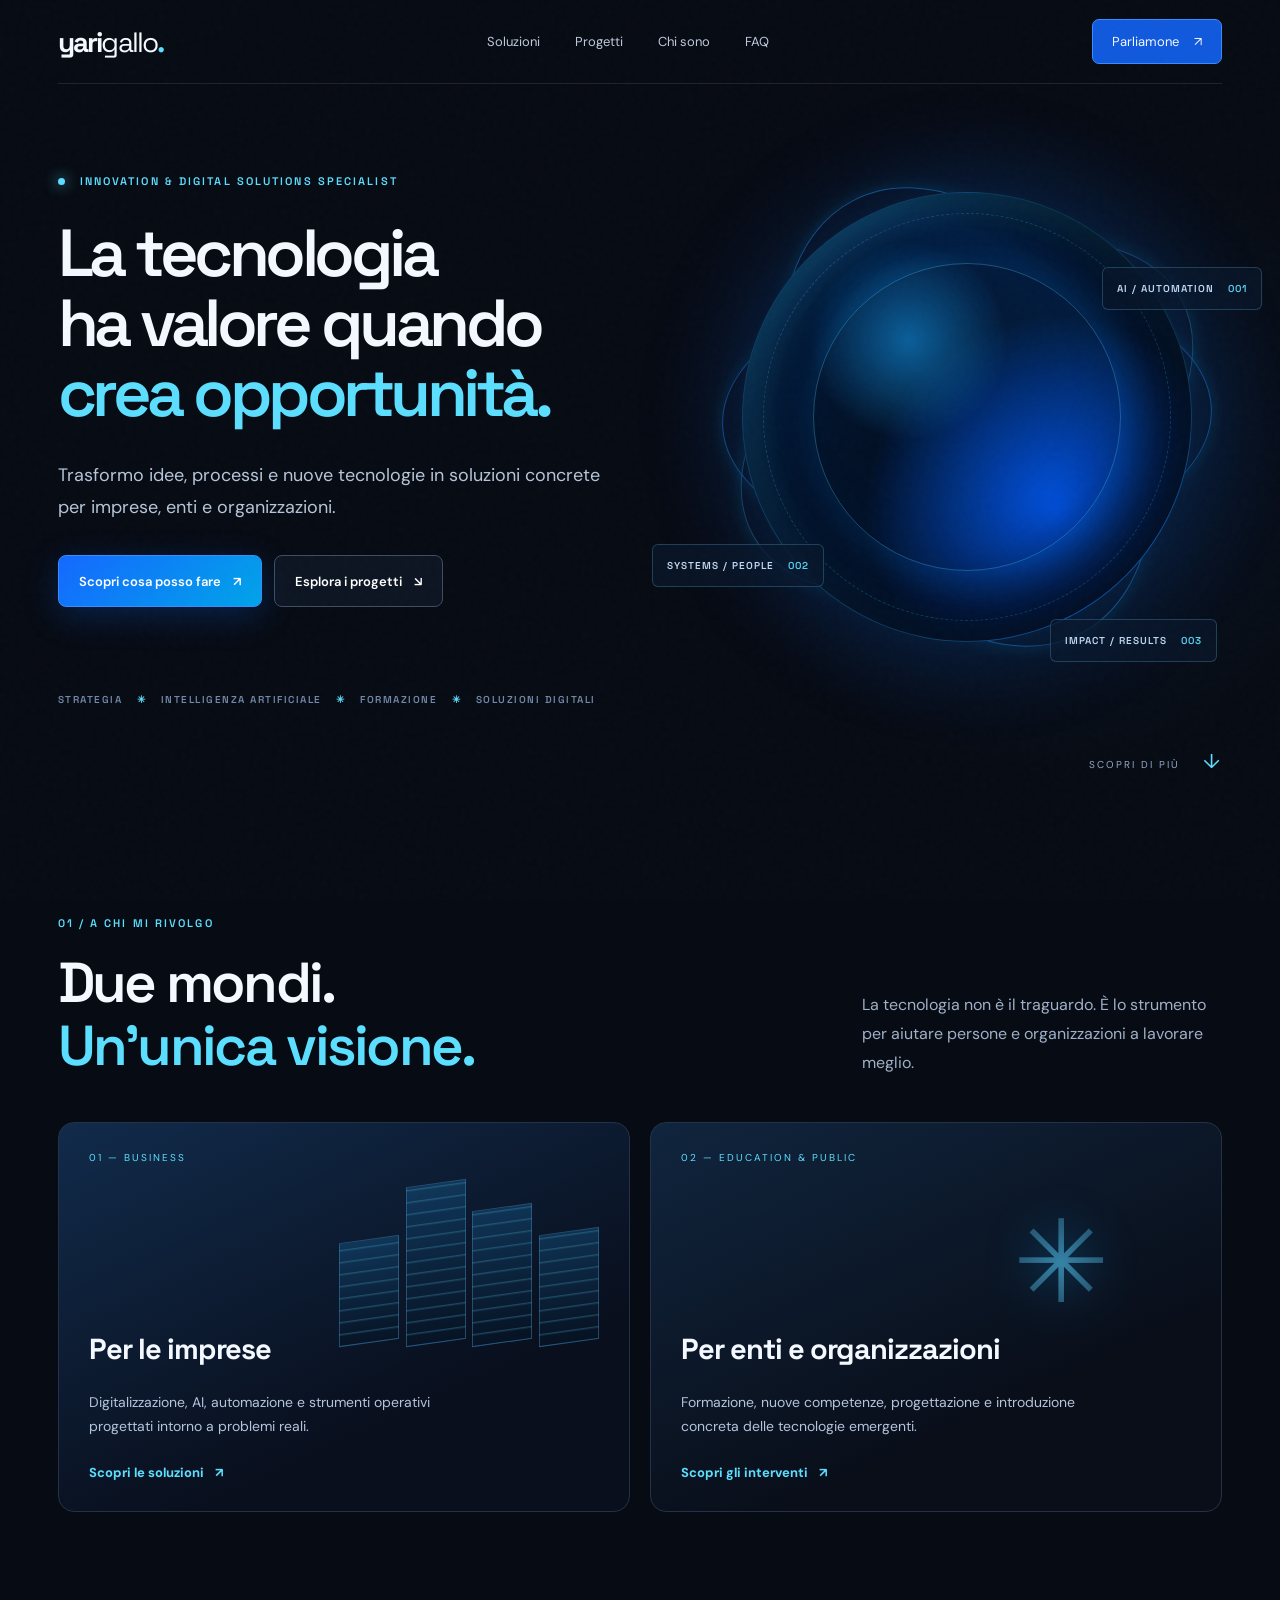
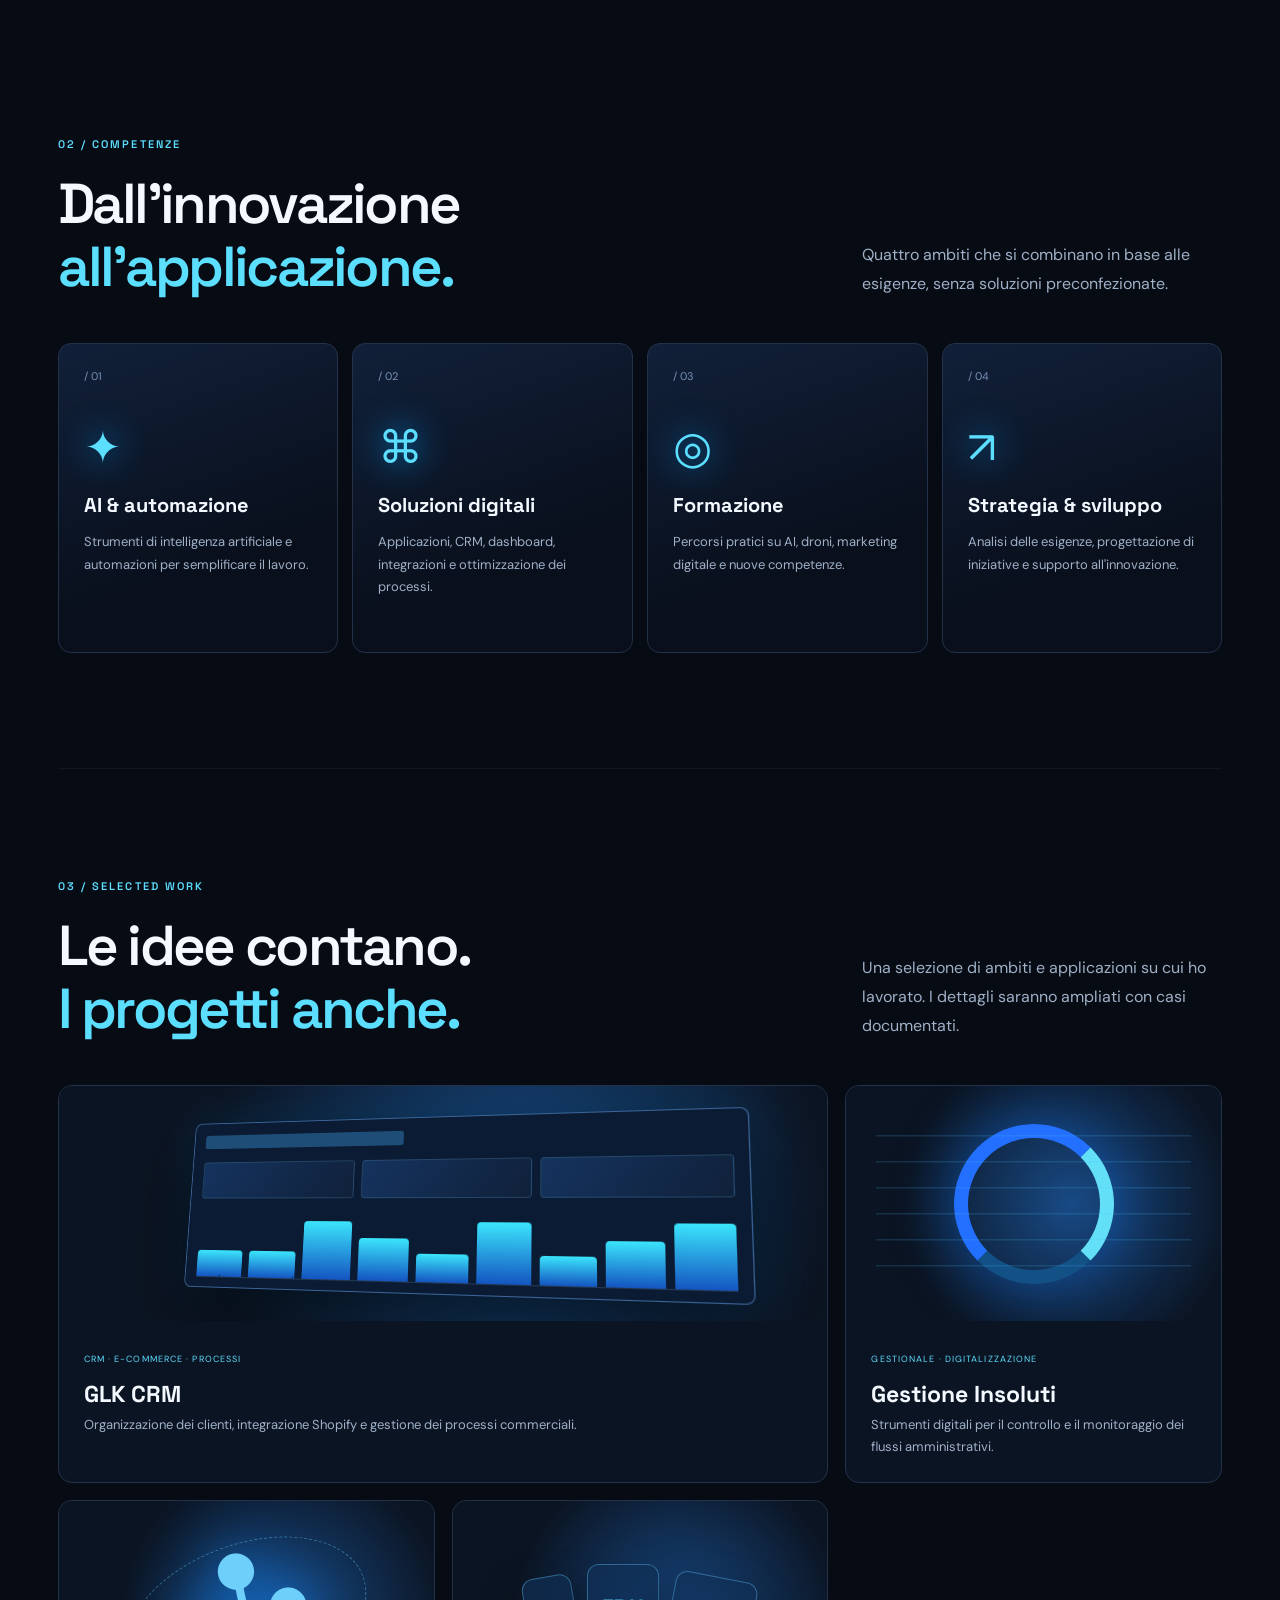
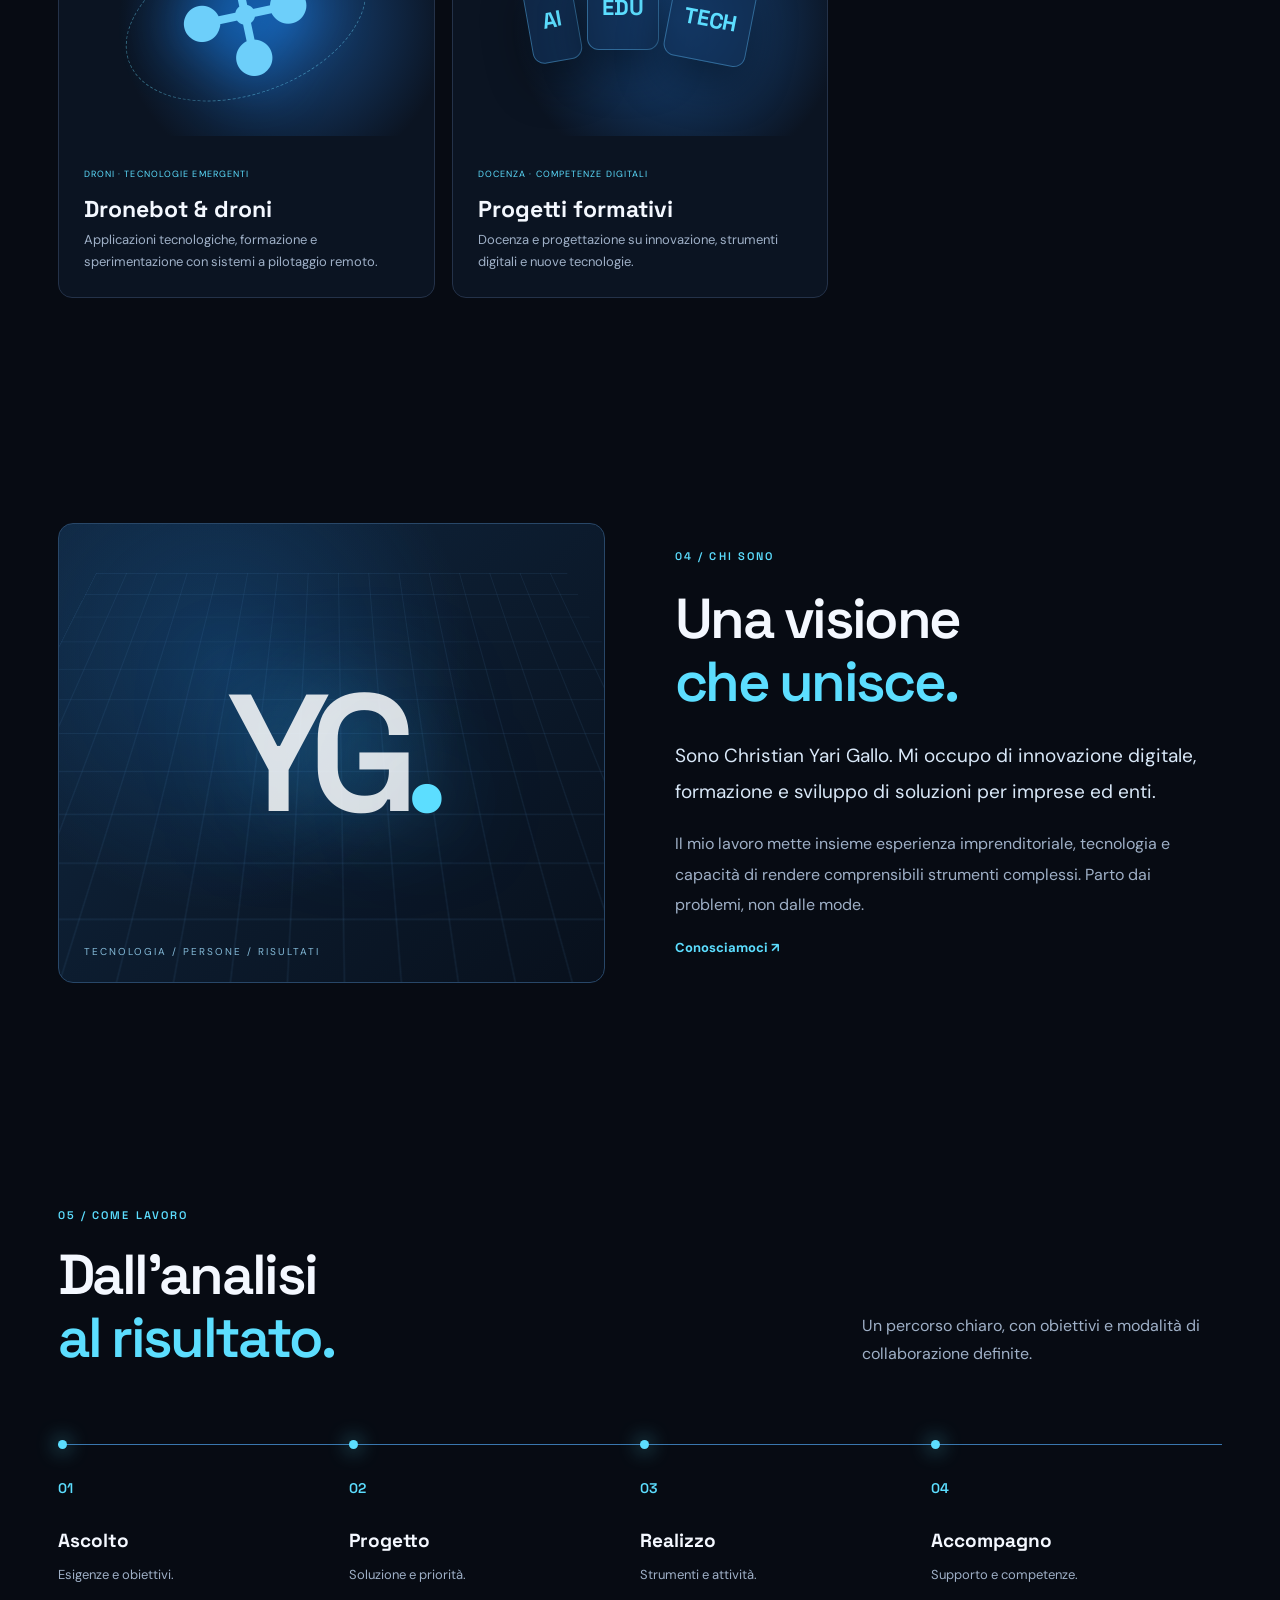
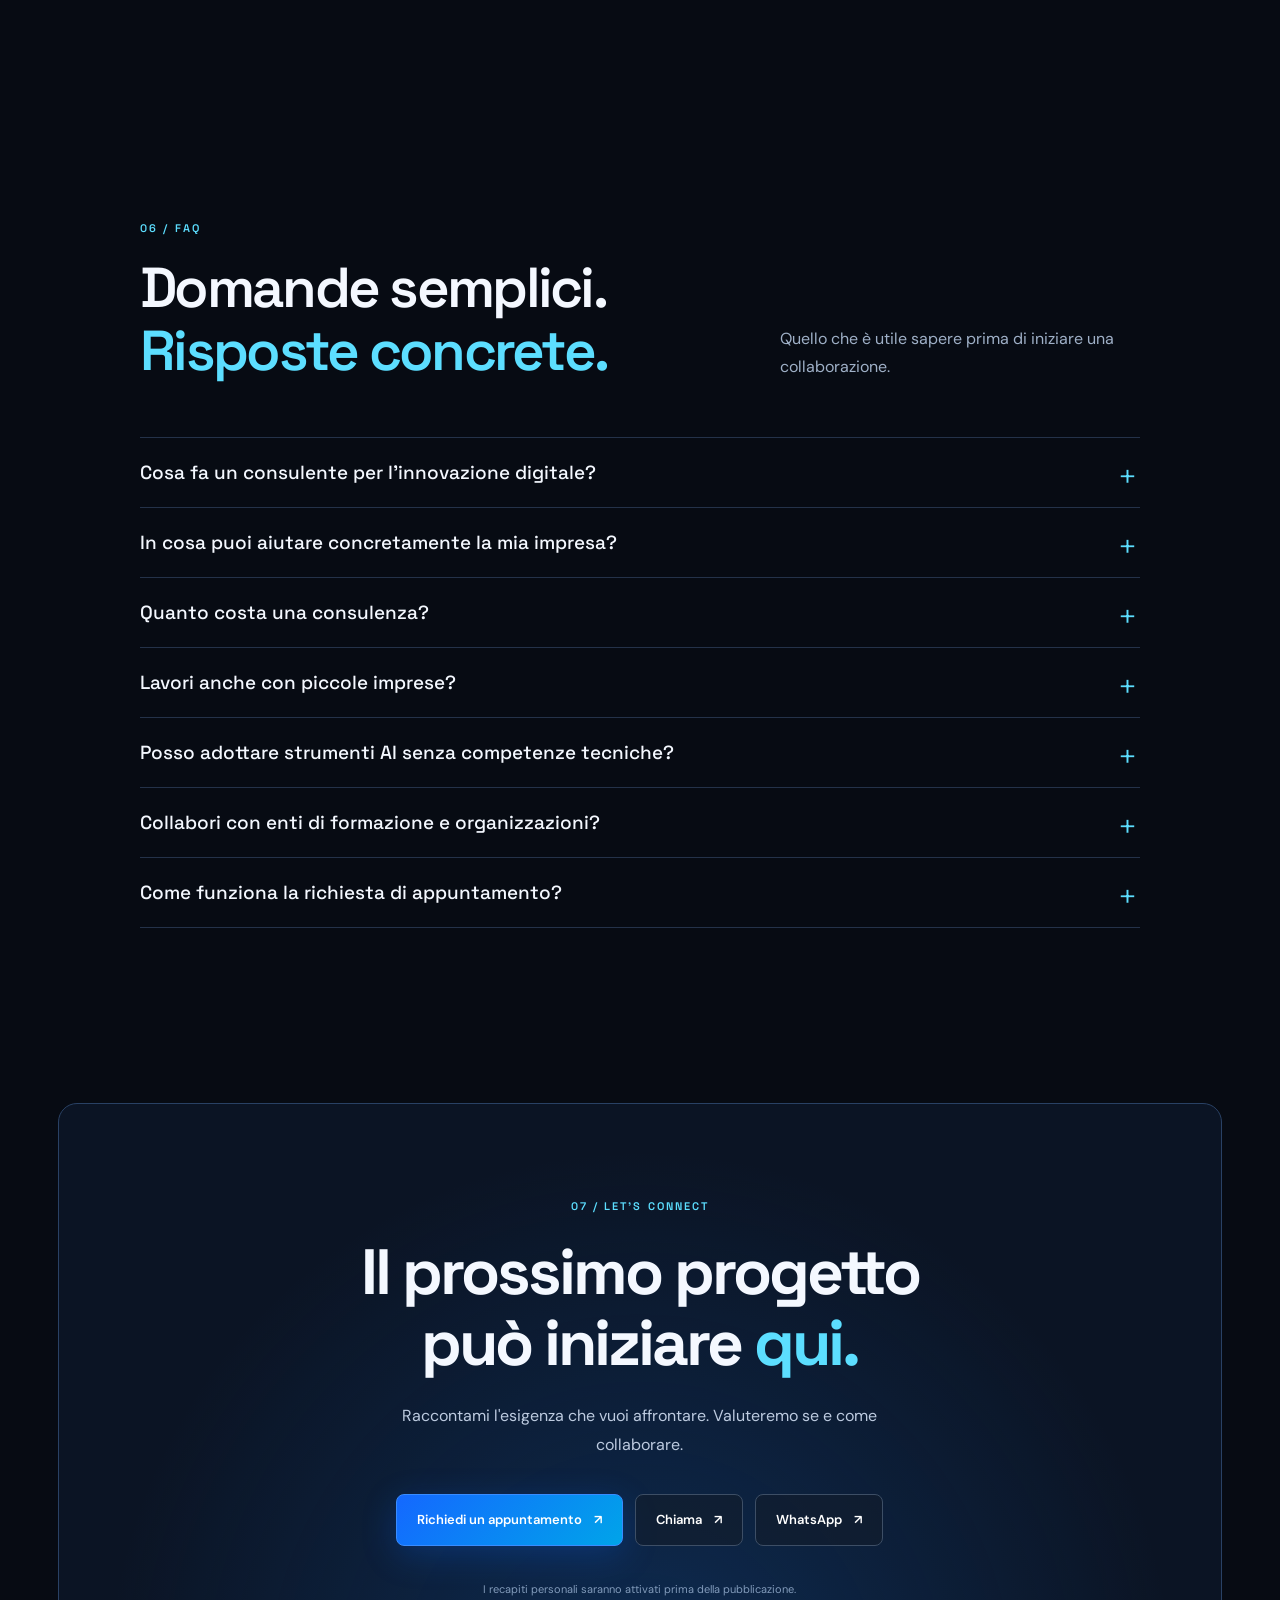
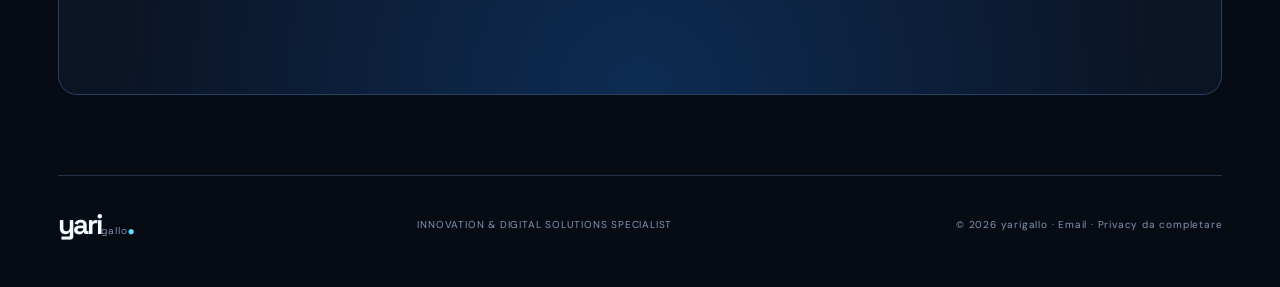
==== index.html @ 542cfdc9 "Add files via upload" ====
<!DOCTYPE html><html lang="it"><head><meta charset="UTF-8"/><meta name="viewport" content="width=device-width,initial-scale=1"/><meta name="theme-color" content="#070b13"/><meta name="description" content="yarigallo — Innovation & Digital Solutions Specialist. Soluzioni digitali, AI e formazione per imprese ed enti."/><title>yarigallo — Innovation & Digital Solutions Specialist</title><link rel="icon" href="assets/favicon.svg" type="image/svg+xml"/><link rel="stylesheet" href="style.css"/></head><body>
<div class="grain" aria-hidden="true"></div><header class="site-header" id="top"><a class="logo" href="#top" aria-label="yarigallo, torna all'inizio">yari<span>gallo</span><b>.</b></a><nav class="desktop-nav" aria-label="Navigazione principale"><a href="#soluzioni">Soluzioni</a><a href="#progetti">Progetti</a><a href="#profilo">Chi sono</a><a href="#faq">FAQ</a></nav><a href="#contatti" class="nav-cta">Parliamone <span>↗</span></a><button class="menu-toggle" type="button" aria-label="Apri menu" aria-expanded="false">☰</button></header>
<nav class="mobile-nav" id="mobile-nav" aria-label="Navigazione mobile" hidden><a href="#soluzioni">Soluzioni</a><a href="#progetti">Progetti</a><a href="#profilo">Chi sono</a><a href="#faq">FAQ</a><a href="#contatti">Contatti</a></nav>
<main><section class="hero section-wrap" aria-labelledby="hero-title"><div class="hero-glow"></div><div class="hero-content reveal"><div class="eyebrow"><span class="pulse-dot"></span> INNOVATION & DIGITAL SOLUTIONS SPECIALIST</div><h1 id="hero-title">La tecnologia<br>ha valore quando<br><em>crea opportunità.</em></h1><p>Trasformo idee, processi e nuove tecnologie in soluzioni concrete per imprese, enti e organizzazioni.</p><div class="cta-row"><a href="#soluzioni" class="button button-primary">Scopri cosa posso fare <span>↗</span></a><a href="#progetti" class="button button-ghost">Esplora i progetti <span>↘</span></a></div><div class="hero-footnote">STRATEGIA <i>✳</i> INTELLIGENZA ARTIFICIALE <i>✳</i> FORMAZIONE <i>✳</i> SOLUZIONI DIGITALI</div></div><div class="hero-art" aria-hidden="true"><div class="orbit orbit-a"></div><div class="orbit orbit-b"></div><div class="orbit orbit-c"></div><div class="orb"><div class="orb-core"></div></div><div class="floating-label label-a">AI / AUTOMATION <span>001</span></div><div class="floating-label label-b">SYSTEMS / PEOPLE <span>002</span></div><div class="floating-label label-c">IMPACT / RESULTS <span>003</span></div></div><a href="#audience" class="scroll-cue">SCOPRI DI PIÙ <span>↓</span></a></section>
<section id="audience" class="section-wrap section audience"><div class="section-kicker">01 / A CHI MI RIVOLGO</div><div class="section-heading"><h2>Due mondi.<br><em>Un'unica visione.</em></h2><p>La tecnologia non è il traguardo. È lo strumento per aiutare persone e organizzazioni a lavorare meglio.</p></div><div class="audience-grid"><article class="audience-card reveal"><span class="card-index">01 — BUSINESS</span><div class="audience-graphic buildings" aria-hidden="true"><span></span><span></span><span></span><span></span></div><h3>Per le imprese</h3><p>Digitalizzazione, AI, automazione e strumenti operativi progettati intorno a problemi reali.</p><a href="#soluzioni">Scopri le soluzioni <span>↗</span></a></article><article class="audience-card reveal"><span class="card-index">02 — EDUCATION & PUBLIC</span><div class="audience-graphic grid-graphic" aria-hidden="true"><span>✳</span></div><h3>Per enti e organizzazioni</h3><p>Formazione, nuove competenze, progettazione e introduzione concreta delle tecnologie emergenti.</p><a href="#soluzioni">Scopri gli interventi <span>↗</span></a></article></div></section>
<section id="soluzioni" class="section-wrap section"><div class="section-kicker">02 / COMPETENZE</div><div class="section-heading"><h2>Dall'innovazione<br><em>all'applicazione.</em></h2><p>Quattro ambiti che si combinano in base alle esigenze, senza soluzioni preconfezionate.</p></div><div class="services-grid"><article class="service-card reveal"><span class="service-no">/ 01</span><span class="service-icon">✦</span><h3>AI & automazione</h3><p>Strumenti di intelligenza artificiale e automazioni per semplificare il lavoro.</p></article><article class="service-card reveal"><span class="service-no">/ 02</span><span class="service-icon">⌘</span><h3>Soluzioni digitali</h3><p>Applicazioni, CRM, dashboard, integrazioni e ottimizzazione dei processi.</p></article><article class="service-card reveal"><span class="service-no">/ 03</span><span class="service-icon">◎</span><h3>Formazione</h3><p>Percorsi pratici su AI, droni, marketing digitale e nuove competenze.</p></article><article class="service-card reveal"><span class="service-no">/ 04</span><span class="service-icon">↗</span><h3>Strategia & sviluppo</h3><p>Analisi delle esigenze, progettazione di iniziative e supporto all'innovazione.</p></article></div></section>
<section id="progetti" class="section-wrap section projects"><div class="section-kicker">03 / SELECTED WORK</div><div class="section-heading"><h2>Le idee contano.<br><em>I progetti anche.</em></h2><p>Una selezione di ambiti e applicazioni su cui ho lavorato. I dettagli saranno ampliati con casi documentati.</p></div><div class="project-grid"><article class="project-card featured reveal"><div class="project-art dashboard-art" aria-hidden="true"><div class="dash-sidebar"></div><div class="dash-main"><div class="dash-top"></div><div class="dash-metrics"><i></i><i></i><i></i></div><div class="dash-chart"><span></span><span></span><span></span><span></span><span></span><span></span><span></span><span></span><span></span></div></div></div><div class="project-info"><span class="tag">CRM · E-COMMERCE · PROCESSI</span><h3>GLK CRM</h3><p>Organizzazione dei clienti, integrazione Shopify e gestione dei processi commerciali.</p></div></article><article class="project-card reveal"><div class="project-art data-art" aria-hidden="true"><div class="data-ring"></div><div class="data-lines"></div></div><div class="project-info"><span class="tag">GESTIONALE · DIGITALIZZAZIONE</span><h3>Gestione Insoluti</h3><p>Strumenti digitali per il controllo e il monitoraggio dei flussi amministrativi.</p></div></article><article class="project-card reveal"><div class="project-art drone-art" aria-hidden="true"><span class="drone">✣</span><span class="drone-path"></span></div><div class="project-info"><span class="tag">DRONI · TECNOLOGIE EMERGENTI</span><h3>Dronebot & droni</h3><p>Applicazioni tecnologiche, formazione e sperimentazione con sistemi a pilotaggio remoto.</p></div></article><article class="project-card reveal"><div class="project-art training-art" aria-hidden="true"><span class="training-card">AI</span><span class="training-card">EDU</span><span class="training-card">TECH</span></div><div class="project-info"><span class="tag">DOCENZA · COMPETENZE DIGITALI</span><h3>Progetti formativi</h3><p>Docenza e progettazione su innovazione, strumenti digitali e nuove tecnologie.</p></div></article></div></section>
<section id="profilo" class="section-wrap section profile"><div class="profile-visual reveal"><span class="profile-monogram">YG<span>.</span></span><span class="profile-side">TECNOLOGIA / PERSONE / RISULTATI</span><div class="profile-grid" aria-hidden="true"></div></div><div class="profile-text reveal"><div class="section-kicker">04 / CHI SONO</div><h2>Una visione<br><em>che unisce.</em></h2><p class="lead">Sono Christian Yari Gallo. Mi occupo di innovazione digitale, formazione e sviluppo di soluzioni per imprese ed enti.</p><p>Il mio lavoro mette insieme esperienza imprenditoriale, tecnologia e capacità di rendere comprensibili strumenti complessi. Parto dai problemi, non dalle mode.</p><a href="#contatti" class="text-link">Conosciamoci <span>↗</span></a></div></section>
<section class="section-wrap section method"><div class="section-kicker">05 / COME LAVORO</div><div class="section-heading"><h2>Dall'analisi<br><em>al risultato.</em></h2><p>Un percorso chiaro, con obiettivi e modalità di collaborazione definite.</p></div><div class="method-grid"><div><span>01</span><h3>Ascolto</h3><p>Esigenze e obiettivi.</p></div><div><span>02</span><h3>Progetto</h3><p>Soluzione e priorità.</p></div><div><span>03</span><h3>Realizzo</h3><p>Strumenti e attività.</p></div><div><span>04</span><h3>Accompagno</h3><p>Supporto e competenze.</p></div></div></section>
<section id="faq" class="section-wrap section faq"><div class="section-kicker">06 / FAQ</div><div class="section-heading"><h2>Domande semplici.<br><em>Risposte concrete.</em></h2><p>Quello che è utile sapere prima di iniziare una collaborazione.</p></div><div class="faq-list"><details><summary>Cosa fa un consulente per l'innovazione digitale?</summary><p>Aiuta a individuare dove la tecnologia può migliorare l'attività: analizza esigenze, propone strumenti e affianca l'organizzazione nella loro introduzione.</p></details><details><summary>In cosa puoi aiutare concretamente la mia impresa?</summary><p>Ad esempio con CRM, dashboard, strumenti AI, automazione di attività ripetitive, organizzazione dei processi e nuove soluzioni digitali.</p></details><details><summary>Quanto costa una consulenza?</summary><p>Il costo dipende da obiettivi, complessità e attività richieste. Dopo una prima valutazione delle esigenze, definisco le condizioni di un eventuale incarico.</p></details><details><summary>Lavori anche con piccole imprese?</summary><p>Sì. Il punto di partenza è sempre la necessità concreta, non la dimensione dell'organizzazione.</p></details><details><summary>Posso adottare strumenti AI senza competenze tecniche?</summary><p>Sì, individuando gli strumenti appropriati e accompagnando le persone nell'uso quotidiano, con attenzione alla qualità del lavoro e alla protezione dei dati.</p></details><details><summary>Collabori con enti di formazione e organizzazioni?</summary><p>Sì, attraverso docenza, laboratori, progettazione di percorsi e interventi sulle tecnologie emergenti.</p></details><details><summary>Come funziona la richiesta di appuntamento?</summary><p>Puoi descrivere il tuo progetto e le modalità di contatto preferite. La richiesta viene valutata prima di concordare un eventuale incontro. L'invio non equivale a una prenotazione confermata.</p></details></div></section>
<section id="contatti" class="section-wrap section contact"><div class="contact-glow"></div><div class="section-kicker">07 / LET'S CONNECT</div><h2>Il prossimo progetto<br>può iniziare <em>qui.</em></h2><p>Raccontami l'esigenza che vuoi affrontare. Valuteremo se e come collaborare.</p><div class="contact-actions"><button class="button button-primary" id="appointment-open" type="button">Richiedi un appuntamento <span>↗</span></button><a class="button button-ghost" data-contact="phone" href="#contatti">Chiama <span>↗</span></a><a class="button button-ghost" data-contact="whatsapp" href="#contatti">WhatsApp <span>↗</span></a></div><p class="contact-caption" id="contact-note">I recapiti personali saranno attivati prima della pubblicazione.</p></section></main>
<footer class="footer section-wrap"><a class="logo" href="#top">yari<span>gallo</span><b>.</b></a><span>INNOVATION & DIGITAL SOLUTIONS SPECIALIST</span><span>© <span id="year"></span> yarigallo · <a href="mailto:INSERIRE_EMAIL">Email</a> · Privacy da completare</span></footer>
<dialog id="appointment-dialog" aria-labelledby="dialog-title"><form id="appointment-form"><div class="dialog-header"><div><div class="section-kicker">RICHIESTA DI CONTATTO</div><h2 id="dialog-title">Parliamo del tuo progetto.</h2></div><button class="close-dialog" type="button" aria-label="Chiudi">×</button></div><p>La richiesta è soggetta a valutazione; non costituisce una prenotazione confermata.</p><div class="form-row"><label>Nome e cognome <input name="name" autocomplete="name" required maxlength="100"/></label><label>Email <input name="email" type="email" autocomplete="email" required maxlength="150"/></label></div><div class="form-row"><label>Azienda / Ente <input name="organization" maxlength="120"/></label><label>Telefono (facoltativo) <input name="phone" type="tel" autocomplete="tel" maxlength="30"/></label></div><label>Di cosa vorresti parlare? <select name="topic"><option>Innovazione e AI</option><option>Soluzioni digitali</option><option>Formazione</option><option>Collaborazione</option><option>Altro</option></select></label><label>Descrivi brevemente l'esigenza <textarea name="message" required rows="4" maxlength="1800"></textarea></label><label class="consent"><input type="checkbox" required/> Ho letto l'informativa privacy (da pubblicare prima dell'attivazione).</label><div class="form-notice" id="form-notice">Versione dimostrativa: prima dell'uso è necessario configurare un indirizzo email e l'informativa privacy.</div><button class="button button-primary" type="submit">Prepara richiesta email ↗</button></form></dialog>
<script src="script.js" defer></script></body></html>
---- style.css ----
@import url('https://fonts.googleapis.com/css2?family=DM+Sans:wght@400;500;600;700&family=Space+Grotesk:wght@400;500;600;700&display=swap');
:root{--bg:#070b13;--panel:#0b1423;--line:#243249;--white:#f4f8ff;--muted:#9fb0c7;--cyan:#5cdeff;--blue:#176bfa}*{box-sizing:border-box}html{scroll-behavior:smooth}body{margin:0;background:var(--bg);color:var(--white);font-family:'DM Sans',sans-serif;overflow-x:hidden}body:has(dialog[open]){overflow:hidden}a{color:inherit;text-decoration:none}button,input,textarea,select{font:inherit}button{cursor:pointer}::selection{background:#37a5ed;color:#071322}.grain{position:fixed;inset:0;pointer-events:none;opacity:.15;z-index:20;background-image:url("data:image/svg+xml,%3Csvg viewBox='0 0 180 180' xmlns='http://www.w3.org/2000/svg'%3E%3Cfilter id='n'%3E%3CfeTurbulence type='fractalNoise' baseFrequency='.9' numOctaves='3' stitchTiles='stitch'/%3E%3C/filter%3E%3Crect width='100%25' height='100%25' filter='url(%23n)' opacity='.13'/%3E%3C/svg%3E")}.section-wrap{width:min(1260px,calc(100% - 9vw));margin-inline:auto}.site-header{height:84px;display:flex;align-items:center;justify-content:space-between;border-bottom:1px solid #ffffff1a;position:relative;z-index:15;margin:auto;width:min(1260px,calc(100% - 9vw))}.logo{font:700 28px 'Space Grotesk';letter-spacing:-1.8px}.logo span{font-weight:400}.logo b{color:var(--cyan)}.desktop-nav{display:flex;gap:35px;font-size:13px;color:#bfc9dc}.desktop-nav a:hover,.footer a:hover{color:var(--cyan)}.nav-cta{font-size:13px;background:#1159dd;border:1px solid #398bff;border-radius:7px;padding:13px 19px}.nav-cta span,.button span{margin-left:12px}.menu-toggle{display:none;background:none;border:none;color:white;font-size:25px}.mobile-nav{position:absolute;z-index:18;left:4.5vw;right:4.5vw;top:75px;padding:20px;background:#101b2f;border:1px solid var(--line);border-radius:12px}.mobile-nav:not([hidden]){display:grid;gap:18px}.hero{min-height:680px;position:relative;display:flex;align-items:center;isolation:isolate}.hero-glow{position:absolute;width:700px;height:650px;background:radial-gradient(circle,#0d62bc23,transparent 70%);right:-170px;z-index:-1}.hero-content{position:relative;z-index:2;max-width:740px;padding:90px 0 100px}.eyebrow,.section-kicker{font:600 11px 'Space Grotesk';letter-spacing:2.1px;color:var(--cyan)}.pulse-dot{display:inline-block;width:7px;height:7px;border-radius:50%;background:var(--cyan);box-shadow:0 0 14px var(--cyan);margin-right:10px}.hero h1,h2,h3{font-family:'Space Grotesk',sans-serif}h1{font-size:clamp(48px,5.2vw,84px);line-height:1.055;letter-spacing:-4.5px;font-weight:600;margin:30px 0}h1 em,h2 em{font-style:normal;color:var(--cyan)}.hero-content>p{font-size:18px;line-height:1.8;color:#b6c6da;max-width:550px}.cta-row{display:flex;gap:12px;margin:32px 0 86px;flex-wrap:wrap}.button{border-radius:8px;display:inline-flex;align-items:center;justify-content:space-between;padding:16px 20px;border:1px solid #3d4e65;font-weight:600;font-size:13px;transition:transform .2s,box-shadow .2s;min-height:52px}.button:hover{transform:translateY(-3px)}.button-primary{background:linear-gradient(135deg,#1468ff,#00a4e9);border-color:#398cff;color:white;box-shadow:0 9px 35px #0868ff3d}.button-ghost{background:#111c2ca6;color:white}.hero-footnote{font:600 10px 'Space Grotesk';letter-spacing:1.5px;color:#7188aa}.hero-footnote i{font-style:normal;color:var(--cyan);padding:0 10px}.hero-art{position:absolute;width:650px;height:650px;right:-70px;top:8px;z-index:1;opacity:.95}.orb{position:absolute;inset:100px;border-radius:50%;background:radial-gradient(circle at 37% 33%,#2d99dc91,transparent 24%),radial-gradient(circle at 70% 70%,#1263f0c9,transparent 43%),radial-gradient(circle at 32% 60%,#05101f,#091d39 60%,#05101c 78%);border:1px solid #60caff36;box-shadow:inset -25px -35px 75px #050b17,inset 12px 9px 40px #56d6ff42,0 0 120px #046cde47;filter:saturate(1.3);animation:float 8s ease-in-out infinite}.orb:after{content:'';position:absolute;inset:20px;border-radius:50%;border:1px dashed #61d5ff34;transform:rotate(-27deg)}.orb-core{position:absolute;inset:70px;border-radius:50%;border:1px solid #7bd9ff4b;box-shadow:0 0 40px #179afa2d}.orbit{position:absolute;inset:80px;border:1px solid #279afa7a;border-radius:50%;transform:rotate(-28deg) scaleX(.67);box-shadow:0 0 20px #2bc3ff26}.orbit-b{transform:rotate(61deg) scaleX(.61);border-color:#5cc4ff4a}.orbit-c{transform:rotate(-2deg) scaleY(.55);border-color:#2370cb9c}.floating-label{position:absolute;font:600 10px 'Space Grotesk';letter-spacing:1px;color:#cce5ff;background:#0a182cb8;border:1px solid #437fa26e;padding:14px;border-radius:6px;backdrop-filter:blur(15px)}.floating-label span{color:var(--cyan);margin-left:10px}.label-a{right:30px;top:175px}.label-b{left:10px;bottom:155px}.label-c{right:75px;bottom:80px}.scroll-cue{position:absolute;bottom:32px;right:0;font-size:10px;letter-spacing:2px;color:#94a9c9}.scroll-cue span{font-size:20px;margin-left:18px;color:var(--cyan)}.section{padding-top:110px;padding-bottom:115px;scroll-margin-top:40px}.section-heading{display:flex;align-items:end;justify-content:space-between;gap:50px;margin:22px 0 45px}.section-heading h2,.profile h2{font-size:clamp(38px,4.4vw,64px);letter-spacing:-2.7px;line-height:1.11;margin:0;font-weight:600}.section-heading p{color:var(--muted);line-height:1.8;max-width:360px;margin:0}.audience-grid{display:grid;grid-template-columns:repeat(2,1fr);gap:20px}.audience-card{position:relative;overflow:hidden;min-height:390px;border:1px solid var(--line);border-radius:16px;background:linear-gradient(155deg,#112b4b,#090f1d 69%);padding:30px;display:flex;flex-direction:column;align-items:start;justify-content:end}.audience-card:nth-child(2){background:linear-gradient(155deg,#10253e,#090e19 69%)}.card-index{position:absolute;top:28px;left:30px;font-size:10px;letter-spacing:2px;color:var(--cyan)}.audience-card h3{font-size:29px;letter-spacing:-1px;margin:0 0 10px}.audience-card p{font-size:14px;line-height:1.7;color:#b3c4dc;max-width:400px}.audience-card a,.text-link{color:var(--cyan);font-size:13px;font-weight:700;margin-top:12px}.audience-card a span{margin-left:8px}.audience-graphic{position:absolute;right:30px;top:60px;width:260px;height:160px;opacity:.6}.buildings{display:flex;align-items:end;justify-content:space-between;perspective:150px}.buildings span{width:23%;height:65%;background:repeating-linear-gradient(0deg,transparent 0 10px,#5fd7ff66 11px 12px),linear-gradient(#1c81c673,#061527);border:1px solid #59bafa8c;transform:skewY(-8deg)}.buildings span:nth-child(2){height:100%}.buildings span:nth-child(3){height:85%}.buildings span:nth-child(4){height:70%}.grid-graphic{display:grid;place-items:center;background:linear-gradient(90deg,transparent 49%,#42a8d348 50%,transparent 51%),linear-gradient(transparent 49%,#42a8d348 50%,transparent 51%);background-size:30px 30px;mask-image:radial-gradient(circle,black,transparent 75%)}.grid-graphic span{font-size:115px;color:#55ceff;text-shadow:0 0 60px #12a6fd}.services-grid{display:grid;grid-template-columns:repeat(4,1fr);gap:14px}.service-card{min-height:310px;padding:25px;border:1px solid var(--line);border-radius:13px;background:linear-gradient(160deg,#112039,#090f1b 70%);display:flex;flex-direction:column;transition:transform .2s,border-color .2s}.service-card:hover,.project-card:hover{transform:translateY(-5px);border-color:#3093e78f}.service-no{font-size:11px;color:#7791b4}.service-icon{font-size:45px;margin:35px 0 15px;color:var(--cyan);text-shadow:0 0 35px #009eff}.service-card h3{margin:0;font-size:20px}.service-card p{color:var(--muted);line-height:1.7;font-size:13px}.projects{border-top:1px solid #ffffff0c}.project-grid{display:grid;grid-template-columns:repeat(3,1fr);gap:17px}.project-card{min-height:390px;border:1px solid var(--line);border-radius:14px;background:#0b1422;overflow:hidden;transition:transform .2s,border-color .2s}.project-card.featured{grid-column:span 2}.project-art{height:235px;position:relative;overflow:hidden;background:radial-gradient(circle at 60% 50%,#184a85,#0b1422 65%);display:flex;align-items:center;justify-content:center}.project-info{padding:25px}.project-info h3{font-size:23px;margin:12px 0 5px}.project-info p{font-size:13px;color:var(--muted);line-height:1.65;margin:0}.tag{font-size:9px;letter-spacing:1.1px;color:var(--cyan)}.dashboard-art{perspective:600px}.dash-main{width:74%;height:180px;border:1px solid #619de590;background:#0b1b33;border-radius:8px;padding:13px;transform:rotateY(-12deg) rotateX(7deg);box-shadow:0 25px 75px #000b,0 0 55px #0f9cff32}.dash-top{height:15px;width:42%;background:#1e4e77;border-radius:3px}.dash-metrics{display:flex;gap:8px;margin:15px 0}.dash-metrics i{height:40px;flex:1;border-radius:4px;border:1px solid #4782a356;background:linear-gradient(125deg,#15335f,#10213a)}.dash-chart{display:flex;align-items:end;gap:8px;height:70px;border-bottom:1px solid #51799d55}.dash-chart span{flex:1;height:40%;background:linear-gradient(#3be5fc,#1455c1);border-radius:4px 4px 0 0}.dash-chart span:nth-child(3n){height:87%}.dash-chart span:nth-child(4n){height:62%}.data-ring{height:160px;width:160px;border:14px solid #236fff;border-right-color:#63e0f8;border-bottom-color:#125086;border-radius:50%;box-shadow:0 0 65px #127bfe6b}.data-lines{position:absolute;inset:30px;background:repeating-linear-gradient(0deg,transparent 0 24px,#47bdfa2c 25px 26px)}.drone{font-size:165px;color:#6dcffa;text-shadow:0 0 60px #138aff;transform:rotate(-12deg)}.drone-path{position:absolute;width:250px;height:150px;border:1px dashed #6fdfff66;border-radius:50%;transform:rotate(-20deg)}.training-art{gap:10px}.training-card{border:1px solid #4b99ce8c;background:#112f55a8;padding:28px 14px;border-radius:12px;transform:rotate(-10deg);font:700 22px 'Space Grotesk';color:var(--cyan);box-shadow:0 20px 45px #0007}.training-card:nth-child(2){transform:translateY(-12px)}.training-card:nth-child(3){transform:rotate(11deg)}.profile{display:grid;grid-template-columns:1fr 1fr;align-items:center;gap:70px}.profile-visual{min-height:460px;position:relative;display:grid;place-items:center;border-radius:15px;border:1px solid #284768;background:radial-gradient(circle at 30% 30%,#1b6db94d,transparent 50%),linear-gradient(135deg,#102740,#08101c);overflow:hidden}.profile-monogram{font:600 clamp(100px,13vw,190px) 'Space Grotesk';letter-spacing:-16px;color:#ffffffd9;text-shadow:0 0 95px #3ab6ff81;z-index:2}.profile-monogram span{color:var(--cyan)}.profile-side{position:absolute;bottom:24px;left:25px;letter-spacing:2px;font-size:10px;color:#84bad8}.profile-grid{position:absolute;inset:0;background-image:linear-gradient(#5da9eb16 1px,transparent 1px),linear-gradient(90deg,#5da9eb16 1px,transparent 1px);background-size:35px 35px;transform:perspective(300px) rotateX(25deg) scale(1.2)}.profile h2{margin:25px 0}.profile-text p{color:var(--muted);line-height:1.9}.profile-text .lead{font-size:19px;color:#d9e8f8}.method-grid{display:grid;grid-template-columns:repeat(4,1fr);gap:0;margin-top:75px}.method-grid>div{border-top:1px solid #3976ae;padding:32px 20px 0 0;position:relative}.method-grid>div:before{content:'';height:9px;width:9px;border-radius:50%;position:absolute;background:var(--cyan);top:-5px;left:0;box-shadow:0 0 20px var(--cyan)}.method-grid span{font:600 14px 'Space Grotesk';color:var(--cyan)}.method-grid h3{font-size:19px;margin:30px 0 8px}.method-grid p{font-size:13px;color:var(--muted)}.faq{max-width:1000px}.faq .section-heading{margin-bottom:55px}.faq-list details{border-bottom:1px solid var(--line);padding:22px 0}.faq-list details:first-child{border-top:1px solid var(--line)}.faq-list summary{cursor:pointer;list-style:none;font:500 19px 'Space Grotesk';position:relative;padding-right:40px}.faq-list summary::-webkit-details-marker{display:none}.faq-list summary:after{content:'+';position:absolute;right:5px;top:-5px;color:var(--cyan);font:300 30px 'DM Sans'}.faq-list details[open] summary:after{content:'−'}.faq-list details p{color:var(--muted);line-height:1.8;max-width:740px}.contact{position:relative;overflow:hidden;text-align:center;background:radial-gradient(ellipse at 50% 100%,#114e9669,transparent 65%),#0b1424;border:1px solid #294164;border-radius:19px;margin-top:60px;margin-bottom:80px;padding:95px 30px}.contact h2{font-size:clamp(38px,5vw,68px);letter-spacing:-3px;line-height:1.1;margin:24px 0}.contact p{color:#bdcbe0;max-width:520px;line-height:1.8;margin:0 auto}.contact-actions{display:flex;justify-content:center;gap:12px;flex-wrap:wrap;margin:34px 0}.contact .contact-caption{font-size:11px;color:#829bbb}.footer{border-top:1px solid var(--line);display:flex;justify-content:space-between;align-items:center;gap:25px;padding-top:30px;padding-bottom:45px}.footer span{font-size:10px;color:#8297b4;letter-spacing:.8px}dialog{border:1px solid #355374;border-radius:16px;background:#0b1525;color:white;width:min(670px,calc(100% - 26px));max-height:90vh;overflow:auto;padding:30px;box-shadow:0 30px 120px #000d}dialog::backdrop{background:#02060be6;backdrop-filter:blur(10px)}.dialog-header{display:flex;justify-content:space-between;align-items:start}.dialog-header h2{font-size:29px;margin:12px 0}.close-dialog{background:none;border:0;color:white;font-size:28px}.dialog-header+p{font-size:13px;line-height:1.7;color:var(--muted)}form label{display:flex;flex-direction:column;gap:7px;font-size:12px;color:#c5d5e7;margin:15px 0}.form-row{display:grid;grid-template-columns:1fr 1fr;gap:14px}input,textarea,select{padding:12px;background:#101f33;color:white;border:1px solid #35506e;border-radius:7px;width:100%;outline-offset:2px}input:focus,textarea:focus,select:focus{outline:2px solid #299dff}label.consent{flex-direction:row;align-items:center}label.consent input{width:auto}.form-notice{color:#e7c6a7;font-size:12px;margin:16px 0}.reveal{opacity:0;transform:translateY(22px);transition:opacity .65s,transform .65s}.reveal.visible{opacity:1;transform:translateY(0)}@keyframes float{0%,100%{transform:translateY(0)}50%{transform:translateY(-22px)}}@media(max-width:1000px){.hero-art{right:-240px;opacity:.5}.hero-content{max-width:650px}.services-grid{grid-template-columns:repeat(2,1fr)}.section-heading{align-items:start}.project-grid{grid-template-columns:repeat(2,1fr)}.profile{gap:35px}}@media(max-width:700px){.section-wrap,.site-header{width:calc(100% - 36px)}.site-header{height:72px}.desktop-nav,.nav-cta{display:none}.menu-toggle{display:block}.logo{font-size:25px}.hero{min-height:760px;align-items:start}.hero-content{padding:85px 0 80px}.hero h1{font-size:clamp(43px,11vw,62px);letter-spacing:-2.7px}.hero-content>p{font-size:15px}.hero-art{width:450px;height:450px;right:-190px;top:310px;opacity:.43}.orb{inset:65px}.orbit{inset:55px}.floating-label{display:none}.hero-footnote{font-size:9px;line-height:2}.hero-footnote i{padding:0 5px}.cta-row{margin-bottom:160px}.scroll-cue{display:none}.section{padding:70px 0}.section-heading{display:block}.section-heading h2,.profile h2{font-size:43px}.section-heading p{margin-top:20px}.audience-grid,.project-grid,.profile{grid-template-columns:1fr}.audience-card{min-height:340px}.services-grid{grid-template-columns:repeat(2,1fr);gap:10px}.service-card{min-height:270px;padding:18px}.service-card h3{font-size:17px}.service-icon{margin:35px 0 15px}.project-card.featured{grid-column:span 1}.profile-visual{min-height:320px}.method-grid{grid-template-columns:repeat(2,1fr);gap:30px 10px}.faq-list summary{font-size:16px}.contact{padding:70px 20px}.contact h2{letter-spacing:-1.5px}.footer{flex-direction:column;align-items:start}.form-row{grid-template-columns:1fr;gap:0}}@media(prefers-reduced-motion:reduce){*,*:before,*:after{animation:none!important;scroll-behavior:auto!important;transition:none!important}.reveal{opacity:1;transform:none}}
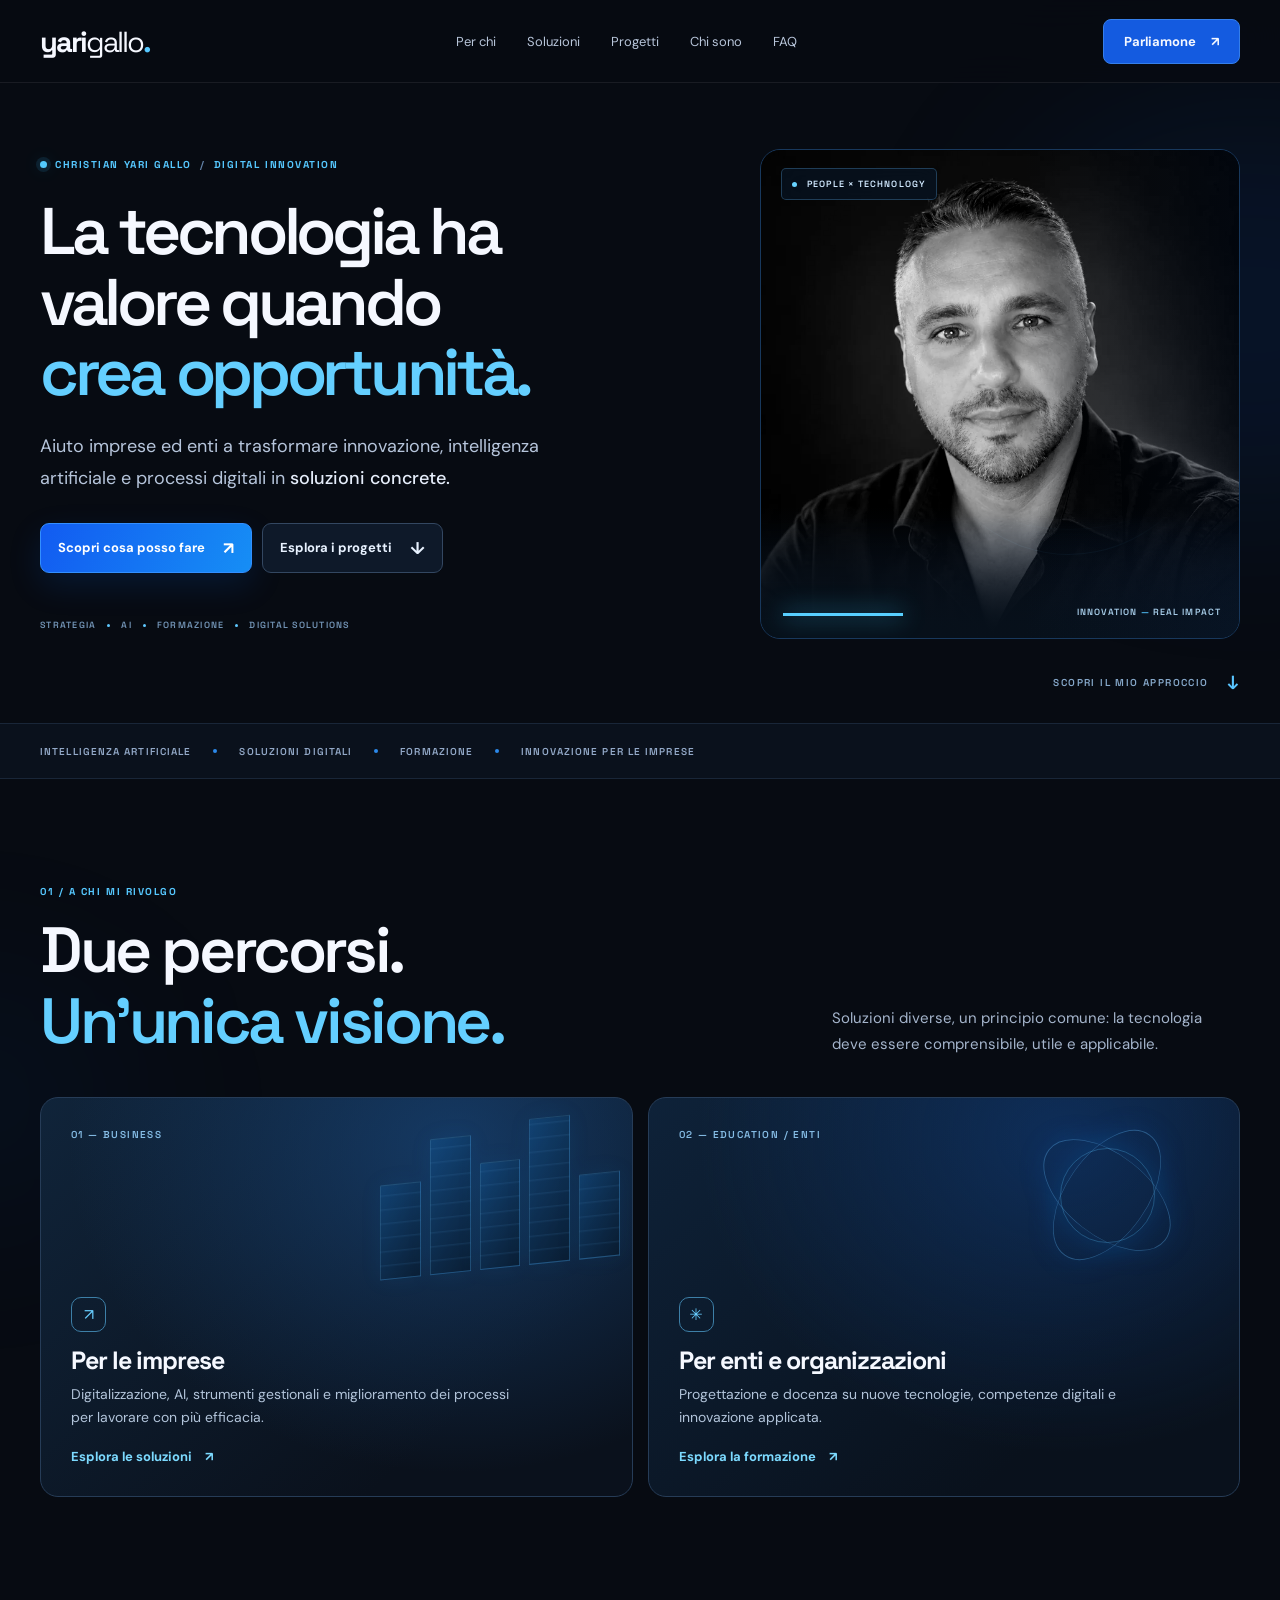
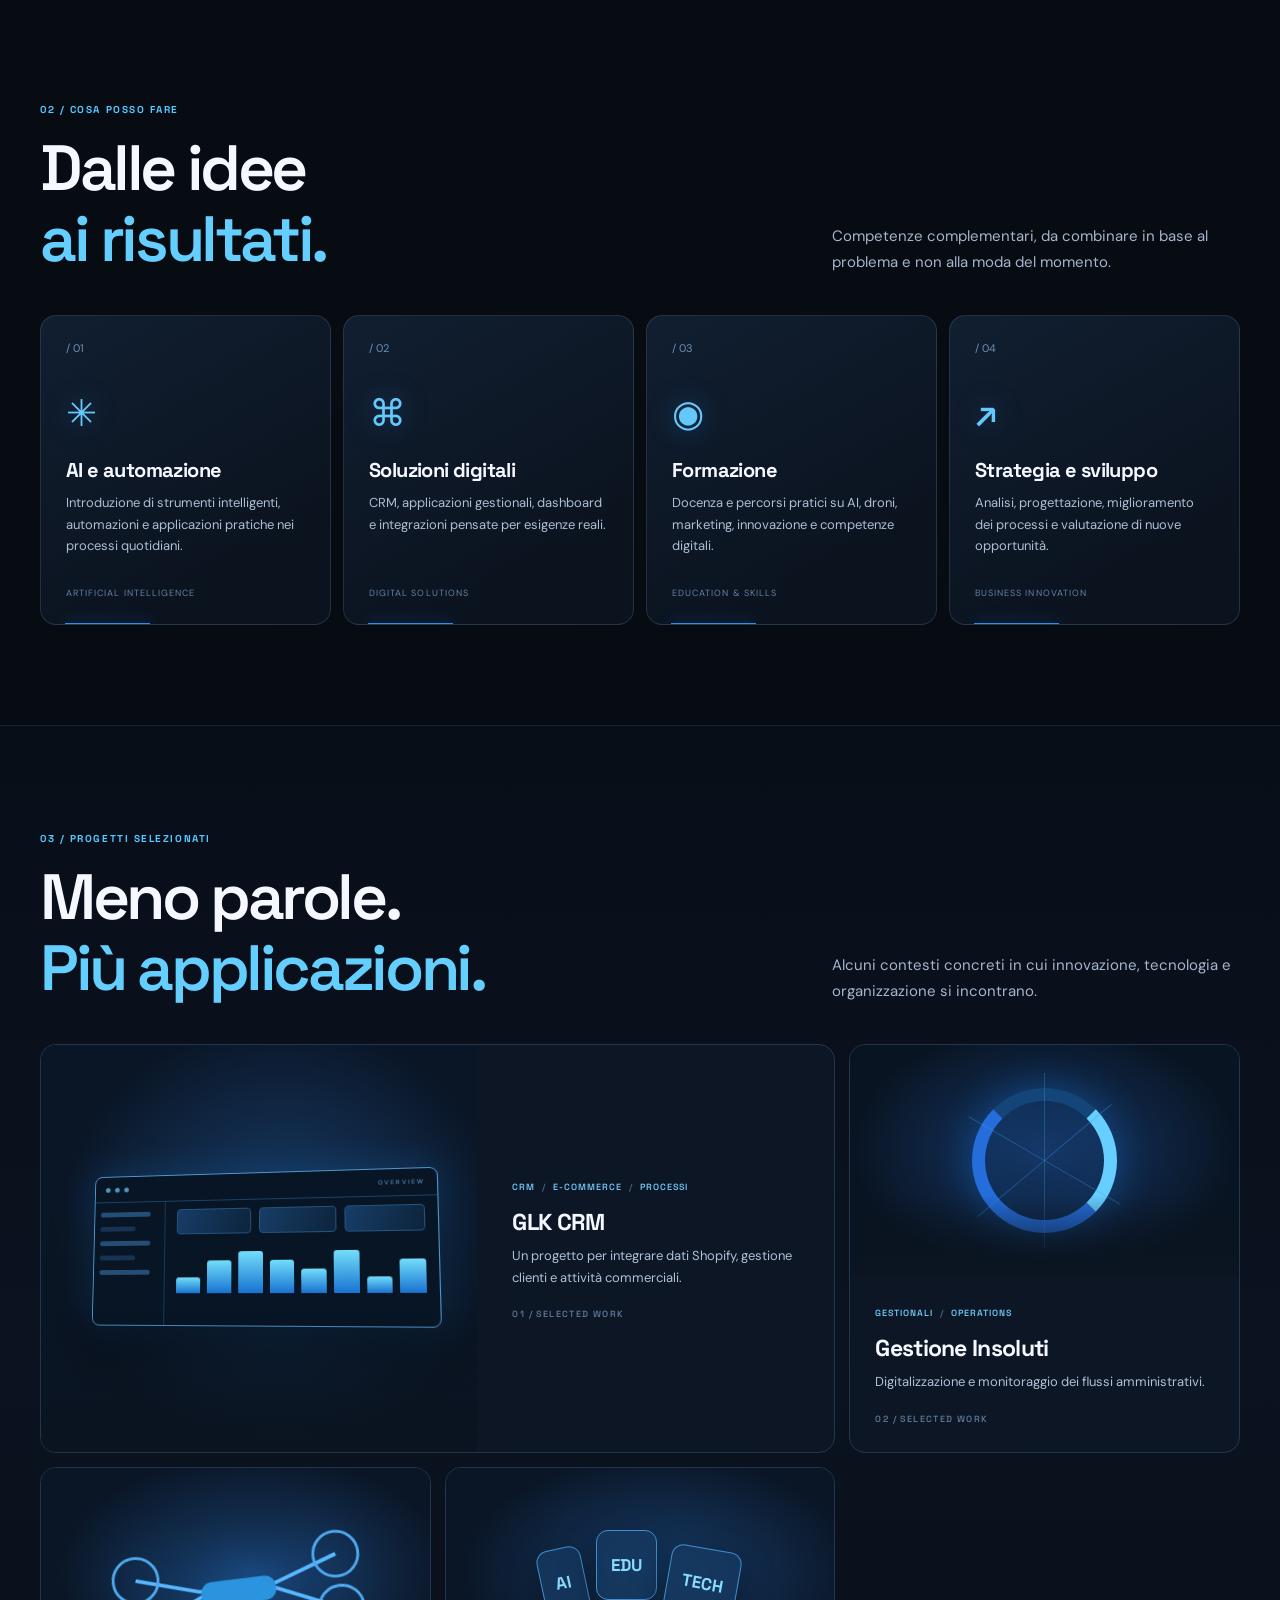
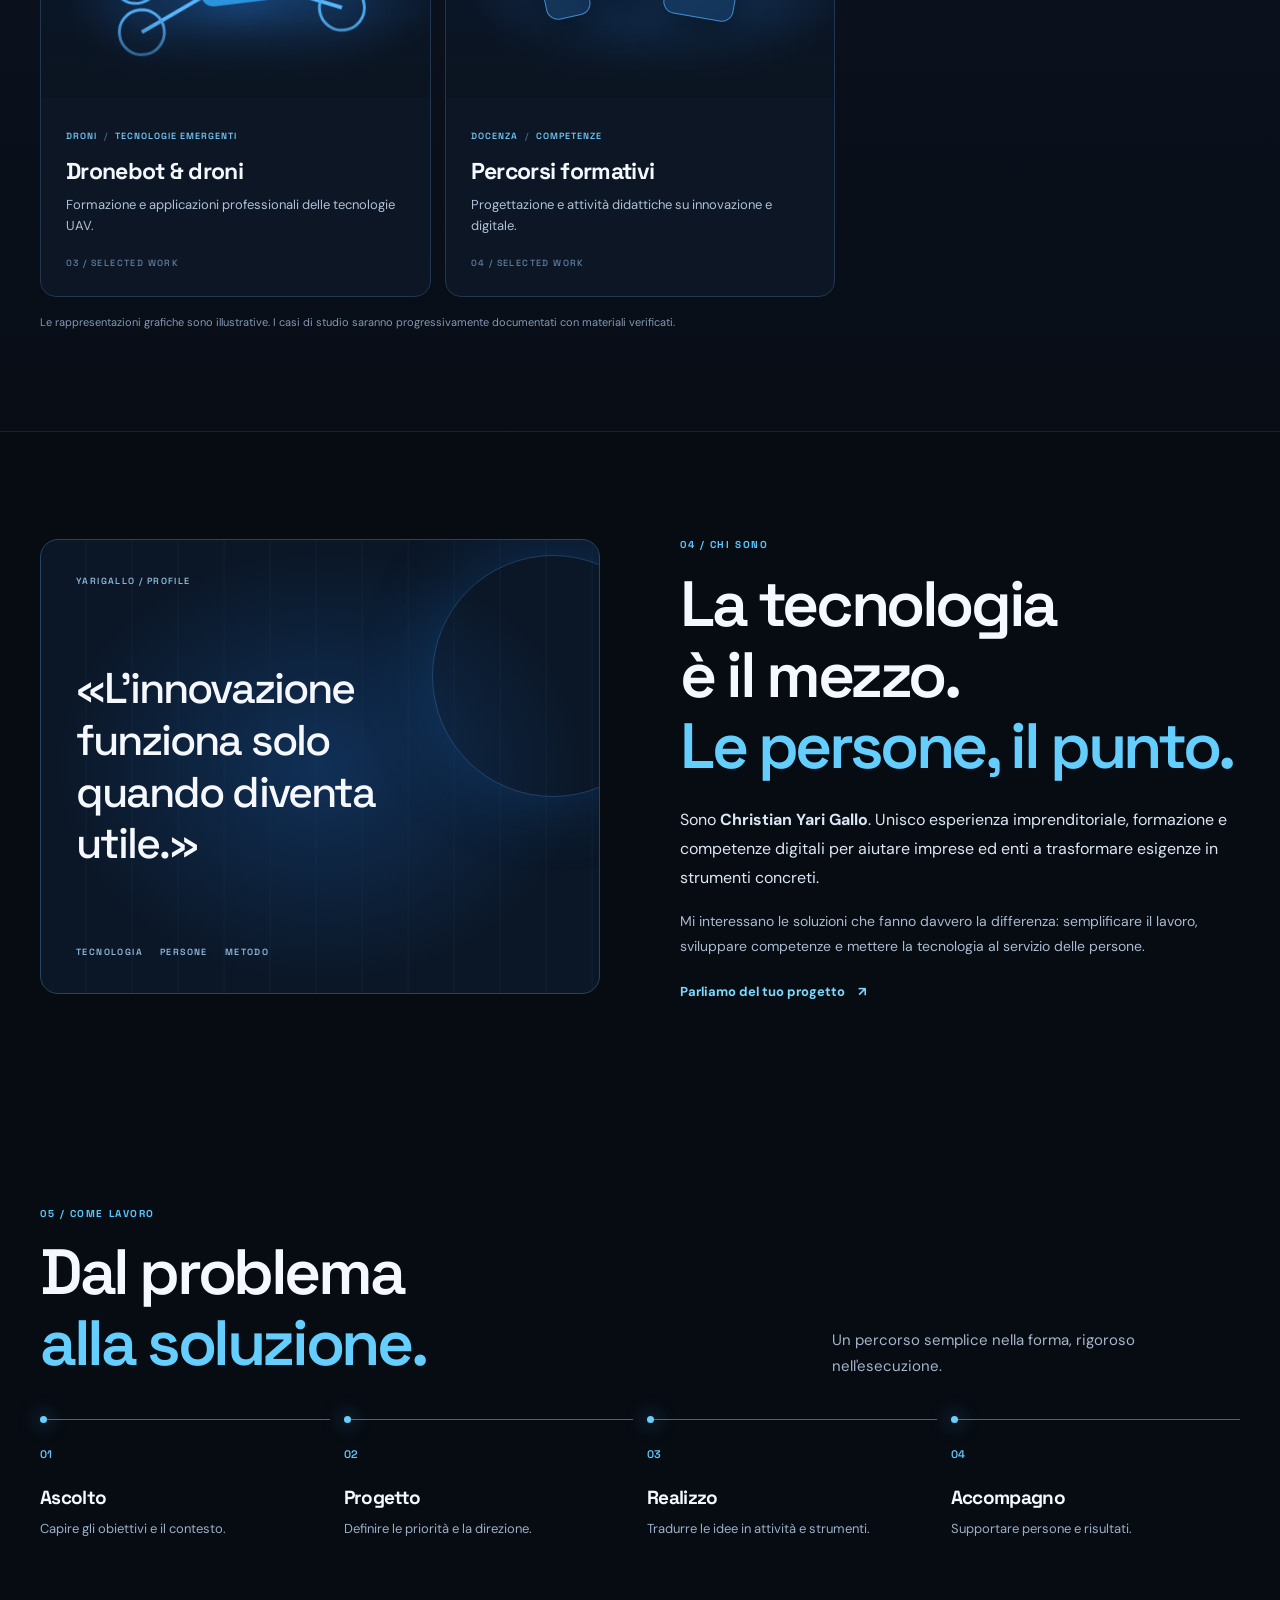
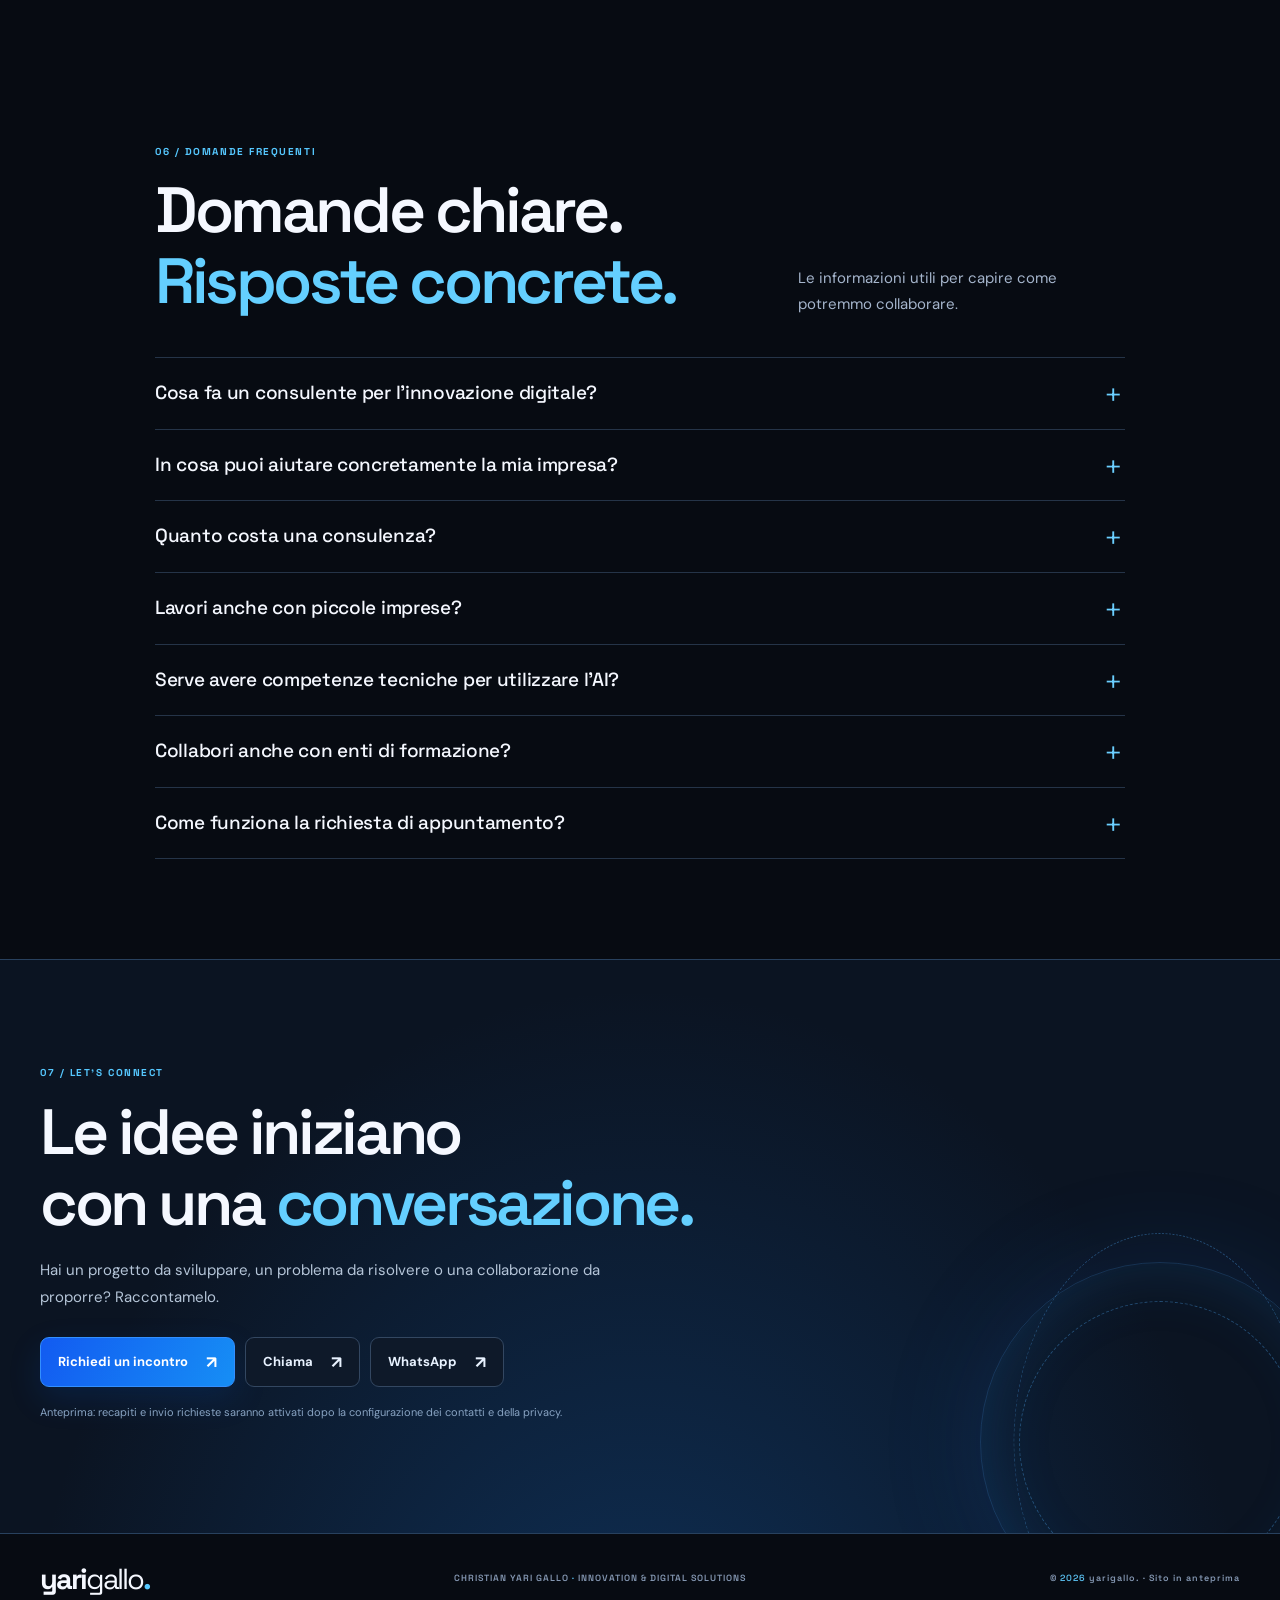
==== commit de7b5cf4: "Add files via upload" ====
--- a/index.html
+++ b/index.html
@@ -1,14 +1,528 @@
-<!DOCTYPE html><html lang="it"><head><meta charset="UTF-8"/><meta name="viewport" content="width=device-width,initial-scale=1"/><meta name="theme-color" content="#070b13"/><meta name="description" content="yarigallo — Innovation & Digital Solutions Specialist. Soluzioni digitali, AI e formazione per imprese ed enti."/><title>yarigallo — Innovation & Digital Solutions Specialist</title><link rel="icon" href="assets/favicon.svg" type="image/svg+xml"/><link rel="stylesheet" href="style.css"/></head><body>
-<div class="grain" aria-hidden="true"></div><header class="site-header" id="top"><a class="logo" href="#top" aria-label="yarigallo, torna all'inizio">yari<span>gallo</span><b>.</b></a><nav class="desktop-nav" aria-label="Navigazione principale"><a href="#soluzioni">Soluzioni</a><a href="#progetti">Progetti</a><a href="#profilo">Chi sono</a><a href="#faq">FAQ</a></nav><a href="#contatti" class="nav-cta">Parliamone <span>↗</span></a><button class="menu-toggle" type="button" aria-label="Apri menu" aria-expanded="false">☰</button></header>
-<nav class="mobile-nav" id="mobile-nav" aria-label="Navigazione mobile" hidden><a href="#soluzioni">Soluzioni</a><a href="#progetti">Progetti</a><a href="#profilo">Chi sono</a><a href="#faq">FAQ</a><a href="#contatti">Contatti</a></nav>
-<main><section class="hero section-wrap" aria-labelledby="hero-title"><div class="hero-glow"></div><div class="hero-content reveal"><div class="eyebrow"><span class="pulse-dot"></span> INNOVATION & DIGITAL SOLUTIONS SPECIALIST</div><h1 id="hero-title">La tecnologia<br>ha valore quando<br><em>crea opportunità.</em></h1><p>Trasformo idee, processi e nuove tecnologie in soluzioni concrete per imprese, enti e organizzazioni.</p><div class="cta-row"><a href="#soluzioni" class="button button-primary">Scopri cosa posso fare <span>↗</span></a><a href="#progetti" class="button button-ghost">Esplora i progetti <span>↘</span></a></div><div class="hero-footnote">STRATEGIA <i>✳</i> INTELLIGENZA ARTIFICIALE <i>✳</i> FORMAZIONE <i>✳</i> SOLUZIONI DIGITALI</div></div><div class="hero-art" aria-hidden="true"><div class="orbit orbit-a"></div><div class="orbit orbit-b"></div><div class="orbit orbit-c"></div><div class="orb"><div class="orb-core"></div></div><div class="floating-label label-a">AI / AUTOMATION <span>001</span></div><div class="floating-label label-b">SYSTEMS / PEOPLE <span>002</span></div><div class="floating-label label-c">IMPACT / RESULTS <span>003</span></div></div><a href="#audience" class="scroll-cue">SCOPRI DI PIÙ <span>↓</span></a></section>
-<section id="audience" class="section-wrap section audience"><div class="section-kicker">01 / A CHI MI RIVOLGO</div><div class="section-heading"><h2>Due mondi.<br><em>Un'unica visione.</em></h2><p>La tecnologia non è il traguardo. È lo strumento per aiutare persone e organizzazioni a lavorare meglio.</p></div><div class="audience-grid"><article class="audience-card reveal"><span class="card-index">01 — BUSINESS</span><div class="audience-graphic buildings" aria-hidden="true"><span></span><span></span><span></span><span></span></div><h3>Per le imprese</h3><p>Digitalizzazione, AI, automazione e strumenti operativi progettati intorno a problemi reali.</p><a href="#soluzioni">Scopri le soluzioni <span>↗</span></a></article><article class="audience-card reveal"><span class="card-index">02 — EDUCATION & PUBLIC</span><div class="audience-graphic grid-graphic" aria-hidden="true"><span>✳</span></div><h3>Per enti e organizzazioni</h3><p>Formazione, nuove competenze, progettazione e introduzione concreta delle tecnologie emergenti.</p><a href="#soluzioni">Scopri gli interventi <span>↗</span></a></article></div></section>
-<section id="soluzioni" class="section-wrap section"><div class="section-kicker">02 / COMPETENZE</div><div class="section-heading"><h2>Dall'innovazione<br><em>all'applicazione.</em></h2><p>Quattro ambiti che si combinano in base alle esigenze, senza soluzioni preconfezionate.</p></div><div class="services-grid"><article class="service-card reveal"><span class="service-no">/ 01</span><span class="service-icon">✦</span><h3>AI & automazione</h3><p>Strumenti di intelligenza artificiale e automazioni per semplificare il lavoro.</p></article><article class="service-card reveal"><span class="service-no">/ 02</span><span class="service-icon">⌘</span><h3>Soluzioni digitali</h3><p>Applicazioni, CRM, dashboard, integrazioni e ottimizzazione dei processi.</p></article><article class="service-card reveal"><span class="service-no">/ 03</span><span class="service-icon">◎</span><h3>Formazione</h3><p>Percorsi pratici su AI, droni, marketing digitale e nuove competenze.</p></article><article class="service-card reveal"><span class="service-no">/ 04</span><span class="service-icon">↗</span><h3>Strategia & sviluppo</h3><p>Analisi delle esigenze, progettazione di iniziative e supporto all'innovazione.</p></article></div></section>
-<section id="progetti" class="section-wrap section projects"><div class="section-kicker">03 / SELECTED WORK</div><div class="section-heading"><h2>Le idee contano.<br><em>I progetti anche.</em></h2><p>Una selezione di ambiti e applicazioni su cui ho lavorato. I dettagli saranno ampliati con casi documentati.</p></div><div class="project-grid"><article class="project-card featured reveal"><div class="project-art dashboard-art" aria-hidden="true"><div class="dash-sidebar"></div><div class="dash-main"><div class="dash-top"></div><div class="dash-metrics"><i></i><i></i><i></i></div><div class="dash-chart"><span></span><span></span><span></span><span></span><span></span><span></span><span></span><span></span><span></span></div></div></div><div class="project-info"><span class="tag">CRM · E-COMMERCE · PROCESSI</span><h3>GLK CRM</h3><p>Organizzazione dei clienti, integrazione Shopify e gestione dei processi commerciali.</p></div></article><article class="project-card reveal"><div class="project-art data-art" aria-hidden="true"><div class="data-ring"></div><div class="data-lines"></div></div><div class="project-info"><span class="tag">GESTIONALE · DIGITALIZZAZIONE</span><h3>Gestione Insoluti</h3><p>Strumenti digitali per il controllo e il monitoraggio dei flussi amministrativi.</p></div></article><article class="project-card reveal"><div class="project-art drone-art" aria-hidden="true"><span class="drone">✣</span><span class="drone-path"></span></div><div class="project-info"><span class="tag">DRONI · TECNOLOGIE EMERGENTI</span><h3>Dronebot & droni</h3><p>Applicazioni tecnologiche, formazione e sperimentazione con sistemi a pilotaggio remoto.</p></div></article><article class="project-card reveal"><div class="project-art training-art" aria-hidden="true"><span class="training-card">AI</span><span class="training-card">EDU</span><span class="training-card">TECH</span></div><div class="project-info"><span class="tag">DOCENZA · COMPETENZE DIGITALI</span><h3>Progetti formativi</h3><p>Docenza e progettazione su innovazione, strumenti digitali e nuove tecnologie.</p></div></article></div></section>
-<section id="profilo" class="section-wrap section profile"><div class="profile-visual reveal"><span class="profile-monogram">YG<span>.</span></span><span class="profile-side">TECNOLOGIA / PERSONE / RISULTATI</span><div class="profile-grid" aria-hidden="true"></div></div><div class="profile-text reveal"><div class="section-kicker">04 / CHI SONO</div><h2>Una visione<br><em>che unisce.</em></h2><p class="lead">Sono Christian Yari Gallo. Mi occupo di innovazione digitale, formazione e sviluppo di soluzioni per imprese ed enti.</p><p>Il mio lavoro mette insieme esperienza imprenditoriale, tecnologia e capacità di rendere comprensibili strumenti complessi. Parto dai problemi, non dalle mode.</p><a href="#contatti" class="text-link">Conosciamoci <span>↗</span></a></div></section>
-<section class="section-wrap section method"><div class="section-kicker">05 / COME LAVORO</div><div class="section-heading"><h2>Dall'analisi<br><em>al risultato.</em></h2><p>Un percorso chiaro, con obiettivi e modalità di collaborazione definite.</p></div><div class="method-grid"><div><span>01</span><h3>Ascolto</h3><p>Esigenze e obiettivi.</p></div><div><span>02</span><h3>Progetto</h3><p>Soluzione e priorità.</p></div><div><span>03</span><h3>Realizzo</h3><p>Strumenti e attività.</p></div><div><span>04</span><h3>Accompagno</h3><p>Supporto e competenze.</p></div></div></section>
-<section id="faq" class="section-wrap section faq"><div class="section-kicker">06 / FAQ</div><div class="section-heading"><h2>Domande semplici.<br><em>Risposte concrete.</em></h2><p>Quello che è utile sapere prima di iniziare una collaborazione.</p></div><div class="faq-list"><details><summary>Cosa fa un consulente per l'innovazione digitale?</summary><p>Aiuta a individuare dove la tecnologia può migliorare l'attività: analizza esigenze, propone strumenti e affianca l'organizzazione nella loro introduzione.</p></details><details><summary>In cosa puoi aiutare concretamente la mia impresa?</summary><p>Ad esempio con CRM, dashboard, strumenti AI, automazione di attività ripetitive, organizzazione dei processi e nuove soluzioni digitali.</p></details><details><summary>Quanto costa una consulenza?</summary><p>Il costo dipende da obiettivi, complessità e attività richieste. Dopo una prima valutazione delle esigenze, definisco le condizioni di un eventuale incarico.</p></details><details><summary>Lavori anche con piccole imprese?</summary><p>Sì. Il punto di partenza è sempre la necessità concreta, non la dimensione dell'organizzazione.</p></details><details><summary>Posso adottare strumenti AI senza competenze tecniche?</summary><p>Sì, individuando gli strumenti appropriati e accompagnando le persone nell'uso quotidiano, con attenzione alla qualità del lavoro e alla protezione dei dati.</p></details><details><summary>Collabori con enti di formazione e organizzazioni?</summary><p>Sì, attraverso docenza, laboratori, progettazione di percorsi e interventi sulle tecnologie emergenti.</p></details><details><summary>Come funziona la richiesta di appuntamento?</summary><p>Puoi descrivere il tuo progetto e le modalità di contatto preferite. La richiesta viene valutata prima di concordare un eventuale incontro. L'invio non equivale a una prenotazione confermata.</p></details></div></section>
-<section id="contatti" class="section-wrap section contact"><div class="contact-glow"></div><div class="section-kicker">07 / LET'S CONNECT</div><h2>Il prossimo progetto<br>può iniziare <em>qui.</em></h2><p>Raccontami l'esigenza che vuoi affrontare. Valuteremo se e come collaborare.</p><div class="contact-actions"><button class="button button-primary" id="appointment-open" type="button">Richiedi un appuntamento <span>↗</span></button><a class="button button-ghost" data-contact="phone" href="#contatti">Chiama <span>↗</span></a><a class="button button-ghost" data-contact="whatsapp" href="#contatti">WhatsApp <span>↗</span></a></div><p class="contact-caption" id="contact-note">I recapiti personali saranno attivati prima della pubblicazione.</p></section></main>
-<footer class="footer section-wrap"><a class="logo" href="#top">yari<span>gallo</span><b>.</b></a><span>INNOVATION & DIGITAL SOLUTIONS SPECIALIST</span><span>© <span id="year"></span> yarigallo · <a href="mailto:INSERIRE_EMAIL">Email</a> · Privacy da completare</span></footer>
-<dialog id="appointment-dialog" aria-labelledby="dialog-title"><form id="appointment-form"><div class="dialog-header"><div><div class="section-kicker">RICHIESTA DI CONTATTO</div><h2 id="dialog-title">Parliamo del tuo progetto.</h2></div><button class="close-dialog" type="button" aria-label="Chiudi">×</button></div><p>La richiesta è soggetta a valutazione; non costituisce una prenotazione confermata.</p><div class="form-row"><label>Nome e cognome <input name="name" autocomplete="name" required maxlength="100"/></label><label>Email <input name="email" type="email" autocomplete="email" required maxlength="150"/></label></div><div class="form-row"><label>Azienda / Ente <input name="organization" maxlength="120"/></label><label>Telefono (facoltativo) <input name="phone" type="tel" autocomplete="tel" maxlength="30"/></label></div><label>Di cosa vorresti parlare? <select name="topic"><option>Innovazione e AI</option><option>Soluzioni digitali</option><option>Formazione</option><option>Collaborazione</option><option>Altro</option></select></label><label>Descrivi brevemente l'esigenza <textarea name="message" required rows="4" maxlength="1800"></textarea></label><label class="consent"><input type="checkbox" required/> Ho letto l'informativa privacy (da pubblicare prima dell'attivazione).</label><div class="form-notice" id="form-notice">Versione dimostrativa: prima dell'uso è necessario configurare un indirizzo email e l'informativa privacy.</div><button class="button button-primary" type="submit">Prepara richiesta email ↗</button></form></dialog>
-<script src="script.js" defer></script></body></html>
+<!doctype html>
+<html lang="it">
+<head>
+  <meta charset="utf-8">
+  <meta name="viewport" content="width=device-width, initial-scale=1">
+  <meta name="theme-color" content="#070b12">
+  <meta name="description" content="yarigallo — Christian Yari Gallo. Innovazione, intelligenza artificiale, soluzioni digitali e formazione per imprese ed enti.">
+  <meta name="color-scheme" content="dark">
+  <meta property="og:type" content="website">
+  <meta property="og:title" content="yarigallo. — Innovation & Digital Solutions">
+  <meta property="og:description" content="La tecnologia ha valore quando crea opportunità. Soluzioni concrete per imprese ed enti.">
+  <title>yarigallo. — Innovation & Digital Solutions</title>
+  <link rel="icon" href="[data-uri]" type="image/svg+xml">
+  <link rel="preconnect" href="https://fonts.googleapis.com">
+  <link rel="preconnect" href="https://fonts.gstatic.com" crossorigin>
+  <link href="https://fonts.googleapis.com/css2?family=DM+Sans:wght@400;500;600;700&family=Space+Grotesk:wght@400;500;600;700&display=swap" rel="stylesheet">
+  <style>
+/* yarigallo v1.1 — mobile-first, zero frontend frameworks */
+:root {
+  --bg:#070b12; --panel:#0c1420; --panel-light:#111d30; --line:rgba(164,192,224,.16);
+  --white:#f5f8ff; --muted:#a5b5cc; --blue:#1975f8; --blue-light:#56c8ff;
+  --max:1200px; --radius:18px;
+}
+* { box-sizing:border-box; }
+html { scroll-behavior:smooth; scroll-padding-top:85px; }
+body { margin:0; min-width:320px; overflow-x:clip; background:var(--bg); color:var(--white); font-family:'DM Sans',system-ui,sans-serif; -webkit-font-smoothing:antialiased; }
+body.dialog-open { overflow:hidden; }
+a { text-decoration:none; color:inherit; }
+button,input,textarea,select { font:inherit; }
+button { cursor:pointer; }
+:focus-visible { outline:2px solid var(--blue-light); outline-offset:4px; }
+::selection { background:#1f7fff; color:#fff; }
+[hidden] { display:none!important; }
+.shell { width:min(var(--max),calc(100% - 36px)); margin-inline:auto; }
+.skip-link { position:fixed; z-index:999; top:-100px; left:10px; padding:12px 16px; background:#fff; color:#000; }
+.skip-link:focus { top:10px; }
+.ambient { pointer-events:none; position:absolute; z-index:-1; border-radius:50%; filter:blur(85px); }
+.ambient-one { width:480px; height:380px; top:120px; right:-210px; background:#0b4eb322; }
+.ambient-two { width:340px; height:240px; top:980px; left:-200px; background:#0b63e00d; }
+
+/* Header / Navigation */
+.site-header { position:sticky; top:0; z-index:100; background:rgba(7,11,18,.9); border-bottom:1px solid rgba(255,255,255,.075); backdrop-filter:blur(18px); -webkit-backdrop-filter:blur(18px); }
+.header-inner { display:flex; height:70px; align-items:center; justify-content:space-between; gap:14px; }
+.wordmark { font:700 29px/1 'Space Grotesk',sans-serif; letter-spacing:-2.1px; white-space:nowrap; }
+.wordmark span { font-weight:400; }
+.wordmark b { color:var(--blue-light); font-weight:700; }
+.desktop-nav { display:none; }
+.header-cta { display:none; }
+.menu-toggle { width:45px; height:45px; display:grid; align-content:center; justify-items:center; gap:7px; background:#101b2a; border:1px solid #324259; border-radius:10px; color:white; }
+.menu-toggle span { display:block; width:20px; height:2px; background:#e6f2ff; border-radius:2px; transition:transform .25s; }
+.menu-toggle[aria-expanded="true"] span:first-child { transform:translateY(4.5px) rotate(45deg); }
+.menu-toggle[aria-expanded="true"] span:last-child { transform:translateY(-4.5px) rotate(-45deg); }
+.mobile-nav { position:absolute; left:0; right:0; top:70px; display:grid; padding:14px 18px 22px; background:#0b1422; border-bottom:1px solid #334967; box-shadow:0 24px 60px #000b; }
+.mobile-nav a { padding:13px 4px; border-bottom:1px solid #263449; display:flex; justify-content:space-between; font:500 20px/1.3 'Space Grotesk',sans-serif; }
+.mobile-nav a span { color:#6e89ac; font:600 12px 'Space Grotesk',sans-serif; }
+.mobile-nav .mobile-nav-contact { justify-content:center; margin-top:14px; padding:15px; background:#145ef0; border:0; border-radius:8px; font:600 14px 'DM Sans',sans-serif; }
+
+/* Hero / portrait */
+.hero { display:flex; flex-direction:column; gap:30px; position:relative; padding-top:55px; padding-bottom:44px; }
+.hero-copy { min-width:0; position:relative; z-index:3; }
+.eyebrow,.overline { font:700 10px/1.5 'Space Grotesk',sans-serif; letter-spacing:1.55px; color:var(--blue-light); }
+.eyebrow { display:flex; flex-wrap:wrap; align-items:center; gap:8px; }
+.eyebrow-divider { color:#6383a9; }
+.signal { width:7px; height:7px; border-radius:50%; background:#52c9fc; box-shadow:0 0 0 4px #37bfff1c,0 0 17px #37bfff55; flex:none; }
+h1,h2,h3,p { margin-top:0; }
+h1,h2,h3 { font-family:'Space Grotesk',sans-serif; }
+.hero h1 { font-weight:600; font-size:clamp(41px,10.9vw,58px); letter-spacing:-.06em; line-height:1.075; max-width:720px; margin:20px 0 22px; text-wrap:balance; }
+.hero h1 span, h2 em { color:#64cfff; font-style:normal; }
+.hero-description { font-size:16px; line-height:1.75; color:#b6c5db; max-width:580px; }
+.hero-description strong { color:#e5edfa; font-weight:500; }
+.hero-actions { display:grid; grid-template-columns:1fr; gap:10px; margin-top:26px; }
+.button { display:inline-flex; justify-content:center; align-items:center; gap:18px; border-radius:9px; min-height:50px; padding:13px 17px; font-weight:700; font-size:13px; line-height:1.3; border:1px solid transparent; transition:background .2s,transform .2s,border-color .2s; }
+.button span { font-size:17px; margin-left:auto; }
+.button-primary { background:linear-gradient(115deg,#125bf1,#168ef5); box-shadow:0 12px 33px #075fe427; border-color:#338fff; color:#fff; }
+.button-secondary { background:#0e1929; border-color:#334761; color:#e8f2ff; }
+.button:hover { transform:translateY(-2px); }
+.hero-credentials { display:none; }
+.hero-portrait { height:285px; position:relative; isolation:isolate; overflow:hidden; border-radius:18px; border:1px solid #18385c; background:radial-gradient(ellipse at 66% 42%,#173960 0,#0b1425 51%,#08101c 75%); }
+.portrait-halo { position:absolute; width:310px; height:310px; border-radius:50%; right:-13px; top:-48px; border:1px solid #3c92df5c; box-shadow:0 0 60px #166ce046, inset 0 0 60px #12539f35; }
+.portrait-halo:before,.portrait-halo:after { content:''; position:absolute; border-radius:50%; inset:24px; border:1px dashed #559fe34d; }
+.portrait-halo:after { inset:-26px; transform:scaleX(.76) rotate(36deg); border-style:solid; border-color:#52b8ff4b; }
+.portrait-grid { position:absolute; inset:0; opacity:.35; background-image:linear-gradient(#5abaff12 1px, transparent 1px),linear-gradient(90deg,#5abaff12 1px,transparent 1px); background-size:36px 36px; mask-image:linear-gradient(90deg,black,transparent 85%); }
+.portrait-image { width:100%; height:100%; object-fit:cover; object-position:center 29%; display:block; filter:grayscale(1) contrast(1.055); position:relative; z-index:1; mask-image:linear-gradient(to bottom,black 75%,transparent 100%); }
+.portrait-fade { position:absolute; inset:0; z-index:2; background:linear-gradient(90deg,#07101a00 55%,#0b285628 100%),linear-gradient(0deg,#07101a 0%,transparent 27%); pointer-events:none; }
+.portrait-edge { position:absolute; z-index:2; width:120px; height:3px; background:#58cfff; box-shadow:0 0 23px #36c9fd; left:22px; bottom:22px; }
+.portrait-tag { position:absolute; z-index:3; font:600 9px 'Space Grotesk',sans-serif; letter-spacing:1.1px; color:#d1e9ff; }
+.portrait-tag-top { top:18px; left:20px; background:#071422bc; padding:9px 10px; border:1px solid #37658d88; border-radius:5px; backdrop-filter:blur(10px); }
+.tag-dot { display:inline-block; width:5px; height:5px; background:#68d3ff; border-radius:50%; margin-right:7px; }
+.portrait-tag-bottom { right:18px; bottom:20px; color:#a7cde9; }
+.portrait-tag-bottom span { color:#53c5ff; }
+.hero-scroll { display:none; }
+.ticker { overflow-x:auto; scrollbar-width:none; border-top:1px solid #192638; border-bottom:1px solid #192638; background:#0a111c; }
+.ticker::-webkit-scrollbar { display:none; }
+.ticker-inner { min-height:54px; display:flex; align-items:center; gap:22px; width:max-content; white-space:nowrap; }
+.ticker-inner span { color:#93a9c8; font:600 10px 'Space Grotesk',sans-serif; letter-spacing:1.1px; }
+.ticker-inner i { width:4px; height:4px; background:#2c89ea; border-radius:50%; flex:none; }
+
+/* Sections */
+.section { padding-top:74px; padding-bottom:74px; scroll-margin-top:72px; }
+.section-intro { display:grid; grid-template-columns:1fr; gap:14px; margin-bottom:30px; }
+.section h2,.contact-section h2 { font-size:clamp(36px,9vw,48px); line-height:1.11; font-weight:600; letter-spacing:-.053em; margin:15px 0 0; text-wrap:balance; }
+.section-intro p { color:var(--muted); line-height:1.75; max-width:430px; font-size:15px; margin:0; }
+.audience-grid { display:grid; grid-template-columns:1fr; gap:15px; }
+.audience-card { display:flex; flex-direction:column; position:relative; isolation:isolate; min-height:345px; overflow:hidden; border:1px solid #263c57; border-radius:var(--radius); padding:24px; background:radial-gradient(ellipse at 70% 12%,#194980aa,transparent 66%),linear-gradient(140deg,#10243a,#0a111c 75%); }
+.audience-education { background:radial-gradient(ellipse at 70% 10%,#103b779c,transparent 62%),linear-gradient(140deg,#0e2239,#09111c 75%); }
+.card-overline { position:relative; z-index:1; font:600 10px 'Space Grotesk',sans-serif; letter-spacing:1.4px; color:#85bce5; }
+.audience-art { position:absolute; right:12px; top:24px; height:146px; width:240px; opacity:.62; }
+.audience-art-business { display:flex; align-items:end; gap:9px; transform:skewY(-6deg); }
+.audience-art-business span { flex:1; height:65%; border:1px solid #5bb8fa66; background:repeating-linear-gradient(0deg,transparent 0 12px,#4e9ddb2c 13px 14px),linear-gradient(120deg,#126cba77,#07182a); box-shadow:0 0 21px #1472b430; }
+.audience-art-business span:nth-child(2) { height:93%; }
+.audience-art-business span:nth-child(3) { height:73%; }
+.audience-art-business span:nth-child(4) { height:100%; }
+.audience-art-business span:nth-child(5) { height:58%; }
+.audience-art-education { display:grid; place-items:center; }
+.education-orbit { width:148px; height:148px; border:1px solid #65bdff8c; border-radius:50%; box-shadow:0 0 40px #1677d939; position:absolute; transform:rotate(35deg) scaleX(.55); }
+.education-orbit:nth-child(2){ transform:rotate(-52deg) scaleX(.55); }
+.education-orbit:nth-child(3){ width:95px; height:95px; transform:none; border-color:#52bfff7c; }
+.audience-content { margin-top:auto; position:relative; z-index:1; }
+.card-symbol { border:1px solid #3d7fa7; color:#68ceff; display:grid; place-items:center; width:35px; height:35px; border-radius:10px; margin-bottom:12px; }
+.audience-card h3 { font-size:25px; letter-spacing:-.04em; margin-bottom:7px; }
+.audience-card p { font-size:14px; line-height:1.6; color:#b2c4da; max-width:460px; margin-bottom:17px; }
+.inline-link { font-size:13px; color:#7cdaff; font-weight:700; display:inline-flex; gap:13px; align-items:center; }
+.inline-link span { transition:transform .2s; }
+.inline-link:hover span { transform:translate(3px,-3px); }
+.solutions-grid { display:grid; grid-template-columns:1fr; gap:12px; }
+.solution-card { display:flex; flex-direction:column; min-height:225px; position:relative; overflow:hidden; padding:24px; border:1px solid var(--line); border-radius:16px; background:linear-gradient(150deg,#111f31,#0b131f 75%); transition:transform .2s,border-color .2s; }
+.solution-card:after { content:''; position:absolute; height:1px; width:85px; background:#318cf4; left:24px; bottom:0; box-shadow:0 0 15px #358fff; }
+.solution-card:hover,.project-card:hover { transform:translateY(-4px); border-color:#3c78b69a; }
+.service-number { color:#6d91b2; font-size:11px; }
+.service-symbol { font:500 37px 'Space Grotesk',sans-serif; color:#64c9fa; margin:18px 0 10px; text-shadow:0 0 28px #2784d866; }
+.solution-card h3 { margin:0 0 9px; font-size:20px; letter-spacing:-.03em; }
+.solution-card p { font-size:13px; color:#aebed3; line-height:1.65; margin:0 0 25px; }
+.service-end { margin-top:auto; color:#6683a5; font-size:9px; letter-spacing:1.05px; }
+
+/* Projects */
+.section-projects { background:linear-gradient(180deg,#080e18,#0b1320 48%,#080d16); border-top:1px solid #172437; border-bottom:1px solid #172437; }
+.projects-grid { display:grid; grid-template-columns:1fr; gap:14px; }
+.project-card { min-width:0; border:1px solid #23364f; background:#0c1624; overflow:hidden; border-radius:16px; transition:transform .2s,border-color .2s; }
+.project-art { height:190px; position:relative; overflow:hidden; display:grid; place-items:center; background:radial-gradient(ellipse at 55% 45%,#173d6a,#0a1525 67%); }
+.project-art:after { content:''; position:absolute; inset:0; background:linear-gradient(to bottom,transparent 65%,#0b1420 100%); pointer-events:none; }
+.project-content { padding:21px 23px 24px; }
+.project-tags { color:#70c6f5; font:600 9px 'Space Grotesk',sans-serif; letter-spacing:1px; }
+.project-tags i { color:#456482; font-style:normal; padding:0 4px; }
+.project-content h3 { font-size:23px; margin:12px 0 8px; letter-spacing:-.03em; }
+.project-content p { color:#afc1d8; font-size:13px; line-height:1.65; max-width:510px; }
+.project-index { font:600 9px 'Space Grotesk',sans-serif; color:#5a7798; letter-spacing:1.4px; }
+.crm-window { width:80%; height:155px; transform:perspective(580px) rotateX(5deg) rotateY(-8deg); border:1px solid #4e97cf; border-radius:8px; background:#081525; box-shadow:0 28px 65px #0009,0 0 40px #2487e24b; overflow:hidden; }
+.crm-top { display:flex; align-items:center; gap:5px; padding:9px 11px; border-bottom:1px solid #1e4067; }
+.crm-top span { width:5px; height:5px; border-radius:50%; background:#4b97c1; }
+.crm-top i { margin-left:auto; font-size:6px; letter-spacing:2px; font-style:normal; color:#6da8e0; }
+.crm-ui { display:grid; grid-template-columns:22% 78%; height:130px; }
+.crm-side { border-right:1px solid #173b5c; padding:10px 6px; }
+.crm-side i { display:block; width:85%; height:5px; border-radius:3px; background:#244e76; margin-bottom:10px; }
+.crm-side i:nth-child(even) { width:60%; opacity:.55; }
+.crm-data { padding:8px 12px; }
+.crm-stats { display:flex; gap:8px; }
+.crm-stats i { flex:1; height:26px; border:1px solid #23547e; border-radius:4px; background:linear-gradient(110deg,#173d67,#0d243c); }
+.crm-bars { margin-top:12px; display:flex; align-items:end; gap:7px; height:48px; }
+.crm-bars i { flex:1; height:33%; border-radius:3px 3px 0 0; background:linear-gradient(#73defa,#1872d1); }
+.crm-bars i:nth-child(2n) { height:68%; }.crm-bars i:nth-child(3n) { height:88%; }.crm-bars i:nth-child(5n) { height:49%; }
+.art-data { background:radial-gradient(ellipse at 50% 45%,#16396a,#091422 70%); }
+.data-visual { width:145px; height:145px; border-radius:50%; border:13px solid #246ddb; border-right-color:#67cfff; border-top-color:#134578; box-shadow:0 0 38px #167ce65e,inset 0 0 45px #167ce625; position:relative; }
+.data-visual span { position:absolute; height:1px; width:175px; background:#3a9df351; left:-28px; top:50%; transform:rotate(30deg); }
+.data-visual span:nth-child(2) { transform:rotate(-40deg); }.data-visual span:nth-child(3) { transform:rotate(90deg); }
+.art-drone svg { width:min(85%,300px); overflow:visible; filter:drop-shadow(0 0 24px #227de28b); transform:rotate(-7deg); }
+.art-education { gap:10px; display:flex; align-items:center; justify-content:center; }
+.edu-square { border:1px solid #3f8ed2; border-radius:12px; background:#173a61bc; color:#8bdbff; font:700 17px 'Space Grotesk',sans-serif; padding:23px 14px; box-shadow:0 12px 35px #0007; transform:rotate(-12deg); }
+.edu-square:nth-child(2) { transform:translateY(-18px); }.edu-square:nth-child(3) { transform:rotate(10deg); }
+.project-disclaimer { font-size:11px; line-height:1.6; margin:17px 0 0; color:#8298b6; }
+
+/* About / Method */
+.about { display:grid; gap:32px; }
+.about-mark { position:relative; min-height:260px; padding:25px; display:flex; flex-direction:column; justify-content:space-between; border:1px solid #284461; border-radius:18px; overflow:hidden; background:radial-gradient(ellipse at 50% 50%,#164b8b7a,transparent 67%),repeating-linear-gradient(90deg,transparent 0 44px,#5f9cd00a 45px 46px),#0b1727; }
+.about-mark:after { content:''; position:absolute; width:240px; height:240px; border-radius:50%; border:1px solid #4d98e44f; right:-75px; top:15px; box-shadow:0 0 75px #176dc74d; }
+.about-mark-top,.about-mark-bottom { position:relative; z-index:1; font:600 9px 'Space Grotesk',sans-serif; letter-spacing:1.4px; color:#8eb9db; }
+.about-quote { font:500 clamp(27px,7vw,37px)/1.2 'Space Grotesk',sans-serif; letter-spacing:-.045em; max-width:370px; position:relative; z-index:1; }
+.about-mark-bottom { display:flex; flex-wrap:wrap; gap:17px; }
+.about h2 { margin:16px 0 24px; }
+.about-copy p { color:#aabbd1; line-height:1.8; font-size:14px; }
+.about-copy .about-lead { color:#dce7f5; font-size:16px; }
+.about-copy .inline-link { margin-top:10px; }
+.method-grid { display:grid; grid-template-columns:repeat(2,minmax(0,1fr)); gap:25px 14px; margin-top:36px; }
+.method-step { border-top:1px solid #376a9b; padding-top:22px; position:relative; }
+.method-step:before { content:''; position:absolute; top:-4px; left:0; width:7px; height:7px; background:#68cfff; box-shadow:0 0 20px #55beff; border-radius:50%; }
+.method-step>span { font:600 11px 'Space Grotesk',sans-serif; color:#64c6ff; }
+.method-step h3 { margin:22px 0 9px; font-size:19px; letter-spacing:-.035em; }
+.method-step p { margin:0; color:#9cafc8; line-height:1.55; font-size:13px; }
+
+/* FAQ / Contact */
+.faq-list { margin-top:8px; }
+.faq-list details { padding:18px 0; border-bottom:1px solid #253448; }
+.faq-list details:first-child { border-top:1px solid #253448; }
+.faq-list summary { cursor:pointer; list-style:none; font:500 16px/1.4 'Space Grotesk',sans-serif; letter-spacing:-.015em; position:relative; padding-right:38px; }
+.faq-list summary::-webkit-details-marker { display:none; }
+.faq-list summary:after { content:'+'; position:absolute; top:-6px; right:4px; font:300 29px 'DM Sans',sans-serif; color:#6bcfff; }
+.faq-list details[open] summary:after { content:'−'; }
+.faq-list details p { max-width:730px; color:#aebdd3; line-height:1.7; font-size:14px; margin:12px 35px 0 0; }
+.contact-section { position:relative; padding:72px 0 82px; background:radial-gradient(ellipse at 50% 135%,#1248848a,transparent 68%),#0b1422; border-top:1px solid #28415e; border-bottom:1px solid #28415e; overflow:hidden; scroll-margin-top:70px; }
+.contact-inner { position:relative; z-index:1; }
+.contact-circuit { position:absolute; right:-100px; bottom:-200px; width:360px; height:360px; border:1px solid #367dc74a; border-radius:50%; box-shadow:inset 0 0 65px #1e72bd36,0 0 100px #1760cb2b; pointer-events:none; }
+.contact-circuit:before,.contact-circuit:after { content:''; position:absolute; border:1px dashed #428cce73; border-radius:50%; inset:38px; }.contact-circuit:after { inset:-30px; transform:scaleX(.7) rotate(60deg); }
+.contact-section h2 { margin:16px 0 18px; max-width:760px; }
+.contact-section>div>p:not(.contact-notice) { max-width:570px; font-size:15px; color:#b5c5d8; line-height:1.75; }
+.contact-actions { display:grid; grid-template-columns:1fr; gap:10px; margin-top:27px; max-width:560px; }
+.contact-notice { color:#88a3c2; font-size:11px; line-height:1.6; max-width:560px; margin-top:17px; }
+.footer { display:flex; flex-direction:column; gap:13px; padding-block:30px 100px; }
+.footer p { font:600 9px 'Space Grotesk',sans-serif; color:#8598b3; letter-spacing:1px; margin:0; }
+.footer p span { color:#59bdec; }
+.mobile-contact-bar { position:fixed; z-index:95; left:0; right:0; bottom:0; background:#07101bf0; border-top:1px solid #2b4765; padding:9px 16px max(10px,env(safe-area-inset-bottom)); backdrop-filter:blur(15px); }
+.mobile-contact-bar a { display:flex; align-items:center; justify-content:space-between; padding:12px 15px; background:linear-gradient(110deg,#145ef0,#147ff1); border:1px solid #368ff7; border-radius:9px; font-size:13px; font-weight:700; }
+
+/* Appointment dialog, safe inactive until official contacts/privacy are configured */
+dialog { width:min(640px,calc(100% - 24px)); max-height:90dvh; overflow-y:auto; border:1px solid #355475; border-radius:16px; padding:22px; background:#0b1523; color:#f2f7ff; box-shadow:0 35px 110px #000e; }
+dialog::backdrop { background:#02050bdd; backdrop-filter:blur(7px); }
+.dialog-heading { display:flex; align-items:start; justify-content:space-between; gap:18px; }
+.dialog-heading h2 { font-size:27px; line-height:1.14; letter-spacing:-1px; margin:10px 0 0; }
+.dialog-close { border:1px solid #36506d; background:#112339; border-radius:8px; color:white; font-size:26px; line-height:1; width:36px; height:36px; flex:none; }
+.dialog-description { font-size:13px; line-height:1.6; color:#abbdd3; margin:16px 0; }
+#appointment-form label { display:flex; flex-direction:column; gap:7px; font-size:12px; font-weight:600; color:#d4e0ed; margin:12px 0; }
+#appointment-form input,#appointment-form select,#appointment-form textarea { min-height:46px; width:100%; padding:12px; border:1px solid #3a5270; border-radius:8px; background:#111e30; color:#f5faff; outline-offset:3px; }
+#appointment-form textarea { resize:vertical; min-height:100px; }
+.form-grid { display:grid; gap:0; }
+#appointment-form .checkbox-label { flex-direction:row; align-items:center; gap:8px; }
+.checkbox-label input { width:17px!important; min-height:17px!important; }
+#privacy-consent a { color:#78d2ff; font-size:12px; }
+.form-status { font-size:12px; color:#e3c49c; line-height:1.6; }
+.form-submit { width:100%; }
+
+/* Progressive enhancement */
+.reveal { opacity:1; transform:none; }
+.js .reveal { opacity:0; transform:translateY(18px); transition:opacity .7s ease,transform .7s ease; }
+.js .reveal.is-visible { opacity:1; transform:none; }
+@media (min-width:520px) {
+  .hero-actions { grid-template-columns:repeat(2,max-content); }
+  .contact-actions { grid-template-columns:repeat(2,1fr); }
+  .contact-actions .button-primary { grid-column:span 2; }
+  .form-grid { grid-template-columns:1fr 1fr; gap:13px; }
+}
+@media (min-width:700px) {
+  .shell { width:min(var(--max),calc(100% - 70px)); }
+  .header-inner { height:78px; }
+  .mobile-nav { top:78px; }
+  .hero { padding-top:72px; gap:38px; }
+  .hero h1 { font-size:clamp(54px,7vw,75px); }
+  .hero-description { font-size:18px; }
+  .hero-portrait { height:385px; }
+  .portrait-halo { width:420px; height:420px; right:15%; top:-60px; }
+  .section { padding-top:100px; padding-bottom:100px; }
+  .section-intro { grid-template-columns:1.3fr .7fr; align-items:end; gap:35px; margin-bottom:40px; }
+  .section h2 { font-size:clamp(44px,5vw,64px); }
+  .audience-grid { grid-template-columns:1fr 1fr; }
+  .audience-card { min-height:400px; padding:30px; }
+  .solutions-grid { grid-template-columns:repeat(2,1fr); }
+  .projects-grid { grid-template-columns:repeat(2,minmax(0,1fr)); }
+  .project-featured { grid-column:span 2; display:grid; grid-template-columns:1.1fr .9fr; align-items:center; }
+  .project-featured .project-art { height:100%; min-height:270px; }
+  .project-featured .project-content { padding:35px; }
+  .project-content { padding:25px; }
+  .about { grid-template-columns:1fr 1fr; align-items:center; gap:50px; }
+  .about-mark { min-height:390px; }
+  .method-grid { grid-template-columns:repeat(4,1fr); }
+  .contact-section { padding:100px 0; }
+  .contact-section h2 { font-size:clamp(53px,5vw,76px); }
+  .footer { flex-direction:row; align-items:center; justify-content:space-between; padding-bottom:34px; }
+  .mobile-contact-bar { display:none; }
+}
+@media (min-width:1000px) {
+  .site-header .header-inner { height:82px; }
+  .desktop-nav { display:flex; gap:31px; align-items:center; margin-left:auto; margin-right:auto; }
+  .desktop-nav a { color:#b7c5d9; font-size:13px; transition:color .2s; }
+  .desktop-nav a:hover { color:#72d4ff; }
+  .header-cta { display:flex; align-items:center; gap:15px; padding:13px 20px; background:#145be0; border:1px solid #357fea; border-radius:8px; font-size:13px; font-weight:700; }
+  .menu-toggle,.mobile-nav { display:none!important; }
+  .hero { min-height:630px; flex-direction:row; align-items:center; gap:6%; padding-block:66px 84px; }
+  .hero-copy { flex:1 1 55%; }
+  .hero h1 { font-size:clamp(60px,5.15vw,81px); max-width:725px; letter-spacing:-.065em; margin:24px 0 23px; }
+  .hero-description { max-width:530px; }
+  .hero-actions { margin-top:29px; }
+  .hero-credentials { display:flex; align-items:center; flex-wrap:wrap; gap:11px; font:600 9px 'Space Grotesk',sans-serif; color:#7395b7; letter-spacing:1.25px; margin:46px 0 0; }
+  .hero-credentials i { width:3px; height:3px; border-radius:50%; background:#5fc8ff; }
+  .hero-portrait { flex:0 0 41%; height:490px; max-width:480px; border-radius:20px; }
+  .portrait-image { object-position:center 22%; }
+  .portrait-halo { width:420px; height:420px; right:-40px; top:-40px; }
+  .hero-scroll { display:flex; position:absolute; bottom:28px; right:0; gap:18px; align-items:center; color:#86a8ca; font:600 10px 'Space Grotesk',sans-serif; letter-spacing:1.4px; }
+  .hero-scroll span { font-size:19px; color:#59c5ff; }
+  .solutions-grid { grid-template-columns:repeat(4,1fr); }
+  .solution-card { min-height:310px; padding:25px; }
+  .service-symbol { margin:35px 0 20px; }
+  .projects-grid { grid-template-columns:repeat(3,minmax(0,1fr)); }
+  .project-featured { grid-column:span 2; }
+  .project-card { min-height:385px; }
+  .project-art { height:230px; }
+  .about { gap:80px; }
+  .about-mark { min-height:455px; padding:35px; }
+  .about-quote { font-size:43px; }
+  .faq { max-width:970px; }
+  .faq-list summary { font-size:19px; }
+  .faq-list details { padding:22px 0; }
+  .contact-actions { grid-template-columns:repeat(3,max-content); max-width:none; }
+  .contact-actions .button-primary { grid-column:auto; }
+}
+@media (prefers-reduced-motion:reduce) {
+  html { scroll-behavior:auto; }
+  .js .reveal { opacity:1!important; transform:none!important; transition:none!important; }
+  .button,.solution-card,.project-card,.inline-link span,.menu-toggle span { transition:none!important; }
+}
+
+  </style>
+
+</head>
+<body>
+  <a class="skip-link" href="#contenuto">Vai al contenuto</a>
+  <div class="ambient ambient-one" aria-hidden="true"></div>
+  <div class="ambient ambient-two" aria-hidden="true"></div>
+
+  <header class="site-header" id="inizio">
+    <div class="header-inner shell">
+      <a href="#inizio" class="wordmark" aria-label="yarigallo, torna all'inizio">yari<span>gallo</span><b>.</b></a>
+      <nav class="desktop-nav" aria-label="Navigazione principale">
+        <a href="#destinatari">Per chi</a>
+        <a href="#soluzioni">Soluzioni</a>
+        <a href="#progetti">Progetti</a>
+        <a href="#profilo">Chi sono</a>
+        <a href="#faq">FAQ</a>
+      </nav>
+      <a class="header-cta" href="#contatti">Parliamone <span aria-hidden="true">↗</span></a>
+      <button class="menu-toggle" type="button" aria-controls="mobile-nav" aria-expanded="false" aria-label="Apri il menu">
+        <span></span><span></span>
+      </button>
+    </div>
+    <nav class="mobile-nav" id="mobile-nav" aria-label="Navigazione mobile" hidden>
+      <a href="#destinatari">Per chi <span>01</span></a>
+      <a href="#soluzioni">Soluzioni <span>02</span></a>
+      <a href="#progetti">Progetti <span>03</span></a>
+      <a href="#profilo">Chi sono <span>04</span></a>
+      <a href="#faq">FAQ <span>05</span></a>
+      <a class="mobile-nav-contact" href="#contatti">Parliamo del tuo progetto ↗</a>
+    </nav>
+  </header>
+
+  <main id="contenuto">
+    <section class="hero shell" aria-labelledby="hero-heading">
+      <div class="hero-copy">
+        <div class="eyebrow"><span class="signal" aria-hidden="true"></span> CHRISTIAN YARI GALLO <span class="eyebrow-divider">/</span> DIGITAL INNOVATION</div>
+        <h1 id="hero-heading">La tecnologia ha valore quando <span>crea opportunità.</span></h1>
+        <p class="hero-description">Aiuto imprese ed enti a trasformare innovazione, intelligenza artificiale e processi digitali in <strong>soluzioni concrete.</strong></p>
+        <div class="hero-actions">
+          <a class="button button-primary" href="#soluzioni">Scopri cosa posso fare <span aria-hidden="true">↗</span></a>
+          <a class="button button-secondary" href="#progetti">Esplora i progetti <span aria-hidden="true">↓</span></a>
+        </div>
+        <p class="hero-credentials">STRATEGIA <i></i> AI <i></i> FORMAZIONE <i></i> DIGITAL SOLUTIONS</p>
+      </div>
+
+      <div class="hero-portrait" aria-label="Ritratto di Christian Yari Gallo">
+        <div class="portrait-halo" aria-hidden="true"></div>
+        <div class="portrait-grid" aria-hidden="true"></div>
+        <img class="portrait-image" src="[data-uri]" alt="Christian Yari Gallo, ritratto in bianco e nero" width="768" height="960" fetchpriority="high">
+        <div class="portrait-fade" aria-hidden="true"></div>
+        <div class="portrait-edge" aria-hidden="true"></div>
+        <div class="portrait-tag portrait-tag-top" aria-hidden="true"><span class="tag-dot"></span> PEOPLE × TECHNOLOGY</div>
+        <div class="portrait-tag portrait-tag-bottom" aria-hidden="true">INNOVATION <span>—</span> REAL IMPACT</div>
+      </div>
+      <a class="hero-scroll" href="#destinatari">SCOPRI IL MIO APPROCCIO <span aria-hidden="true">↓</span></a>
+    </section>
+
+    <div class="ticker" aria-label="Ambiti principali di attività"><div class="ticker-inner shell">
+      <span>INTELLIGENZA ARTIFICIALE</span><i></i><span>SOLUZIONI DIGITALI</span><i></i><span>FORMAZIONE</span><i></i><span>INNOVAZIONE PER LE IMPRESE</span>
+    </div></div>
+
+    <section class="section shell" id="destinatari" aria-labelledby="audience-title">
+      <div class="section-intro reveal"><div><span class="overline">01 / A CHI MI RIVOLGO</span><h2 id="audience-title">Due percorsi.<br><em>Un'unica visione.</em></h2></div><p>Soluzioni diverse, un principio comune: la tecnologia deve essere comprensibile, utile e applicabile.</p></div>
+      <div class="audience-grid">
+        <article class="audience-card audience-business reveal"><span class="card-overline">01 — BUSINESS</span><div class="audience-art audience-art-business" aria-hidden="true"><span></span><span></span><span></span><span></span><span></span></div><div class="audience-content"><div class="card-symbol">↗</div><h3>Per le imprese</h3><p>Digitalizzazione, AI, strumenti gestionali e miglioramento dei processi per lavorare con più efficacia.</p><a href="#soluzioni" class="inline-link">Esplora le soluzioni <span aria-hidden="true">↗</span></a></div></article>
+        <article class="audience-card audience-education reveal"><span class="card-overline">02 — EDUCATION / ENTI</span><div class="audience-art audience-art-education" aria-hidden="true"><div class="education-orbit"></div><div class="education-orbit"></div><div class="education-orbit"></div></div><div class="audience-content"><div class="card-symbol">✳</div><h3>Per enti e organizzazioni</h3><p>Progettazione e docenza su nuove tecnologie, competenze digitali e innovazione applicata.</p><a href="#soluzioni" class="inline-link">Esplora la formazione <span aria-hidden="true">↗</span></a></div></article>
+      </div>
+    </section>
+
+    <section class="section shell" id="soluzioni" aria-labelledby="solutions-title">
+      <div class="section-intro reveal"><div><span class="overline">02 / COSA POSSO FARE</span><h2 id="solutions-title">Dalle idee<br><em>ai risultati.</em></h2></div><p>Competenze complementari, da combinare in base al problema e non alla moda del momento.</p></div>
+      <div class="solutions-grid">
+        <article class="solution-card reveal"><span class="service-number">/ 01</span><span class="service-symbol" aria-hidden="true">✳</span><h3>AI e automazione</h3><p>Introduzione di strumenti intelligenti, automazioni e applicazioni pratiche nei processi quotidiani.</p><span class="service-end">ARTIFICIAL INTELLIGENCE</span></article>
+        <article class="solution-card reveal"><span class="service-number">/ 02</span><span class="service-symbol" aria-hidden="true">⌘</span><h3>Soluzioni digitali</h3><p>CRM, applicazioni gestionali, dashboard e integrazioni pensate per esigenze reali.</p><span class="service-end">DIGITAL SOLUTIONS</span></article>
+        <article class="solution-card reveal"><span class="service-number">/ 03</span><span class="service-symbol" aria-hidden="true">◉</span><h3>Formazione</h3><p>Docenza e percorsi pratici su AI, droni, marketing, innovazione e competenze digitali.</p><span class="service-end">EDUCATION & SKILLS</span></article>
+        <article class="solution-card reveal"><span class="service-number">/ 04</span><span class="service-symbol" aria-hidden="true">↗</span><h3>Strategia e sviluppo</h3><p>Analisi, progettazione, miglioramento dei processi e valutazione di nuove opportunità.</p><span class="service-end">BUSINESS INNOVATION</span></article>
+      </div>
+    </section>
+
+    <section class="section section-projects" id="progetti" aria-labelledby="projects-title"><div class="shell">
+      <div class="section-intro reveal"><div><span class="overline">03 / PROGETTI SELEZIONATI</span><h2 id="projects-title">Meno parole.<br><em>Più applicazioni.</em></h2></div><p>Alcuni contesti concreti in cui innovazione, tecnologia e organizzazione si incontrano.</p></div>
+      <div class="projects-grid">
+        <article class="project-card project-featured reveal"><div class="project-art art-crm" aria-hidden="true"><div class="crm-window"><div class="crm-top"><span></span><span></span><span></span><i>OVERVIEW</i></div><div class="crm-ui"><div class="crm-side"><i></i><i></i><i></i><i></i><i></i></div><div class="crm-data"><div class="crm-stats"><i></i><i></i><i></i></div><div class="crm-bars"><i></i><i></i><i></i><i></i><i></i><i></i><i></i><i></i></div></div></div></div></div><div class="project-content"><span class="project-tags">CRM <i>/</i> E-COMMERCE <i>/</i> PROCESSI</span><h3>GLK CRM</h3><p>Un progetto per integrare dati Shopify, gestione clienti e attività commerciali.</p><span class="project-index">01 / SELECTED WORK</span></div></article>
+        <article class="project-card reveal"><div class="project-art art-data" aria-hidden="true"><div class="data-visual"><span></span><span></span><span></span></div></div><div class="project-content"><span class="project-tags">GESTIONALI <i>/</i> OPERATIONS</span><h3>Gestione Insoluti</h3><p>Digitalizzazione e monitoraggio dei flussi amministrativi.</p><span class="project-index">02 / SELECTED WORK</span></div></article>
+        <article class="project-card reveal"><div class="project-art art-drone" aria-hidden="true"><svg viewBox="0 0 320 160" role="presentation" focusable="false"><path d="M55 65 122 85 202 85 270 62 M55 120 125 90 202 90 270 120" fill="none" stroke="#57b8ff" stroke-width="4"/><rect x="123" y="76" width="80" height="26" rx="12" fill="#2b94de"/><circle cx="55" cy="65" r="24" fill="none" stroke="#4fa9ef" stroke-width="3"/><circle cx="270" cy="62" r="24" fill="none" stroke="#4fa9ef" stroke-width="3"/><circle cx="55" cy="120" r="24" fill="none" stroke="#4fa9ef" stroke-width="3"/><circle cx="270" cy="120" r="24" fill="none" stroke="#4fa9ef" stroke-width="3"/></svg></div><div class="project-content"><span class="project-tags">DRONI <i>/</i> TECNOLOGIE EMERGENTI</span><h3>Dronebot & droni</h3><p>Formazione e applicazioni professionali delle tecnologie UAV.</p><span class="project-index">03 / SELECTED WORK</span></div></article>
+        <article class="project-card reveal"><div class="project-art art-education" aria-hidden="true"><div class="edu-square">AI</div><div class="edu-square">EDU</div><div class="edu-square">TECH</div></div><div class="project-content"><span class="project-tags">DOCENZA <i>/</i> COMPETENZE</span><h3>Percorsi formativi</h3><p>Progettazione e attività didattiche su innovazione e digitale.</p><span class="project-index">04 / SELECTED WORK</span></div></article>
+      </div>
+      <p class="project-disclaimer">Le rappresentazioni grafiche sono illustrative. I casi di studio saranno progressivamente documentati con materiali verificati.</p>
+    </div></section>
+
+    <section class="section shell about" id="profilo" aria-labelledby="about-title">
+      <div class="about-mark reveal" aria-hidden="true"><div class="about-mark-top">YARIGALLO / PROFILE</div><div class="about-quote">«L'innovazione funziona solo quando diventa utile.»</div><div class="about-mark-bottom"><span>TECNOLOGIA</span><span>PERSONE</span><span>METODO</span></div></div>
+      <div class="about-copy reveal"><span class="overline">04 / CHI SONO</span><h2 id="about-title">La tecnologia<br>è il mezzo.<br><em>Le persone, il punto.</em></h2><p class="about-lead">Sono <strong>Christian Yari Gallo</strong>. Unisco esperienza imprenditoriale, formazione e competenze digitali per aiutare imprese ed enti a trasformare esigenze in strumenti concreti.</p><p>Mi interessano le soluzioni che fanno davvero la differenza: semplificare il lavoro, sviluppare competenze e mettere la tecnologia al servizio delle persone.</p><a href="#contatti" class="inline-link">Parliamo del tuo progetto <span aria-hidden="true">↗</span></a></div>
+    </section>
+
+    <section class="section shell" id="metodo" aria-labelledby="method-title"><div class="section-intro reveal"><div><span class="overline">05 / COME LAVORO</span><h2 id="method-title">Dal problema<br><em>alla soluzione.</em></h2></div><p>Un percorso semplice nella forma, rigoroso nell'esecuzione.</p></div>
+      <div class="method-grid"><article class="method-step reveal"><span>01</span><h3>Ascolto</h3><p>Capire gli obiettivi e il contesto.</p></article><article class="method-step reveal"><span>02</span><h3>Progetto</h3><p>Definire le priorità e la direzione.</p></article><article class="method-step reveal"><span>03</span><h3>Realizzo</h3><p>Tradurre le idee in attività e strumenti.</p></article><article class="method-step reveal"><span>04</span><h3>Accompagno</h3><p>Supportare persone e risultati.</p></article></div>
+    </section>
+
+    <section class="section shell faq" id="faq" aria-labelledby="faq-title"><div class="section-intro reveal"><div><span class="overline">06 / DOMANDE FREQUENTI</span><h2 id="faq-title">Domande chiare.<br><em>Risposte concrete.</em></h2></div><p>Le informazioni utili per capire come potremmo collaborare.</p></div>
+      <div class="faq-list">
+        <details><summary>Cosa fa un consulente per l'innovazione digitale?</summary><p>Analizza le esigenze di un'organizzazione, individua opportunità di miglioramento e propone strumenti digitali applicabili. Può affiancare il cliente nella progettazione, nell'implementazione e nella formazione.</p></details>
+        <details><summary>In cosa puoi aiutare concretamente la mia impresa?</summary><p>Ad esempio nell'organizzare i clienti con un CRM, introdurre strumenti di AI, automatizzare attività ripetitive, creare dashboard e migliorare processi operativi o commerciali.</p></details>
+        <details><summary>Quanto costa una consulenza?</summary><p>Dipende dal problema, dal lavoro richiesto e dalla complessità. Dopo aver compreso le esigenze, definisco una proposta e le condizioni prima dell'avvio dell'eventuale incarico.</p></details>
+        <details><summary>Lavori anche con piccole imprese?</summary><p>Sì. L'intervento deve essere proporzionato all'esigenza concreta e alle risorse disponibili, non alle dimensioni dell'organizzazione.</p></details>
+        <details><summary>Serve avere competenze tecniche per utilizzare l'AI?</summary><p>No. L'obiettivo è scegliere strumenti accessibili, spiegarne l'uso pratico e introdurli con attenzione alla qualità del lavoro e alla protezione dei dati.</p></details>
+        <details><summary>Collabori anche con enti di formazione?</summary><p>Sì, con attività di docenza, laboratori e progettazione su AI, droni, marketing digitale e nuove tecnologie.</p></details>
+        <details><summary>Come funziona la richiesta di appuntamento?</summary><p>La richiesta viene valutata in base all'argomento e alla disponibilità. Un eventuale incontro viene concordato successivamente; non è una prenotazione automatica e non vengono indicate in anticipo condizioni di gratuità.</p></details>
+      </div>
+    </section>
+
+    <section class="section contact-section" id="contatti" aria-labelledby="contact-title"><div class="shell contact-inner">
+      <div class="contact-circuit" aria-hidden="true"></div><span class="overline">07 / LET'S CONNECT</span>
+      <h2 id="contact-title">Le idee iniziano<br>con una <em>conversazione.</em></h2>
+      <p>Hai un progetto da sviluppare, un problema da risolvere o una collaborazione da proporre? Raccontamelo.</p>
+      <div class="contact-actions"><button class="button button-primary" id="appointment-open" type="button">Richiedi un incontro <span aria-hidden="true">↗</span></button><button class="button button-secondary" id="phone-action" type="button">Chiama <span aria-hidden="true">↗</span></button><button class="button button-secondary" id="whatsapp-action" type="button">WhatsApp <span aria-hidden="true">↗</span></button></div>
+      <p class="contact-notice" id="contact-notice" role="status">Anteprima: recapiti e invio richieste saranno attivati dopo la configurazione dei contatti e della privacy.</p>
+    </div></section>
+  </main>
+
+  <footer class="footer shell"><a href="#inizio" class="wordmark" aria-label="yarigallo, torna all'inizio">yari<span>gallo</span><b>.</b></a><p>CHRISTIAN YARI GALLO <span>·</span> INNOVATION & DIGITAL SOLUTIONS</p><p>© <span id="year"></span> yarigallo. · Sito in anteprima</p></footer>
+
+  <div class="mobile-contact-bar"><a href="#contatti">Parliamo del tuo progetto <span aria-hidden="true">↗</span></a></div>
+
+  <dialog id="appointment-dialog" aria-labelledby="dialog-title"><form id="appointment-form">
+    <div class="dialog-heading"><div><span class="overline">RICHIESTA DI APPUNTAMENTO</span><h2 id="dialog-title">Raccontami la tua idea.</h2></div><button type="button" class="dialog-close" aria-label="Chiudi finestra">×</button></div>
+    <p class="dialog-description">La richiesta è soggetta a valutazione e non costituisce una prenotazione confermata.</p>
+    <div class="form-grid"><label>Nome e cognome <input name="name" required autocomplete="name" maxlength="100"></label><label>Indirizzo email <input name="email" type="email" required autocomplete="email" maxlength="150"></label></div>
+    <div class="form-grid"><label>Impresa / Ente (facoltativo) <input name="organization" autocomplete="organization" maxlength="120"></label><label>Telefono (facoltativo) <input name="phone" type="tel" autocomplete="tel" maxlength="30"></label></div>
+    <label>Argomento <select name="topic"><option>Innovazione e AI</option><option>Soluzioni digitali</option><option>Formazione</option><option>Consulenza e collaborazione</option><option>Altro</option></select></label>
+    <label>Descrivi brevemente l'esigenza <textarea name="message" rows="4" maxlength="1800" required placeholder="Di cosa vorresti parlare?"></textarea></label>
+    <div id="privacy-consent" hidden><label class="checkbox-label"><input name="privacy" type="checkbox"> Ho letto l'informativa privacy.</label><a href="privacy.html" target="_blank" rel="noopener">Leggi l'informativa privacy ↗</a></div>
+    <p id="appointment-status" class="form-status" role="status">Modulo in anteprima: l'invio sarà disponibile dopo la configurazione dei recapiti e dell'informativa privacy.</p>
+    <button class="button button-primary form-submit" type="submit">Prepara richiesta <span aria-hidden="true">↗</span></button>
+  </form></dialog>
+<script>
+/* yarigallo v1.1 - Replace only confirmed, authorized contact data here. */
+const CONTACT = {
+  email: '',
+  phoneInternational: '', // example format: +390000000000 - do not publish a fabricated number
+  whatsappInternational: '', // international digits e.g. 39xxxxxxxxxx
+  privacyPublished: false
+};
+
+document.documentElement.classList.add('js');
+const menuButton = document.querySelector('.menu-toggle');
+const mobileNav = document.querySelector('#mobile-nav');
+
+function setMenu(open) {
+  menuButton.setAttribute('aria-expanded',String(open));
+  menuButton.setAttribute('aria-label',open?'Chiudi il menu':'Apri il menu');
+  mobileNav.hidden = !open;
+}
+menuButton.addEventListener('click',()=>setMenu(menuButton.getAttribute('aria-expanded')!=='true'));
+mobileNav.querySelectorAll('a').forEach(link=>link.addEventListener('click',()=>setMenu(false)));
+document.addEventListener('keydown',event=>{ if(event.key==='Escape') setMenu(false); });
+document.addEventListener('click',event=>{if(!event.target.closest('.site-header'))setMenu(false)});
+
+if('IntersectionObserver' in window && !window.matchMedia('(prefers-reduced-motion: reduce)').matches) {
+  const observer = new IntersectionObserver(entries=>entries.forEach(entry=>{
+    if(entry.isIntersecting){entry.target.classList.add('is-visible');observer.unobserve(entry.target)}
+  }),{threshold:.08,rootMargin:'0px 0px 35px 0px'});
+  document.querySelectorAll('.reveal').forEach(element=>observer.observe(element));
+} else { document.querySelectorAll('.reveal').forEach(element=>element.classList.add('is-visible')); }
+
+document.querySelector('#year').textContent = new Date().getFullYear();
+const contactNotice = document.querySelector('#contact-notice');
+function notify(message){contactNotice.textContent=message;}
+
+const phoneButton = document.querySelector('#phone-action');
+const whatsappButton = document.querySelector('#whatsapp-action');
+phoneButton.addEventListener('click',()=>{
+  if(!CONTACT.phoneInternational){notify('Numero telefonico da configurare: questa anteprima non avvia chiamate.');return;}
+  window.location.href='tel:'+CONTACT.phoneInternational;
+});
+whatsappButton.addEventListener('click',()=>{
+  const digits=CONTACT.whatsappInternational.replace(/\D/g,'');
+  if(!digits){notify('WhatsApp da configurare: questa anteprima non avvia conversazioni.');return;}
+  window.open('https://wa.me/'+digits+'?text='+encodeURIComponent('Buongiorno, vorrei informazioni sui servizi yarigallo.'),'_blank','noopener,noreferrer');
+});
+
+const dialog = document.querySelector('#appointment-dialog');
+document.querySelector('#appointment-open').addEventListener('click',()=>{dialog.showModal();document.body.classList.add('dialog-open')});
+function closeDialog(){dialog.close();document.body.classList.remove('dialog-open')}
+dialog.querySelector('.dialog-close').addEventListener('click',closeDialog);
+dialog.addEventListener('close',()=>document.body.classList.remove('dialog-open'));
+dialog.addEventListener('click',event=>{if(event.target===dialog)closeDialog()});
+
+const form = document.querySelector('#appointment-form');
+const status = document.querySelector('#appointment-status');
+if(CONTACT.privacyPublished){
+  document.querySelector('#privacy-consent').hidden=false;
+  form.elements.privacy.required=true;
+}
+form.addEventListener('submit',event=>{
+  event.preventDefault();
+  if(!CONTACT.email || !CONTACT.privacyPublished){
+    status.textContent='Richiesta non inviata: l’indirizzo email e l’informativa privacy devono essere configurati prima dell’attivazione.';
+    return;
+  }
+  const data=new FormData(form);
+  const body=[
+    'Nome: '+data.get('name'),
+    'Email: '+data.get('email'),
+    'Impresa / Ente: '+data.get('organization'),
+    'Telefono: '+data.get('phone'),
+    'Argomento: '+data.get('topic'),
+    '',
+    'Richiesta:',data.get('message'),
+    '',
+    'Questa è una richiesta soggetta a valutazione, non una prenotazione confermata.'
+  ].join('\n');
+  const mailto='mailto:'+CONTACT.email+'?subject='+encodeURIComponent('Richiesta appuntamento — yarigallo')+'&body='+encodeURIComponent(body);
+  status.textContent='Si aprirà il tuo programma email. Verifica il messaggio e invialo manualmente; nessun appuntamento è automaticamente confermato.';
+  window.location.href=mailto;
+});
+
+</script>
+</body>
+</html>
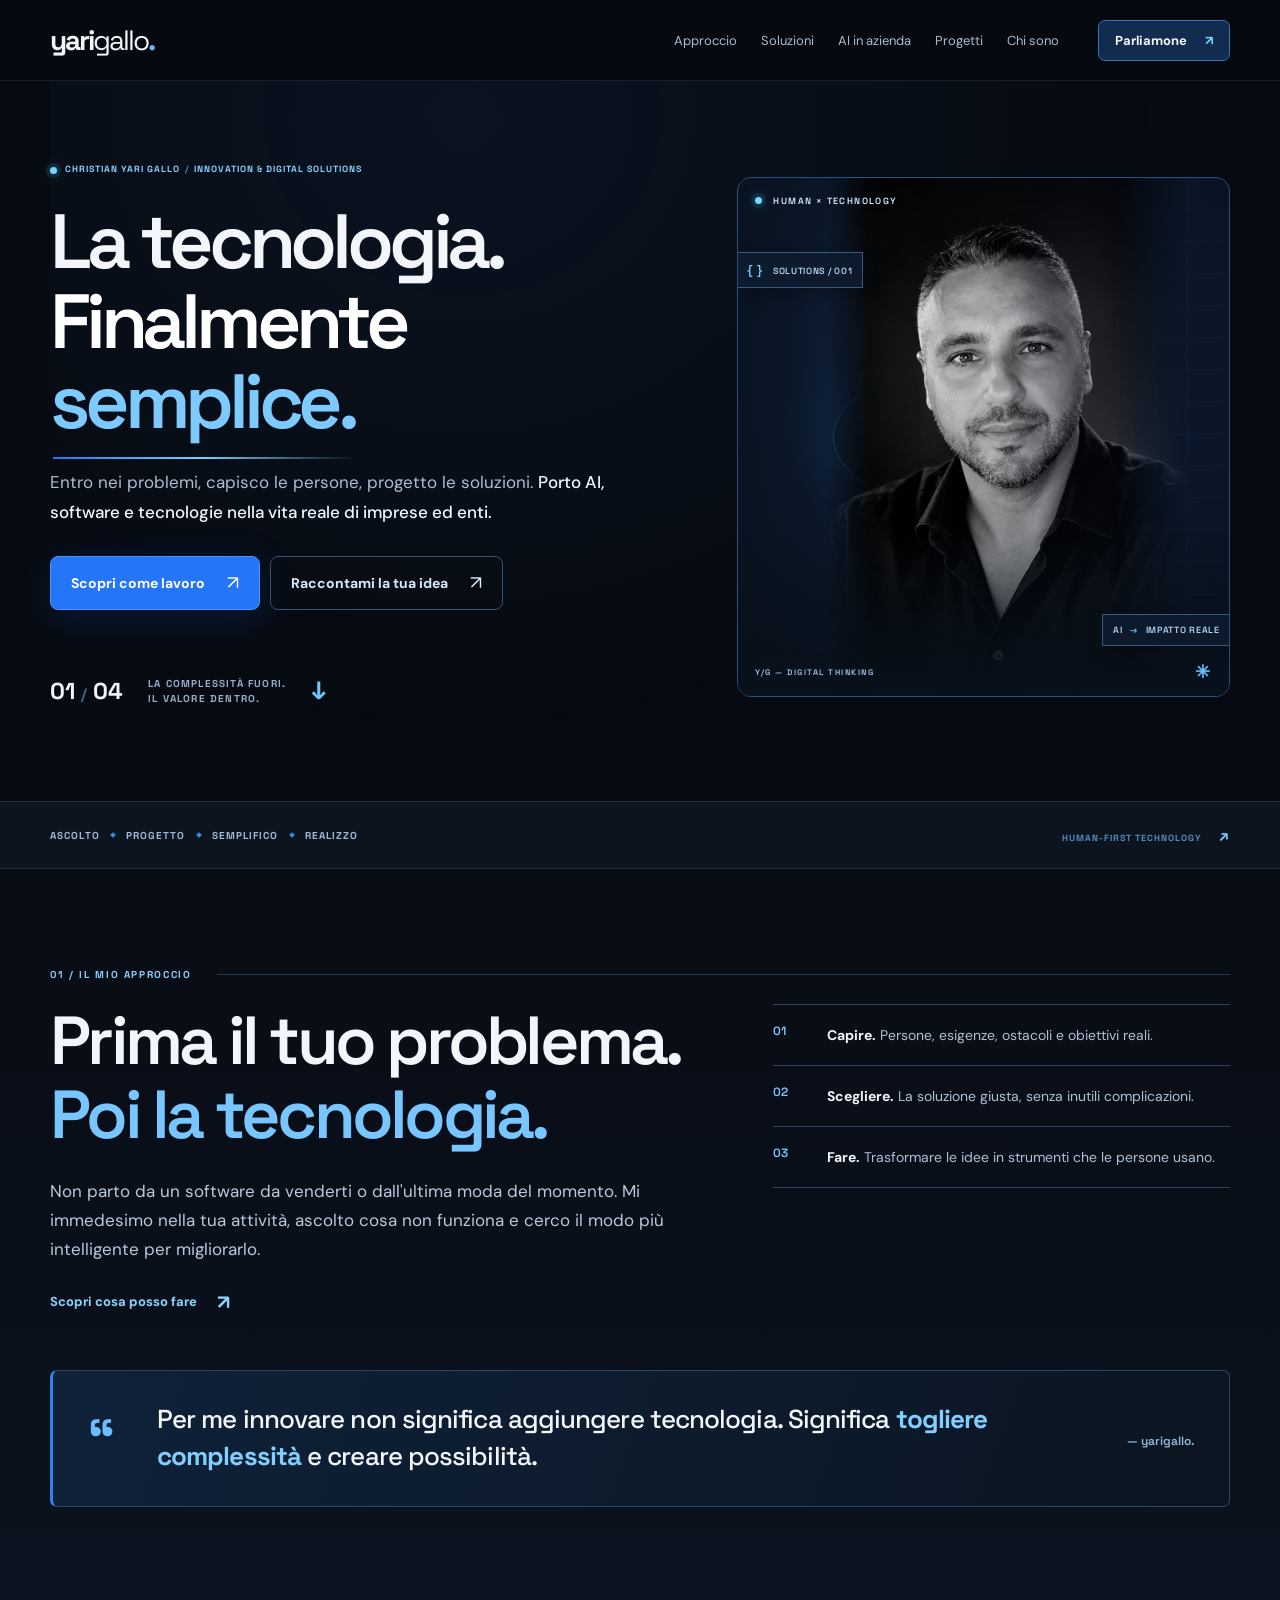
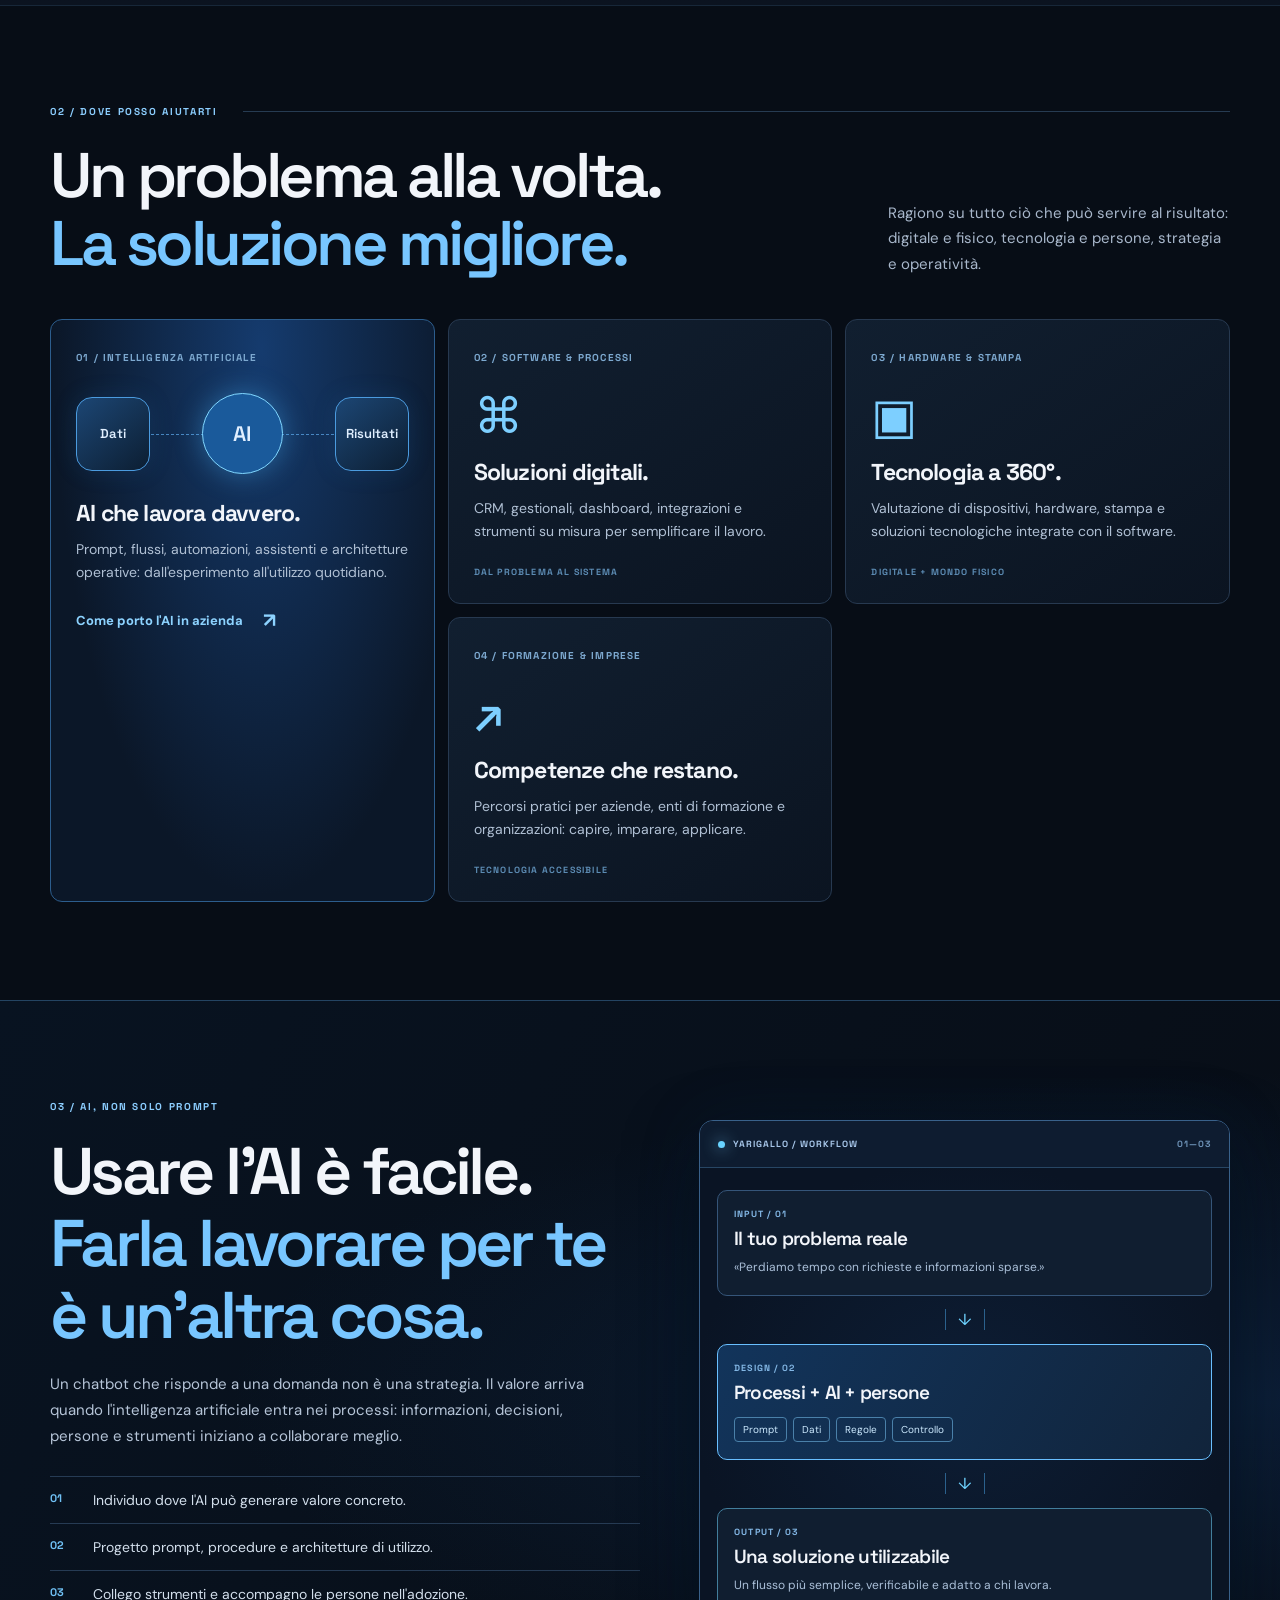
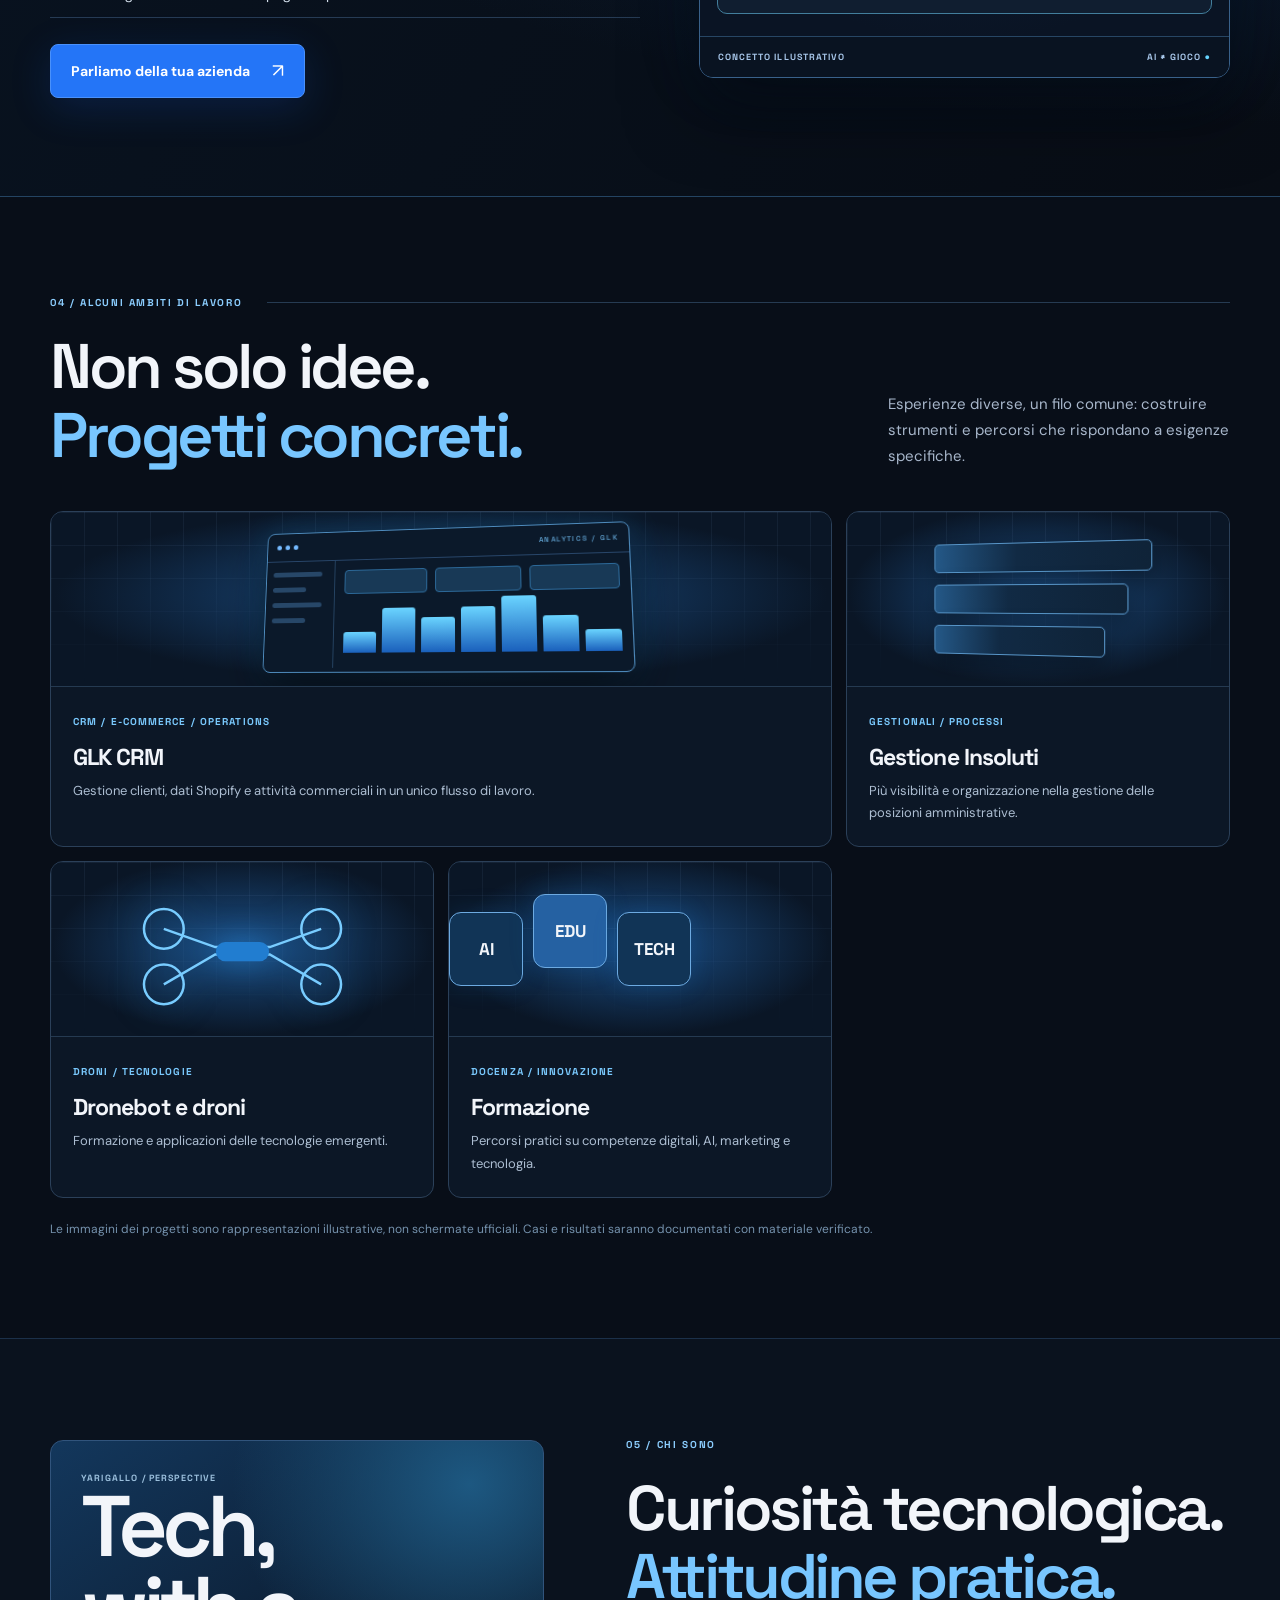
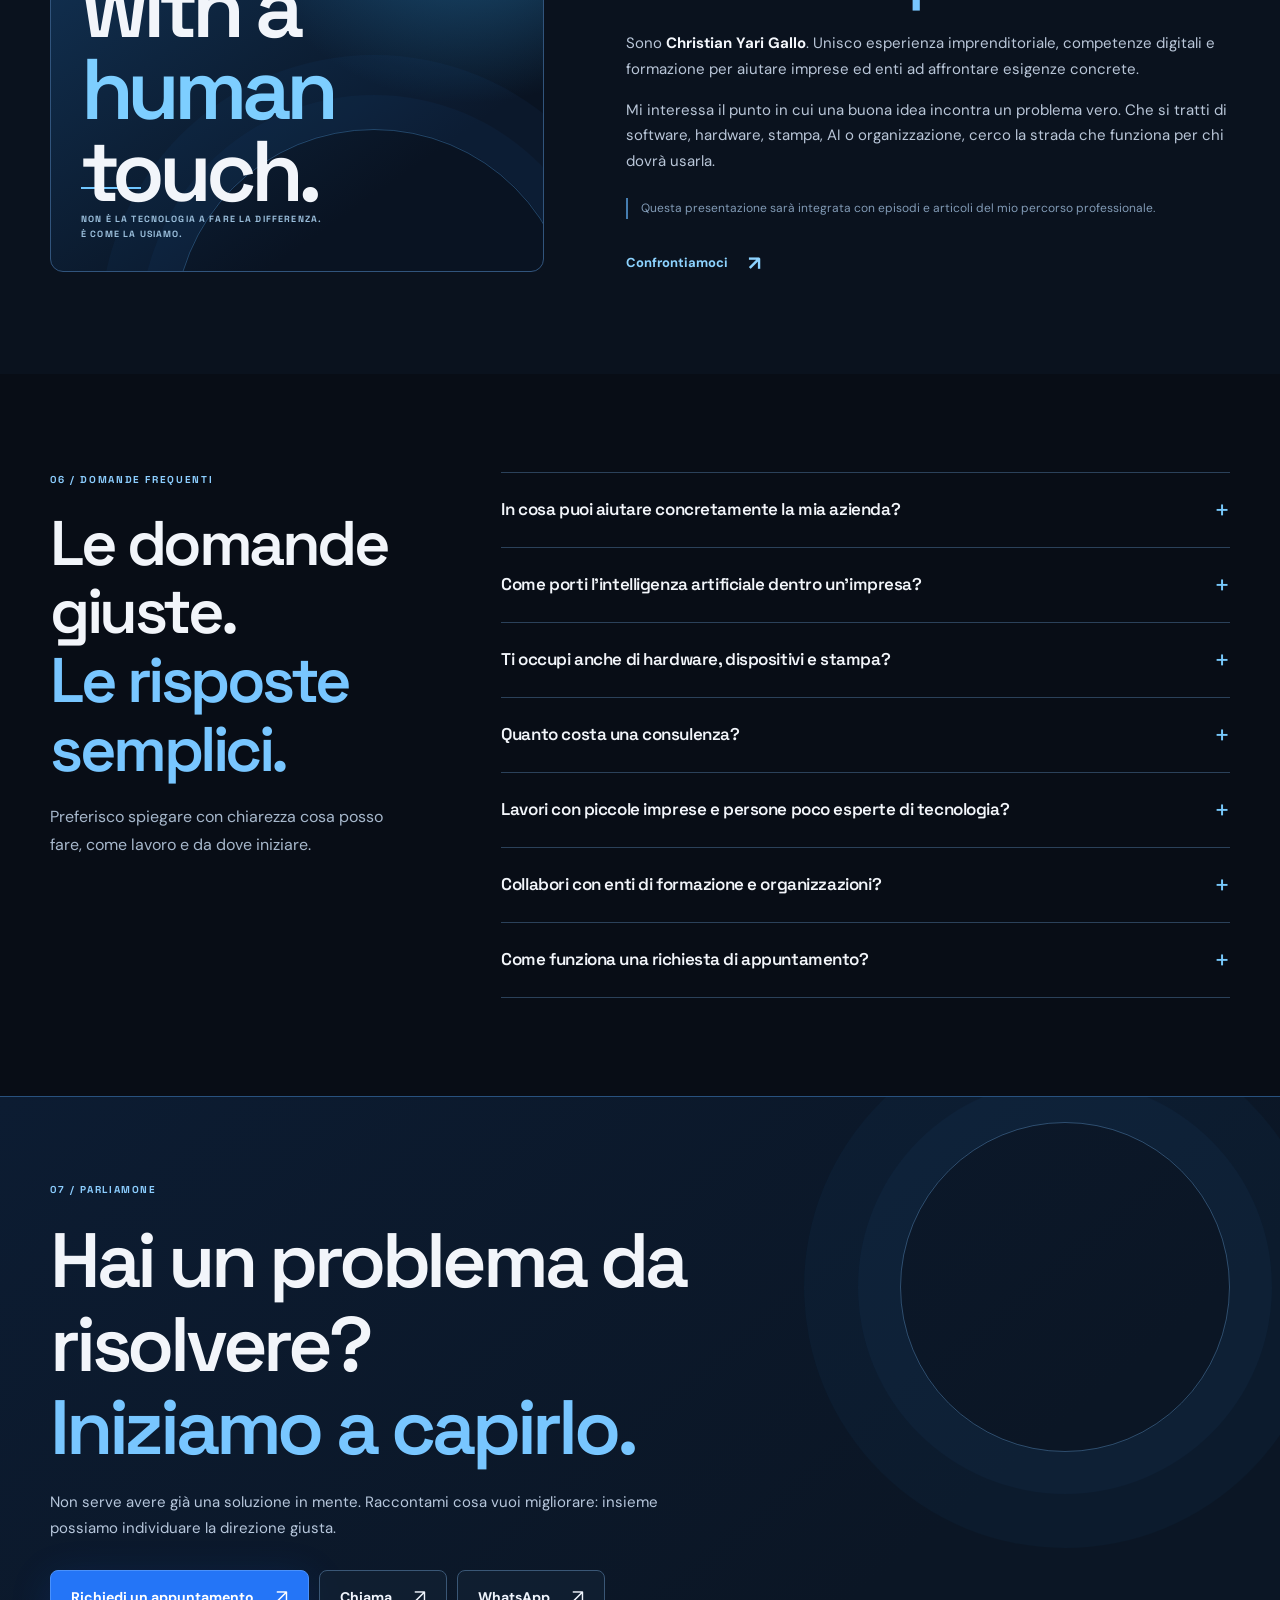
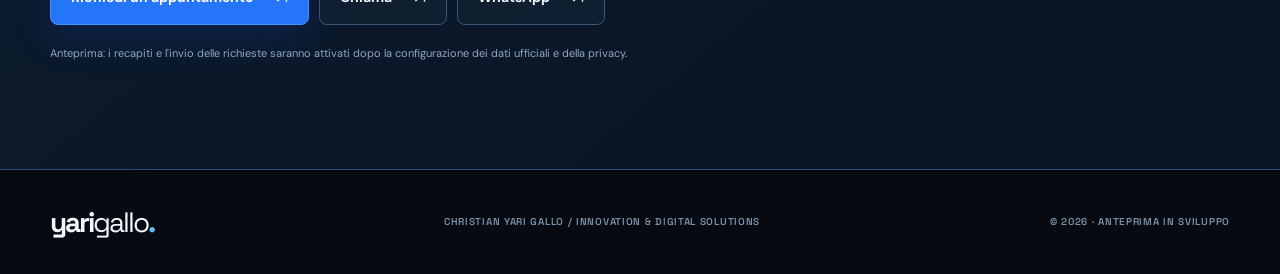
==== commit ee135521: "feat: publish yarigallo v1.2 mobile-first redesign and applied AI messaging" ====
--- a/index.html
+++ b/index.html
@@ -2,527 +2,248 @@
 <html lang="it">
 <head>
   <meta charset="utf-8">
-  <meta name="viewport" content="width=device-width, initial-scale=1">
-  <meta name="theme-color" content="#070b12">
-  <meta name="description" content="yarigallo — Christian Yari Gallo. Innovazione, intelligenza artificiale, soluzioni digitali e formazione per imprese ed enti.">
+  <meta name="viewport" content="width=device-width, initial-scale=1, viewport-fit=cover">
+  <meta name="theme-color" content="#070B11">
+  <meta name="description" content="yarigallo — Christian Yari Gallo. Rendo la tecnologia semplice, concreta e utile: AI applicata, software, hardware, digitalizzazione e formazione per imprese ed enti.">
+  <meta property="og:type" content="website">
+  <meta property="og:title" content="yarigallo. — La tecnologia, finalmente semplice.">
+  <meta property="og:description" content="Parto dai tuoi problemi. Progetto soluzioni digitali, AI e tecnologie che funzionano nella realtà.">
   <meta name="color-scheme" content="dark">
-  <meta property="og:type" content="website">
-  <meta property="og:title" content="yarigallo. — Innovation & Digital Solutions">
-  <meta property="og:description" content="La tecnologia ha valore quando crea opportunità. Soluzioni concrete per imprese ed enti.">
-  <title>yarigallo. — Innovation & Digital Solutions</title>
+  <title>yarigallo. — Tecnologia semplice, soluzioni concrete</title>
   <link rel="icon" href="[data-uri]" type="image/svg+xml">
   <link rel="preconnect" href="https://fonts.googleapis.com">
   <link rel="preconnect" href="https://fonts.gstatic.com" crossorigin>
   <link href="https://fonts.googleapis.com/css2?family=DM+Sans:wght@400;500;600;700&family=Space+Grotesk:wght@400;500;600;700&display=swap" rel="stylesheet">
+  
   <style>
-/* yarigallo v1.1 — mobile-first, zero frontend frameworks */
-:root {
-  --bg:#070b12; --panel:#0c1420; --panel-light:#111d30; --line:rgba(164,192,224,.16);
-  --white:#f5f8ff; --muted:#a5b5cc; --blue:#1975f8; --blue-light:#56c8ff;
-  --max:1200px; --radius:18px;
-}
-* { box-sizing:border-box; }
-html { scroll-behavior:smooth; scroll-padding-top:85px; }
-body { margin:0; min-width:320px; overflow-x:clip; background:var(--bg); color:var(--white); font-family:'DM Sans',system-ui,sans-serif; -webkit-font-smoothing:antialiased; }
-body.dialog-open { overflow:hidden; }
-a { text-decoration:none; color:inherit; }
-button,input,textarea,select { font:inherit; }
-button { cursor:pointer; }
-:focus-visible { outline:2px solid var(--blue-light); outline-offset:4px; }
-::selection { background:#1f7fff; color:#fff; }
-[hidden] { display:none!important; }
-.shell { width:min(var(--max),calc(100% - 36px)); margin-inline:auto; }
-.skip-link { position:fixed; z-index:999; top:-100px; left:10px; padding:12px 16px; background:#fff; color:#000; }
-.skip-link:focus { top:10px; }
-.ambient { pointer-events:none; position:absolute; z-index:-1; border-radius:50%; filter:blur(85px); }
-.ambient-one { width:480px; height:380px; top:120px; right:-210px; background:#0b4eb322; }
-.ambient-two { width:340px; height:240px; top:980px; left:-200px; background:#0b63e00d; }
-
-/* Header / Navigation */
-.site-header { position:sticky; top:0; z-index:100; background:rgba(7,11,18,.9); border-bottom:1px solid rgba(255,255,255,.075); backdrop-filter:blur(18px); -webkit-backdrop-filter:blur(18px); }
-.header-inner { display:flex; height:70px; align-items:center; justify-content:space-between; gap:14px; }
-.wordmark { font:700 29px/1 'Space Grotesk',sans-serif; letter-spacing:-2.1px; white-space:nowrap; }
-.wordmark span { font-weight:400; }
-.wordmark b { color:var(--blue-light); font-weight:700; }
-.desktop-nav { display:none; }
-.header-cta { display:none; }
-.menu-toggle { width:45px; height:45px; display:grid; align-content:center; justify-items:center; gap:7px; background:#101b2a; border:1px solid #324259; border-radius:10px; color:white; }
-.menu-toggle span { display:block; width:20px; height:2px; background:#e6f2ff; border-radius:2px; transition:transform .25s; }
-.menu-toggle[aria-expanded="true"] span:first-child { transform:translateY(4.5px) rotate(45deg); }
-.menu-toggle[aria-expanded="true"] span:last-child { transform:translateY(-4.5px) rotate(-45deg); }
-.mobile-nav { position:absolute; left:0; right:0; top:70px; display:grid; padding:14px 18px 22px; background:#0b1422; border-bottom:1px solid #334967; box-shadow:0 24px 60px #000b; }
-.mobile-nav a { padding:13px 4px; border-bottom:1px solid #263449; display:flex; justify-content:space-between; font:500 20px/1.3 'Space Grotesk',sans-serif; }
-.mobile-nav a span { color:#6e89ac; font:600 12px 'Space Grotesk',sans-serif; }
-.mobile-nav .mobile-nav-contact { justify-content:center; margin-top:14px; padding:15px; background:#145ef0; border:0; border-radius:8px; font:600 14px 'DM Sans',sans-serif; }
-
-/* Hero / portrait */
-.hero { display:flex; flex-direction:column; gap:30px; position:relative; padding-top:55px; padding-bottom:44px; }
-.hero-copy { min-width:0; position:relative; z-index:3; }
-.eyebrow,.overline { font:700 10px/1.5 'Space Grotesk',sans-serif; letter-spacing:1.55px; color:var(--blue-light); }
-.eyebrow { display:flex; flex-wrap:wrap; align-items:center; gap:8px; }
-.eyebrow-divider { color:#6383a9; }
-.signal { width:7px; height:7px; border-radius:50%; background:#52c9fc; box-shadow:0 0 0 4px #37bfff1c,0 0 17px #37bfff55; flex:none; }
-h1,h2,h3,p { margin-top:0; }
-h1,h2,h3 { font-family:'Space Grotesk',sans-serif; }
-.hero h1 { font-weight:600; font-size:clamp(41px,10.9vw,58px); letter-spacing:-.06em; line-height:1.075; max-width:720px; margin:20px 0 22px; text-wrap:balance; }
-.hero h1 span, h2 em { color:#64cfff; font-style:normal; }
-.hero-description { font-size:16px; line-height:1.75; color:#b6c5db; max-width:580px; }
-.hero-description strong { color:#e5edfa; font-weight:500; }
-.hero-actions { display:grid; grid-template-columns:1fr; gap:10px; margin-top:26px; }
-.button { display:inline-flex; justify-content:center; align-items:center; gap:18px; border-radius:9px; min-height:50px; padding:13px 17px; font-weight:700; font-size:13px; line-height:1.3; border:1px solid transparent; transition:background .2s,transform .2s,border-color .2s; }
-.button span { font-size:17px; margin-left:auto; }
-.button-primary { background:linear-gradient(115deg,#125bf1,#168ef5); box-shadow:0 12px 33px #075fe427; border-color:#338fff; color:#fff; }
-.button-secondary { background:#0e1929; border-color:#334761; color:#e8f2ff; }
-.button:hover { transform:translateY(-2px); }
-.hero-credentials { display:none; }
-.hero-portrait { height:285px; position:relative; isolation:isolate; overflow:hidden; border-radius:18px; border:1px solid #18385c; background:radial-gradient(ellipse at 66% 42%,#173960 0,#0b1425 51%,#08101c 75%); }
-.portrait-halo { position:absolute; width:310px; height:310px; border-radius:50%; right:-13px; top:-48px; border:1px solid #3c92df5c; box-shadow:0 0 60px #166ce046, inset 0 0 60px #12539f35; }
-.portrait-halo:before,.portrait-halo:after { content:''; position:absolute; border-radius:50%; inset:24px; border:1px dashed #559fe34d; }
-.portrait-halo:after { inset:-26px; transform:scaleX(.76) rotate(36deg); border-style:solid; border-color:#52b8ff4b; }
-.portrait-grid { position:absolute; inset:0; opacity:.35; background-image:linear-gradient(#5abaff12 1px, transparent 1px),linear-gradient(90deg,#5abaff12 1px,transparent 1px); background-size:36px 36px; mask-image:linear-gradient(90deg,black,transparent 85%); }
-.portrait-image { width:100%; height:100%; object-fit:cover; object-position:center 29%; display:block; filter:grayscale(1) contrast(1.055); position:relative; z-index:1; mask-image:linear-gradient(to bottom,black 75%,transparent 100%); }
-.portrait-fade { position:absolute; inset:0; z-index:2; background:linear-gradient(90deg,#07101a00 55%,#0b285628 100%),linear-gradient(0deg,#07101a 0%,transparent 27%); pointer-events:none; }
-.portrait-edge { position:absolute; z-index:2; width:120px; height:3px; background:#58cfff; box-shadow:0 0 23px #36c9fd; left:22px; bottom:22px; }
-.portrait-tag { position:absolute; z-index:3; font:600 9px 'Space Grotesk',sans-serif; letter-spacing:1.1px; color:#d1e9ff; }
-.portrait-tag-top { top:18px; left:20px; background:#071422bc; padding:9px 10px; border:1px solid #37658d88; border-radius:5px; backdrop-filter:blur(10px); }
-.tag-dot { display:inline-block; width:5px; height:5px; background:#68d3ff; border-radius:50%; margin-right:7px; }
-.portrait-tag-bottom { right:18px; bottom:20px; color:#a7cde9; }
-.portrait-tag-bottom span { color:#53c5ff; }
-.hero-scroll { display:none; }
-.ticker { overflow-x:auto; scrollbar-width:none; border-top:1px solid #192638; border-bottom:1px solid #192638; background:#0a111c; }
-.ticker::-webkit-scrollbar { display:none; }
-.ticker-inner { min-height:54px; display:flex; align-items:center; gap:22px; width:max-content; white-space:nowrap; }
-.ticker-inner span { color:#93a9c8; font:600 10px 'Space Grotesk',sans-serif; letter-spacing:1.1px; }
-.ticker-inner i { width:4px; height:4px; background:#2c89ea; border-radius:50%; flex:none; }
-
-/* Sections */
-.section { padding-top:74px; padding-bottom:74px; scroll-margin-top:72px; }
-.section-intro { display:grid; grid-template-columns:1fr; gap:14px; margin-bottom:30px; }
-.section h2,.contact-section h2 { font-size:clamp(36px,9vw,48px); line-height:1.11; font-weight:600; letter-spacing:-.053em; margin:15px 0 0; text-wrap:balance; }
-.section-intro p { color:var(--muted); line-height:1.75; max-width:430px; font-size:15px; margin:0; }
-.audience-grid { display:grid; grid-template-columns:1fr; gap:15px; }
-.audience-card { display:flex; flex-direction:column; position:relative; isolation:isolate; min-height:345px; overflow:hidden; border:1px solid #263c57; border-radius:var(--radius); padding:24px; background:radial-gradient(ellipse at 70% 12%,#194980aa,transparent 66%),linear-gradient(140deg,#10243a,#0a111c 75%); }
-.audience-education { background:radial-gradient(ellipse at 70% 10%,#103b779c,transparent 62%),linear-gradient(140deg,#0e2239,#09111c 75%); }
-.card-overline { position:relative; z-index:1; font:600 10px 'Space Grotesk',sans-serif; letter-spacing:1.4px; color:#85bce5; }
-.audience-art { position:absolute; right:12px; top:24px; height:146px; width:240px; opacity:.62; }
-.audience-art-business { display:flex; align-items:end; gap:9px; transform:skewY(-6deg); }
-.audience-art-business span { flex:1; height:65%; border:1px solid #5bb8fa66; background:repeating-linear-gradient(0deg,transparent 0 12px,#4e9ddb2c 13px 14px),linear-gradient(120deg,#126cba77,#07182a); box-shadow:0 0 21px #1472b430; }
-.audience-art-business span:nth-child(2) { height:93%; }
-.audience-art-business span:nth-child(3) { height:73%; }
-.audience-art-business span:nth-child(4) { height:100%; }
-.audience-art-business span:nth-child(5) { height:58%; }
-.audience-art-education { display:grid; place-items:center; }
-.education-orbit { width:148px; height:148px; border:1px solid #65bdff8c; border-radius:50%; box-shadow:0 0 40px #1677d939; position:absolute; transform:rotate(35deg) scaleX(.55); }
-.education-orbit:nth-child(2){ transform:rotate(-52deg) scaleX(.55); }
-.education-orbit:nth-child(3){ width:95px; height:95px; transform:none; border-color:#52bfff7c; }
-.audience-content { margin-top:auto; position:relative; z-index:1; }
-.card-symbol { border:1px solid #3d7fa7; color:#68ceff; display:grid; place-items:center; width:35px; height:35px; border-radius:10px; margin-bottom:12px; }
-.audience-card h3 { font-size:25px; letter-spacing:-.04em; margin-bottom:7px; }
-.audience-card p { font-size:14px; line-height:1.6; color:#b2c4da; max-width:460px; margin-bottom:17px; }
-.inline-link { font-size:13px; color:#7cdaff; font-weight:700; display:inline-flex; gap:13px; align-items:center; }
-.inline-link span { transition:transform .2s; }
-.inline-link:hover span { transform:translate(3px,-3px); }
-.solutions-grid { display:grid; grid-template-columns:1fr; gap:12px; }
-.solution-card { display:flex; flex-direction:column; min-height:225px; position:relative; overflow:hidden; padding:24px; border:1px solid var(--line); border-radius:16px; background:linear-gradient(150deg,#111f31,#0b131f 75%); transition:transform .2s,border-color .2s; }
-.solution-card:after { content:''; position:absolute; height:1px; width:85px; background:#318cf4; left:24px; bottom:0; box-shadow:0 0 15px #358fff; }
-.solution-card:hover,.project-card:hover { transform:translateY(-4px); border-color:#3c78b69a; }
-.service-number { color:#6d91b2; font-size:11px; }
-.service-symbol { font:500 37px 'Space Grotesk',sans-serif; color:#64c9fa; margin:18px 0 10px; text-shadow:0 0 28px #2784d866; }
-.solution-card h3 { margin:0 0 9px; font-size:20px; letter-spacing:-.03em; }
-.solution-card p { font-size:13px; color:#aebed3; line-height:1.65; margin:0 0 25px; }
-.service-end { margin-top:auto; color:#6683a5; font-size:9px; letter-spacing:1.05px; }
-
-/* Projects */
-.section-projects { background:linear-gradient(180deg,#080e18,#0b1320 48%,#080d16); border-top:1px solid #172437; border-bottom:1px solid #172437; }
-.projects-grid { display:grid; grid-template-columns:1fr; gap:14px; }
-.project-card { min-width:0; border:1px solid #23364f; background:#0c1624; overflow:hidden; border-radius:16px; transition:transform .2s,border-color .2s; }
-.project-art { height:190px; position:relative; overflow:hidden; display:grid; place-items:center; background:radial-gradient(ellipse at 55% 45%,#173d6a,#0a1525 67%); }
-.project-art:after { content:''; position:absolute; inset:0; background:linear-gradient(to bottom,transparent 65%,#0b1420 100%); pointer-events:none; }
-.project-content { padding:21px 23px 24px; }
-.project-tags { color:#70c6f5; font:600 9px 'Space Grotesk',sans-serif; letter-spacing:1px; }
-.project-tags i { color:#456482; font-style:normal; padding:0 4px; }
-.project-content h3 { font-size:23px; margin:12px 0 8px; letter-spacing:-.03em; }
-.project-content p { color:#afc1d8; font-size:13px; line-height:1.65; max-width:510px; }
-.project-index { font:600 9px 'Space Grotesk',sans-serif; color:#5a7798; letter-spacing:1.4px; }
-.crm-window { width:80%; height:155px; transform:perspective(580px) rotateX(5deg) rotateY(-8deg); border:1px solid #4e97cf; border-radius:8px; background:#081525; box-shadow:0 28px 65px #0009,0 0 40px #2487e24b; overflow:hidden; }
-.crm-top { display:flex; align-items:center; gap:5px; padding:9px 11px; border-bottom:1px solid #1e4067; }
-.crm-top span { width:5px; height:5px; border-radius:50%; background:#4b97c1; }
-.crm-top i { margin-left:auto; font-size:6px; letter-spacing:2px; font-style:normal; color:#6da8e0; }
-.crm-ui { display:grid; grid-template-columns:22% 78%; height:130px; }
-.crm-side { border-right:1px solid #173b5c; padding:10px 6px; }
-.crm-side i { display:block; width:85%; height:5px; border-radius:3px; background:#244e76; margin-bottom:10px; }
-.crm-side i:nth-child(even) { width:60%; opacity:.55; }
-.crm-data { padding:8px 12px; }
-.crm-stats { display:flex; gap:8px; }
-.crm-stats i { flex:1; height:26px; border:1px solid #23547e; border-radius:4px; background:linear-gradient(110deg,#173d67,#0d243c); }
-.crm-bars { margin-top:12px; display:flex; align-items:end; gap:7px; height:48px; }
-.crm-bars i { flex:1; height:33%; border-radius:3px 3px 0 0; background:linear-gradient(#73defa,#1872d1); }
-.crm-bars i:nth-child(2n) { height:68%; }.crm-bars i:nth-child(3n) { height:88%; }.crm-bars i:nth-child(5n) { height:49%; }
-.art-data { background:radial-gradient(ellipse at 50% 45%,#16396a,#091422 70%); }
-.data-visual { width:145px; height:145px; border-radius:50%; border:13px solid #246ddb; border-right-color:#67cfff; border-top-color:#134578; box-shadow:0 0 38px #167ce65e,inset 0 0 45px #167ce625; position:relative; }
-.data-visual span { position:absolute; height:1px; width:175px; background:#3a9df351; left:-28px; top:50%; transform:rotate(30deg); }
-.data-visual span:nth-child(2) { transform:rotate(-40deg); }.data-visual span:nth-child(3) { transform:rotate(90deg); }
-.art-drone svg { width:min(85%,300px); overflow:visible; filter:drop-shadow(0 0 24px #227de28b); transform:rotate(-7deg); }
-.art-education { gap:10px; display:flex; align-items:center; justify-content:center; }
-.edu-square { border:1px solid #3f8ed2; border-radius:12px; background:#173a61bc; color:#8bdbff; font:700 17px 'Space Grotesk',sans-serif; padding:23px 14px; box-shadow:0 12px 35px #0007; transform:rotate(-12deg); }
-.edu-square:nth-child(2) { transform:translateY(-18px); }.edu-square:nth-child(3) { transform:rotate(10deg); }
-.project-disclaimer { font-size:11px; line-height:1.6; margin:17px 0 0; color:#8298b6; }
-
-/* About / Method */
-.about { display:grid; gap:32px; }
-.about-mark { position:relative; min-height:260px; padding:25px; display:flex; flex-direction:column; justify-content:space-between; border:1px solid #284461; border-radius:18px; overflow:hidden; background:radial-gradient(ellipse at 50% 50%,#164b8b7a,transparent 67%),repeating-linear-gradient(90deg,transparent 0 44px,#5f9cd00a 45px 46px),#0b1727; }
-.about-mark:after { content:''; position:absolute; width:240px; height:240px; border-radius:50%; border:1px solid #4d98e44f; right:-75px; top:15px; box-shadow:0 0 75px #176dc74d; }
-.about-mark-top,.about-mark-bottom { position:relative; z-index:1; font:600 9px 'Space Grotesk',sans-serif; letter-spacing:1.4px; color:#8eb9db; }
-.about-quote { font:500 clamp(27px,7vw,37px)/1.2 'Space Grotesk',sans-serif; letter-spacing:-.045em; max-width:370px; position:relative; z-index:1; }
-.about-mark-bottom { display:flex; flex-wrap:wrap; gap:17px; }
-.about h2 { margin:16px 0 24px; }
-.about-copy p { color:#aabbd1; line-height:1.8; font-size:14px; }
-.about-copy .about-lead { color:#dce7f5; font-size:16px; }
-.about-copy .inline-link { margin-top:10px; }
-.method-grid { display:grid; grid-template-columns:repeat(2,minmax(0,1fr)); gap:25px 14px; margin-top:36px; }
-.method-step { border-top:1px solid #376a9b; padding-top:22px; position:relative; }
-.method-step:before { content:''; position:absolute; top:-4px; left:0; width:7px; height:7px; background:#68cfff; box-shadow:0 0 20px #55beff; border-radius:50%; }
-.method-step>span { font:600 11px 'Space Grotesk',sans-serif; color:#64c6ff; }
-.method-step h3 { margin:22px 0 9px; font-size:19px; letter-spacing:-.035em; }
-.method-step p { margin:0; color:#9cafc8; line-height:1.55; font-size:13px; }
-
-/* FAQ / Contact */
-.faq-list { margin-top:8px; }
-.faq-list details { padding:18px 0; border-bottom:1px solid #253448; }
-.faq-list details:first-child { border-top:1px solid #253448; }
-.faq-list summary { cursor:pointer; list-style:none; font:500 16px/1.4 'Space Grotesk',sans-serif; letter-spacing:-.015em; position:relative; padding-right:38px; }
-.faq-list summary::-webkit-details-marker { display:none; }
-.faq-list summary:after { content:'+'; position:absolute; top:-6px; right:4px; font:300 29px 'DM Sans',sans-serif; color:#6bcfff; }
-.faq-list details[open] summary:after { content:'−'; }
-.faq-list details p { max-width:730px; color:#aebdd3; line-height:1.7; font-size:14px; margin:12px 35px 0 0; }
-.contact-section { position:relative; padding:72px 0 82px; background:radial-gradient(ellipse at 50% 135%,#1248848a,transparent 68%),#0b1422; border-top:1px solid #28415e; border-bottom:1px solid #28415e; overflow:hidden; scroll-margin-top:70px; }
-.contact-inner { position:relative; z-index:1; }
-.contact-circuit { position:absolute; right:-100px; bottom:-200px; width:360px; height:360px; border:1px solid #367dc74a; border-radius:50%; box-shadow:inset 0 0 65px #1e72bd36,0 0 100px #1760cb2b; pointer-events:none; }
-.contact-circuit:before,.contact-circuit:after { content:''; position:absolute; border:1px dashed #428cce73; border-radius:50%; inset:38px; }.contact-circuit:after { inset:-30px; transform:scaleX(.7) rotate(60deg); }
-.contact-section h2 { margin:16px 0 18px; max-width:760px; }
-.contact-section>div>p:not(.contact-notice) { max-width:570px; font-size:15px; color:#b5c5d8; line-height:1.75; }
-.contact-actions { display:grid; grid-template-columns:1fr; gap:10px; margin-top:27px; max-width:560px; }
-.contact-notice { color:#88a3c2; font-size:11px; line-height:1.6; max-width:560px; margin-top:17px; }
-.footer { display:flex; flex-direction:column; gap:13px; padding-block:30px 100px; }
-.footer p { font:600 9px 'Space Grotesk',sans-serif; color:#8598b3; letter-spacing:1px; margin:0; }
-.footer p span { color:#59bdec; }
-.mobile-contact-bar { position:fixed; z-index:95; left:0; right:0; bottom:0; background:#07101bf0; border-top:1px solid #2b4765; padding:9px 16px max(10px,env(safe-area-inset-bottom)); backdrop-filter:blur(15px); }
-.mobile-contact-bar a { display:flex; align-items:center; justify-content:space-between; padding:12px 15px; background:linear-gradient(110deg,#145ef0,#147ff1); border:1px solid #368ff7; border-radius:9px; font-size:13px; font-weight:700; }
-
-/* Appointment dialog, safe inactive until official contacts/privacy are configured */
-dialog { width:min(640px,calc(100% - 24px)); max-height:90dvh; overflow-y:auto; border:1px solid #355475; border-radius:16px; padding:22px; background:#0b1523; color:#f2f7ff; box-shadow:0 35px 110px #000e; }
-dialog::backdrop { background:#02050bdd; backdrop-filter:blur(7px); }
-.dialog-heading { display:flex; align-items:start; justify-content:space-between; gap:18px; }
-.dialog-heading h2 { font-size:27px; line-height:1.14; letter-spacing:-1px; margin:10px 0 0; }
-.dialog-close { border:1px solid #36506d; background:#112339; border-radius:8px; color:white; font-size:26px; line-height:1; width:36px; height:36px; flex:none; }
-.dialog-description { font-size:13px; line-height:1.6; color:#abbdd3; margin:16px 0; }
-#appointment-form label { display:flex; flex-direction:column; gap:7px; font-size:12px; font-weight:600; color:#d4e0ed; margin:12px 0; }
-#appointment-form input,#appointment-form select,#appointment-form textarea { min-height:46px; width:100%; padding:12px; border:1px solid #3a5270; border-radius:8px; background:#111e30; color:#f5faff; outline-offset:3px; }
-#appointment-form textarea { resize:vertical; min-height:100px; }
-.form-grid { display:grid; gap:0; }
-#appointment-form .checkbox-label { flex-direction:row; align-items:center; gap:8px; }
-.checkbox-label input { width:17px!important; min-height:17px!important; }
-#privacy-consent a { color:#78d2ff; font-size:12px; }
-.form-status { font-size:12px; color:#e3c49c; line-height:1.6; }
-.form-submit { width:100%; }
-
-/* Progressive enhancement */
-.reveal { opacity:1; transform:none; }
-.js .reveal { opacity:0; transform:translateY(18px); transition:opacity .7s ease,transform .7s ease; }
-.js .reveal.is-visible { opacity:1; transform:none; }
-@media (min-width:520px) {
-  .hero-actions { grid-template-columns:repeat(2,max-content); }
-  .contact-actions { grid-template-columns:repeat(2,1fr); }
-  .contact-actions .button-primary { grid-column:span 2; }
-  .form-grid { grid-template-columns:1fr 1fr; gap:13px; }
-}
-@media (min-width:700px) {
-  .shell { width:min(var(--max),calc(100% - 70px)); }
-  .header-inner { height:78px; }
-  .mobile-nav { top:78px; }
-  .hero { padding-top:72px; gap:38px; }
-  .hero h1 { font-size:clamp(54px,7vw,75px); }
-  .hero-description { font-size:18px; }
-  .hero-portrait { height:385px; }
-  .portrait-halo { width:420px; height:420px; right:15%; top:-60px; }
-  .section { padding-top:100px; padding-bottom:100px; }
-  .section-intro { grid-template-columns:1.3fr .7fr; align-items:end; gap:35px; margin-bottom:40px; }
-  .section h2 { font-size:clamp(44px,5vw,64px); }
-  .audience-grid { grid-template-columns:1fr 1fr; }
-  .audience-card { min-height:400px; padding:30px; }
-  .solutions-grid { grid-template-columns:repeat(2,1fr); }
-  .projects-grid { grid-template-columns:repeat(2,minmax(0,1fr)); }
-  .project-featured { grid-column:span 2; display:grid; grid-template-columns:1.1fr .9fr; align-items:center; }
-  .project-featured .project-art { height:100%; min-height:270px; }
-  .project-featured .project-content { padding:35px; }
-  .project-content { padding:25px; }
-  .about { grid-template-columns:1fr 1fr; align-items:center; gap:50px; }
-  .about-mark { min-height:390px; }
-  .method-grid { grid-template-columns:repeat(4,1fr); }
-  .contact-section { padding:100px 0; }
-  .contact-section h2 { font-size:clamp(53px,5vw,76px); }
-  .footer { flex-direction:row; align-items:center; justify-content:space-between; padding-bottom:34px; }
-  .mobile-contact-bar { display:none; }
-}
-@media (min-width:1000px) {
-  .site-header .header-inner { height:82px; }
-  .desktop-nav { display:flex; gap:31px; align-items:center; margin-left:auto; margin-right:auto; }
-  .desktop-nav a { color:#b7c5d9; font-size:13px; transition:color .2s; }
-  .desktop-nav a:hover { color:#72d4ff; }
-  .header-cta { display:flex; align-items:center; gap:15px; padding:13px 20px; background:#145be0; border:1px solid #357fea; border-radius:8px; font-size:13px; font-weight:700; }
-  .menu-toggle,.mobile-nav { display:none!important; }
-  .hero { min-height:630px; flex-direction:row; align-items:center; gap:6%; padding-block:66px 84px; }
-  .hero-copy { flex:1 1 55%; }
-  .hero h1 { font-size:clamp(60px,5.15vw,81px); max-width:725px; letter-spacing:-.065em; margin:24px 0 23px; }
-  .hero-description { max-width:530px; }
-  .hero-actions { margin-top:29px; }
-  .hero-credentials { display:flex; align-items:center; flex-wrap:wrap; gap:11px; font:600 9px 'Space Grotesk',sans-serif; color:#7395b7; letter-spacing:1.25px; margin:46px 0 0; }
-  .hero-credentials i { width:3px; height:3px; border-radius:50%; background:#5fc8ff; }
-  .hero-portrait { flex:0 0 41%; height:490px; max-width:480px; border-radius:20px; }
-  .portrait-image { object-position:center 22%; }
-  .portrait-halo { width:420px; height:420px; right:-40px; top:-40px; }
-  .hero-scroll { display:flex; position:absolute; bottom:28px; right:0; gap:18px; align-items:center; color:#86a8ca; font:600 10px 'Space Grotesk',sans-serif; letter-spacing:1.4px; }
-  .hero-scroll span { font-size:19px; color:#59c5ff; }
-  .solutions-grid { grid-template-columns:repeat(4,1fr); }
-  .solution-card { min-height:310px; padding:25px; }
-  .service-symbol { margin:35px 0 20px; }
-  .projects-grid { grid-template-columns:repeat(3,minmax(0,1fr)); }
-  .project-featured { grid-column:span 2; }
-  .project-card { min-height:385px; }
-  .project-art { height:230px; }
-  .about { gap:80px; }
-  .about-mark { min-height:455px; padding:35px; }
-  .about-quote { font-size:43px; }
-  .faq { max-width:970px; }
-  .faq-list summary { font-size:19px; }
-  .faq-list details { padding:22px 0; }
-  .contact-actions { grid-template-columns:repeat(3,max-content); max-width:none; }
-  .contact-actions .button-primary { grid-column:auto; }
-}
-@media (prefers-reduced-motion:reduce) {
-  html { scroll-behavior:auto; }
-  .js .reveal { opacity:1!important; transform:none!important; transition:none!important; }
-  .button,.solution-card,.project-card,.inline-link span,.menu-toggle span { transition:none!important; }
-}
-
-  </style>
-
+/* yarigallo v1.2 — Mobile-first visual system. No fixed-width horizontal layouts. */
+:root{--night:#070b11;--navy:#0b1420;--surface:#101d2d;--ink:#f2f5fa;--muted:#a8b7cb;--blue:#2376f5;--ice:#7dcfff;--line:rgba(155,189,226,.18);--max:1180px}
+*,*::before,*::after{box-sizing:border-box}
+html{width:100%;max-width:100%;overflow-x:hidden;scroll-behavior:smooth;scroll-padding-top:82px;overscroll-behavior-x:none}
+body{margin:0;width:100%;max-width:100%;min-width:0;overflow-x:hidden;background:var(--night);color:var(--ink);font-family:'DM Sans',system-ui,sans-serif;-webkit-font-smoothing:antialiased;overscroll-behavior-x:none}
+body.dialog-open{overflow:hidden}
+main,section,header,footer{max-width:100%;min-width:0}
+img,svg{max-width:100%}img{display:block}a{color:inherit;text-decoration:none}button,textarea,select,input{font:inherit}button{cursor:pointer}button,a{-webkit-tap-highlight-color:transparent}h1,h2,h3,p{margin-top:0}h1,h2,h3{font-family:'Space Grotesk',system-ui,sans-serif}h2{font-size:clamp(34px,8.8vw,63px);line-height:1.09;letter-spacing:-.055em;font-weight:600;margin-bottom:20px;overflow-wrap:break-word}h2 em{font-style:normal;color:#78c6ff}p{line-height:1.72}strong{font-weight:700}::selection{background:#2478ec;color:#fff}*:focus-visible{outline:2px solid #83d4ff;outline-offset:4px}[hidden]{display:none!important}
+.container{width:min(var(--max),calc(100% - 36px));margin-inline:auto;min-width:0}.skip-link{position:fixed;top:-100px;left:12px;z-index:1000;background:white;color:black;padding:12px}.skip-link:focus{top:12px}
+.site-frame{pointer-events:none;position:fixed;inset:0;border:8px solid transparent;z-index:-10}
+.header{position:sticky;top:0;z-index:120;background:rgba(7,11,17,.92);border-bottom:1px solid #25334780;backdrop-filter:blur(18px);-webkit-backdrop-filter:blur(18px)}.header-inner{height:68px;display:flex;justify-content:space-between;align-items:center;gap:12px}.brand{font:700 28px/1 'Space Grotesk',system-ui,sans-serif;letter-spacing:-2px;white-space:nowrap}.brand span{font-weight:400}.brand b{font-weight:700;color:#65baff}.desktop-nav,.header-contact{display:none}.menu-btn{width:44px;height:44px;border:1px solid #3b4c66;border-radius:10px;background:#111d2d;display:grid;place-content:center;gap:7px;flex:none}.menu-btn span{width:20px;height:2px;background:white;border-radius:4px;transition:transform .2s}.menu-btn[aria-expanded="true"] span:first-child{transform:translateY(4.5px) rotate(45deg)}.menu-btn[aria-expanded="true"] span:last-child{transform:translateY(-4.5px) rotate(-45deg)}.mobile-menu{position:absolute;top:68px;left:0;right:0;max-height:calc(100dvh - 68px);overflow-y:auto;background:#0a1421;border-bottom:1px solid #2f4b71;padding:12px 18px 24px;box-shadow:0 35px 60px #000b}.mobile-menu>a{display:flex;align-items:center;justify-content:space-between;padding:13px 5px;border-bottom:1px solid #22364d;font:600 19px 'Space Grotesk',sans-serif}.mobile-menu>a span{color:#7999b8;font-size:11px}.mobile-menu .mobile-menu-cta{margin-top:15px;background:#246ff0;border:0;border-radius:9px;padding:14px;font:700 14px 'DM Sans',sans-serif;justify-content:center}
+.overline,.section-kicker{font:700 10px/1.5 'Space Grotesk',sans-serif;letter-spacing:1.65px;color:#8cceff}.small-slash{color:#657e9f;margin-inline:5px}.live-dot,.blink{height:7px;width:7px;flex:none;border-radius:50%;background:#79d7ff;box-shadow:0 0 0 4px #38bcfa21,0 0 16px #51c8ff77;display:inline-block;margin-right:8px}.section-kicker{display:flex;align-items:center;gap:25px;margin-bottom:22px}.section-rule{height:1px;background:#263b52;flex:1}
+.btn{display:inline-flex;align-items:center;justify-content:space-between;gap:22px;min-height:52px;border-radius:8px;padding:14px 20px;font-size:14px;line-height:1.3;font-weight:700;border:1px solid transparent;transition:transform .2s,background .2s,border-color .2s;max-width:100%;text-align:left}.btn span{margin-left:auto;font-size:19px;font-weight:400}.btn:hover{transform:translateY(-2px)}.btn-main{color:white;background:#2475f7;border-color:#4a91fb;box-shadow:0 10px 40px #1462f52d}.btn-outline{border-color:#3a5776;background:rgba(18,34,52,.7);color:#f0f5fd}.btn-text{background:transparent;border-color:#39516b;color:#d7eaff}.text-link{color:#8dd3ff;display:inline-flex;align-items:center;gap:20px;font-weight:700;font-size:13px}.text-link span{font-size:20px;transition:transform .2s}.text-link:hover span{transform:translate(3px,-3px)}
+/* Hero: mobile is a deliberate vertical composition, no carousels or oversize widths. */
+.hero{position:relative;display:grid;grid-template-columns:minmax(0,1fr);gap:27px;padding-top:38px;padding-bottom:45px;isolation:isolate}.hero:before{content:'';position:absolute;inset:0;z-index:-1;background:radial-gradient(ellipse at 35% 5%,rgba(33,76,149,.13),transparent 64%);pointer-events:none}.hero-copy{min-width:0}.hero .overline{display:flex;align-items:center;flex-wrap:wrap;font-size:9px;letter-spacing:1px}.hero h1{font-size:clamp(45px,11.35vw,66px);font-weight:600;line-height:1.04;letter-spacing:-.068em;margin:24px 0 20px;max-width:800px;text-wrap:balance}.hero h1 .hero-simple{color:#fff}.hero h1 em{font-style:normal;color:#7dcaff;position:relative}.hero h1 em:after{content:'';position:absolute;left:1%;right:0;bottom:-9px;height:2px;background:linear-gradient(90deg,#2376f5,#7bcfff,transparent)}.hero-lead{max-width:560px;font-size:15.5px;line-height:1.74;color:#aebfd3;margin:0}.hero-lead strong{color:#f5f8ff;font-weight:500}.hero-actions{display:grid;grid-template-columns:1fr;gap:10px;margin-top:28px}.hero-foot{display:none}
+.hero-art{position:relative;height:270px;min-width:0;max-width:100%;overflow:hidden;border-radius:14px;border:1px solid #27517e;background:radial-gradient(ellipse at 50% 38%,#173765 0%,#0c192b 58%,#080d15 100%);isolation:isolate;contain:paint}.art-grid{position:absolute;inset:0;background-image:linear-gradient(90deg,#7caee710 1px,transparent 1px),linear-gradient(#7caee710 1px,transparent 1px);background-size:32px 32px;mask-image:linear-gradient(90deg,transparent,#000 80%);opacity:.75}.orbit{position:absolute;border:1px solid #4da7ef61;border-radius:50%;width:300px;height:300px;left:50%;top:50%;transform:translate(-50%,-50%) rotateX(60deg) rotate(-25deg);box-shadow:0 0 70px #2176d82b}.orbit-two{width:210px;height:210px;transform:translate(-50%,-50%) rotateY(62deg) rotate(35deg);border-color:#80c7ff77}.photo-shell{position:absolute;inset:0 8% 0 18%;z-index:1;mask-image:linear-gradient(90deg,transparent 0%,#000 12%,#000 80%,transparent 100%)}.photo-shell img{width:100%;height:100%;object-fit:cover;object-position:center 24%;filter:grayscale(1) contrast(1.07)}.art-shade{position:absolute;z-index:2;inset:0;background:linear-gradient(0deg,#08111c 0%,transparent 33%),linear-gradient(90deg,#0913216e 0%,transparent 33%,#0b162b55 100%);pointer-events:none}.art-topline{position:absolute;z-index:3;top:17px;left:17px;font:600 9px 'Space Grotesk',sans-serif;letter-spacing:1.4px;color:#d7eaff}.art-float{position:absolute;z-index:4;border:1px solid #4b7faea3;background:#101d30d9;padding:9px 10px;color:#b5d4f2;font:600 9px 'Space Grotesk',sans-serif;letter-spacing:.7px;box-shadow:0 6px 18px #0004;backdrop-filter:blur(9px)}.art-float-one{top:74px;left:12px}.float-icon{color:#7dd5ff;margin-right:6px;font-size:12px}.art-float-two{bottom:50px;right:11px}.art-float-two span{color:#63c3ff;margin-inline:5px}.art-bottom{position:absolute;bottom:13px;left:17px;right:17px;z-index:5;display:flex;justify-content:space-between;align-items:center;color:#a8c5e4;font:600 8px 'Space Grotesk',sans-serif;letter-spacing:1.5px}.art-bottom span:last-child{font-size:18px;color:#62beff}
+.signal-strip{border-top:1px solid #1d2e44;border-bottom:1px solid #1d2e44;background:#0c1420}.strip-inner{display:flex;align-items:center;flex-wrap:wrap;justify-content:space-between;gap:9px 11px;min-height:72px;padding-block:14px}.strip-inner>span{font:700 10px 'Space Grotesk',sans-serif;letter-spacing:1.1px;color:#a0b9d6}.strip-inner i{display:block;width:4px;height:4px;background:#318de8;transform:rotate(45deg)}.strip-tail{display:none}
+/* Shared sections */
+.section{padding-block:84px;scroll-margin-top:74px}.section-top{display:grid;grid-template-columns:minmax(0,1fr);gap:6px;margin-bottom:31px}.section-top p{max-width:450px;color:var(--muted);font-size:15px;margin:0}.section-top h2{margin:0}.large-copy{font-size:17px;line-height:1.7;color:#bbc9db}.reveal{opacity:1;transform:none}.js .reveal{opacity:1;transform:none}.js .reveal.is-visible{opacity:1;transform:none}
+/* Approach: editorial not feature-card soup */
+.section-approach{background:linear-gradient(180deg,#080c14,#0b1320);border-bottom:1px solid #172739}.approach-layout{display:grid;grid-template-columns:minmax(0,1fr);gap:35px}.approach-main h2{font-size:clamp(36px,9vw,68px);margin-bottom:25px}.approach-main .text-link{margin-top:8px}.approach-steps{border-top:1px solid #30425a}.approach-steps>div{display:grid;grid-template-columns:39px minmax(0,1fr);gap:15px;align-items:start;padding:18px 0;border-bottom:1px solid #30425a}.approach-steps>div>span{color:#7cc9ff;font:600 12px 'Space Grotesk',sans-serif}.approach-steps p{margin:0;color:#b1c0d3;font-size:14px}.approach-steps strong{color:#f2f6fb}.principle{display:grid;grid-template-columns:minmax(0,1fr);gap:9px;margin-top:45px;background:linear-gradient(110deg,#0f2239,#0b1521);border:1px solid #264767;border-left:3px solid #367fee;border-radius:7px;padding:27px}.principle-icon{font:700 53px/1 'Space Grotesk',sans-serif;color:#6bbfff}.principle p{font:500 clamp(18px,4.8vw,26px)/1.44 'Space Grotesk',sans-serif;letter-spacing:-.035em;margin:0}.principle strong{color:#80cfff}.principle-signature{font:600 12px 'Space Grotesk',sans-serif;color:#93bddb;margin-top:6px}
+/* Services */
+.section-services{background:#070d16}.service-grid{display:grid;grid-template-columns:minmax(0,1fr);gap:13px}.service-card{position:relative;min-width:0;min-height:240px;border:1px solid #273950;border-radius:12px;background:linear-gradient(145deg,#111f30,#0b1421);padding:25px;overflow:hidden;transition:border-color .2s,transform .2s}.service-card:hover{border-color:#3d77ad;transform:translateY(-3px)}.service-index,.service-label{font:700 10px 'Space Grotesk',sans-serif;letter-spacing:1.2px;color:#7da9d0}.service-symbol{display:block;font:500 49px/1 'Space Grotesk',sans-serif;color:#7dcfff;margin:26px 0 16px}.service-card h3{font-size:23px;letter-spacing:-.035em;margin:14px 0 10px}.service-card p{color:#b0c0d4;font-size:14px;line-height:1.65;max-width:455px}.service-label{display:block;margin-top:23px;color:#5c8bb3;font-size:9px}.service-feature{min-height:375px;background:radial-gradient(ellipse at 55% 5%,#153b6e,#0b1728 70%);border-color:#2c5d8d}.service-feature .text-link{margin-top:9px}.service-visual{position:relative;margin:25px 0 22px;display:flex;align-items:center;justify-content:space-between;width:min(100%,410px);height:85px}.service-visual:before{content:'';position:absolute;left:12%;right:12%;top:50%;border-top:1px dashed #579edd;opacity:.8}.node{position:relative;z-index:2;display:grid;place-items:center;width:74px;height:74px;border-radius:16px;background:linear-gradient(140deg,#1c4674,#0c1e32);border:1px solid #4b9bdf;color:#e0efff;font:600 13px 'Space Grotesk',sans-serif;box-shadow:0 0 23px #2470b82b}.node-b{width:81px;height:81px;border-radius:50%;background:#1a5a9b;border-color:#81d7ff;box-shadow:0 0 28px #4ab6ff66;font-size:21px}.connection{display:none}
+/* AI spotlight */
+.ai-section{background:radial-gradient(ellipse at 100% 50%,#1131597d,transparent 58%),linear-gradient(120deg,#081321,#080d15);border-block:1px solid #244462;overflow:hidden}.ai-layout{display:grid;grid-template-columns:minmax(0,1fr);gap:38px}.ai-copy h2{font-size:clamp(37px,8.9vw,66px)}.ai-copy p{max-width:555px;color:#b6c5d8;font-size:15px}.ai-points{display:grid;gap:0;margin:26px 0}.ai-points>div{display:grid;grid-template-columns:30px minmax(0,1fr);gap:13px;border-top:1px solid #263b54;padding:14px 0;color:#d3dfec;font-size:14px}.ai-points>div:last-child{border-bottom:1px solid #263b54}.ai-points span{font:700 11px 'Space Grotesk',sans-serif;color:#70c1f5}.ai-demo{min-width:0;border:1px solid #39618a;border-radius:14px;background:#0a1424;box-shadow:0 30px 70px #03070e99,0 0 70px #1556a61a;overflow:hidden}.demo-header,.demo-footer{display:flex;justify-content:space-between;gap:8px;align-items:center;background:#0e1c30;padding:17px 18px;border-bottom:1px solid #274664;color:#a7c6e9;font:700 9px 'Space Grotesk',sans-serif;letter-spacing:1.05px}.demo-header span:last-child{margin-left:auto;color:#6e93b8}.demo-led{width:7px;height:7px;border-radius:50%;background:#69d3ff;box-shadow:0 0 15px #76cfff}.demo-core{padding:22px 17px;background:radial-gradient(ellipse at 50% 50%,#12305655,transparent 73%)}.flow-card{border:1px solid #355579;border-radius:10px;background:#101e30;padding:17px 16px;max-width:100%}.flow-label{font:700 9px 'Space Grotesk',sans-serif;letter-spacing:1.2px;color:#83b7e5;margin-bottom:6px}.flow-title{font:600 19px 'Space Grotesk',sans-serif;letter-spacing:-.04em}.flow-card p{margin:7px 0 0;font-size:12px;line-height:1.65;color:#abc0d9}.flow-center{background:linear-gradient(120deg,#12345b,#11243b);border-color:#69bfff}.flow-output{border-color:#427e9c}.flow-connector{display:flex;align-items:center;justify-content:center;gap:12px;color:#6ed3ff;height:48px}.flow-connector span{width:1px;height:21px;background:#3c87c0;opacity:.65}.flow-chips{display:flex;flex-wrap:wrap;gap:6px;margin-top:12px}.flow-chips span{border:1px solid #4a80a9;border-radius:4px;padding:5px 8px;color:#cdeaff;font-size:10px}.demo-footer{border-top:1px solid #274664;border-bottom:0;background:#091321;padding:14px 18px}.demo-footer b{color:#65d4ff}
+/* Work gallery */
+.work-section{background:#080e18}.work-grid{display:grid;grid-template-columns:minmax(0,1fr);gap:14px}.work-card{min-width:0;overflow:hidden;border:1px solid #2b4059;border-radius:13px;background:#0c1726;transition:transform .2s,border-color .2s}.work-card:hover{transform:translateY(-3px);border-color:#4885bb}.work-art{height:175px;position:relative;display:grid;place-items:center;overflow:hidden;background:radial-gradient(ellipse at 50% 48%,#1a4d84 0%,#0a1626 70%);border-bottom:1px solid #253a51}.work-art:before{content:'';position:absolute;inset:0;background-image:linear-gradient(#9dcdff12 1px,transparent 1px),linear-gradient(90deg,#9dcdff12 1px,transparent 1px);background-size:33px 33px;mask-image:linear-gradient(to bottom,black,transparent)}.work-body{padding:22px}.work-body>span{color:#7ac9fd;font:700 10px 'Space Grotesk',sans-serif;letter-spacing:1.1px}.work-body h3{font-size:23px;letter-spacing:-.04em;margin:12px 0 8px}.work-body p{font-size:13px;color:#adbed2;margin:0}.mini-dashboard{position:relative;width:76%;height:146px;max-width:370px;border:1px solid #4e8bbd;border-radius:8px;background:#0b192a;transform:perspective(600px) rotateX(8deg) rotateY(-8deg);box-shadow:0 18px 45px #000a,0 0 35px #2480ca55}.mini-header{display:flex;align-items:center;gap:4px;padding:10px;border-bottom:1px solid #28466a}.mini-header span{width:5px;height:5px;border-radius:50%;background:#75baff}.mini-header i{margin-left:auto;color:#5d9dcb;letter-spacing:1.4px;font:600 7px 'Space Grotesk',sans-serif}.mini-content{display:grid;grid-template-columns:20% 80%;height:110px}.mini-left{padding:11px 7px;border-right:1px solid #254362}.mini-left span{display:block;width:90%;height:5px;background:#274768;border-radius:5px;margin:0 0 11px}.mini-left span:nth-child(2n){width:61%}.mini-right{padding:10px}.mini-metrics{display:flex;gap:8px}.mini-metrics i{flex:1;height:25px;background:#183956;border:1px solid #2c6999;border-radius:4px}.mini-bars{display:flex;align-items:flex-end;gap:6px;height:60px}.mini-bars i{flex:1;background:linear-gradient(#6ad4ff,#1a60bc);height:35%;border-radius:3px 3px 0 0}.mini-bars i:nth-child(2n){height:75%}.mini-bars i:nth-child(3n){height:58%}.mini-bars i:nth-child(5n){height:92%}.insoluti-stack{display:grid;gap:12px;width:62%;max-width:220px;transform:perspective(350px) rotateY(-9deg)}.insoluti-stack i{height:30px;border-radius:5px;border:1px solid #5896c9;background:linear-gradient(90deg,#245887,#112a44 40%,#0f2338);box-shadow:0 9px 25px #0006}.insoluti-stack i:nth-child(2){width:90%}.insoluti-stack i:nth-child(3){width:80%}.art-drone svg{width:min(80%,265px);filter:drop-shadow(0 0 16px #2996e88a)}.art-edu{display:flex;gap:10px}.art-edu div{position:relative;border:1px solid #6daae1;border-radius:12px;background:#113456;width:74px;height:74px;display:grid;place-items:center;font:700 17px 'Space Grotesk',sans-serif;box-shadow:0 0 24px #1673c833}.art-edu div:nth-child(2){transform:translateY(-18px);background:#2561a2}.project-note{font-size:12px;color:#7592ad;margin:21px 0 0}
+/* Profile */
+.profile-section{background:#0a121e;border-top:1px solid #1b3049}.profile-layout{display:grid;grid-template-columns:minmax(0,1fr);gap:35px}.profile-visual{position:relative;min-height:350px;border-radius:13px;border:1px solid #31547c;padding:30px;display:flex;flex-direction:column;justify-content:space-between;overflow:hidden;background:radial-gradient(ellipse at 85% 10%,#1d5881,transparent 40%),linear-gradient(145deg,#13375c,#091322 75%)}.profile-visual:after{content:'';position:absolute;inset:auto -10% -60% 25%;width:400px;height:400px;border-radius:50%;border:1px solid #55abf552;box-shadow:0 0 0 34px #2e88e50c,0 0 0 74px #2e88e50c;pointer-events:none}.profile-overline,.profile-bottom{position:relative;z-index:1;color:#9bbfdc;letter-spacing:1.15px;font:700 9px/1.6 'Space Grotesk',sans-serif}.profile-visual strong{position:relative;z-index:1;font:600 clamp(48px,13vw,86px)/.95 'Space Grotesk',sans-serif;letter-spacing:-.07em}.profile-visual i{color:#7dceff;font-style:normal}.profile-rule{height:2px;width:60px;background:#70c6ff;position:absolute;bottom:82px}.profile-copy p{color:#b9c6d8;font-size:15px}.profile-copy strong{color:#f4f7fc}.profile-copy .bio-note{color:#819ab5;font-size:12px;border-left:2px solid #457db0;padding-left:13px;margin:23px 0}.profile-copy .text-link{margin-top:8px}
+/* FAQ */
+.faq-section{background:#080d16}.faq-layout{display:grid;grid-template-columns:minmax(0,1fr);gap:34px}.faq-layout>div:first-child>p{color:#a7b8cc;max-width:360px}.faq-list{min-width:0}.faq-list details{padding:20px 0;border-top:1px solid #2b415a}.faq-list details:last-child{border-bottom:1px solid #2b415a}.faq-list summary{list-style:none;cursor:pointer;display:flex;align-items:center;justify-content:space-between;gap:15px;font:600 17px/1.45 'Space Grotesk',sans-serif;letter-spacing:-.025em;overflow-wrap:anywhere}.faq-list summary::-webkit-details-marker{display:none}.faq-list summary:after{content:'+';font:400 26px 'Space Grotesk',sans-serif;color:#78c9fc;flex:none}.faq-list details[open] summary:after{content:'−'}.faq-list details p{font-size:14px;color:#aabdd4;margin:13px 0 0;max-width:650px}
+/* Contact, footer, modal */
+.contact-section{position:relative;overflow:hidden;scroll-margin-top:70px;padding-block:85px 95px;border-block:1px solid #28517e;background:linear-gradient(140deg,#0c1c32,#0b1625 70%)}.contact-layout{position:relative;z-index:1}.contact-glow{position:absolute;z-index:-1;right:0;top:-60px;width:min(330px,100%);height:330px;border-radius:50%;border:1px solid #76beff55;box-shadow:0 0 0 42px #2f9dfa0a,0 0 0 96px #2f9dfa09;pointer-events:none}.contact-section h2{font-size:clamp(39px,9vw,77px);max-width:900px}.contact-section p{color:#b7c7dc;max-width:620px;font-size:15px}.contact-actions{display:grid;grid-template-columns:1fr;gap:10px;margin-top:28px}.contact-status{font-size:11px!important;color:#8ca8c5!important;margin-top:19px}.footer{padding:35px 0 95px;background:#070b11}.footer-layout{display:grid;gap:13px}.footer-layout>span{color:#7991ab;font:600 10px/1.5 'Space Grotesk',sans-serif;letter-spacing:.7px}.mobile-sticky{position:fixed;z-index:90;bottom:0;left:0;right:0;max-width:100%;border-top:1px solid #2c4d70;background:#07101cf2;backdrop-filter:blur(14px);padding:9px 15px max(9px,env(safe-area-inset-bottom))}.mobile-sticky a{min-height:45px;display:flex;align-items:center;justify-content:space-between;background:#2475ef;padding:11px 17px;border-radius:8px;font-weight:700;font-size:13px}.mobile-sticky span{font-size:18px}
+dialog{padding:0;max-width:min(570px,calc(100% - 24px));width:100%;max-height:min(90dvh,800px);overflow-y:auto;border-radius:14px;border:1px solid #4d7499;background:#0d1928;color:#eef4fc;box-shadow:0 40px 110px #000d}dialog::backdrop{background:#030914de;backdrop-filter:blur(7px)}#appointment-form{padding:24px}#appointment-form>p{color:#b5c4da;font-size:13px}.dialog-top{display:flex;justify-content:space-between;gap:16px;align-items:start}.dialog-top h2{font-size:clamp(25px,6vw,34px);margin:8px 0}.dialog-close{border:1px solid #43607e;border-radius:8px;background:#18283c;color:#fff;width:38px;height:38px;flex:none;font-size:25px}.form-columns{display:grid;grid-template-columns:minmax(0,1fr);gap:12px}#appointment-form label{display:block;margin-top:14px;font-size:12px;color:#c3d4e9}#appointment-form input:not([type=checkbox]),#appointment-form textarea,#appointment-form select{width:100%;min-width:0;display:block;margin-top:7px;border:1px solid #3b5876;border-radius:7px;background:#0b1522;color:white;padding:12px;font-size:16px}#appointment-form input:focus,#appointment-form textarea:focus,#appointment-form select:focus{border-color:#6cc5ff;outline:1px solid #6cc5ff}.privacy-field label{display:flex!important;align-items:center;gap:10px}.privacy-field a{font-size:12px;color:#8bd5ff}.form-status{font-size:12px!important;color:#a5c2df!important}.form-submit{width:100%;margin-top:12px}
+@media (min-width:560px){.hero-actions{grid-template-columns:repeat(2,max-content)}.contact-actions{grid-template-columns:repeat(2,minmax(0,1fr))}.contact-actions .btn-main{grid-column:span 2}.service-grid{grid-template-columns:repeat(2,minmax(0,1fr))}.service-feature{grid-column:span 2}.work-grid{grid-template-columns:repeat(2,minmax(0,1fr))}.work-wide{grid-column:span 2}.form-columns{grid-template-columns:repeat(2,minmax(0,1fr))}.hero-art{height:400px}.strip-inner{min-height:66px;flex-wrap:nowrap}.section{padding-block:98px}}
+@media (min-width:820px){.js .reveal{opacity:0;transform:translateY(12px);transition:opacity .55s ease,transform .55s ease}.js .reveal.is-visible{opacity:1;transform:none}.hero{grid-template-columns:minmax(0,1.13fr) minmax(0,.87fr);align-items:center;gap:4%;padding-top:66px;padding-bottom:75px;min-height:650px}.hero h1{font-size:clamp(55px,6vw,89px);margin:25px 0 27px}.hero-lead{font-size:17px}.hero-art{height:485px}.hero-foot{display:flex;align-items:center;gap:25px;margin-top:62px;color:#93afca;font:700 10px/1.5 'Space Grotesk',sans-serif;letter-spacing:1.2px}.hero-number{font-size:23px;color:#f1f6fc;letter-spacing:0}.hero-number i{color:#456887;font-size:15px;font-style:normal}.foot-arrow{font-size:25px;color:#6ac7ff}.section-top{grid-template-columns:minmax(0,1.4fr) minmax(0,.6fr);align-items:end;gap:40px;margin-bottom:41px}.approach-layout{grid-template-columns:minmax(0,1.18fr) minmax(0,.82fr);gap:65px}.principle{grid-template-columns:60px 1fr auto;align-items:center;padding:30px 35px;margin-top:55px}.principle-signature{white-space:nowrap}.service-grid{grid-template-columns:repeat(3,minmax(0,1fr))}.service-feature{grid-row:span 2;grid-column:auto;min-height:515px}.service-card{min-height:252px}.ai-layout{grid-template-columns:minmax(0,1fr) minmax(0,.9fr);align-items:center;gap:5%}.work-grid{grid-template-columns:repeat(3,minmax(0,1fr))}.work-wide{grid-column:span 2}.profile-layout{grid-template-columns:minmax(0,.9fr) minmax(0,1.1fr);align-items:center;gap:7%}.faq-layout{grid-template-columns:minmax(0,.7fr) minmax(0,1.3fr);gap:5%}.contact-actions{display:flex;flex-wrap:wrap}.contact-actions .btn-main{grid-column:auto}.footer{padding:38px 0}.footer-layout{grid-template-columns:auto 1fr auto;align-items:center;gap:28px}.footer-layout>span:nth-child(2){text-align:center}.mobile-sticky{display:none}}
+@media (min-width:1050px){.header-inner{height:80px}.desktop-nav{display:flex;gap:24px;margin-left:auto;margin-right:27px}.desktop-nav a{font-size:13px;color:#aabbcf;transition:color .2s}.desktop-nav a:hover{color:#7fcfff}.header-contact{display:inline-flex;gap:18px;border:1px solid #3c74b8;background:#122c50;border-radius:7px;padding:11px 16px;font-size:13px;font-weight:700}.header-contact span{color:#7bd3ff}.menu-btn,.mobile-menu{display:none!important}.hero{min-height:720px}.hero-art{height:520px}.art-float-one{left:-2px}.art-float-two{right:-2px}.strip-tail{margin-left:auto;display:block;color:#538cb9;font:700 9px 'Space Grotesk',sans-serif;letter-spacing:1px}.strip-tail span{font-size:16px;margin-left:14px;color:#7bbff8}}
+@media (max-width:359px){.container{width:calc(100% - 28px)}.brand{font-size:26px}.hero h1{font-size:43px}.hero-art{height:250px}.overline{letter-spacing:.8px}.art-float{font-size:8px}.service-card{padding:21px}.strip-inner>span{font-size:9px}}
+@media (prefers-reduced-motion:reduce){html{scroll-behavior:auto}.js .reveal{opacity:1!important;transform:none!important;transition:none!important}.btn,.work-card,.service-card,.menu-btn span{transition:none!important}}
+
+</style>
+  
 </head>
 <body>
-  <a class="skip-link" href="#contenuto">Vai al contenuto</a>
-  <div class="ambient ambient-one" aria-hidden="true"></div>
-  <div class="ambient ambient-two" aria-hidden="true"></div>
-
-  <header class="site-header" id="inizio">
-    <div class="header-inner shell">
-      <a href="#inizio" class="wordmark" aria-label="yarigallo, torna all'inizio">yari<span>gallo</span><b>.</b></a>
-      <nav class="desktop-nav" aria-label="Navigazione principale">
-        <a href="#destinatari">Per chi</a>
-        <a href="#soluzioni">Soluzioni</a>
-        <a href="#progetti">Progetti</a>
-        <a href="#profilo">Chi sono</a>
-        <a href="#faq">FAQ</a>
-      </nav>
-      <a class="header-cta" href="#contatti">Parliamone <span aria-hidden="true">↗</span></a>
-      <button class="menu-toggle" type="button" aria-controls="mobile-nav" aria-expanded="false" aria-label="Apri il menu">
-        <span></span><span></span>
-      </button>
-    </div>
-    <nav class="mobile-nav" id="mobile-nav" aria-label="Navigazione mobile" hidden>
-      <a href="#destinatari">Per chi <span>01</span></a>
-      <a href="#soluzioni">Soluzioni <span>02</span></a>
-      <a href="#progetti">Progetti <span>03</span></a>
-      <a href="#profilo">Chi sono <span>04</span></a>
-      <a href="#faq">FAQ <span>05</span></a>
-      <a class="mobile-nav-contact" href="#contatti">Parliamo del tuo progetto ↗</a>
+<a class="skip-link" href="#contenuto">Vai al contenuto</a>
+<div class="site-frame" aria-hidden="true"></div>
+<header class="header" id="inizio">
+  <div class="container header-inner">
+    <a class="brand" href="#inizio" aria-label="yarigallo, torna all'inizio">yari<span>gallo</span><b>.</b></a>
+    <nav class="desktop-nav" aria-label="Menu principale">
+      <a href="#approccio">Approccio</a><a href="#soluzioni">Soluzioni</a><a href="#ai">AI in azienda</a><a href="#progetti">Progetti</a><a href="#profilo">Chi sono</a>
     </nav>
-  </header>
-
-  <main id="contenuto">
-    <section class="hero shell" aria-labelledby="hero-heading">
-      <div class="hero-copy">
-        <div class="eyebrow"><span class="signal" aria-hidden="true"></span> CHRISTIAN YARI GALLO <span class="eyebrow-divider">/</span> DIGITAL INNOVATION</div>
-        <h1 id="hero-heading">La tecnologia ha valore quando <span>crea opportunità.</span></h1>
-        <p class="hero-description">Aiuto imprese ed enti a trasformare innovazione, intelligenza artificiale e processi digitali in <strong>soluzioni concrete.</strong></p>
-        <div class="hero-actions">
-          <a class="button button-primary" href="#soluzioni">Scopri cosa posso fare <span aria-hidden="true">↗</span></a>
-          <a class="button button-secondary" href="#progetti">Esplora i progetti <span aria-hidden="true">↓</span></a>
-        </div>
-        <p class="hero-credentials">STRATEGIA <i></i> AI <i></i> FORMAZIONE <i></i> DIGITAL SOLUTIONS</p>
+    <a class="header-contact" href="#contatti">Parliamone <span aria-hidden="true">↗</span></a>
+    <button class="menu-btn" type="button" aria-controls="mobile-menu" aria-expanded="false" aria-label="Apri menu"><span></span><span></span></button>
+  </div>
+  <nav class="mobile-menu" id="mobile-menu" aria-label="Menu mobile" hidden>
+    <a href="#approccio">Approccio <span>01</span></a><a href="#soluzioni">Soluzioni <span>02</span></a><a href="#ai">AI in azienda <span>03</span></a><a href="#progetti">Progetti <span>04</span></a><a href="#profilo">Chi sono <span>05</span></a><a href="#faq">FAQ <span>06</span></a><a class="mobile-menu-cta" href="#contatti">Parliamo del tuo progetto ↗</a>
+  </nav>
+</header>
+<main id="contenuto">
+  <section class="hero container" aria-labelledby="hero-title">
+    <div class="hero-copy">
+      <div class="overline"><span class="live-dot"></span> CHRISTIAN YARI GALLO <span class="small-slash">/</span> INNOVATION & DIGITAL SOLUTIONS</div>
+      <h1 id="hero-title">La tecnologia.<br><span class="hero-simple">Finalmente</span><br><em>semplice.</em></h1>
+      <p class="hero-lead">Entro nei problemi, capisco le persone, progetto le soluzioni. <strong>Porto AI, software e tecnologie nella vita reale di imprese ed enti.</strong></p>
+      <div class="hero-actions"><a class="btn btn-main" href="#approccio">Scopri come lavoro <span aria-hidden="true">↗</span></a><a class="btn btn-text" href="#contatti">Raccontami la tua idea <span aria-hidden="true">↗</span></a></div>
+      <div class="hero-foot"><span class="hero-number">01 <i>/</i> 04</span><span>LA COMPLESSITÀ FUORI.<br>IL VALORE DENTRO.</span><span class="foot-arrow" aria-hidden="true">↓</span></div>
+    </div>
+    <div class="hero-art" aria-label="Ritratto professionale di Christian Yari Gallo integrato in una composizione digitale">
+      <div class="art-grid" aria-hidden="true"></div>
+      <div class="orbit orbit-one" aria-hidden="true"></div><div class="orbit orbit-two" aria-hidden="true"></div>
+      <div class="photo-shell"><img src="[data-uri]" alt="Ritratto in bianco e nero di Christian Yari Gallo" width="768" height="960" fetchpriority="high"></div>
+      <div class="art-shade" aria-hidden="true"></div>
+      <div class="art-topline" aria-hidden="true"><span class="blink"></span> HUMAN × TECHNOLOGY</div>
+      <div class="art-float art-float-one" aria-hidden="true"><span class="float-icon">{ }</span> SOLUTIONS / 001</div>
+      <div class="art-float art-float-two" aria-hidden="true">AI <span>→</span> IMPATTO REALE</div>
+      <div class="art-bottom" aria-hidden="true"><span>Y/G — DIGITAL THINKING</span><span>✳</span></div>
+    </div>
+  </section>
+
+  <div class="signal-strip"><div class="container strip-inner"><span>ASCOLTO</span><i></i><span>PROGETTO</span><i></i><span>SEMPLIFICO</span><i></i><span>REALIZZO</span><div class="strip-tail">HUMAN-FIRST TECHNOLOGY <span>↗</span></div></div></div>
+
+  <section class="section section-approach" id="approccio" aria-labelledby="approach-title">
+    <div class="container">
+      <div class="section-kicker"><span>01 / IL MIO APPROCCIO</span><span class="section-rule"></span></div>
+      <div class="approach-layout">
+        <div class="approach-main reveal"><h2 id="approach-title">Prima il tuo problema.<br><em>Poi la tecnologia.</em></h2><p class="large-copy">Non parto da un software da venderti o dall'ultima moda del momento. Mi immedesimo nella tua attività, ascolto cosa non funziona e cerco il modo più intelligente per migliorarlo.</p><a class="text-link" href="#soluzioni">Scopri cosa posso fare <span aria-hidden="true">↗</span></a></div>
+        <div class="approach-steps reveal"><div><span>01</span><p><strong>Capire.</strong> Persone, esigenze, ostacoli e obiettivi reali.</p></div><div><span>02</span><p><strong>Scegliere.</strong> La soluzione giusta, senza inutili complicazioni.</p></div><div><span>03</span><p><strong>Fare.</strong> Trasformare le idee in strumenti che le persone usano.</p></div></div>
       </div>
-
-      <div class="hero-portrait" aria-label="Ritratto di Christian Yari Gallo">
-        <div class="portrait-halo" aria-hidden="true"></div>
-        <div class="portrait-grid" aria-hidden="true"></div>
-        <img class="portrait-image" src="[data-uri]" alt="Christian Yari Gallo, ritratto in bianco e nero" width="768" height="960" fetchpriority="high">
-        <div class="portrait-fade" aria-hidden="true"></div>
-        <div class="portrait-edge" aria-hidden="true"></div>
-        <div class="portrait-tag portrait-tag-top" aria-hidden="true"><span class="tag-dot"></span> PEOPLE × TECHNOLOGY</div>
-        <div class="portrait-tag portrait-tag-bottom" aria-hidden="true">INNOVATION <span>—</span> REAL IMPACT</div>
+      <div class="principle reveal"><div class="principle-icon">“</div><p>Per me innovare non significa aggiungere tecnologia. Significa <strong>togliere complessità</strong> e creare possibilità.</p><div class="principle-signature">— yarigallo.</div></div>
+    </div>
+  </section>
+
+  <section class="section section-services" id="soluzioni" aria-labelledby="services-title">
+    <div class="container">
+      <div class="section-kicker"><span>02 / DOVE POSSO AIUTARTI</span><span class="section-rule"></span></div>
+      <div class="section-top"><div><h2 id="services-title">Un problema alla volta.<br><em>La soluzione migliore.</em></h2></div><p>Ragiono su tutto ciò che può servire al risultato: digitale e fisico, tecnologia e persone, strategia e operatività.</p></div>
+      <div class="service-grid">
+        <article class="service-card service-feature reveal"><span class="service-index">01 / INTELLIGENZA ARTIFICIALE</span><div class="service-visual" aria-hidden="true"><span class="node node-a">Dati</span><span class="connection c1"></span><span class="node node-b">AI</span><span class="connection c2"></span><span class="node node-c">Risultati</span></div><h3>AI che lavora davvero.</h3><p>Prompt, flussi, automazioni, assistenti e architetture operative: dall'esperimento all'utilizzo quotidiano.</p><a href="#ai" class="text-link">Come porto l'AI in azienda <span aria-hidden="true">↗</span></a></article>
+        <article class="service-card reveal"><span class="service-index">02 / SOFTWARE & PROCESSI</span><span class="service-symbol" aria-hidden="true">⌘</span><h3>Soluzioni digitali.</h3><p>CRM, gestionali, dashboard, integrazioni e strumenti su misura per semplificare il lavoro.</p><span class="service-label">DAL PROBLEMA AL SISTEMA</span></article>
+        <article class="service-card reveal"><span class="service-index">03 / HARDWARE & STAMPA</span><span class="service-symbol" aria-hidden="true">▣</span><h3>Tecnologia a 360°.</h3><p>Valutazione di dispositivi, hardware, stampa e soluzioni tecnologiche integrate con il software.</p><span class="service-label">DIGITALE + MONDO FISICO</span></article>
+        <article class="service-card reveal"><span class="service-index">04 / FORMAZIONE & IMPRESE</span><span class="service-symbol" aria-hidden="true">↗</span><h3>Competenze che restano.</h3><p>Percorsi pratici per aziende, enti di formazione e organizzazioni: capire, imparare, applicare.</p><span class="service-label">TECNOLOGIA ACCESSIBILE</span></article>
       </div>
-      <a class="hero-scroll" href="#destinatari">SCOPRI IL MIO APPROCCIO <span aria-hidden="true">↓</span></a>
-    </section>
-
-    <div class="ticker" aria-label="Ambiti principali di attività"><div class="ticker-inner shell">
-      <span>INTELLIGENZA ARTIFICIALE</span><i></i><span>SOLUZIONI DIGITALI</span><i></i><span>FORMAZIONE</span><i></i><span>INNOVAZIONE PER LE IMPRESE</span>
-    </div></div>
-
-    <section class="section shell" id="destinatari" aria-labelledby="audience-title">
-      <div class="section-intro reveal"><div><span class="overline">01 / A CHI MI RIVOLGO</span><h2 id="audience-title">Due percorsi.<br><em>Un'unica visione.</em></h2></div><p>Soluzioni diverse, un principio comune: la tecnologia deve essere comprensibile, utile e applicabile.</p></div>
-      <div class="audience-grid">
-        <article class="audience-card audience-business reveal"><span class="card-overline">01 — BUSINESS</span><div class="audience-art audience-art-business" aria-hidden="true"><span></span><span></span><span></span><span></span><span></span></div><div class="audience-content"><div class="card-symbol">↗</div><h3>Per le imprese</h3><p>Digitalizzazione, AI, strumenti gestionali e miglioramento dei processi per lavorare con più efficacia.</p><a href="#soluzioni" class="inline-link">Esplora le soluzioni <span aria-hidden="true">↗</span></a></div></article>
-        <article class="audience-card audience-education reveal"><span class="card-overline">02 — EDUCATION / ENTI</span><div class="audience-art audience-art-education" aria-hidden="true"><div class="education-orbit"></div><div class="education-orbit"></div><div class="education-orbit"></div></div><div class="audience-content"><div class="card-symbol">✳</div><h3>Per enti e organizzazioni</h3><p>Progettazione e docenza su nuove tecnologie, competenze digitali e innovazione applicata.</p><a href="#soluzioni" class="inline-link">Esplora la formazione <span aria-hidden="true">↗</span></a></div></article>
-      </div>
-    </section>
-
-    <section class="section shell" id="soluzioni" aria-labelledby="solutions-title">
-      <div class="section-intro reveal"><div><span class="overline">02 / COSA POSSO FARE</span><h2 id="solutions-title">Dalle idee<br><em>ai risultati.</em></h2></div><p>Competenze complementari, da combinare in base al problema e non alla moda del momento.</p></div>
-      <div class="solutions-grid">
-        <article class="solution-card reveal"><span class="service-number">/ 01</span><span class="service-symbol" aria-hidden="true">✳</span><h3>AI e automazione</h3><p>Introduzione di strumenti intelligenti, automazioni e applicazioni pratiche nei processi quotidiani.</p><span class="service-end">ARTIFICIAL INTELLIGENCE</span></article>
-        <article class="solution-card reveal"><span class="service-number">/ 02</span><span class="service-symbol" aria-hidden="true">⌘</span><h3>Soluzioni digitali</h3><p>CRM, applicazioni gestionali, dashboard e integrazioni pensate per esigenze reali.</p><span class="service-end">DIGITAL SOLUTIONS</span></article>
-        <article class="solution-card reveal"><span class="service-number">/ 03</span><span class="service-symbol" aria-hidden="true">◉</span><h3>Formazione</h3><p>Docenza e percorsi pratici su AI, droni, marketing, innovazione e competenze digitali.</p><span class="service-end">EDUCATION & SKILLS</span></article>
-        <article class="solution-card reveal"><span class="service-number">/ 04</span><span class="service-symbol" aria-hidden="true">↗</span><h3>Strategia e sviluppo</h3><p>Analisi, progettazione, miglioramento dei processi e valutazione di nuove opportunità.</p><span class="service-end">BUSINESS INNOVATION</span></article>
-      </div>
-    </section>
-
-    <section class="section section-projects" id="progetti" aria-labelledby="projects-title"><div class="shell">
-      <div class="section-intro reveal"><div><span class="overline">03 / PROGETTI SELEZIONATI</span><h2 id="projects-title">Meno parole.<br><em>Più applicazioni.</em></h2></div><p>Alcuni contesti concreti in cui innovazione, tecnologia e organizzazione si incontrano.</p></div>
-      <div class="projects-grid">
-        <article class="project-card project-featured reveal"><div class="project-art art-crm" aria-hidden="true"><div class="crm-window"><div class="crm-top"><span></span><span></span><span></span><i>OVERVIEW</i></div><div class="crm-ui"><div class="crm-side"><i></i><i></i><i></i><i></i><i></i></div><div class="crm-data"><div class="crm-stats"><i></i><i></i><i></i></div><div class="crm-bars"><i></i><i></i><i></i><i></i><i></i><i></i><i></i><i></i></div></div></div></div></div><div class="project-content"><span class="project-tags">CRM <i>/</i> E-COMMERCE <i>/</i> PROCESSI</span><h3>GLK CRM</h3><p>Un progetto per integrare dati Shopify, gestione clienti e attività commerciali.</p><span class="project-index">01 / SELECTED WORK</span></div></article>
-        <article class="project-card reveal"><div class="project-art art-data" aria-hidden="true"><div class="data-visual"><span></span><span></span><span></span></div></div><div class="project-content"><span class="project-tags">GESTIONALI <i>/</i> OPERATIONS</span><h3>Gestione Insoluti</h3><p>Digitalizzazione e monitoraggio dei flussi amministrativi.</p><span class="project-index">02 / SELECTED WORK</span></div></article>
-        <article class="project-card reveal"><div class="project-art art-drone" aria-hidden="true"><svg viewBox="0 0 320 160" role="presentation" focusable="false"><path d="M55 65 122 85 202 85 270 62 M55 120 125 90 202 90 270 120" fill="none" stroke="#57b8ff" stroke-width="4"/><rect x="123" y="76" width="80" height="26" rx="12" fill="#2b94de"/><circle cx="55" cy="65" r="24" fill="none" stroke="#4fa9ef" stroke-width="3"/><circle cx="270" cy="62" r="24" fill="none" stroke="#4fa9ef" stroke-width="3"/><circle cx="55" cy="120" r="24" fill="none" stroke="#4fa9ef" stroke-width="3"/><circle cx="270" cy="120" r="24" fill="none" stroke="#4fa9ef" stroke-width="3"/></svg></div><div class="project-content"><span class="project-tags">DRONI <i>/</i> TECNOLOGIE EMERGENTI</span><h3>Dronebot & droni</h3><p>Formazione e applicazioni professionali delle tecnologie UAV.</p><span class="project-index">03 / SELECTED WORK</span></div></article>
-        <article class="project-card reveal"><div class="project-art art-education" aria-hidden="true"><div class="edu-square">AI</div><div class="edu-square">EDU</div><div class="edu-square">TECH</div></div><div class="project-content"><span class="project-tags">DOCENZA <i>/</i> COMPETENZE</span><h3>Percorsi formativi</h3><p>Progettazione e attività didattiche su innovazione e digitale.</p><span class="project-index">04 / SELECTED WORK</span></div></article>
-      </div>
-      <p class="project-disclaimer">Le rappresentazioni grafiche sono illustrative. I casi di studio saranno progressivamente documentati con materiali verificati.</p>
-    </div></section>
-
-    <section class="section shell about" id="profilo" aria-labelledby="about-title">
-      <div class="about-mark reveal" aria-hidden="true"><div class="about-mark-top">YARIGALLO / PROFILE</div><div class="about-quote">«L'innovazione funziona solo quando diventa utile.»</div><div class="about-mark-bottom"><span>TECNOLOGIA</span><span>PERSONE</span><span>METODO</span></div></div>
-      <div class="about-copy reveal"><span class="overline">04 / CHI SONO</span><h2 id="about-title">La tecnologia<br>è il mezzo.<br><em>Le persone, il punto.</em></h2><p class="about-lead">Sono <strong>Christian Yari Gallo</strong>. Unisco esperienza imprenditoriale, formazione e competenze digitali per aiutare imprese ed enti a trasformare esigenze in strumenti concreti.</p><p>Mi interessano le soluzioni che fanno davvero la differenza: semplificare il lavoro, sviluppare competenze e mettere la tecnologia al servizio delle persone.</p><a href="#contatti" class="inline-link">Parliamo del tuo progetto <span aria-hidden="true">↗</span></a></div>
-    </section>
-
-    <section class="section shell" id="metodo" aria-labelledby="method-title"><div class="section-intro reveal"><div><span class="overline">05 / COME LAVORO</span><h2 id="method-title">Dal problema<br><em>alla soluzione.</em></h2></div><p>Un percorso semplice nella forma, rigoroso nell'esecuzione.</p></div>
-      <div class="method-grid"><article class="method-step reveal"><span>01</span><h3>Ascolto</h3><p>Capire gli obiettivi e il contesto.</p></article><article class="method-step reveal"><span>02</span><h3>Progetto</h3><p>Definire le priorità e la direzione.</p></article><article class="method-step reveal"><span>03</span><h3>Realizzo</h3><p>Tradurre le idee in attività e strumenti.</p></article><article class="method-step reveal"><span>04</span><h3>Accompagno</h3><p>Supportare persone e risultati.</p></article></div>
-    </section>
-
-    <section class="section shell faq" id="faq" aria-labelledby="faq-title"><div class="section-intro reveal"><div><span class="overline">06 / DOMANDE FREQUENTI</span><h2 id="faq-title">Domande chiare.<br><em>Risposte concrete.</em></h2></div><p>Le informazioni utili per capire come potremmo collaborare.</p></div>
-      <div class="faq-list">
-        <details><summary>Cosa fa un consulente per l'innovazione digitale?</summary><p>Analizza le esigenze di un'organizzazione, individua opportunità di miglioramento e propone strumenti digitali applicabili. Può affiancare il cliente nella progettazione, nell'implementazione e nella formazione.</p></details>
-        <details><summary>In cosa puoi aiutare concretamente la mia impresa?</summary><p>Ad esempio nell'organizzare i clienti con un CRM, introdurre strumenti di AI, automatizzare attività ripetitive, creare dashboard e migliorare processi operativi o commerciali.</p></details>
-        <details><summary>Quanto costa una consulenza?</summary><p>Dipende dal problema, dal lavoro richiesto e dalla complessità. Dopo aver compreso le esigenze, definisco una proposta e le condizioni prima dell'avvio dell'eventuale incarico.</p></details>
-        <details><summary>Lavori anche con piccole imprese?</summary><p>Sì. L'intervento deve essere proporzionato all'esigenza concreta e alle risorse disponibili, non alle dimensioni dell'organizzazione.</p></details>
-        <details><summary>Serve avere competenze tecniche per utilizzare l'AI?</summary><p>No. L'obiettivo è scegliere strumenti accessibili, spiegarne l'uso pratico e introdurli con attenzione alla qualità del lavoro e alla protezione dei dati.</p></details>
-        <details><summary>Collabori anche con enti di formazione?</summary><p>Sì, con attività di docenza, laboratori e progettazione su AI, droni, marketing digitale e nuove tecnologie.</p></details>
-        <details><summary>Come funziona la richiesta di appuntamento?</summary><p>La richiesta viene valutata in base all'argomento e alla disponibilità. Un eventuale incontro viene concordato successivamente; non è una prenotazione automatica e non vengono indicate in anticipo condizioni di gratuità.</p></details>
-      </div>
-    </section>
-
-    <section class="section contact-section" id="contatti" aria-labelledby="contact-title"><div class="shell contact-inner">
-      <div class="contact-circuit" aria-hidden="true"></div><span class="overline">07 / LET'S CONNECT</span>
-      <h2 id="contact-title">Le idee iniziano<br>con una <em>conversazione.</em></h2>
-      <p>Hai un progetto da sviluppare, un problema da risolvere o una collaborazione da proporre? Raccontamelo.</p>
-      <div class="contact-actions"><button class="button button-primary" id="appointment-open" type="button">Richiedi un incontro <span aria-hidden="true">↗</span></button><button class="button button-secondary" id="phone-action" type="button">Chiama <span aria-hidden="true">↗</span></button><button class="button button-secondary" id="whatsapp-action" type="button">WhatsApp <span aria-hidden="true">↗</span></button></div>
-      <p class="contact-notice" id="contact-notice" role="status">Anteprima: recapiti e invio richieste saranno attivati dopo la configurazione dei contatti e della privacy.</p>
-    </div></section>
-  </main>
-
-  <footer class="footer shell"><a href="#inizio" class="wordmark" aria-label="yarigallo, torna all'inizio">yari<span>gallo</span><b>.</b></a><p>CHRISTIAN YARI GALLO <span>·</span> INNOVATION & DIGITAL SOLUTIONS</p><p>© <span id="year"></span> yarigallo. · Sito in anteprima</p></footer>
-
-  <div class="mobile-contact-bar"><a href="#contatti">Parliamo del tuo progetto <span aria-hidden="true">↗</span></a></div>
-
-  <dialog id="appointment-dialog" aria-labelledby="dialog-title"><form id="appointment-form">
-    <div class="dialog-heading"><div><span class="overline">RICHIESTA DI APPUNTAMENTO</span><h2 id="dialog-title">Raccontami la tua idea.</h2></div><button type="button" class="dialog-close" aria-label="Chiudi finestra">×</button></div>
-    <p class="dialog-description">La richiesta è soggetta a valutazione e non costituisce una prenotazione confermata.</p>
-    <div class="form-grid"><label>Nome e cognome <input name="name" required autocomplete="name" maxlength="100"></label><label>Indirizzo email <input name="email" type="email" required autocomplete="email" maxlength="150"></label></div>
-    <div class="form-grid"><label>Impresa / Ente (facoltativo) <input name="organization" autocomplete="organization" maxlength="120"></label><label>Telefono (facoltativo) <input name="phone" type="tel" autocomplete="tel" maxlength="30"></label></div>
-    <label>Argomento <select name="topic"><option>Innovazione e AI</option><option>Soluzioni digitali</option><option>Formazione</option><option>Consulenza e collaborazione</option><option>Altro</option></select></label>
-    <label>Descrivi brevemente l'esigenza <textarea name="message" rows="4" maxlength="1800" required placeholder="Di cosa vorresti parlare?"></textarea></label>
-    <div id="privacy-consent" hidden><label class="checkbox-label"><input name="privacy" type="checkbox"> Ho letto l'informativa privacy.</label><a href="privacy.html" target="_blank" rel="noopener">Leggi l'informativa privacy ↗</a></div>
-    <p id="appointment-status" class="form-status" role="status">Modulo in anteprima: l'invio sarà disponibile dopo la configurazione dei recapiti e dell'informativa privacy.</p>
-    <button class="button button-primary form-submit" type="submit">Prepara richiesta <span aria-hidden="true">↗</span></button>
-  </form></dialog>
+    </div>
+  </section>
+
+  <section class="section ai-section" id="ai" aria-labelledby="ai-title">
+    <div class="container ai-layout">
+      <div class="ai-copy reveal"><div class="section-kicker"><span>03 / AI, NON SOLO PROMPT</span></div><h2 id="ai-title">Usare l'AI è facile.<br><em>Farla lavorare per te è un'altra cosa.</em></h2><p>Un chatbot che risponde a una domanda non è una strategia. Il valore arriva quando l'intelligenza artificiale entra nei processi: informazioni, decisioni, persone e strumenti iniziano a collaborare meglio.</p><div class="ai-points"><div><span>01</span>Individuo dove l'AI può generare valore concreto.</div><div><span>02</span>Progetto prompt, procedure e architetture di utilizzo.</div><div><span>03</span>Collego strumenti e accompagno le persone nell'adozione.</div></div><a href="#contatti" class="btn btn-main">Parliamo della tua azienda <span aria-hidden="true">↗</span></a></div>
+      <div class="ai-demo reveal" aria-label="Esempio illustrativo del passaggio da un problema operativo a un flusso di lavoro supportato dall'AI"><div class="demo-header"><span class="demo-led"></span> YARIGALLO / WORKFLOW <span>01—03</span></div><div class="demo-core"><div class="flow-card"><div class="flow-label">INPUT / 01</div><div class="flow-title">Il tuo problema reale</div><p>«Perdiamo tempo con richieste e informazioni sparse.»</p></div><div class="flow-connector"><span></span>↓<span></span></div><div class="flow-card flow-center"><div class="flow-label">DESIGN / 02</div><div class="flow-title">Processi + AI + persone</div><div class="flow-chips"><span>Prompt</span><span>Dati</span><span>Regole</span><span>Controllo</span></div></div><div class="flow-connector"><span></span>↓<span></span></div><div class="flow-card flow-output"><div class="flow-label">OUTPUT / 03</div><div class="flow-title">Una soluzione utilizzabile</div><p>Un flusso più semplice, verificabile e adatto a chi lavora.</p></div></div><div class="demo-footer"><span>CONCETTO ILLUSTRATIVO</span><span>AI ≠ GIOCO <b>●</b></span></div></div>
+    </div>
+  </section>
+
+  <section class="section work-section" id="progetti" aria-labelledby="work-title"><div class="container"><div class="section-kicker"><span>04 / ALCUNI AMBITI DI LAVORO</span><span class="section-rule"></span></div><div class="section-top"><h2 id="work-title">Non solo idee.<br><em>Progetti concreti.</em></h2><p>Esperienze diverse, un filo comune: costruire strumenti e percorsi che rispondano a esigenze specifiche.</p></div><div class="work-grid">
+    <article class="work-card work-wide reveal"><div class="work-art art-crm" aria-hidden="true"><div class="mini-dashboard"><div class="mini-header"><span></span><span></span><span></span><i>ANALYTICS / GLK</i></div><div class="mini-content"><div class="mini-left"><span></span><span></span><span></span><span></span></div><div class="mini-right"><div class="mini-metrics"><i></i><i></i><i></i></div><div class="mini-bars"><i></i><i></i><i></i><i></i><i></i><i></i><i></i></div></div></div></div></div><div class="work-body"><span>CRM / E-COMMERCE / OPERATIONS</span><h3>GLK CRM</h3><p>Gestione clienti, dati Shopify e attività commerciali in un unico flusso di lavoro.</p></div></article>
+    <article class="work-card reveal"><div class="work-art art-insoluti" aria-hidden="true"><div class="insoluti-stack"><i></i><i></i><i></i></div></div><div class="work-body"><span>GESTIONALI / PROCESSI</span><h3>Gestione Insoluti</h3><p>Più visibilità e organizzazione nella gestione delle posizioni amministrative.</p></div></article>
+    <article class="work-card reveal"><div class="work-art art-drone" aria-hidden="true"><svg viewBox="0 0 320 180" focusable="false"><g fill="none" stroke="#78ccff" stroke-width="3"><path d="M65 65L127 87H193L255 65 M65 132L127 96H193L255 132"/><circle cx="65" cy="65" r="24"/><circle cx="255" cy="65" r="24"/><circle cx="65" cy="132" r="24"/><circle cx="255" cy="132" r="24"/></g><rect x="128" y="81" width="64" height="23" rx="11" fill="#217dd0"/></svg></div><div class="work-body"><span>DRONI / TECNOLOGIE</span><h3>Dronebot e droni</h3><p>Formazione e applicazioni delle tecnologie emergenti.</p></div></article>
+    <article class="work-card reveal"><div class="work-art art-edu" aria-hidden="true"><div>AI</div><div>EDU</div><div>TECH</div></div><div class="work-body"><span>DOCENZA / INNOVAZIONE</span><h3>Formazione</h3><p>Percorsi pratici su competenze digitali, AI, marketing e tecnologia.</p></div></article>
+  </div><p class="project-note">Le immagini dei progetti sono rappresentazioni illustrative, non schermate ufficiali. Casi e risultati saranno documentati con materiale verificato.</p></div></section>
+
+  <section class="section profile-section" id="profilo" aria-labelledby="profile-title"><div class="container profile-layout"><div class="profile-visual reveal" aria-hidden="true"><span class="profile-overline">YARIGALLO / PERSPECTIVE</span><strong>Tech,<br>with a<br><i>human</i> touch.</strong><div class="profile-rule"></div><span class="profile-bottom">NON È LA TECNOLOGIA A FARE LA DIFFERENZA.<br>È COME LA USIAMO.</span></div><div class="profile-copy reveal"><div class="section-kicker"><span>05 / CHI SONO</span></div><h2 id="profile-title">Curiosità tecnologica.<br><em>Attitudine pratica.</em></h2><p>Sono <strong>Christian Yari Gallo</strong>. Unisco esperienza imprenditoriale, competenze digitali e formazione per aiutare imprese ed enti ad affrontare esigenze concrete.</p><p>Mi interessa il punto in cui una buona idea incontra un problema vero. Che si tratti di software, hardware, stampa, AI o organizzazione, cerco la strada che funziona per chi dovrà usarla.</p><p class="bio-note">Questa presentazione sarà integrata con episodi e articoli del mio percorso professionale.</p><a class="text-link" href="#contatti">Confrontiamoci <span aria-hidden="true">↗</span></a></div></div></section>
+
+  <section class="section faq-section" id="faq" aria-labelledby="faq-title"><div class="container faq-layout"><div><div class="section-kicker"><span>06 / DOMANDE FREQUENTI</span></div><h2 id="faq-title">Le domande giuste.<br><em>Le risposte semplici.</em></h2><p>Preferisco spiegare con chiarezza cosa posso fare, come lavoro e da dove iniziare.</p></div><div class="faq-list">
+    <details><summary>In cosa puoi aiutare concretamente la mia azienda?</summary><p>Parto da quello che oggi ti fa perdere tempo, crea errori o limita la crescita. Posso aiutarti a valutare software, dispositivi, flussi di lavoro, AI e soluzioni digitali adeguate, senza imporre strumenti inutili.</p></details>
+    <details><summary>Come porti l'intelligenza artificiale dentro un'impresa?</summary><p>Individuo attività utili, progetto prompt e procedure, valuto dati e strumenti da integrare e accompagno le persone nell'utilizzo. L'AI non sostituisce automaticamente un processo ben progettato, né il controllo umano.</p></details>
+    <details><summary>Ti occupi anche di hardware, dispositivi e stampa?</summary><p>Sì, posso contribuire all'analisi delle esigenze tecnologiche anche quando coinvolgono dispositivi fisici, stampa e integrazione con strumenti software. L'intervento specifico viene definito in base al progetto.</p></details>
+    <details><summary>Quanto costa una consulenza?</summary><p>Dipende dall'esigenza, dalle attività e dalla complessità. Dopo aver compreso il contesto posso valutare un possibile incarico e formulare una proposta con condizioni chiare, prima di iniziare.</p></details>
+    <details><summary>Lavori con piccole imprese e persone poco esperte di tecnologia?</summary><p>Sì. La complessità non deve ricadere su chi usa lo strumento: scelgo soluzioni proporzionate e spiego il loro funzionamento con esempi pratici.</p></details>
+    <details><summary>Collabori con enti di formazione e organizzazioni?</summary><p>Sì, attraverso docenza, progettazione didattica, laboratori e iniziative sulle competenze digitali e sulle tecnologie emergenti.</p></details>
+    <details><summary>Come funziona una richiesta di appuntamento?</summary><p>Puoi descrivermi il tuo progetto: valuto l'argomento e la disponibilità, poi concordiamo se e come incontrarci. La richiesta non equivale a una prenotazione confermata.</p></details>
+  </div></div></section>
+
+  <section class="contact-section" id="contatti" aria-labelledby="contact-title"><div class="container contact-layout"><span class="contact-glow" aria-hidden="true"></span><div class="section-kicker"><span>07 / PARLIAMONE</span></div><h2 id="contact-title">Hai un problema da risolvere?<br><em>Iniziamo a capirlo.</em></h2><p>Non serve avere già una soluzione in mente. Raccontami cosa vuoi migliorare: insieme possiamo individuare la direzione giusta.</p><div class="contact-actions"><button type="button" class="btn btn-main" id="appointment-open">Richiedi un appuntamento <span aria-hidden="true">↗</span></button><button type="button" class="btn btn-outline" id="phone-action">Chiama <span aria-hidden="true">↗</span></button><button type="button" class="btn btn-outline" id="whatsapp-action">WhatsApp <span aria-hidden="true">↗</span></button></div><p class="contact-status" role="status" id="contact-notice">Anteprima: i recapiti e l'invio delle richieste saranno attivati dopo la configurazione dei dati ufficiali e della privacy.</p></div></section>
+</main>
+<footer class="footer"><div class="container footer-layout"><a class="brand" href="#inizio" aria-label="yarigallo, torna all'inizio">yari<span>gallo</span><b>.</b></a><span>CHRISTIAN YARI GALLO / INNOVATION & DIGITAL SOLUTIONS</span><span>© <span id="year"></span> · ANTEPRIMA IN SVILUPPO</span></div></footer>
+<div class="mobile-sticky"><a href="#contatti">Parliamo del tuo progetto <span aria-hidden="true">↗</span></a></div>
+<dialog id="appointment-dialog" aria-labelledby="dialog-title"><form id="appointment-form"><div class="dialog-top"><div><span class="overline">RICHIESTA APPUNTAMENTO</span><h2 id="dialog-title">Parlami del tuo progetto.</h2></div><button type="button" class="dialog-close" aria-label="Chiudi">×</button></div><p>La richiesta è soggetta a valutazione. Non costituisce una prenotazione confermata.</p><div class="form-columns"><label>Nome e cognome<input name="name" autocomplete="name" maxlength="100" required></label><label>Email<input type="email" name="email" autocomplete="email" maxlength="150" required></label></div><div class="form-columns"><label>Impresa / Ente (facoltativo)<input name="organization" autocomplete="organization" maxlength="120"></label><label>Telefono (facoltativo)<input type="tel" name="phone" autocomplete="tel" maxlength="30"></label></div><label>Argomento<select name="topic"><option>AI e automazione</option><option>Software e processi</option><option>Hardware e stampa</option><option>Formazione</option><option>Consulenza / altro</option></select></label><label>Qual è la tua esigenza?<textarea name="message" rows="4" maxlength="1800" placeholder="Raccontami il problema che vuoi risolvere..." required></textarea></label><div class="privacy-field" id="privacy-consent" hidden><label><input type="checkbox" name="privacy"> Ho letto l'informativa privacy.</label><a href="privacy.html" rel="noopener" target="_blank">Informativa ↗</a></div><p class="form-status" id="appointment-status" role="status">Anteprima: il modulo sarà attivato dopo la configurazione dei contatti e dell'informativa privacy.</p><button type="submit" class="btn btn-main form-submit">Prepara la richiesta <span aria-hidden="true">↗</span></button></form></dialog>
 <script>
-/* yarigallo v1.1 - Replace only confirmed, authorized contact data here. */
+/* yarigallo v1.2 — privacy-aware, dependency-free interactions */
 const CONTACT = {
-  email: '',
-  phoneInternational: '', // example format: +390000000000 - do not publish a fabricated number
-  whatsappInternational: '', // international digits e.g. 39xxxxxxxxxx
+  email: '', // insert the verified business email before enabling form
+  phoneInternational: '', // e.g. +39...
+  whatsappInternational: '', // digits only, with country code
   privacyPublished: false
 };
 
+// A standard visit always begins at the hero. Deep links (#section) keep working.
+if ('scrollRestoration' in history) history.scrollRestoration = 'manual';
+function restoreHeroOnRootVisit() {
+  if (location.hash || document.activeElement?.closest('dialog')) return;
+  window.scrollTo({top:0,left:0,behavior:'instant'});
+}
+window.addEventListener('pageshow', restoreHeroOnRootVisit);
+window.addEventListener('load', () => requestAnimationFrame(restoreHeroOnRootVisit));
+
 document.documentElement.classList.add('js');
-const menuButton = document.querySelector('.menu-toggle');
-const mobileNav = document.querySelector('#mobile-nav');
-
-function setMenu(open) {
-  menuButton.setAttribute('aria-expanded',String(open));
-  menuButton.setAttribute('aria-label',open?'Chiudi il menu':'Apri il menu');
-  mobileNav.hidden = !open;
-}
-menuButton.addEventListener('click',()=>setMenu(menuButton.getAttribute('aria-expanded')!=='true'));
-mobileNav.querySelectorAll('a').forEach(link=>link.addEventListener('click',()=>setMenu(false)));
-document.addEventListener('keydown',event=>{ if(event.key==='Escape') setMenu(false); });
-document.addEventListener('click',event=>{if(!event.target.closest('.site-header'))setMenu(false)});
-
-if('IntersectionObserver' in window && !window.matchMedia('(prefers-reduced-motion: reduce)').matches) {
-  const observer = new IntersectionObserver(entries=>entries.forEach(entry=>{
-    if(entry.isIntersecting){entry.target.classList.add('is-visible');observer.unobserve(entry.target)}
-  }),{threshold:.08,rootMargin:'0px 0px 35px 0px'});
-  document.querySelectorAll('.reveal').forEach(element=>observer.observe(element));
-} else { document.querySelectorAll('.reveal').forEach(element=>element.classList.add('is-visible')); }
-
+const menuButton = document.querySelector('.menu-btn');
+const mobileMenu = document.querySelector('.mobile-menu');
+function toggleMenu(open) {
+  menuButton.setAttribute('aria-expanded', String(open));
+  menuButton.setAttribute('aria-label', open ? 'Chiudi menu' : 'Apri menu');
+  mobileMenu.hidden = !open;
+}
+menuButton.addEventListener('click', () => toggleMenu(menuButton.getAttribute('aria-expanded') !== 'true'));
+mobileMenu.querySelectorAll('a').forEach(link => link.addEventListener('click', () => toggleMenu(false)));
+document.addEventListener('click', event => {if (!event.target.closest('.header')) toggleMenu(false)});
+document.addEventListener('keydown', event => {if(event.key === 'Escape') toggleMenu(false)});
+window.addEventListener('resize', () => {if(window.innerWidth >= 1050) toggleMenu(false)}, {passive:true});
+
+if ('IntersectionObserver' in window && !window.matchMedia('(prefers-reduced-motion: reduce)').matches) {
+  const observer = new IntersectionObserver(entries => entries.forEach(entry => {
+    if (entry.isIntersecting) {entry.target.classList.add('is-visible');observer.unobserve(entry.target)}
+  }), {threshold:0.03, rootMargin:'0px 0px 35px 0px'});
+  document.querySelectorAll('.reveal').forEach(el => observer.observe(el));
+} else {
+  document.querySelectorAll('.reveal').forEach(el => el.classList.add('is-visible'));
+}
 document.querySelector('#year').textContent = new Date().getFullYear();
-const contactNotice = document.querySelector('#contact-notice');
-function notify(message){contactNotice.textContent=message;}
-
-const phoneButton = document.querySelector('#phone-action');
-const whatsappButton = document.querySelector('#whatsapp-action');
-phoneButton.addEventListener('click',()=>{
-  if(!CONTACT.phoneInternational){notify('Numero telefonico da configurare: questa anteprima non avvia chiamate.');return;}
-  window.location.href='tel:'+CONTACT.phoneInternational;
-});
-whatsappButton.addEventListener('click',()=>{
-  const digits=CONTACT.whatsappInternational.replace(/\D/g,'');
-  if(!digits){notify('WhatsApp da configurare: questa anteprima non avvia conversazioni.');return;}
-  window.open('https://wa.me/'+digits+'?text='+encodeURIComponent('Buongiorno, vorrei informazioni sui servizi yarigallo.'),'_blank','noopener,noreferrer');
-});
-
+
+const notice = document.querySelector('#contact-notice');
+function notify(text) {notice.textContent = text}
+document.querySelector('#phone-action').addEventListener('click', () => {
+  if(!CONTACT.phoneInternational) return notify('Numero non ancora configurato: nessuna chiamata è stata avviata.');
+  location.href = 'tel:' + CONTACT.phoneInternational;
+});
+document.querySelector('#whatsapp-action').addEventListener('click', () => {
+  const digits = CONTACT.whatsappInternational.replace(/\D/g,'');
+  if (!digits) return notify('WhatsApp non ancora configurato: nessuna chat è stata aperta.');
+  window.open('https://wa.me/' + digits + '?text=' + encodeURIComponent('Buongiorno, vorrei parlare di un possibile progetto.'), '_blank', 'noopener,noreferrer');
+});
 const dialog = document.querySelector('#appointment-dialog');
-document.querySelector('#appointment-open').addEventListener('click',()=>{dialog.showModal();document.body.classList.add('dialog-open')});
-function closeDialog(){dialog.close();document.body.classList.remove('dialog-open')}
-dialog.querySelector('.dialog-close').addEventListener('click',closeDialog);
-dialog.addEventListener('close',()=>document.body.classList.remove('dialog-open'));
-dialog.addEventListener('click',event=>{if(event.target===dialog)closeDialog()});
-
+const openButton = document.querySelector('#appointment-open');
+function closeDialog() {if(dialog.open) dialog.close();document.body.classList.remove('dialog-open')}
+openButton.addEventListener('click', () => {
+  if(typeof dialog.showModal !== 'function') return notify('Il browser non supporta la finestra di richiesta.');
+  dialog.showModal();document.body.classList.add('dialog-open');
+});
+dialog.querySelector('.dialog-close').addEventListener('click', closeDialog);
+dialog.addEventListener('close', () => document.body.classList.remove('dialog-open'));
+dialog.addEventListener('click', event => {if(event.target === dialog) closeDialog()});
 const form = document.querySelector('#appointment-form');
 const status = document.querySelector('#appointment-status');
-if(CONTACT.privacyPublished){
-  document.querySelector('#privacy-consent').hidden=false;
-  form.elements.privacy.required=true;
-}
-form.addEventListener('submit',event=>{
+if(CONTACT.privacyPublished) {
+  document.querySelector('#privacy-consent').hidden = false;
+  form.elements.privacy.required = true;
+}
+form.addEventListener('submit', event => {
   event.preventDefault();
-  if(!CONTACT.email || !CONTACT.privacyPublished){
-    status.textContent='Richiesta non inviata: l’indirizzo email e l’informativa privacy devono essere configurati prima dell’attivazione.';
+  if (!CONTACT.email || !CONTACT.privacyPublished) {
+    status.textContent = 'Il modulo è in anteprima: contatto email e informativa privacy non sono ancora configurati. Nessuna richiesta è stata inviata.';
     return;
   }
-  const data=new FormData(form);
-  const body=[
-    'Nome: '+data.get('name'),
-    'Email: '+data.get('email'),
-    'Impresa / Ente: '+data.get('organization'),
-    'Telefono: '+data.get('phone'),
-    'Argomento: '+data.get('topic'),
+  const data = new FormData(form);
+  const fields = [
+    'Nome: ' + data.get('name'),
+    'Email: ' + data.get('email'),
+    'Organizzazione: ' + data.get('organization'),
+    'Telefono: ' + data.get('phone'),
+    'Argomento: ' + data.get('topic'),
     '',
-    'Richiesta:',data.get('message'),
+    'Esigenza: ', data.get('message'),
     '',
-    'Questa è una richiesta soggetta a valutazione, non una prenotazione confermata.'
+    'Richiesta soggetta a valutazione; nessuna prenotazione confermata.'
   ].join('\n');
-  const mailto='mailto:'+CONTACT.email+'?subject='+encodeURIComponent('Richiesta appuntamento — yarigallo')+'&body='+encodeURIComponent(body);
-  status.textContent='Si aprirà il tuo programma email. Verifica il messaggio e invialo manualmente; nessun appuntamento è automaticamente confermato.';
-  window.location.href=mailto;
+  status.textContent = 'Si aprirà il programma email: completa l’invio del messaggio per trasmettere la richiesta.';
+  location.href = 'mailto:' + CONTACT.email + '?subject=' + encodeURIComponent('Richiesta appuntamento — yarigallo') + '&body=' + encodeURIComponent(fields);
 });
 
 </script>
 </body>
-</html>
+</html>
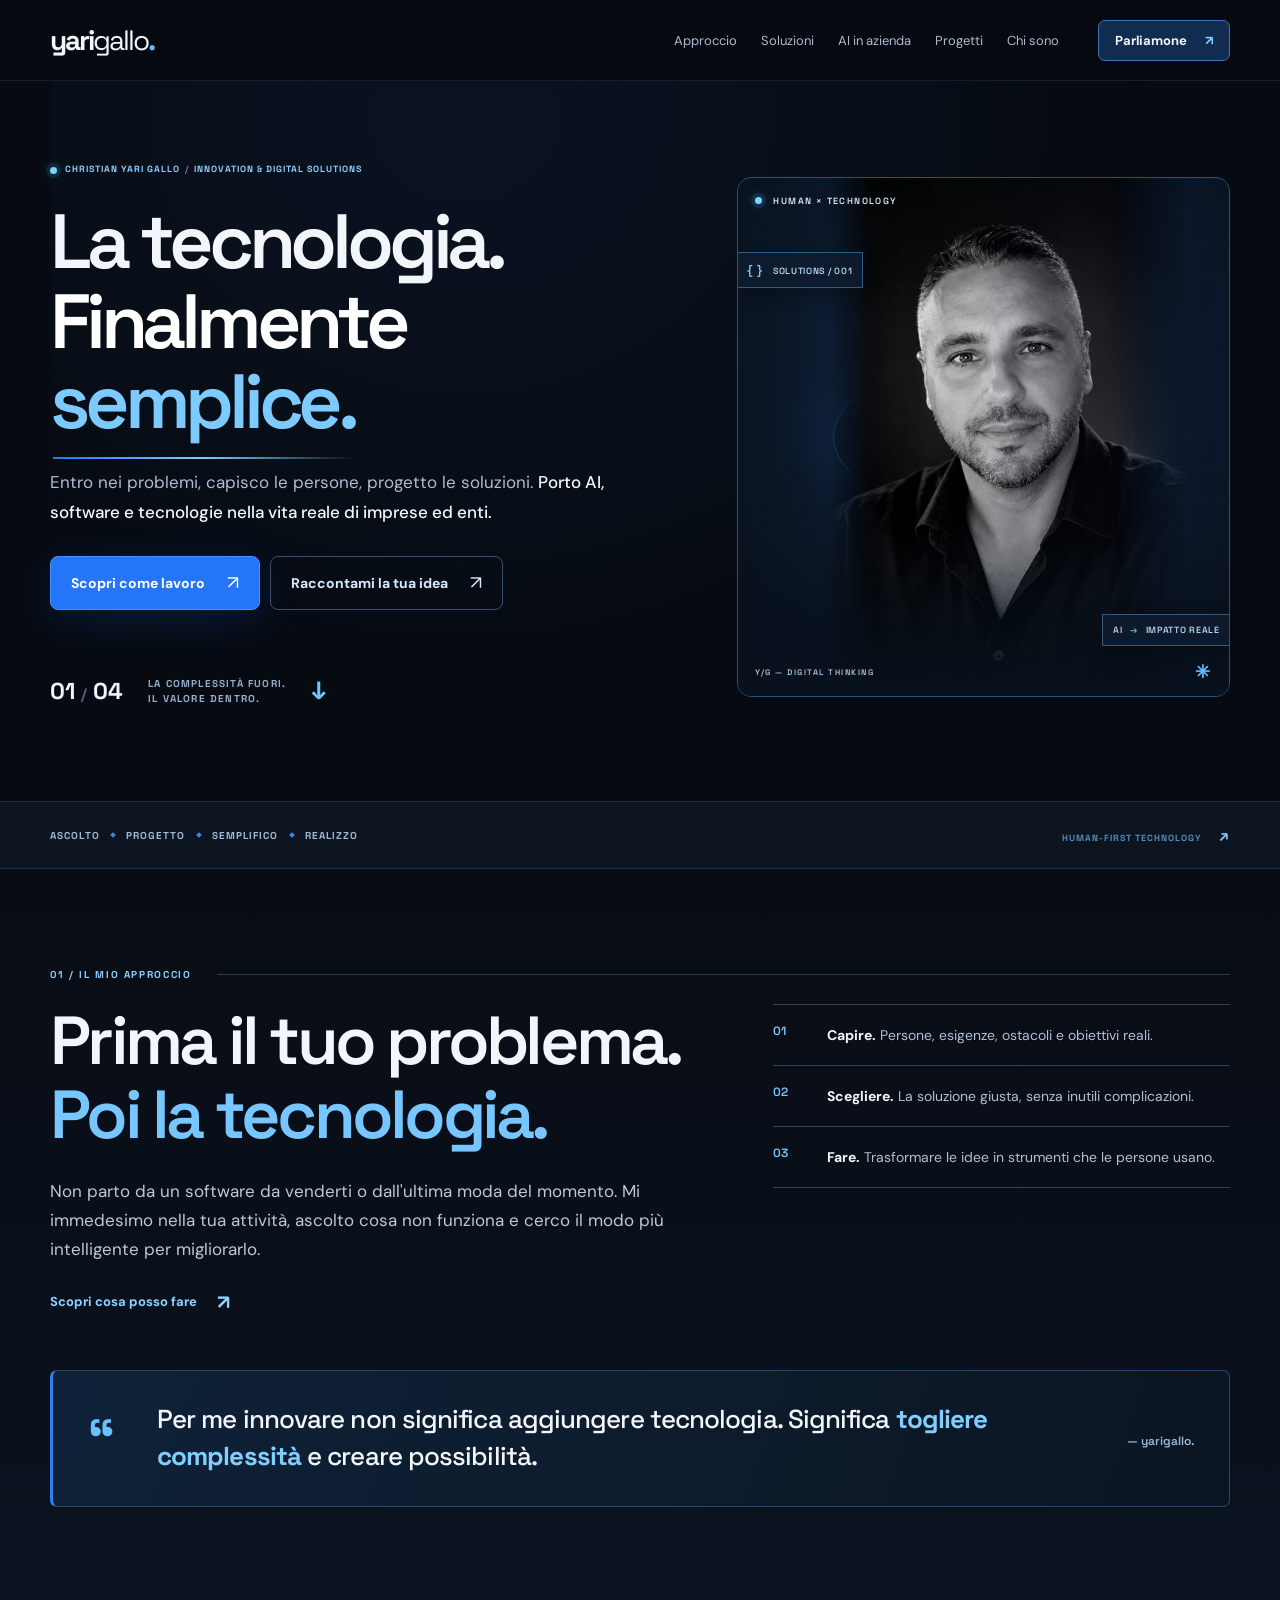
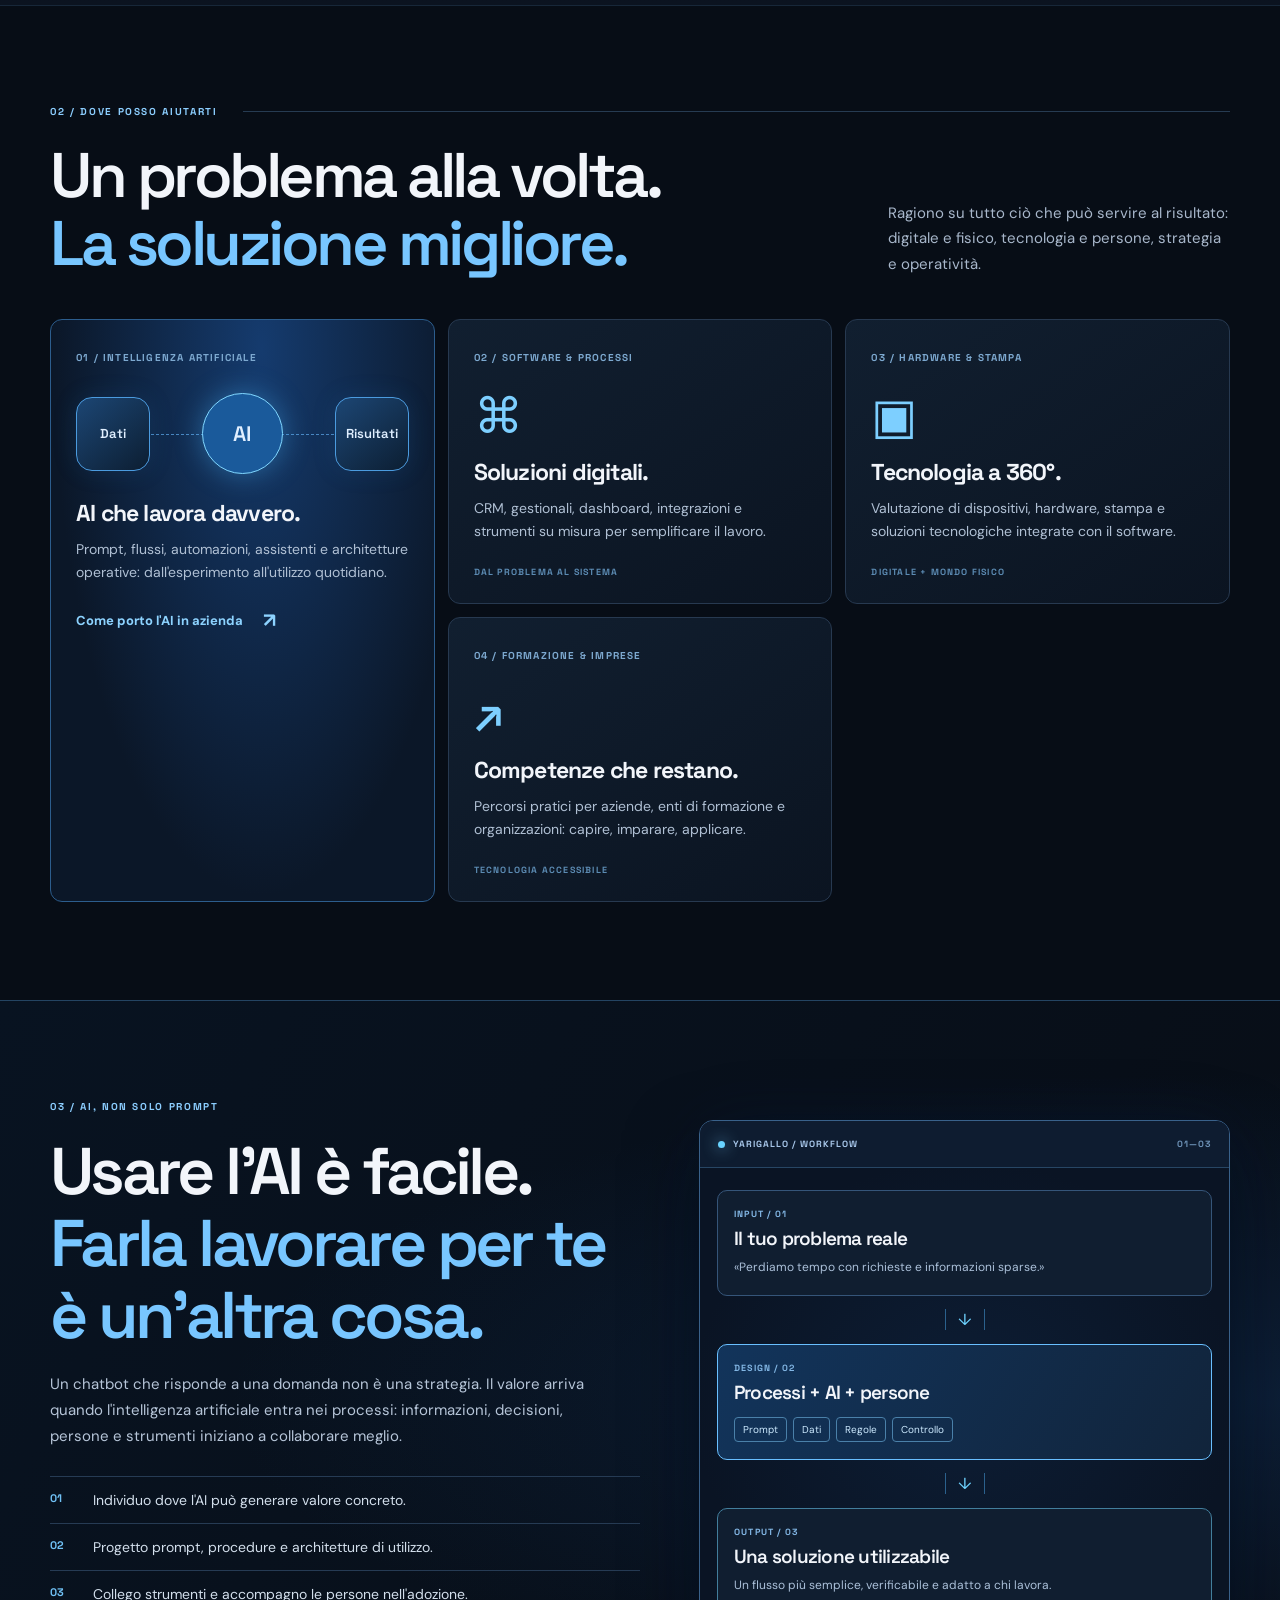
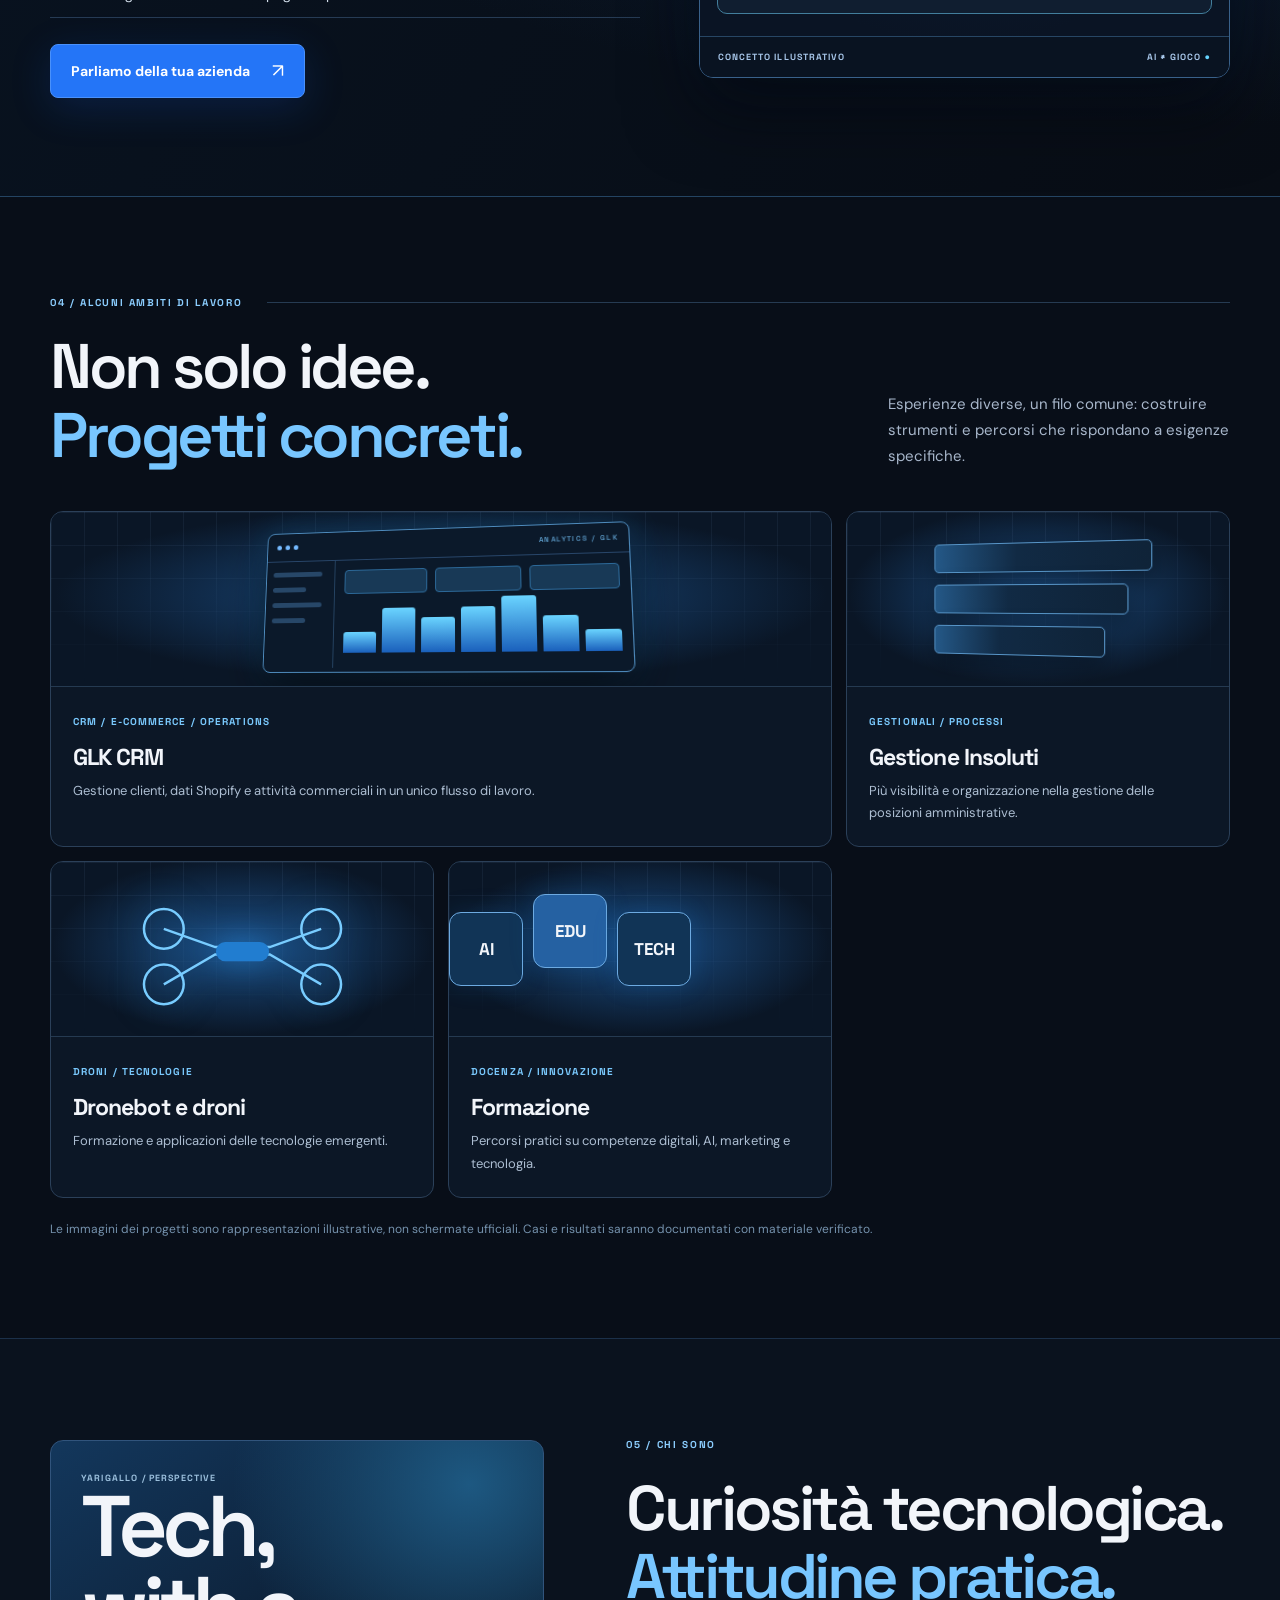
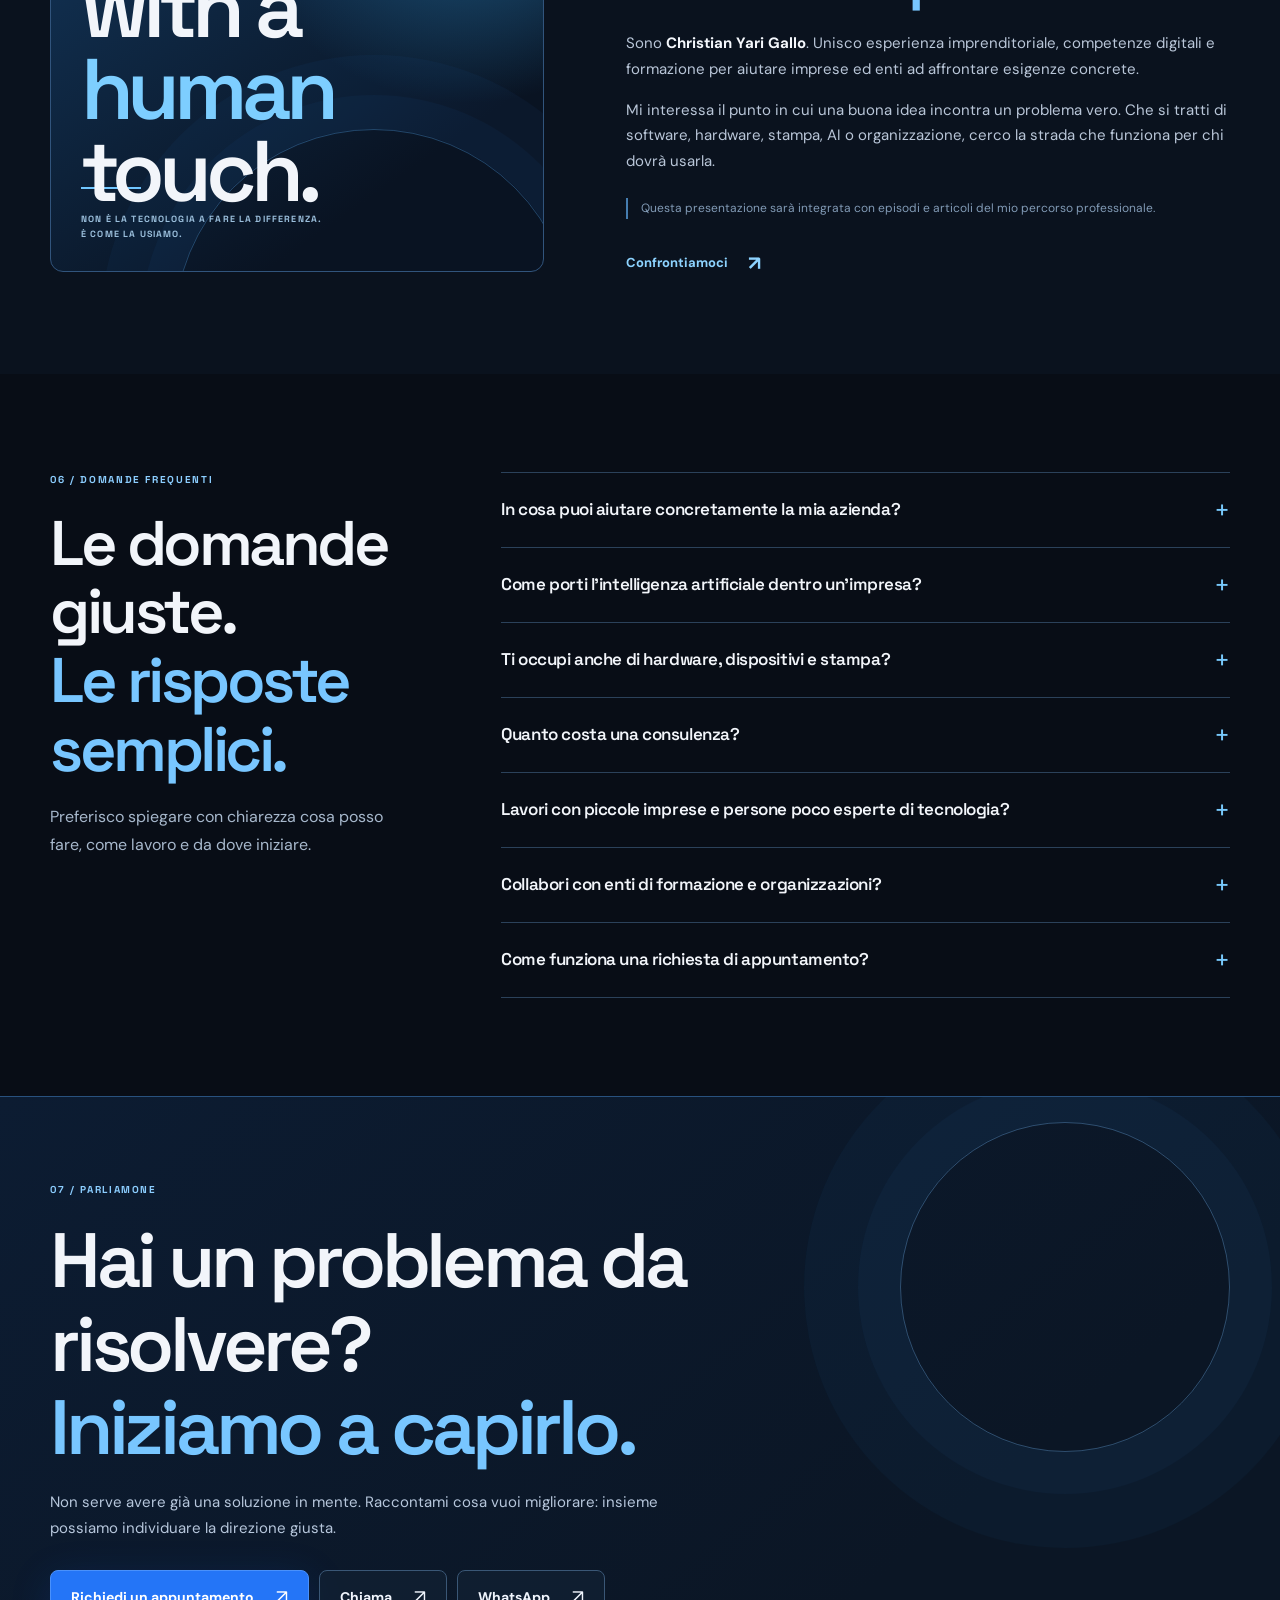
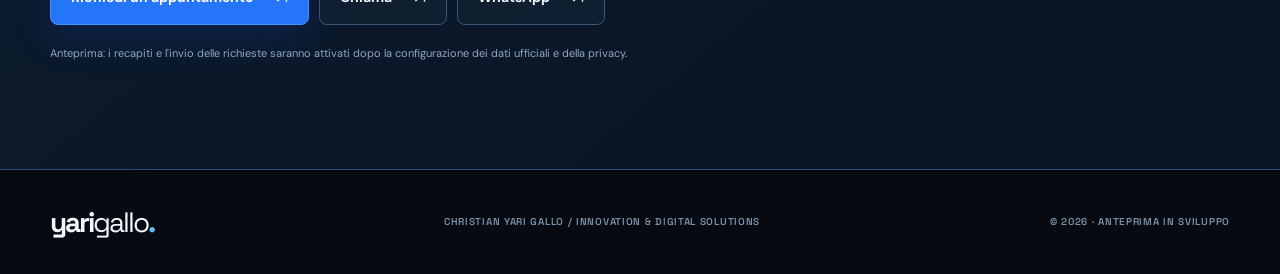
==== commit 1a7408a2: "feat: v1.3 refined card depth, scroll reveals, and reading progress" ====
--- a/index.html
+++ b/index.html
@@ -16,7 +16,7 @@
   <link href="https://fonts.googleapis.com/css2?family=DM+Sans:wght@400;500;600;700&family=Space+Grotesk:wght@400;500;600;700&display=swap" rel="stylesheet">
   
   <style>
-/* yarigallo v1.2 — Mobile-first visual system. No fixed-width horizontal layouts. */
+/* yarigallo v1.3 — Mobile-first visual system. No fixed-width horizontal layouts. */
 :root{--night:#070b11;--navy:#0b1420;--surface:#101d2d;--ink:#f2f5fa;--muted:#a8b7cb;--blue:#2376f5;--ice:#7dcfff;--line:rgba(155,189,226,.18);--max:1180px}
 *,*::before,*::after{box-sizing:border-box}
 html{width:100%;max-width:100%;overflow-x:hidden;scroll-behavior:smooth;scroll-padding-top:82px;overscroll-behavior-x:none}
@@ -56,6 +56,55 @@
 @media (max-width:359px){.container{width:calc(100% - 28px)}.brand{font-size:26px}.hero h1{font-size:43px}.hero-art{height:250px}.overline{letter-spacing:.8px}.art-float{font-size:8px}.service-card{padding:21px}.strip-inner>span{font-size:9px}}
 @media (prefers-reduced-motion:reduce){html{scroll-behavior:auto}.js .reveal{opacity:1!important;transform:none!important;transition:none!important}.btn,.work-card,.service-card,.menu-btn span{transition:none!important}}
 
+
+/* yarigallo v1.3 — deliberate premium motion without layout shifts */
+@media (prefers-reduced-motion: no-preference) {
+  html.js.motion-enhanced .reveal:not(.is-visible) {
+    opacity:0; transform:none; translate:0 16px; filter:blur(2px);
+    transition:opacity .65s cubic-bezier(.2,.7,.2,1),translate .65s cubic-bezier(.2,.7,.2,1),filter .65s ease;
+  }
+  html.js.motion-enhanced .reveal.is-visible {
+    opacity:1; transform:none; translate:0 0; filter:blur(0);
+    transition:opacity .65s cubic-bezier(.2,.7,.2,1),translate .65s cubic-bezier(.2,.7,.2,1),filter .65s ease;
+  }
+  html.js.motion-enhanced .service-grid > .reveal:nth-child(2),
+  html.js.motion-enhanced .work-grid > .reveal:nth-child(2) {transition-delay:70ms;}
+  html.js.motion-enhanced .service-grid > .reveal:nth-child(3),
+  html.js.motion-enhanced .work-grid > .reveal:nth-child(3) {transition-delay:115ms;}
+  html.js.motion-enhanced .service-grid > .reveal:nth-child(4),
+  html.js.motion-enhanced .work-grid > .reveal:nth-child(4) {transition-delay:155ms;}
+}
+/* Fine pointer only; 2–3° depth effect, never a text-obscuring flip */
+@media (hover:hover) and (pointer:fine) and (prefers-reduced-motion:no-preference) {
+  .service-card,.work-card {
+    position:relative;transform-style:preserve-3d;
+    transition:transform .26s cubic-bezier(.2,.7,.2,1),border-color .25s ease,box-shadow .3s ease;
+  }
+  html.js.motion-enhanced .service-card.is-visible:hover,
+  html.js.motion-enhanced .work-card.is-visible:hover,
+  html.js.motion-enhanced .service-card.is-visible:focus-within,
+  html.js.motion-enhanced .work-card.is-visible:focus-within {
+    transform:perspective(1100px) rotateX(var(--turn-x,0deg)) rotateY(var(--turn-y,0deg)) translateY(-5px);
+    box-shadow:0 24px 46px #0005,0 0 28px #185cbe21;border-color:#568dca;
+  }
+  .work-card .work-art {transition:transform .5s cubic-bezier(.2,.7,.2,1),filter .5s ease;transform-origin:center;}
+  .work-card:hover .work-art {transform:perspective(1000px) rotateY(-4deg) scale(1.018);filter:brightness(1.08);}
+  .service-card .service-symbol,.service-card .service-visual {transition:transform .45s cubic-bezier(.2,.7,.2,1);}
+  .service-card:hover .service-symbol,.service-card:hover .service-visual {transform:translateY(-3px);}
+  .hero-art .art-grid {animation:yg-grid-drift 36s linear infinite alternate;}
+  @keyframes yg-grid-drift {to {background-position:32px 16px;}}
+}
+.yg-reading-progress {position:fixed;top:0;left:0;height:2px;width:100%;z-index:250;background:linear-gradient(90deg,#2475f7,#7bd5ff);transform:scaleX(0);transform-origin:0 50%;pointer-events:none;opacity:.82;}
+@media (max-width:819px) {
+  html.js.motion-enhanced .reveal:not(.is-visible) {translate:0 9px;filter:none;}
+  html.js.motion-enhanced .reveal.is-visible {filter:none;}
+}
+@media (prefers-reduced-motion:reduce) {
+  html.js.motion-enhanced .reveal,html.js.motion-enhanced .reveal:not(.is-visible) {opacity:1!important;translate:none!important;filter:none!important;transform:none!important;transition:none!important;}
+  .service-card,.work-card,.work-art,.art-grid {animation:none!important;transition:none!important;transform:none!important;}
+  .yg-reading-progress {transition:none!important;}
+}
+
 </style>
   
 </head>
@@ -244,6 +293,50 @@
   location.href = 'mailto:' + CONTACT.email + '?subject=' + encodeURIComponent('Richiesta appuntamento — yarigallo') + '&body=' + encodeURIComponent(fields);
 });
 
+
+/* yarigallo v1.3 — motion enhancement; pointer effects never run on touch */
+(function initYGRefinedMotion(){
+  const reduced=window.matchMedia('(prefers-reduced-motion: reduce)');
+  if(!reduced.matches && 'IntersectionObserver' in window) {
+    document.documentElement.classList.add('motion-enhanced');
+  }
+  const progress=document.createElement('div');
+  progress.className='yg-reading-progress';
+  progress.setAttribute('aria-hidden','true');
+  document.body.appendChild(progress);
+  let ticking=false;
+  function paintProgress(){
+    const available=Math.max(1,document.documentElement.scrollHeight-window.innerHeight);
+    progress.style.transform='scaleX('+Math.max(0,Math.min(1,window.scrollY/available))+')';
+    ticking=false;
+  }
+  function scheduleProgress(){if(!ticking){ticking=true;requestAnimationFrame(paintProgress);}}
+  window.addEventListener('scroll',scheduleProgress,{passive:true});
+  window.addEventListener('resize',scheduleProgress,{passive:true});
+  scheduleProgress();
+  if(reduced.matches || !window.matchMedia('(hover:hover) and (pointer:fine)').matches)return;
+  document.querySelectorAll('.service-card,.work-card').forEach(card=>{
+    let scheduled=false,x=0,y=0;
+    card.addEventListener('pointermove',e=>{
+      const rect=card.getBoundingClientRect();
+      if(!rect.width||!rect.height)return;
+      x=(.5-(e.clientY-rect.top)/rect.height)*4.8;
+      y=((e.clientX-rect.left)/rect.width-.5)*4.8;
+      if(scheduled)return;
+      scheduled=true;
+      requestAnimationFrame(()=>{
+        card.style.setProperty('--turn-x',x.toFixed(2)+'deg');
+        card.style.setProperty('--turn-y',y.toFixed(2)+'deg');
+        scheduled=false;
+      });
+    },{passive:true});
+    card.addEventListener('pointerleave',()=>{
+      card.style.removeProperty('--turn-x');
+      card.style.removeProperty('--turn-y');
+    });
+  });
+})();
+
 </script>
 </body>
 </html>
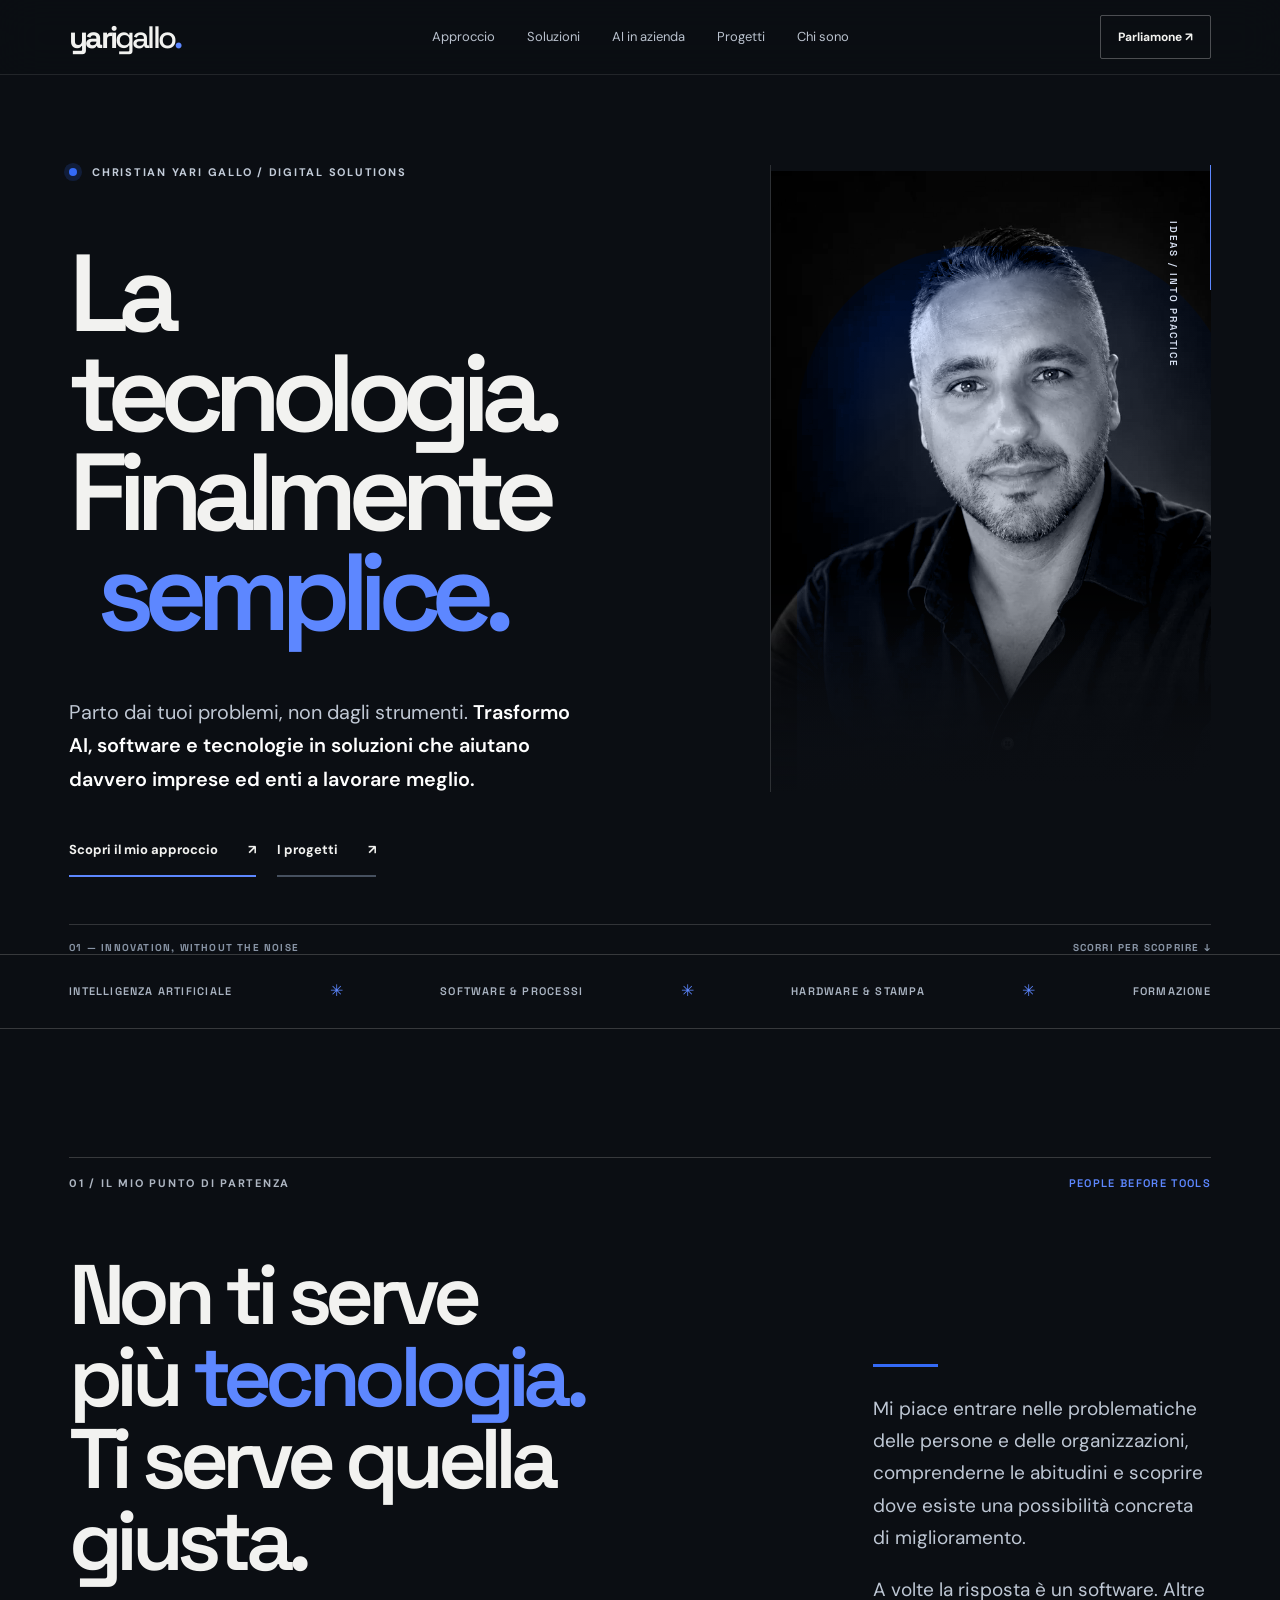
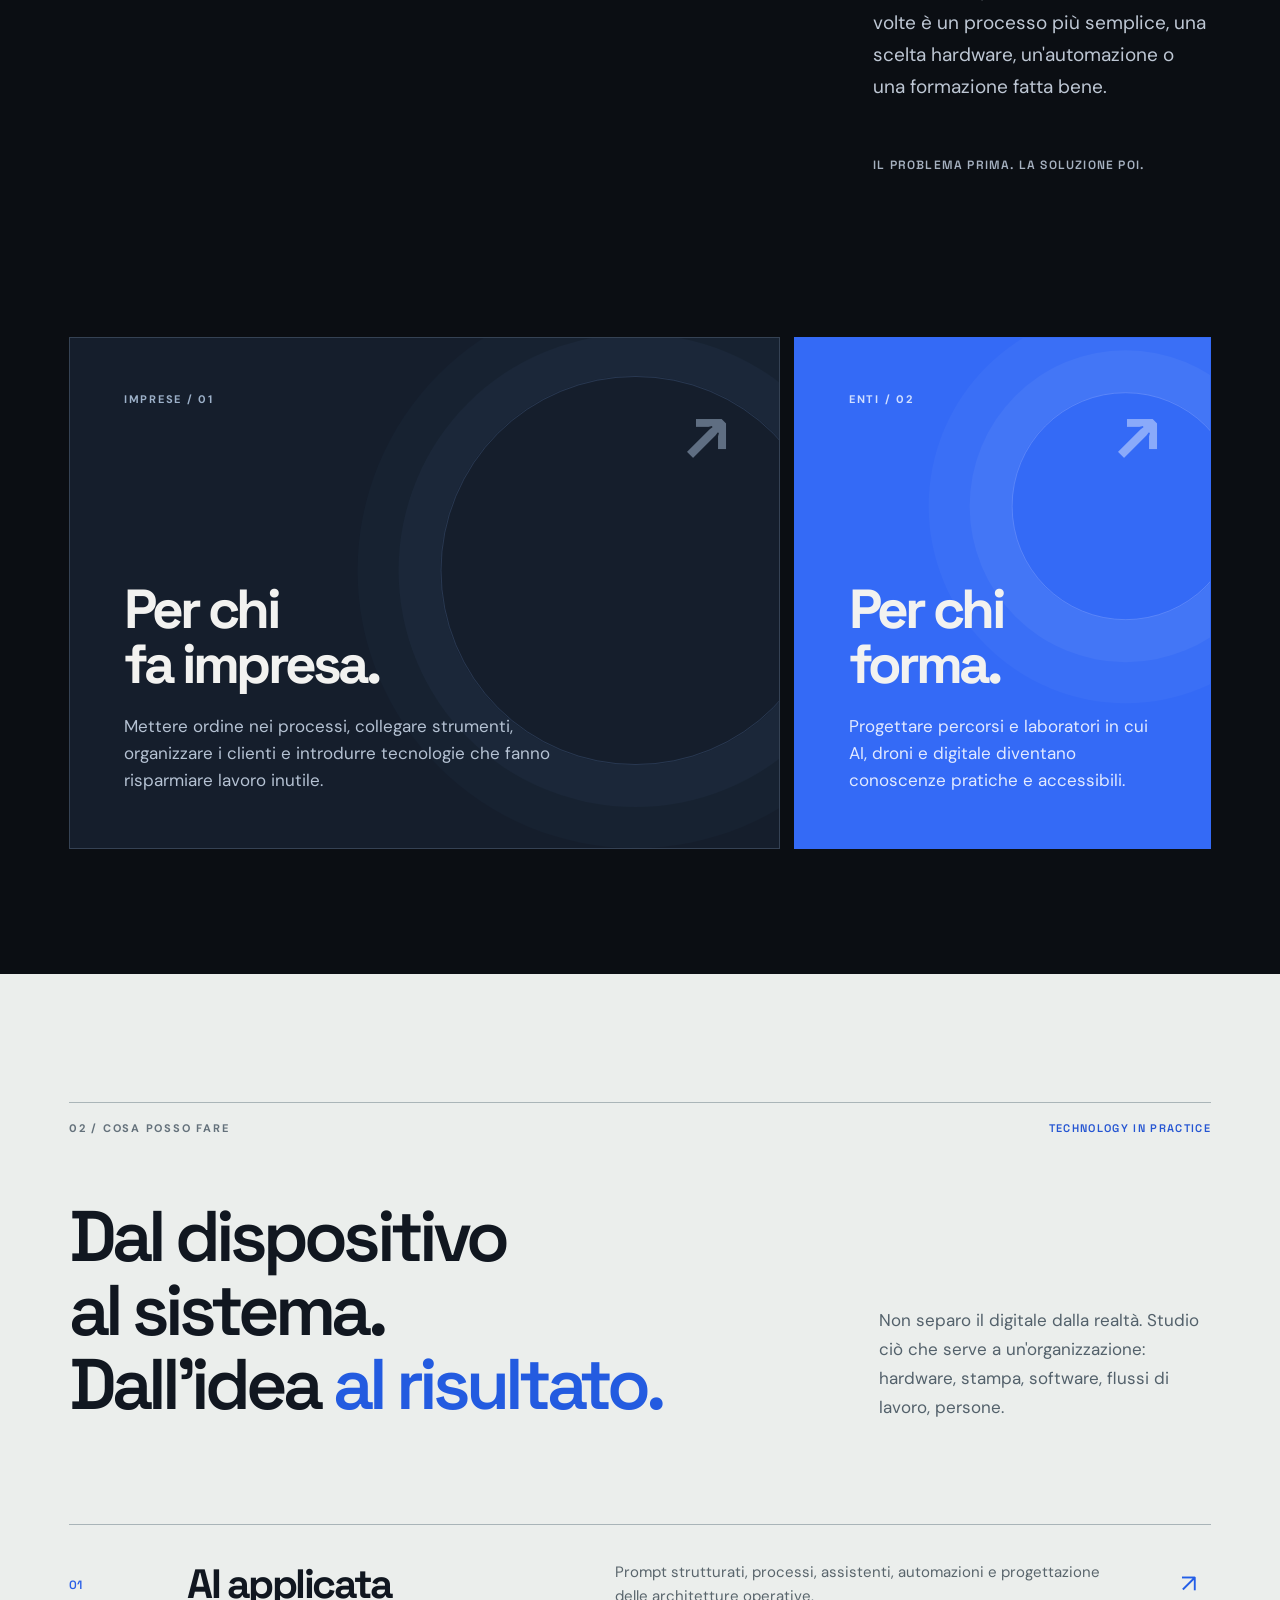
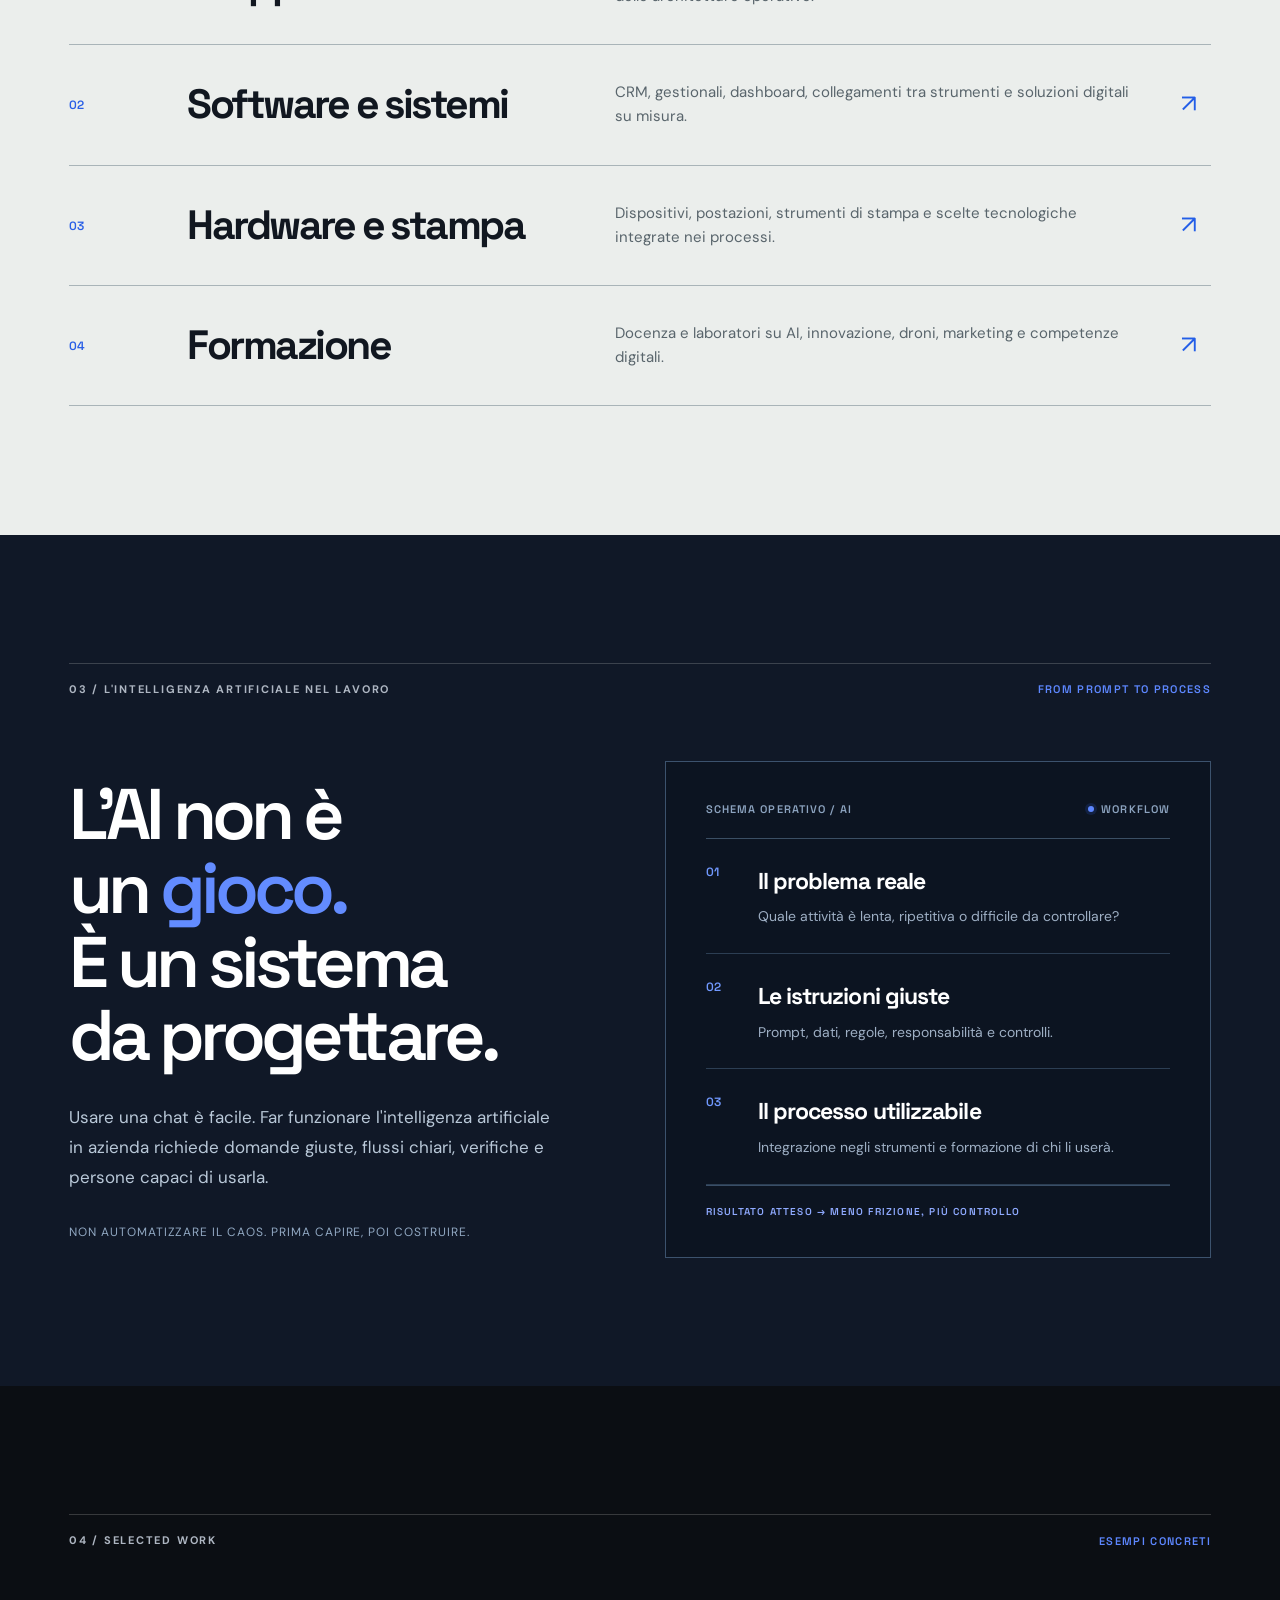
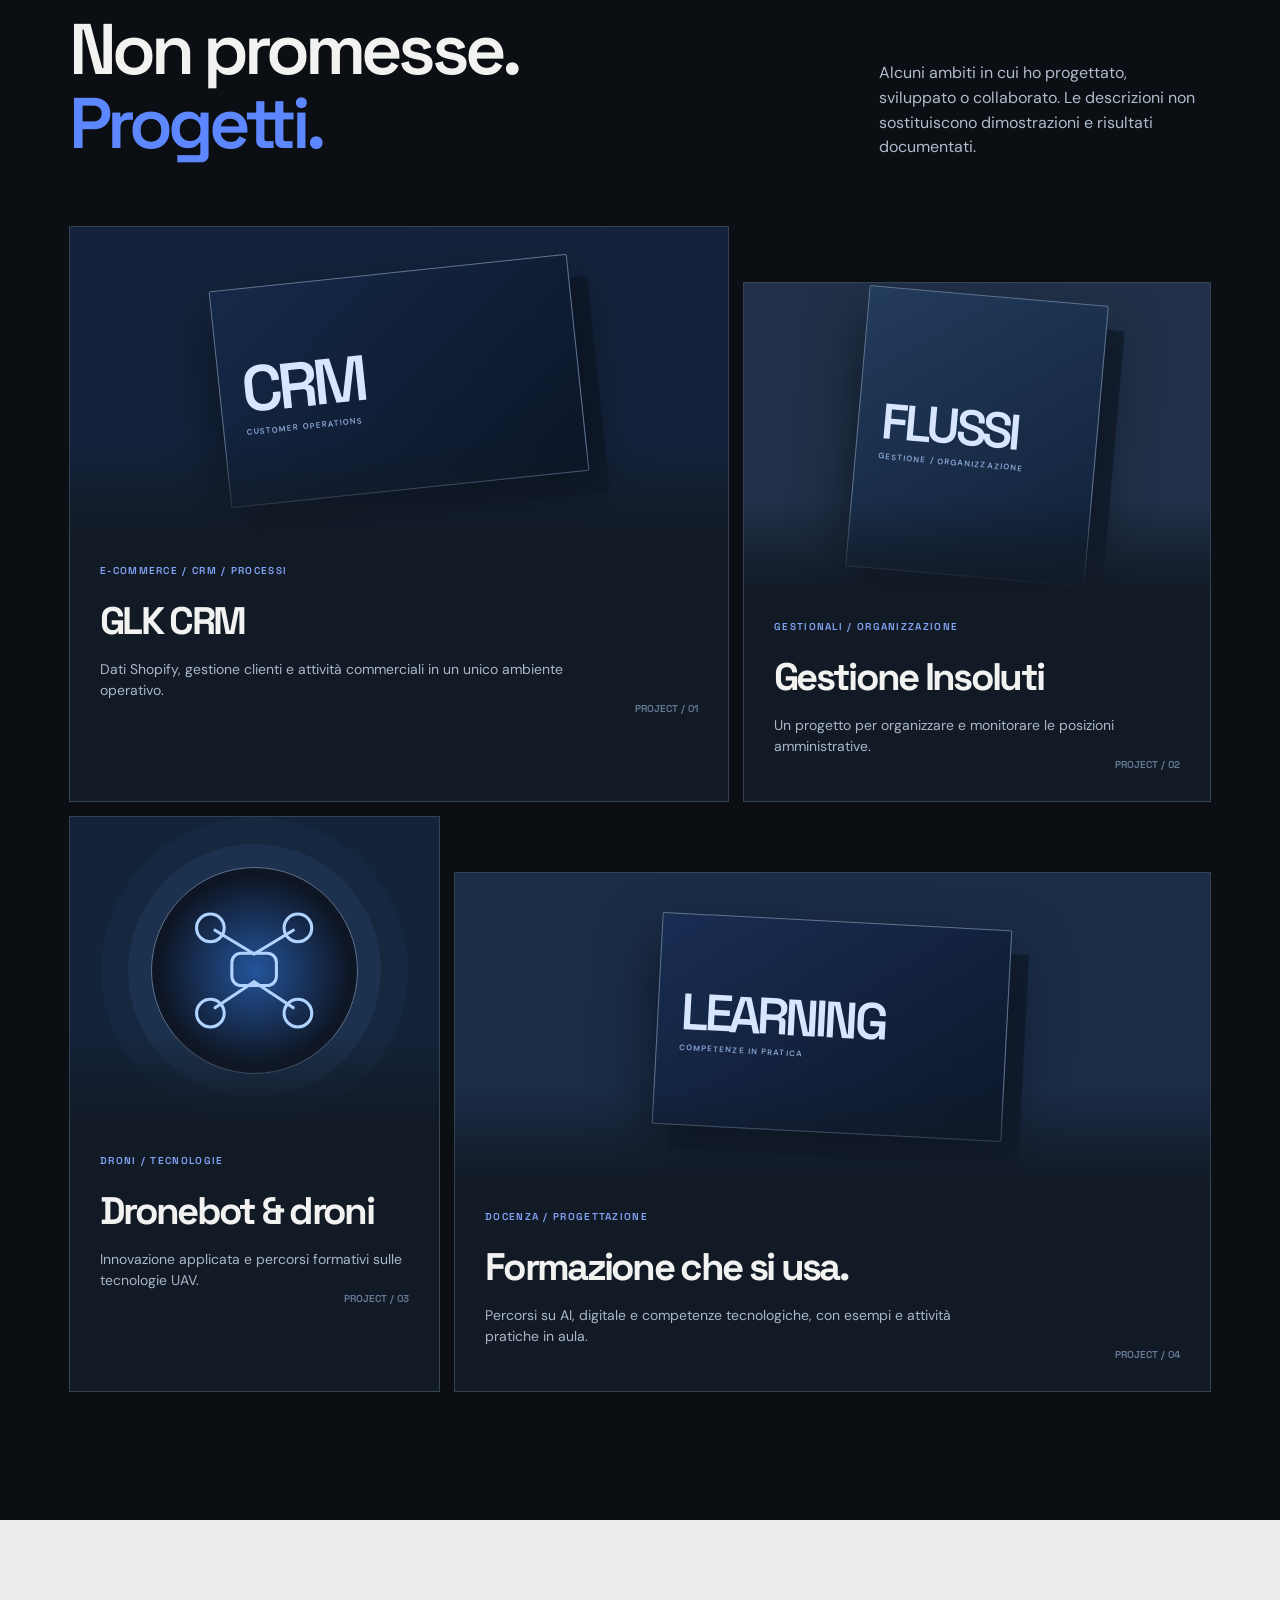
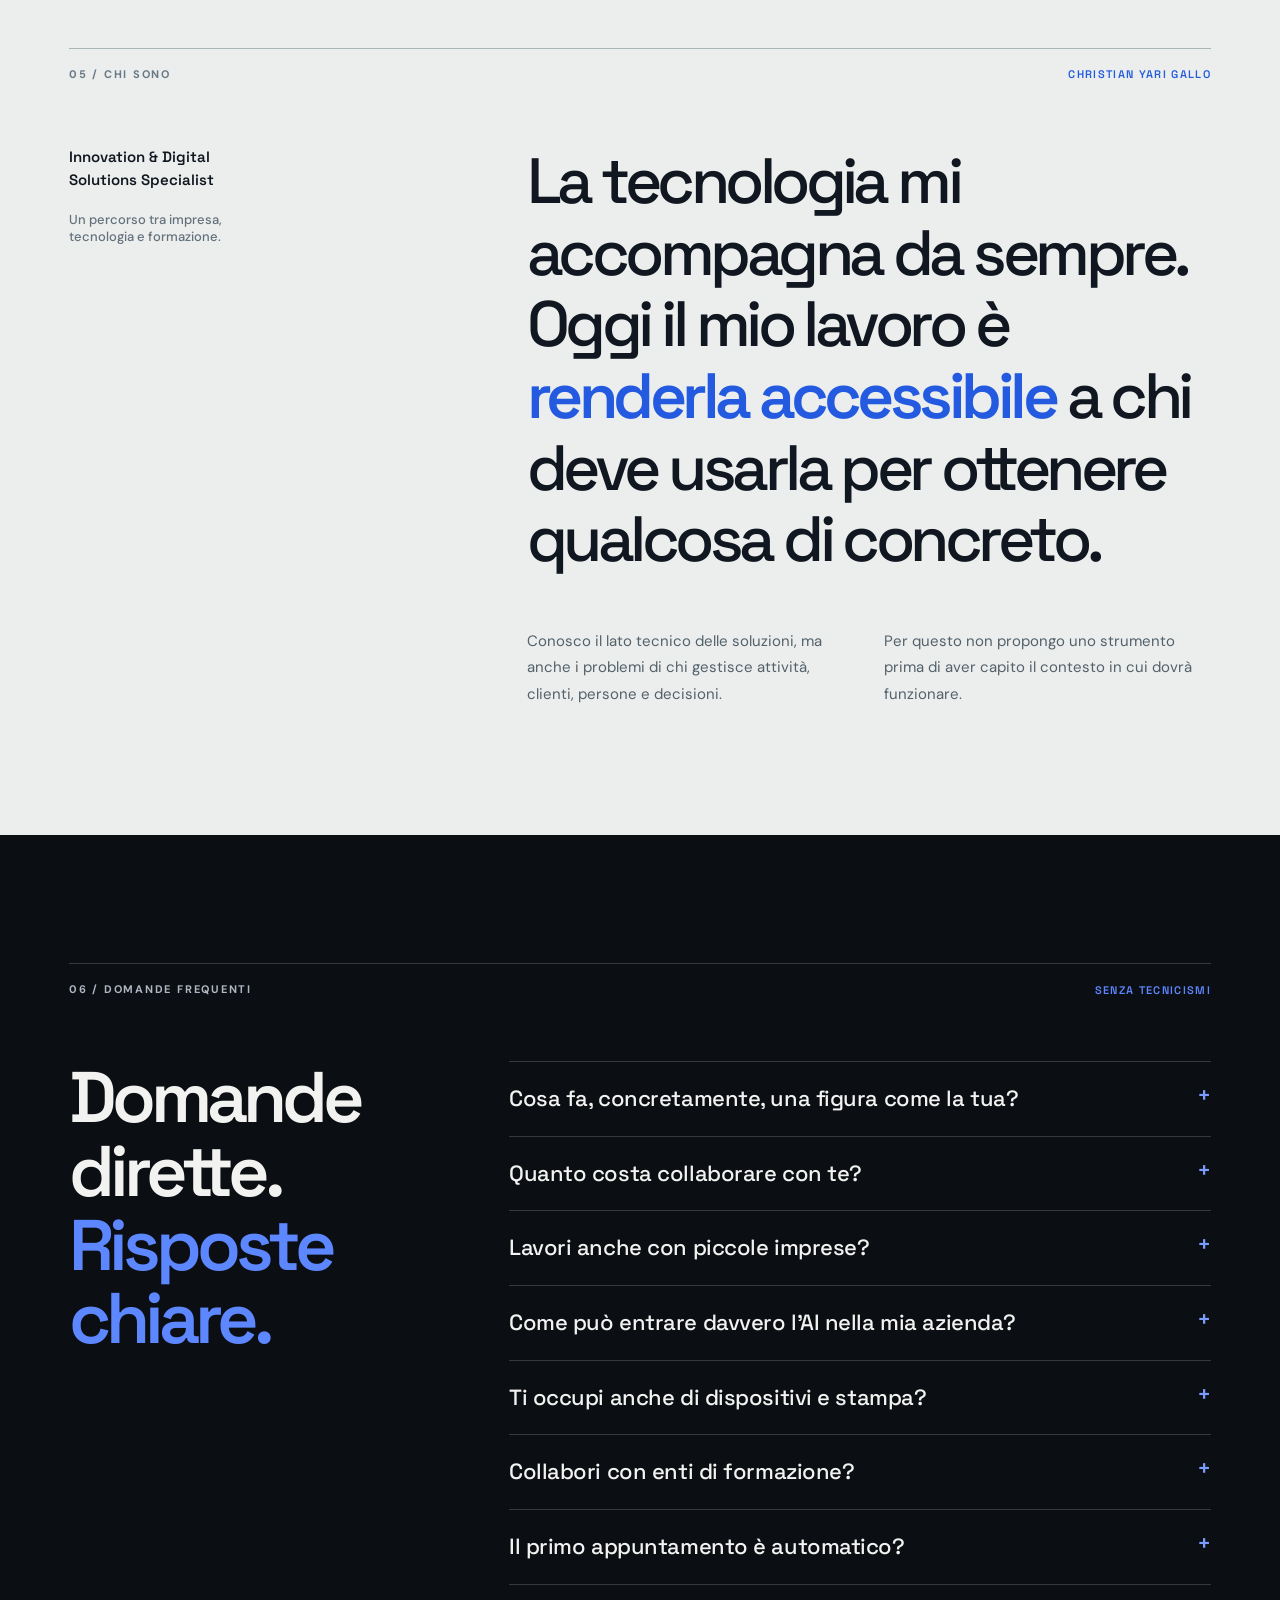
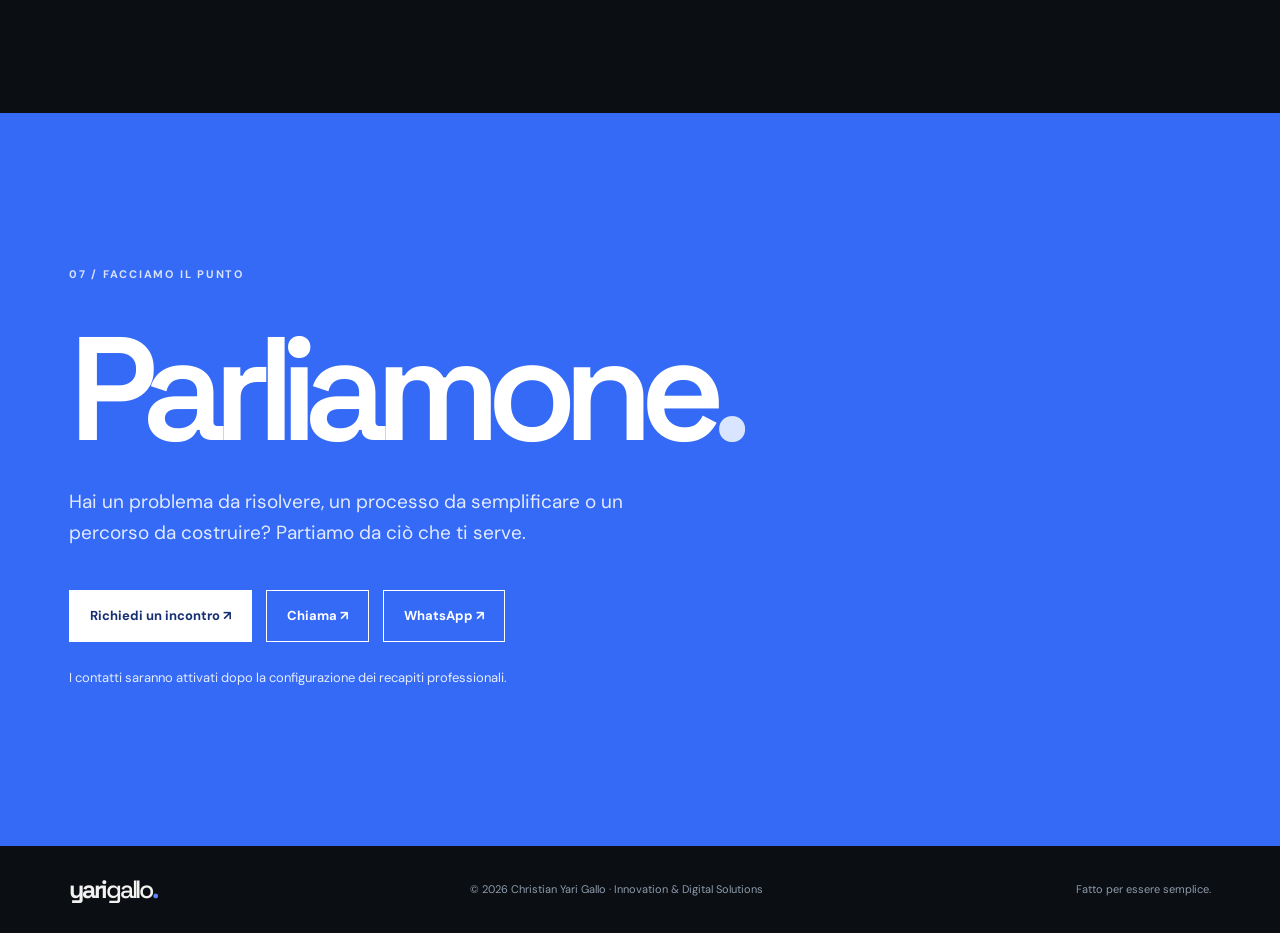
==== commit 3c6b6459: "feat: launch yarigallo v2 editorial anti-slop redesign, mobile-first" ====
--- a/index.html
+++ b/index.html
@@ -3,340 +3,222 @@
 <head>
   <meta charset="utf-8">
   <meta name="viewport" content="width=device-width, initial-scale=1, viewport-fit=cover">
-  <meta name="theme-color" content="#070B11">
-  <meta name="description" content="yarigallo — Christian Yari Gallo. Rendo la tecnologia semplice, concreta e utile: AI applicata, software, hardware, digitalizzazione e formazione per imprese ed enti.">
+  <meta name="theme-color" content="#0b0e13">
+  <meta name="color-scheme" content="dark light">
+  <meta name="description" content="Christian Yari Gallo — rendo la tecnologia semplice, concreta e utile. AI applicata, software, hardware, stampa, processi e formazione per imprese ed enti.">
   <meta property="og:type" content="website">
-  <meta property="og:title" content="yarigallo. — La tecnologia, finalmente semplice.">
-  <meta property="og:description" content="Parto dai tuoi problemi. Progetto soluzioni digitali, AI e tecnologie che funzionano nella realtà.">
-  <meta name="color-scheme" content="dark">
+  <meta property="og:title" content="yarigallo. — La tecnologia. Finalmente semplice.">
+  <meta property="og:description" content="Dai problemi alle soluzioni: intelligenza artificiale applicata, tecnologia e formazione senza complicazioni inutili.">
+  <meta property="og:url" content="https://thedigitalrooster-maker.github.io/yarigallo/">
+  <meta name="robots" content="index, follow">
   <title>yarigallo. — Tecnologia semplice, soluzioni concrete</title>
-  <link rel="icon" href="[data-uri]" type="image/svg+xml">
+  <link rel="icon" href="data:image/svg+xml,%3Csvg xmlns='http://www.w3.org/2000/svg' viewBox='0 0 64 64'%3E%3Crect width='64' height='64' rx='14' fill='%230b0e13'/%3E%3Ctext x='12' y='46' fill='white' font-family='Arial' font-weight='700' font-size='42'%3Ey%3C/text%3E%3Ccircle cx='49' cy='43' r='7' fill='%232d65f6'/%3E%3C/svg%3E">
   <link rel="preconnect" href="https://fonts.googleapis.com">
   <link rel="preconnect" href="https://fonts.gstatic.com" crossorigin>
   <link href="https://fonts.googleapis.com/css2?family=DM+Sans:wght@400;500;600;700&family=Space+Grotesk:wght@400;500;600;700&display=swap" rel="stylesheet">
-  
   <style>
-/* yarigallo v1.3 — Mobile-first visual system. No fixed-width horizontal layouts. */
-:root{--night:#070b11;--navy:#0b1420;--surface:#101d2d;--ink:#f2f5fa;--muted:#a8b7cb;--blue:#2376f5;--ice:#7dcfff;--line:rgba(155,189,226,.18);--max:1180px}
-*,*::before,*::after{box-sizing:border-box}
-html{width:100%;max-width:100%;overflow-x:hidden;scroll-behavior:smooth;scroll-padding-top:82px;overscroll-behavior-x:none}
-body{margin:0;width:100%;max-width:100%;min-width:0;overflow-x:hidden;background:var(--night);color:var(--ink);font-family:'DM Sans',system-ui,sans-serif;-webkit-font-smoothing:antialiased;overscroll-behavior-x:none}
-body.dialog-open{overflow:hidden}
-main,section,header,footer{max-width:100%;min-width:0}
-img,svg{max-width:100%}img{display:block}a{color:inherit;text-decoration:none}button,textarea,select,input{font:inherit}button{cursor:pointer}button,a{-webkit-tap-highlight-color:transparent}h1,h2,h3,p{margin-top:0}h1,h2,h3{font-family:'Space Grotesk',system-ui,sans-serif}h2{font-size:clamp(34px,8.8vw,63px);line-height:1.09;letter-spacing:-.055em;font-weight:600;margin-bottom:20px;overflow-wrap:break-word}h2 em{font-style:normal;color:#78c6ff}p{line-height:1.72}strong{font-weight:700}::selection{background:#2478ec;color:#fff}*:focus-visible{outline:2px solid #83d4ff;outline-offset:4px}[hidden]{display:none!important}
-.container{width:min(var(--max),calc(100% - 36px));margin-inline:auto;min-width:0}.skip-link{position:fixed;top:-100px;left:12px;z-index:1000;background:white;color:black;padding:12px}.skip-link:focus{top:12px}
-.site-frame{pointer-events:none;position:fixed;inset:0;border:8px solid transparent;z-index:-10}
-.header{position:sticky;top:0;z-index:120;background:rgba(7,11,17,.92);border-bottom:1px solid #25334780;backdrop-filter:blur(18px);-webkit-backdrop-filter:blur(18px)}.header-inner{height:68px;display:flex;justify-content:space-between;align-items:center;gap:12px}.brand{font:700 28px/1 'Space Grotesk',system-ui,sans-serif;letter-spacing:-2px;white-space:nowrap}.brand span{font-weight:400}.brand b{font-weight:700;color:#65baff}.desktop-nav,.header-contact{display:none}.menu-btn{width:44px;height:44px;border:1px solid #3b4c66;border-radius:10px;background:#111d2d;display:grid;place-content:center;gap:7px;flex:none}.menu-btn span{width:20px;height:2px;background:white;border-radius:4px;transition:transform .2s}.menu-btn[aria-expanded="true"] span:first-child{transform:translateY(4.5px) rotate(45deg)}.menu-btn[aria-expanded="true"] span:last-child{transform:translateY(-4.5px) rotate(-45deg)}.mobile-menu{position:absolute;top:68px;left:0;right:0;max-height:calc(100dvh - 68px);overflow-y:auto;background:#0a1421;border-bottom:1px solid #2f4b71;padding:12px 18px 24px;box-shadow:0 35px 60px #000b}.mobile-menu>a{display:flex;align-items:center;justify-content:space-between;padding:13px 5px;border-bottom:1px solid #22364d;font:600 19px 'Space Grotesk',sans-serif}.mobile-menu>a span{color:#7999b8;font-size:11px}.mobile-menu .mobile-menu-cta{margin-top:15px;background:#246ff0;border:0;border-radius:9px;padding:14px;font:700 14px 'DM Sans',sans-serif;justify-content:center}
-.overline,.section-kicker{font:700 10px/1.5 'Space Grotesk',sans-serif;letter-spacing:1.65px;color:#8cceff}.small-slash{color:#657e9f;margin-inline:5px}.live-dot,.blink{height:7px;width:7px;flex:none;border-radius:50%;background:#79d7ff;box-shadow:0 0 0 4px #38bcfa21,0 0 16px #51c8ff77;display:inline-block;margin-right:8px}.section-kicker{display:flex;align-items:center;gap:25px;margin-bottom:22px}.section-rule{height:1px;background:#263b52;flex:1}
-.btn{display:inline-flex;align-items:center;justify-content:space-between;gap:22px;min-height:52px;border-radius:8px;padding:14px 20px;font-size:14px;line-height:1.3;font-weight:700;border:1px solid transparent;transition:transform .2s,background .2s,border-color .2s;max-width:100%;text-align:left}.btn span{margin-left:auto;font-size:19px;font-weight:400}.btn:hover{transform:translateY(-2px)}.btn-main{color:white;background:#2475f7;border-color:#4a91fb;box-shadow:0 10px 40px #1462f52d}.btn-outline{border-color:#3a5776;background:rgba(18,34,52,.7);color:#f0f5fd}.btn-text{background:transparent;border-color:#39516b;color:#d7eaff}.text-link{color:#8dd3ff;display:inline-flex;align-items:center;gap:20px;font-weight:700;font-size:13px}.text-link span{font-size:20px;transition:transform .2s}.text-link:hover span{transform:translate(3px,-3px)}
-/* Hero: mobile is a deliberate vertical composition, no carousels or oversize widths. */
-.hero{position:relative;display:grid;grid-template-columns:minmax(0,1fr);gap:27px;padding-top:38px;padding-bottom:45px;isolation:isolate}.hero:before{content:'';position:absolute;inset:0;z-index:-1;background:radial-gradient(ellipse at 35% 5%,rgba(33,76,149,.13),transparent 64%);pointer-events:none}.hero-copy{min-width:0}.hero .overline{display:flex;align-items:center;flex-wrap:wrap;font-size:9px;letter-spacing:1px}.hero h1{font-size:clamp(45px,11.35vw,66px);font-weight:600;line-height:1.04;letter-spacing:-.068em;margin:24px 0 20px;max-width:800px;text-wrap:balance}.hero h1 .hero-simple{color:#fff}.hero h1 em{font-style:normal;color:#7dcaff;position:relative}.hero h1 em:after{content:'';position:absolute;left:1%;right:0;bottom:-9px;height:2px;background:linear-gradient(90deg,#2376f5,#7bcfff,transparent)}.hero-lead{max-width:560px;font-size:15.5px;line-height:1.74;color:#aebfd3;margin:0}.hero-lead strong{color:#f5f8ff;font-weight:500}.hero-actions{display:grid;grid-template-columns:1fr;gap:10px;margin-top:28px}.hero-foot{display:none}
-.hero-art{position:relative;height:270px;min-width:0;max-width:100%;overflow:hidden;border-radius:14px;border:1px solid #27517e;background:radial-gradient(ellipse at 50% 38%,#173765 0%,#0c192b 58%,#080d15 100%);isolation:isolate;contain:paint}.art-grid{position:absolute;inset:0;background-image:linear-gradient(90deg,#7caee710 1px,transparent 1px),linear-gradient(#7caee710 1px,transparent 1px);background-size:32px 32px;mask-image:linear-gradient(90deg,transparent,#000 80%);opacity:.75}.orbit{position:absolute;border:1px solid #4da7ef61;border-radius:50%;width:300px;height:300px;left:50%;top:50%;transform:translate(-50%,-50%) rotateX(60deg) rotate(-25deg);box-shadow:0 0 70px #2176d82b}.orbit-two{width:210px;height:210px;transform:translate(-50%,-50%) rotateY(62deg) rotate(35deg);border-color:#80c7ff77}.photo-shell{position:absolute;inset:0 8% 0 18%;z-index:1;mask-image:linear-gradient(90deg,transparent 0%,#000 12%,#000 80%,transparent 100%)}.photo-shell img{width:100%;height:100%;object-fit:cover;object-position:center 24%;filter:grayscale(1) contrast(1.07)}.art-shade{position:absolute;z-index:2;inset:0;background:linear-gradient(0deg,#08111c 0%,transparent 33%),linear-gradient(90deg,#0913216e 0%,transparent 33%,#0b162b55 100%);pointer-events:none}.art-topline{position:absolute;z-index:3;top:17px;left:17px;font:600 9px 'Space Grotesk',sans-serif;letter-spacing:1.4px;color:#d7eaff}.art-float{position:absolute;z-index:4;border:1px solid #4b7faea3;background:#101d30d9;padding:9px 10px;color:#b5d4f2;font:600 9px 'Space Grotesk',sans-serif;letter-spacing:.7px;box-shadow:0 6px 18px #0004;backdrop-filter:blur(9px)}.art-float-one{top:74px;left:12px}.float-icon{color:#7dd5ff;margin-right:6px;font-size:12px}.art-float-two{bottom:50px;right:11px}.art-float-two span{color:#63c3ff;margin-inline:5px}.art-bottom{position:absolute;bottom:13px;left:17px;right:17px;z-index:5;display:flex;justify-content:space-between;align-items:center;color:#a8c5e4;font:600 8px 'Space Grotesk',sans-serif;letter-spacing:1.5px}.art-bottom span:last-child{font-size:18px;color:#62beff}
-.signal-strip{border-top:1px solid #1d2e44;border-bottom:1px solid #1d2e44;background:#0c1420}.strip-inner{display:flex;align-items:center;flex-wrap:wrap;justify-content:space-between;gap:9px 11px;min-height:72px;padding-block:14px}.strip-inner>span{font:700 10px 'Space Grotesk',sans-serif;letter-spacing:1.1px;color:#a0b9d6}.strip-inner i{display:block;width:4px;height:4px;background:#318de8;transform:rotate(45deg)}.strip-tail{display:none}
-/* Shared sections */
-.section{padding-block:84px;scroll-margin-top:74px}.section-top{display:grid;grid-template-columns:minmax(0,1fr);gap:6px;margin-bottom:31px}.section-top p{max-width:450px;color:var(--muted);font-size:15px;margin:0}.section-top h2{margin:0}.large-copy{font-size:17px;line-height:1.7;color:#bbc9db}.reveal{opacity:1;transform:none}.js .reveal{opacity:1;transform:none}.js .reveal.is-visible{opacity:1;transform:none}
-/* Approach: editorial not feature-card soup */
-.section-approach{background:linear-gradient(180deg,#080c14,#0b1320);border-bottom:1px solid #172739}.approach-layout{display:grid;grid-template-columns:minmax(0,1fr);gap:35px}.approach-main h2{font-size:clamp(36px,9vw,68px);margin-bottom:25px}.approach-main .text-link{margin-top:8px}.approach-steps{border-top:1px solid #30425a}.approach-steps>div{display:grid;grid-template-columns:39px minmax(0,1fr);gap:15px;align-items:start;padding:18px 0;border-bottom:1px solid #30425a}.approach-steps>div>span{color:#7cc9ff;font:600 12px 'Space Grotesk',sans-serif}.approach-steps p{margin:0;color:#b1c0d3;font-size:14px}.approach-steps strong{color:#f2f6fb}.principle{display:grid;grid-template-columns:minmax(0,1fr);gap:9px;margin-top:45px;background:linear-gradient(110deg,#0f2239,#0b1521);border:1px solid #264767;border-left:3px solid #367fee;border-radius:7px;padding:27px}.principle-icon{font:700 53px/1 'Space Grotesk',sans-serif;color:#6bbfff}.principle p{font:500 clamp(18px,4.8vw,26px)/1.44 'Space Grotesk',sans-serif;letter-spacing:-.035em;margin:0}.principle strong{color:#80cfff}.principle-signature{font:600 12px 'Space Grotesk',sans-serif;color:#93bddb;margin-top:6px}
-/* Services */
-.section-services{background:#070d16}.service-grid{display:grid;grid-template-columns:minmax(0,1fr);gap:13px}.service-card{position:relative;min-width:0;min-height:240px;border:1px solid #273950;border-radius:12px;background:linear-gradient(145deg,#111f30,#0b1421);padding:25px;overflow:hidden;transition:border-color .2s,transform .2s}.service-card:hover{border-color:#3d77ad;transform:translateY(-3px)}.service-index,.service-label{font:700 10px 'Space Grotesk',sans-serif;letter-spacing:1.2px;color:#7da9d0}.service-symbol{display:block;font:500 49px/1 'Space Grotesk',sans-serif;color:#7dcfff;margin:26px 0 16px}.service-card h3{font-size:23px;letter-spacing:-.035em;margin:14px 0 10px}.service-card p{color:#b0c0d4;font-size:14px;line-height:1.65;max-width:455px}.service-label{display:block;margin-top:23px;color:#5c8bb3;font-size:9px}.service-feature{min-height:375px;background:radial-gradient(ellipse at 55% 5%,#153b6e,#0b1728 70%);border-color:#2c5d8d}.service-feature .text-link{margin-top:9px}.service-visual{position:relative;margin:25px 0 22px;display:flex;align-items:center;justify-content:space-between;width:min(100%,410px);height:85px}.service-visual:before{content:'';position:absolute;left:12%;right:12%;top:50%;border-top:1px dashed #579edd;opacity:.8}.node{position:relative;z-index:2;display:grid;place-items:center;width:74px;height:74px;border-radius:16px;background:linear-gradient(140deg,#1c4674,#0c1e32);border:1px solid #4b9bdf;color:#e0efff;font:600 13px 'Space Grotesk',sans-serif;box-shadow:0 0 23px #2470b82b}.node-b{width:81px;height:81px;border-radius:50%;background:#1a5a9b;border-color:#81d7ff;box-shadow:0 0 28px #4ab6ff66;font-size:21px}.connection{display:none}
-/* AI spotlight */
-.ai-section{background:radial-gradient(ellipse at 100% 50%,#1131597d,transparent 58%),linear-gradient(120deg,#081321,#080d15);border-block:1px solid #244462;overflow:hidden}.ai-layout{display:grid;grid-template-columns:minmax(0,1fr);gap:38px}.ai-copy h2{font-size:clamp(37px,8.9vw,66px)}.ai-copy p{max-width:555px;color:#b6c5d8;font-size:15px}.ai-points{display:grid;gap:0;margin:26px 0}.ai-points>div{display:grid;grid-template-columns:30px minmax(0,1fr);gap:13px;border-top:1px solid #263b54;padding:14px 0;color:#d3dfec;font-size:14px}.ai-points>div:last-child{border-bottom:1px solid #263b54}.ai-points span{font:700 11px 'Space Grotesk',sans-serif;color:#70c1f5}.ai-demo{min-width:0;border:1px solid #39618a;border-radius:14px;background:#0a1424;box-shadow:0 30px 70px #03070e99,0 0 70px #1556a61a;overflow:hidden}.demo-header,.demo-footer{display:flex;justify-content:space-between;gap:8px;align-items:center;background:#0e1c30;padding:17px 18px;border-bottom:1px solid #274664;color:#a7c6e9;font:700 9px 'Space Grotesk',sans-serif;letter-spacing:1.05px}.demo-header span:last-child{margin-left:auto;color:#6e93b8}.demo-led{width:7px;height:7px;border-radius:50%;background:#69d3ff;box-shadow:0 0 15px #76cfff}.demo-core{padding:22px 17px;background:radial-gradient(ellipse at 50% 50%,#12305655,transparent 73%)}.flow-card{border:1px solid #355579;border-radius:10px;background:#101e30;padding:17px 16px;max-width:100%}.flow-label{font:700 9px 'Space Grotesk',sans-serif;letter-spacing:1.2px;color:#83b7e5;margin-bottom:6px}.flow-title{font:600 19px 'Space Grotesk',sans-serif;letter-spacing:-.04em}.flow-card p{margin:7px 0 0;font-size:12px;line-height:1.65;color:#abc0d9}.flow-center{background:linear-gradient(120deg,#12345b,#11243b);border-color:#69bfff}.flow-output{border-color:#427e9c}.flow-connector{display:flex;align-items:center;justify-content:center;gap:12px;color:#6ed3ff;height:48px}.flow-connector span{width:1px;height:21px;background:#3c87c0;opacity:.65}.flow-chips{display:flex;flex-wrap:wrap;gap:6px;margin-top:12px}.flow-chips span{border:1px solid #4a80a9;border-radius:4px;padding:5px 8px;color:#cdeaff;font-size:10px}.demo-footer{border-top:1px solid #274664;border-bottom:0;background:#091321;padding:14px 18px}.demo-footer b{color:#65d4ff}
-/* Work gallery */
-.work-section{background:#080e18}.work-grid{display:grid;grid-template-columns:minmax(0,1fr);gap:14px}.work-card{min-width:0;overflow:hidden;border:1px solid #2b4059;border-radius:13px;background:#0c1726;transition:transform .2s,border-color .2s}.work-card:hover{transform:translateY(-3px);border-color:#4885bb}.work-art{height:175px;position:relative;display:grid;place-items:center;overflow:hidden;background:radial-gradient(ellipse at 50% 48%,#1a4d84 0%,#0a1626 70%);border-bottom:1px solid #253a51}.work-art:before{content:'';position:absolute;inset:0;background-image:linear-gradient(#9dcdff12 1px,transparent 1px),linear-gradient(90deg,#9dcdff12 1px,transparent 1px);background-size:33px 33px;mask-image:linear-gradient(to bottom,black,transparent)}.work-body{padding:22px}.work-body>span{color:#7ac9fd;font:700 10px 'Space Grotesk',sans-serif;letter-spacing:1.1px}.work-body h3{font-size:23px;letter-spacing:-.04em;margin:12px 0 8px}.work-body p{font-size:13px;color:#adbed2;margin:0}.mini-dashboard{position:relative;width:76%;height:146px;max-width:370px;border:1px solid #4e8bbd;border-radius:8px;background:#0b192a;transform:perspective(600px) rotateX(8deg) rotateY(-8deg);box-shadow:0 18px 45px #000a,0 0 35px #2480ca55}.mini-header{display:flex;align-items:center;gap:4px;padding:10px;border-bottom:1px solid #28466a}.mini-header span{width:5px;height:5px;border-radius:50%;background:#75baff}.mini-header i{margin-left:auto;color:#5d9dcb;letter-spacing:1.4px;font:600 7px 'Space Grotesk',sans-serif}.mini-content{display:grid;grid-template-columns:20% 80%;height:110px}.mini-left{padding:11px 7px;border-right:1px solid #254362}.mini-left span{display:block;width:90%;height:5px;background:#274768;border-radius:5px;margin:0 0 11px}.mini-left span:nth-child(2n){width:61%}.mini-right{padding:10px}.mini-metrics{display:flex;gap:8px}.mini-metrics i{flex:1;height:25px;background:#183956;border:1px solid #2c6999;border-radius:4px}.mini-bars{display:flex;align-items:flex-end;gap:6px;height:60px}.mini-bars i{flex:1;background:linear-gradient(#6ad4ff,#1a60bc);height:35%;border-radius:3px 3px 0 0}.mini-bars i:nth-child(2n){height:75%}.mini-bars i:nth-child(3n){height:58%}.mini-bars i:nth-child(5n){height:92%}.insoluti-stack{display:grid;gap:12px;width:62%;max-width:220px;transform:perspective(350px) rotateY(-9deg)}.insoluti-stack i{height:30px;border-radius:5px;border:1px solid #5896c9;background:linear-gradient(90deg,#245887,#112a44 40%,#0f2338);box-shadow:0 9px 25px #0006}.insoluti-stack i:nth-child(2){width:90%}.insoluti-stack i:nth-child(3){width:80%}.art-drone svg{width:min(80%,265px);filter:drop-shadow(0 0 16px #2996e88a)}.art-edu{display:flex;gap:10px}.art-edu div{position:relative;border:1px solid #6daae1;border-radius:12px;background:#113456;width:74px;height:74px;display:grid;place-items:center;font:700 17px 'Space Grotesk',sans-serif;box-shadow:0 0 24px #1673c833}.art-edu div:nth-child(2){transform:translateY(-18px);background:#2561a2}.project-note{font-size:12px;color:#7592ad;margin:21px 0 0}
-/* Profile */
-.profile-section{background:#0a121e;border-top:1px solid #1b3049}.profile-layout{display:grid;grid-template-columns:minmax(0,1fr);gap:35px}.profile-visual{position:relative;min-height:350px;border-radius:13px;border:1px solid #31547c;padding:30px;display:flex;flex-direction:column;justify-content:space-between;overflow:hidden;background:radial-gradient(ellipse at 85% 10%,#1d5881,transparent 40%),linear-gradient(145deg,#13375c,#091322 75%)}.profile-visual:after{content:'';position:absolute;inset:auto -10% -60% 25%;width:400px;height:400px;border-radius:50%;border:1px solid #55abf552;box-shadow:0 0 0 34px #2e88e50c,0 0 0 74px #2e88e50c;pointer-events:none}.profile-overline,.profile-bottom{position:relative;z-index:1;color:#9bbfdc;letter-spacing:1.15px;font:700 9px/1.6 'Space Grotesk',sans-serif}.profile-visual strong{position:relative;z-index:1;font:600 clamp(48px,13vw,86px)/.95 'Space Grotesk',sans-serif;letter-spacing:-.07em}.profile-visual i{color:#7dceff;font-style:normal}.profile-rule{height:2px;width:60px;background:#70c6ff;position:absolute;bottom:82px}.profile-copy p{color:#b9c6d8;font-size:15px}.profile-copy strong{color:#f4f7fc}.profile-copy .bio-note{color:#819ab5;font-size:12px;border-left:2px solid #457db0;padding-left:13px;margin:23px 0}.profile-copy .text-link{margin-top:8px}
-/* FAQ */
-.faq-section{background:#080d16}.faq-layout{display:grid;grid-template-columns:minmax(0,1fr);gap:34px}.faq-layout>div:first-child>p{color:#a7b8cc;max-width:360px}.faq-list{min-width:0}.faq-list details{padding:20px 0;border-top:1px solid #2b415a}.faq-list details:last-child{border-bottom:1px solid #2b415a}.faq-list summary{list-style:none;cursor:pointer;display:flex;align-items:center;justify-content:space-between;gap:15px;font:600 17px/1.45 'Space Grotesk',sans-serif;letter-spacing:-.025em;overflow-wrap:anywhere}.faq-list summary::-webkit-details-marker{display:none}.faq-list summary:after{content:'+';font:400 26px 'Space Grotesk',sans-serif;color:#78c9fc;flex:none}.faq-list details[open] summary:after{content:'−'}.faq-list details p{font-size:14px;color:#aabdd4;margin:13px 0 0;max-width:650px}
-/* Contact, footer, modal */
-.contact-section{position:relative;overflow:hidden;scroll-margin-top:70px;padding-block:85px 95px;border-block:1px solid #28517e;background:linear-gradient(140deg,#0c1c32,#0b1625 70%)}.contact-layout{position:relative;z-index:1}.contact-glow{position:absolute;z-index:-1;right:0;top:-60px;width:min(330px,100%);height:330px;border-radius:50%;border:1px solid #76beff55;box-shadow:0 0 0 42px #2f9dfa0a,0 0 0 96px #2f9dfa09;pointer-events:none}.contact-section h2{font-size:clamp(39px,9vw,77px);max-width:900px}.contact-section p{color:#b7c7dc;max-width:620px;font-size:15px}.contact-actions{display:grid;grid-template-columns:1fr;gap:10px;margin-top:28px}.contact-status{font-size:11px!important;color:#8ca8c5!important;margin-top:19px}.footer{padding:35px 0 95px;background:#070b11}.footer-layout{display:grid;gap:13px}.footer-layout>span{color:#7991ab;font:600 10px/1.5 'Space Grotesk',sans-serif;letter-spacing:.7px}.mobile-sticky{position:fixed;z-index:90;bottom:0;left:0;right:0;max-width:100%;border-top:1px solid #2c4d70;background:#07101cf2;backdrop-filter:blur(14px);padding:9px 15px max(9px,env(safe-area-inset-bottom))}.mobile-sticky a{min-height:45px;display:flex;align-items:center;justify-content:space-between;background:#2475ef;padding:11px 17px;border-radius:8px;font-weight:700;font-size:13px}.mobile-sticky span{font-size:18px}
-dialog{padding:0;max-width:min(570px,calc(100% - 24px));width:100%;max-height:min(90dvh,800px);overflow-y:auto;border-radius:14px;border:1px solid #4d7499;background:#0d1928;color:#eef4fc;box-shadow:0 40px 110px #000d}dialog::backdrop{background:#030914de;backdrop-filter:blur(7px)}#appointment-form{padding:24px}#appointment-form>p{color:#b5c4da;font-size:13px}.dialog-top{display:flex;justify-content:space-between;gap:16px;align-items:start}.dialog-top h2{font-size:clamp(25px,6vw,34px);margin:8px 0}.dialog-close{border:1px solid #43607e;border-radius:8px;background:#18283c;color:#fff;width:38px;height:38px;flex:none;font-size:25px}.form-columns{display:grid;grid-template-columns:minmax(0,1fr);gap:12px}#appointment-form label{display:block;margin-top:14px;font-size:12px;color:#c3d4e9}#appointment-form input:not([type=checkbox]),#appointment-form textarea,#appointment-form select{width:100%;min-width:0;display:block;margin-top:7px;border:1px solid #3b5876;border-radius:7px;background:#0b1522;color:white;padding:12px;font-size:16px}#appointment-form input:focus,#appointment-form textarea:focus,#appointment-form select:focus{border-color:#6cc5ff;outline:1px solid #6cc5ff}.privacy-field label{display:flex!important;align-items:center;gap:10px}.privacy-field a{font-size:12px;color:#8bd5ff}.form-status{font-size:12px!important;color:#a5c2df!important}.form-submit{width:100%;margin-top:12px}
-@media (min-width:560px){.hero-actions{grid-template-columns:repeat(2,max-content)}.contact-actions{grid-template-columns:repeat(2,minmax(0,1fr))}.contact-actions .btn-main{grid-column:span 2}.service-grid{grid-template-columns:repeat(2,minmax(0,1fr))}.service-feature{grid-column:span 2}.work-grid{grid-template-columns:repeat(2,minmax(0,1fr))}.work-wide{grid-column:span 2}.form-columns{grid-template-columns:repeat(2,minmax(0,1fr))}.hero-art{height:400px}.strip-inner{min-height:66px;flex-wrap:nowrap}.section{padding-block:98px}}
-@media (min-width:820px){.js .reveal{opacity:0;transform:translateY(12px);transition:opacity .55s ease,transform .55s ease}.js .reveal.is-visible{opacity:1;transform:none}.hero{grid-template-columns:minmax(0,1.13fr) minmax(0,.87fr);align-items:center;gap:4%;padding-top:66px;padding-bottom:75px;min-height:650px}.hero h1{font-size:clamp(55px,6vw,89px);margin:25px 0 27px}.hero-lead{font-size:17px}.hero-art{height:485px}.hero-foot{display:flex;align-items:center;gap:25px;margin-top:62px;color:#93afca;font:700 10px/1.5 'Space Grotesk',sans-serif;letter-spacing:1.2px}.hero-number{font-size:23px;color:#f1f6fc;letter-spacing:0}.hero-number i{color:#456887;font-size:15px;font-style:normal}.foot-arrow{font-size:25px;color:#6ac7ff}.section-top{grid-template-columns:minmax(0,1.4fr) minmax(0,.6fr);align-items:end;gap:40px;margin-bottom:41px}.approach-layout{grid-template-columns:minmax(0,1.18fr) minmax(0,.82fr);gap:65px}.principle{grid-template-columns:60px 1fr auto;align-items:center;padding:30px 35px;margin-top:55px}.principle-signature{white-space:nowrap}.service-grid{grid-template-columns:repeat(3,minmax(0,1fr))}.service-feature{grid-row:span 2;grid-column:auto;min-height:515px}.service-card{min-height:252px}.ai-layout{grid-template-columns:minmax(0,1fr) minmax(0,.9fr);align-items:center;gap:5%}.work-grid{grid-template-columns:repeat(3,minmax(0,1fr))}.work-wide{grid-column:span 2}.profile-layout{grid-template-columns:minmax(0,.9fr) minmax(0,1.1fr);align-items:center;gap:7%}.faq-layout{grid-template-columns:minmax(0,.7fr) minmax(0,1.3fr);gap:5%}.contact-actions{display:flex;flex-wrap:wrap}.contact-actions .btn-main{grid-column:auto}.footer{padding:38px 0}.footer-layout{grid-template-columns:auto 1fr auto;align-items:center;gap:28px}.footer-layout>span:nth-child(2){text-align:center}.mobile-sticky{display:none}}
-@media (min-width:1050px){.header-inner{height:80px}.desktop-nav{display:flex;gap:24px;margin-left:auto;margin-right:27px}.desktop-nav a{font-size:13px;color:#aabbcf;transition:color .2s}.desktop-nav a:hover{color:#7fcfff}.header-contact{display:inline-flex;gap:18px;border:1px solid #3c74b8;background:#122c50;border-radius:7px;padding:11px 16px;font-size:13px;font-weight:700}.header-contact span{color:#7bd3ff}.menu-btn,.mobile-menu{display:none!important}.hero{min-height:720px}.hero-art{height:520px}.art-float-one{left:-2px}.art-float-two{right:-2px}.strip-tail{margin-left:auto;display:block;color:#538cb9;font:700 9px 'Space Grotesk',sans-serif;letter-spacing:1px}.strip-tail span{font-size:16px;margin-left:14px;color:#7bbff8}}
-@media (max-width:359px){.container{width:calc(100% - 28px)}.brand{font-size:26px}.hero h1{font-size:43px}.hero-art{height:250px}.overline{letter-spacing:.8px}.art-float{font-size:8px}.service-card{padding:21px}.strip-inner>span{font-size:9px}}
-@media (prefers-reduced-motion:reduce){html{scroll-behavior:auto}.js .reveal{opacity:1!important;transform:none!important;transition:none!important}.btn,.work-card,.service-card,.menu-btn span{transition:none!important}}
-
-
-/* yarigallo v1.3 — deliberate premium motion without layout shifts */
-@media (prefers-reduced-motion: no-preference) {
-  html.js.motion-enhanced .reveal:not(.is-visible) {
-    opacity:0; transform:none; translate:0 16px; filter:blur(2px);
-    transition:opacity .65s cubic-bezier(.2,.7,.2,1),translate .65s cubic-bezier(.2,.7,.2,1),filter .65s ease;
-  }
-  html.js.motion-enhanced .reveal.is-visible {
-    opacity:1; transform:none; translate:0 0; filter:blur(0);
-    transition:opacity .65s cubic-bezier(.2,.7,.2,1),translate .65s cubic-bezier(.2,.7,.2,1),filter .65s ease;
-  }
-  html.js.motion-enhanced .service-grid > .reveal:nth-child(2),
-  html.js.motion-enhanced .work-grid > .reveal:nth-child(2) {transition-delay:70ms;}
-  html.js.motion-enhanced .service-grid > .reveal:nth-child(3),
-  html.js.motion-enhanced .work-grid > .reveal:nth-child(3) {transition-delay:115ms;}
-  html.js.motion-enhanced .service-grid > .reveal:nth-child(4),
-  html.js.motion-enhanced .work-grid > .reveal:nth-child(4) {transition-delay:155ms;}
-}
-/* Fine pointer only; 2–3° depth effect, never a text-obscuring flip */
-@media (hover:hover) and (pointer:fine) and (prefers-reduced-motion:no-preference) {
-  .service-card,.work-card {
-    position:relative;transform-style:preserve-3d;
-    transition:transform .26s cubic-bezier(.2,.7,.2,1),border-color .25s ease,box-shadow .3s ease;
-  }
-  html.js.motion-enhanced .service-card.is-visible:hover,
-  html.js.motion-enhanced .work-card.is-visible:hover,
-  html.js.motion-enhanced .service-card.is-visible:focus-within,
-  html.js.motion-enhanced .work-card.is-visible:focus-within {
-    transform:perspective(1100px) rotateX(var(--turn-x,0deg)) rotateY(var(--turn-y,0deg)) translateY(-5px);
-    box-shadow:0 24px 46px #0005,0 0 28px #185cbe21;border-color:#568dca;
-  }
-  .work-card .work-art {transition:transform .5s cubic-bezier(.2,.7,.2,1),filter .5s ease;transform-origin:center;}
-  .work-card:hover .work-art {transform:perspective(1000px) rotateY(-4deg) scale(1.018);filter:brightness(1.08);}
-  .service-card .service-symbol,.service-card .service-visual {transition:transform .45s cubic-bezier(.2,.7,.2,1);}
-  .service-card:hover .service-symbol,.service-card:hover .service-visual {transform:translateY(-3px);}
-  .hero-art .art-grid {animation:yg-grid-drift 36s linear infinite alternate;}
-  @keyframes yg-grid-drift {to {background-position:32px 16px;}}
-}
-.yg-reading-progress {position:fixed;top:0;left:0;height:2px;width:100%;z-index:250;background:linear-gradient(90deg,#2475f7,#7bd5ff);transform:scaleX(0);transform-origin:0 50%;pointer-events:none;opacity:.82;}
-@media (max-width:819px) {
-  html.js.motion-enhanced .reveal:not(.is-visible) {translate:0 9px;filter:none;}
-  html.js.motion-enhanced .reveal.is-visible {filter:none;}
-}
-@media (prefers-reduced-motion:reduce) {
-  html.js.motion-enhanced .reveal,html.js.motion-enhanced .reveal:not(.is-visible) {opacity:1!important;translate:none!important;filter:none!important;transform:none!important;transition:none!important;}
-  .service-card,.work-card,.work-art,.art-grid {animation:none!important;transition:none!important;transform:none!important;}
-  .yg-reading-progress {transition:none!important;}
-}
-
-</style>
-  
+    /* yarigallo v2 — editorial direction / mobile first / static GitHub Pages */
+    :root{--night:#0b0e13;--night-soft:#121720;--ink:#f2f2f0;--paper:#ebeeec;--paper-ink:#111720;--muted:#aeb6c2;--line:rgba(242,242,240,.19);--blue:#346af6;--blue-bright:#5d87ff;--max:1320px;--pad:clamp(20px,5.4vw,88px);--ease:cubic-bezier(.22,1,.36,1)}
+    *,*::before,*::after{box-sizing:border-box}
+    html{width:100%;max-width:100%;scroll-behavior:smooth;scroll-padding-top:78px;overflow-x:clip;overscroll-behavior-x:none}
+    body{margin:0;min-width:0;width:100%;overflow-x:clip;background:var(--night);color:var(--ink);font-family:'DM Sans',Arial,sans-serif;-webkit-font-smoothing:antialiased;line-height:1.55}
+    body.modal-open{overflow:hidden}
+    a{color:inherit;text-decoration:none} button,input,textarea,select{font:inherit} button{cursor:pointer} h1,h2,h3,p{margin:0} h1,h2,h3{font-family:'Space Grotesk',sans-serif} img,svg{display:block;max-width:100%} :focus-visible{outline:2px solid var(--blue-bright);outline-offset:4px} ::selection{background:var(--blue);color:#fff} [hidden]{display:none!important}
+    .wrap{width:100%;max-width:calc(var(--max) + var(--pad)*2);margin-inline:auto;padding-inline:var(--pad);min-width:0}
+    .skip{position:fixed;z-index:300;top:-100px;left:12px;background:#fff;color:#000;padding:12px 16px}.skip:focus{top:12px}
+    .eyebrow{font-size:11px;line-height:1.4;font-weight:700;text-transform:uppercase;letter-spacing:.16em}
+    .eyebrow--muted{color:#a8b2c4}.eyebrow--blue{color:var(--blue-bright)}
+    .section-index{font:600 11px 'Space Grotesk',sans-serif;letter-spacing:.12em;color:var(--blue-bright)}
+    .section-pad{padding-block:clamp(90px,10vw,165px)}
+    .section-head{display:flex;align-items:center;justify-content:space-between;gap:25px;border-top:1px solid var(--line);padding-top:18px;margin-bottom:clamp(40px,5vw,76px)}
+    .section-head .eyebrow{color:var(--muted)}
+    .heading-xl{font-size:clamp(44px,6.6vw,104px);line-height:.97;letter-spacing:-.078em;font-weight:600;max-width:1100px;text-wrap:balance}
+    .heading-lg{font-size:clamp(39px,5.6vw,82px);line-height:1.03;letter-spacing:-.069em;font-weight:600;text-wrap:balance}
+    .overline{font:700 11px 'Space Grotesk',sans-serif;letter-spacing:.13em;text-transform:uppercase;color:var(--muted)}
+    .blue-word{color:var(--blue-bright)}
+    .body-large{font-size:clamp(17px,1.7vw,22px);color:#bec6d2;line-height:1.65}
+    .inline-arrow{display:inline-block;transition:transform .3s var(--ease)}a:hover .inline-arrow,button:hover .inline-arrow{transform:translate(3px,-3px)}
+    /* Masthead */
+    .header{position:sticky;top:0;z-index:100;background:rgba(11,14,19,.93);border-bottom:1px solid rgba(242,242,240,.1);backdrop-filter:blur(20px);-webkit-backdrop-filter:blur(20px)}
+    .header__bar{height:74px;display:flex;justify-content:space-between;align-items:center;gap:18px}
+    .logo{font:700 clamp(24px,3vw,31px)/1 'Space Grotesk',sans-serif;letter-spacing:-.09em;white-space:nowrap}.logo__light{font-weight:500}.logo__dot{color:var(--blue-bright)}
+    .desktop-nav{display:flex;gap:clamp(15px,2.5vw,40px);align-items:center;color:#b9c1cd;font-size:13px}.desktop-nav a{transition:color .2s}.desktop-nav a:hover{color:#fff}
+    .header__contact{white-space:nowrap;border:1px solid rgba(255,255,255,.27);border-radius:2px;padding:12px 17px;font-size:12px;font-weight:700;transition:background .22s,color .22s}.header__contact:hover{background:#fff;color:var(--night)}
+    .mobile-nav-button{display:none;align-items:center;justify-content:center;width:42px;height:42px;border:1px solid var(--line);border-radius:2px;background:transparent;color:var(--ink);padding:0}.mobile-nav-button span{width:19px;height:2px;background:currentColor;position:relative;display:block}.mobile-nav-button span:before,.mobile-nav-button span:after{content:'';height:2px;width:19px;position:absolute;left:0;background:currentColor;transition:transform .24s,top .24s}.mobile-nav-button span:before{top:-6px}.mobile-nav-button span:after{top:6px}.mobile-nav-button[aria-expanded=true] span{background:transparent}.mobile-nav-button[aria-expanded=true] span:before{top:0;transform:rotate(45deg)}.mobile-nav-button[aria-expanded=true] span:after{top:0;transform:rotate(-45deg)}
+    .mobile-panel{background:#131922;border-top:1px solid var(--line);padding:16px var(--pad) 24px;position:absolute;left:0;right:0;top:74px;box-shadow:0 25px 60px #000b}.mobile-panel a{display:flex;justify-content:space-between;align-items:center;padding:15px 0;border-bottom:1px solid var(--line);font-size:18px}.mobile-panel a:last-child{color:#94aeff}
+    /* Hero — an editorial composition rather than a centered template */
+    .hero{min-height:min(850px,calc(100svh - 74px));display:grid;grid-template-columns:minmax(0,1.2fr) minmax(290px,.8fr);gap:clamp(20px,3vw,58px);align-items:center;padding-top:clamp(66px,7vw,116px);padding-bottom:clamp(50px,6vw,90px);position:relative}
+    .hero__copy{position:relative;z-index:2;min-width:0}.hero__eyebrow{display:flex;align-items:center;gap:15px;margin-bottom:clamp(34px,5vw,72px);color:#c3ccd9}.hero__eyebrow:before{content:'';height:8px;width:8px;border-radius:50%;background:var(--blue);box-shadow:0 0 0 5px #346af62b}
+    .hero__title{font:600 clamp(64px,8.55vw,137px)/.91 'Space Grotesk',sans-serif;letter-spacing:-.095em;position:relative;z-index:4;max-width:970px}
+    .hero__title span{display:block}.hero__title .simple{color:var(--blue-bright);margin-left:clamp(0px,2.2vw,36px)}
+    .hero__lead{max-width:520px;margin-top:clamp(32px,4.2vw,60px);font-size:clamp(17px,1.55vw,20px);color:#c0c8d4;line-height:1.68}.hero__lead strong{font-weight:600;color:#fff}
+    .hero__actions{display:flex;gap:21px;align-items:center;flex-wrap:wrap;margin-top:29px}
+    .link-cta{display:inline-flex;align-items:center;gap:30px;padding:15px 0;border-bottom:2px solid var(--blue-bright);font-size:13px;font-weight:700}.link-cta--plain{border-color:#46505f}
+    .hero__visual{height:clamp(430px,49vw,650px);align-self:stretch;min-width:0;position:relative;isolation:isolate;display:flex;align-items:end;overflow:hidden;border-left:1px solid rgba(255,255,255,.14)}
+    .hero__visual:before{content:'';position:absolute;inset:13% -6% 0 6%;background:linear-gradient(140deg,#253f77 0,#0e1523 31%,#0b0e13 75%);border-radius:180px 180px 2px 2px;z-index:-1}
+    .hero__visual:after{content:'';position:absolute;z-index:2;inset:45% 0 0;background:linear-gradient(0deg,var(--night),transparent 48%);pointer-events:none}
+    .hero__portrait{width:118%;max-width:none;height:99%;object-fit:cover;object-position:center 30%;filter:grayscale(1) contrast(1.07);mix-blend-mode:luminosity;clip-path:inset(0 0 0 0);mask-image:linear-gradient(to bottom,#000 65%,transparent 100%)}
+    .hero__photo-number{position:absolute;top:9%;right:7%;color:#d8e1f3;z-index:2;font:600 10px 'Space Grotesk',sans-serif;letter-spacing:.18em;writing-mode:vertical-rl}.hero__photo-line{position:absolute;top:0;right:0;height:20%;width:1px;background:var(--blue-bright);z-index:3}
+    .hero__footer{position:absolute;left:var(--pad);right:var(--pad);bottom:0;display:flex;justify-content:space-between;gap:20px;border-top:1px solid rgba(255,255,255,.16);padding-top:16px;color:#8894a5;font:700 10px 'Space Grotesk',sans-serif;letter-spacing:.12em}
+    /* Horizontal expertise index */
+    .strip{border-top:1px solid var(--line);border-bottom:1px solid var(--line)}.strip__inner{display:flex;align-items:center;justify-content:space-between;gap:18px;flex-wrap:wrap;padding-block:24px}.strip span{font:600 11px 'Space Grotesk',sans-serif;color:#aab4c2;letter-spacing:.11em;text-transform:uppercase}.strip i{color:var(--blue-bright);font-style:normal}
+    /* Personal method, asymmetric editorial rhythm */
+    .approach__grid{display:grid;grid-template-columns:minmax(0,1.35fr) minmax(270px,.65fr);gap:clamp(40px,8vw,132px);align-items:start}
+    .approach__right{padding-top:clamp(15px,6vw,84px)}.approach__right p{font-size:19px;color:#bec7d4;max-width:380px;line-height:1.7}.approach__line{display:block;width:65px;height:3px;background:var(--blue);margin:32px 0 26px}
+    .approach__sign{margin-top:54px;font:600 12px 'Space Grotesk',sans-serif;letter-spacing:.1em;color:#a6b1c0}
+    /* Audiences: not two generic feature cards */
+    .audiences{padding-block:50px 125px}.audiences__grid{display:grid;grid-template-columns:minmax(0,1.45fr) minmax(0,.85fr);gap:14px}
+    .audience{padding:clamp(28px,4.2vw,60px);min-height:clamp(370px,40vw,515px);display:flex;flex-direction:column;justify-content:space-between;border:1px solid #354254;position:relative;isolation:isolate;overflow:hidden}.audience--business{background:#151e2c}.audience--education{background:var(--blue);border-color:var(--blue)}
+    .audience__top{display:flex;justify-content:space-between;gap:15px;align-items:start;color:#9db1c9}.audience--education .audience__top{color:#d1dfff}
+    .audience__no{font:600 clamp(46px,6vw,80px)/1 'Space Grotesk',sans-serif;letter-spacing:-.08em;opacity:.55}
+    .audience__bottom{max-width:560px;position:relative;z-index:2}.audience h3{font-size:clamp(37px,4.3vw,66px);line-height:1;letter-spacing:-.07em;margin-bottom:21px}.audience p{font-size:17px;color:#b5c2d3;max-width:460px;line-height:1.6}.audience--education p{color:#e2eaff}.audience:before{content:'';position:absolute;top:15%;left:55%;width:55%;aspect-ratio:1;border:1px solid #6080b944;border-radius:50%;transform:translate(-5%,-10%);box-shadow:0 0 0 42px #6689bb0d,0 0 0 83px #6689bb09}.audience--education:before{border-color:#b9ceff47;box-shadow:0 0 0 42px #efffff0c,0 0 0 83px #efffff08}
+    /* Systems + services, clean rows */
+    .capabilities{background:var(--paper);color:var(--paper-ink)}.capabilities .section-head{border-color:#aab5b8}.capabilities .section-head .eyebrow{color:#64717b}.capabilities .section-index{color:#2555d2}
+    .capabilities__intro{display:grid;grid-template-columns:minmax(0,1.4fr) minmax(250px,.6fr);align-items:end;gap:35px;margin-bottom:clamp(65px,8vw,105px)}.capabilities__intro p{font-size:17px;line-height:1.7;color:#53616b;max-width:350px}
+    .capability{display:grid;grid-template-columns:80px minmax(220px,.85fr) minmax(260px,1.15fr) 30px;gap:clamp(12px,3vw,48px);padding:28px 0;align-items:center;border-top:1px solid #a9b4b8}.capability:last-child{border-bottom:1px solid #a9b4b8}.capability__no{font:600 12px 'Space Grotesk',sans-serif;color:#285ee6}.capability h3{font-size:clamp(24px,3.2vw,41px);letter-spacing:-.062em}.capability p{font-size:15px;color:#59656c;max-width:520px}.capability__arrow{font-size:25px;color:#235ee7}
+    /* AI application: one focused operation instead of abstract claims */
+    .ai{background:#101827;color:#fff;overflow:hidden}.ai__grid{display:grid;grid-template-columns:minmax(0,.95fr) minmax(0,1.05fr);gap:clamp(42px,8vw,130px);align-items:center}.ai__heading{max-width:650px}.ai__heading em{font-style:normal;color:#638cff}.ai__copy{color:#b9c8d8;line-height:1.75;font-size:17px;max-width:500px;margin:30px 0}.ai__small{font-size:12px;letter-spacing:.08em;color:#91a8c2}
+    .flow{position:relative;border:1px solid #3c526d;background:#0c1421;padding:clamp(23px,3.1vw,46px)}.flow__head{display:flex;align-items:center;justify-content:space-between;font:600 11px 'Space Grotesk',sans-serif;letter-spacing:.1em;color:#8ca3bf;padding-bottom:22px;border-bottom:1px solid #3b4f64}.flow__status{display:flex;gap:7px;align-items:center}.flow__status:before{content:'';width:6px;height:6px;border-radius:50%;background:var(--blue-bright);box-shadow:0 0 0 3px #346af627}.flow__step{display:grid;grid-template-columns:34px minmax(0,1fr);gap:18px;padding:25px 0;position:relative}.flow__step:not(:last-of-type){border-bottom:1px solid #2c3e53}.flow__step>span{font:600 12px 'Space Grotesk',sans-serif;color:#7199ff}.flow__step h3{font-size:23px;letter-spacing:-.04em;margin-bottom:7px}.flow__step p{font-size:14px;line-height:1.55;color:#9eafc4}.flow__foot{padding-top:19px;border-top:1px solid #394e67;color:#8faaff;font:600 10px 'Space Grotesk',sans-serif;letter-spacing:.12em}
+    /* Selected work, broken editorial grid */
+    .projects__heading{display:grid;grid-template-columns:minmax(0,1.4fr) minmax(220px,.6fr);gap:35px;align-items:end;margin-bottom:65px}.projects__heading p{color:#afbccc;max-width:320px;font-size:16px}
+    .projects__grid{display:grid;grid-template-columns:repeat(12,minmax(0,1fr));gap:14px}.project{min-width:0;display:flex;flex-direction:column;border:1px solid #344252;background:#121a26;overflow:hidden;position:relative;isolation:isolate;transition:border-color .35s var(--ease),transform .4s var(--ease)}.project:hover{border-color:#7891b5}
+    .project--crm{grid-column:span 7}.project--insoluti{grid-column:span 5;transform:translateY(56px)}.project--droni{grid-column:span 4}.project--formazione{grid-column:span 8;transform:translateY(56px)}
+    .project__visual{height:clamp(210px,24vw,360px);position:relative;display:grid;place-items:center;background:#14233c;overflow:hidden}.project--insoluti .project__visual{background:#203149}.project--droni .project__visual{background:#132339}.project--formazione .project__visual{background:#1b2c47}
+    .project__visual:after{content:'';position:absolute;inset:0;background:linear-gradient(180deg,transparent 70%,#121a26 100%);pointer-events:none}.project__art{position:relative;width:min(69%,360px);aspect-ratio:1.65;border:1px solid #60738f;border-radius:2px;background:#0c1523;box-shadow:18px 24px 0 #0b132099,0 28px 55px #0008;transform:rotate(-6deg);display:flex;flex-direction:column;overflow:hidden}
+    .project__art:before{content:'';height:27px;border-bottom:1px solid #445774;background:linear-gradient(90deg,#354969,#152336)}.project__art:after{content:'';margin:20px 22px;flex:1;background:linear-gradient(#4d78b9aa 0 0) 0 0/68% 11% no-repeat,linear-gradient(#223e62 0 0) 0 38%/100% 9% no-repeat,linear-gradient(#223e62 0 0) 0 60%/77% 9% no-repeat,linear-gradient(#345f9d 0 0) 0 89%/53% 9% no-repeat}
+    .project--insoluti .project__art{width:min(58%,240px);aspect-ratio:.85;transform:rotate(5deg)}.project--droni .project__art{width:min(56%,240px);aspect-ratio:1;border-radius:50%;background:radial-gradient(circle,#24549a,#0e1625 66%);box-shadow:0 0 0 23px #638ed715,0 0 0 50px #638ed70a;transform:none}.project--droni .project__art:before,.project--droni .project__art:after{display:none}.project--droni .project__art svg{width:90%;margin:auto;stroke:#b1d3ff}.project--formazione .project__art{transform:rotate(3deg);width:min(50%,350px)}
+    .project__content{padding:30px;min-height:205px;display:flex;flex-direction:column}.project__label{color:#83a5f8;font:600 10px 'Space Grotesk',sans-serif;letter-spacing:.13em}.project__content h3{font-size:clamp(28px,3vw,42px);letter-spacing:-.07em;margin:14px 0 8px}.project__content p{color:#aab6c7;font-size:14px;max-width:480px}.project__num{margin-top:auto;text-align:right;color:#667b98;font:600 10px 'Space Grotesk',sans-serif}
+    /* Profile: one portrait only (hero), strong narrative */
+    .profile{background:var(--paper);color:var(--paper-ink)}.profile .section-head{border-color:#aab5b8}.profile .section-head .eyebrow{color:#697986}.profile .section-index{color:#235cdd}.profile__grid{display:grid;grid-template-columns:minmax(0,.65fr) minmax(0,1.35fr);gap:clamp(40px,10vw,155px);align-items:start}.profile__aside{font:600 15px/1.5 'Space Grotesk',sans-serif}.profile__aside span{display:block;margin-top:20px;color:#64717d;font:500 13px 'DM Sans',sans-serif}.profile__statement{font:500 clamp(35px,5vw,72px)/1.12 'Space Grotesk',sans-serif;letter-spacing:-.071em}.profile__statement strong{color:#245adf;font-weight:600}.profile__bottom{margin-top:52px;display:grid;grid-template-columns:1fr 1fr;gap:30px;max-width:750px}.profile__bottom p{font-size:15px;color:#53616b;line-height:1.75}
+    /* FAQ compact, content-first */
+    .faq__grid{display:grid;grid-template-columns:minmax(0,.65fr) minmax(0,1.35fr);gap:clamp(30px,8vw,115px)}.faq__grid h2{max-width:470px}.faq-list{border-top:1px solid var(--line)}.faq-list details{border-bottom:1px solid var(--line);padding:22px 0}.faq-list summary{list-style:none;cursor:pointer;display:flex;align-items:start;gap:15px;justify-content:space-between;font:500 clamp(17px,1.8vw,22px)/1.35 'Space Grotesk',sans-serif;letter-spacing:-.02em}.faq-list summary::-webkit-details-marker{display:none}.faq-list summary:after{content:'+';color:#7a9cff;font-size:23px;line-height:1;flex:none}.faq-list details[open] summary:after{content:'−'}.faq-list details p{padding-top:14px;max-width:620px;color:#aebacc;font-size:15px;line-height:1.7}
+    /* End card: clear contact without unsupported booking claims */
+    .contact{background:var(--blue);padding-block:clamp(90px,12vw,160px);color:#fff}.contact__eyebrow{color:#d8e3ff}.contact__heading{font:600 clamp(68px,11.5vw,160px)/.92 'Space Grotesk',sans-serif;letter-spacing:-.096em;margin-top:40px;margin-bottom:30px}.contact__intro{max-width:570px;font-size:19px;line-height:1.6;color:#e2eaff}.contact__actions{display:flex;flex-wrap:wrap;gap:14px;margin-top:42px}.contact__actions button{border:1px solid #fff;background:#fff;color:#152f72;min-height:52px;padding:14px 20px;font-weight:700;font-size:13px;transition:transform .3s var(--ease),background .3s}.contact__actions button:hover{transform:translateY(-3px);background:#e9eeff}.contact__actions button.secondary{background:transparent;color:#fff}.contact__actions button.secondary:hover{background:#ffffff18}.contact__notice{margin-top:26px;min-height:24px;font-size:13px;color:#e4ecff;max-width:660px}
+    .footer{padding-block:31px}.footer__inner{display:flex;justify-content:space-between;align-items:center;gap:24px}.footer__inner small{color:#8e9cac;font-size:11px}.footer .logo{font-size:25px}
+    /* Appointment dialog */
+    dialog{border:1px solid #3b506d;border-radius:4px;background:#101824;color:#fff;width:min(610px,calc(100% - 28px));max-height:min(90dvh,900px);padding:0;box-shadow:0 30px 100px #000c}dialog::backdrop{background:#04060add;backdrop-filter:blur(6px)}.dialog__inner{padding:clamp(24px,4vw,42px);overflow-y:auto;max-height:88dvh}.dialog__top{display:flex;justify-content:space-between;gap:20px}.dialog__top h2{font-size:clamp(29px,4vw,42px);letter-spacing:-.065em}.dialog__close{height:38px;width:38px;flex:none;background:transparent;color:#fff;border:1px solid #52617a}.dialog__desc{margin:16px 0 24px;color:#aebed1;font-size:14px}.request-form{display:grid;gap:13px}.request-form label{display:grid;gap:7px;font-size:12px;color:#d3dbe8}.request-form input,.request-form select,.request-form textarea{min-width:0;width:100%;background:#0b101a;color:#fff;border:1px solid #3a4d66;padding:12px;border-radius:2px;font-size:15px}.request-form textarea{min-height:100px;resize:vertical}.request-form button{border:0;background:var(--blue);color:#fff;padding:14px;font-size:14px;font-weight:700}.dialog__privacy{font-size:12px;color:#a7b7cd}.dialog__status{min-height:16px;font-size:13px;color:#fff}
+    /* Motion layer: precise and optional, no blocking opacity before JS initializes */
+    .js .inview{opacity:0;transform:translate3d(0,30px,0) rotateX(1.5deg);transition:opacity .8s var(--ease),transform .85s var(--ease);will-change:opacity,transform}
+    .js .inview.is-visible{opacity:1;transform:translate3d(0,0,0) rotateX(0)}
+    .js .inview:nth-child(2){transition-delay:.08s}.js .inview:nth-child(3){transition-delay:.14s}
+    .hero__copy{animation:riseIn .95s var(--ease) both}.hero__visual{animation:riseIn 1.1s .15s var(--ease) both}
+    @keyframes riseIn{from{opacity:.4;transform:translateY(22px)}to{opacity:1;transform:translateY(0)}}
+    /* Desktop pointer refinement: never applied on touch */
+    @media(hover:hover) and (pointer:fine){.project{transform:perspective(1200px) rotateX(var(--tilt-x,0deg)) rotateY(var(--tilt-y,0deg)) translateY(var(--lift,0px));transform-style:preserve-3d}.project--insoluti,.project--formazione{--lift:56px}.project:hover{--lift:-5px}.project--insoluti:hover,.project--formazione:hover{--lift:50px}.project__visual .project__art{transition:transform .6s var(--ease)}.project:hover .project__art{transform:rotate(0deg) scale(1.035)}.project--droni:hover .project__art{transform:scale(1.04)}}
+
+    /* Selected work: conceptual editorial artwork, never fabricated screenshots or metrics. */
+    .project__art--type,.project__art--paper,.project__art--learn{background:linear-gradient(140deg,#162949,#0b1526);align-items:start;justify-content:center;padding:19px 22px;gap:5px;box-shadow:18px 24px 0 #0b132099,0 28px 55px #0008}
+    .project__art--paper{background:linear-gradient(145deg,#233b5c,#102038)}
+    .project__art--learn{background:linear-gradient(145deg,#192d53,#0c1729)}
+    .project__art--type:before,.project__art--paper:before,.project__art--learn:before{content:none}
+    .project__art--type:after,.project__art--paper:after,.project__art--learn:after{content:none}
+    .project__art--type span,.project__art--paper span,.project__art--learn span{font:600 clamp(36px,5vw,69px)/1 'Space Grotesk',sans-serif;letter-spacing:-.075em;color:#d7e5ff}
+    .project__art--paper span{font-size:clamp(28px,4vw,50px)}
+    .project__art--learn span{font-size:clamp(31px,4vw,56px)}
+    .project__art--type small,.project__art--paper small,.project__art--learn small{font:600 8px 'DM Sans',sans-serif;letter-spacing:.14em;color:#88a7d2}
+    @media(hover:hover) and (pointer:fine){.js .project.inview.is-visible{transform:perspective(1200px) rotateX(var(--tilt-x,0deg)) rotateY(var(--tilt-y,0deg)) translateY(var(--lift,0px))}.js .project--insoluti.inview.is-visible,.js .project--formazione.inview.is-visible{--lift:56px}.js .project:hover.inview.is-visible{--lift:-5px}.js .project--insoluti:hover.inview.is-visible,.js .project--formazione:hover.inview.is-visible{--lift:50px}}
+    @media(min-width:850px){.hero__title{width:calc(100% + 145px)}.audiences{padding-top:35px}.project--insoluti,.project--formazione{margin-bottom:56px}}
+    @media(max-width:1120px){.desktop-nav{gap:17px}.hero__title{font-size:clamp(61px,8.4vw,100px)}.hero__visual{height:520px}.hero__title{width:calc(100% + 100px)}}
+    @media(max-width:849px){.desktop-nav,.header__contact{display:none}.mobile-nav-button{display:flex}.header__bar{height:68px}.mobile-panel{top:68px}.hero{grid-template-columns:minmax(0,1fr);min-height:0;padding-top:60px;padding-bottom:56px;gap:40px}.hero__title{width:100%;font-size:clamp(51px,12vw,99px);letter-spacing:-.09em;max-width:730px}.hero__title .simple{margin-left:0}.hero__eyebrow{margin-bottom:31px}.hero__visual{width:min(100%,570px);height:clamp(360px,65vw,540px);margin-inline:auto;border-left:0}.hero__visual:before{inset:7% 6% 0}.hero__portrait{width:100%;height:100%;object-position:center 22%}.hero__photo-number{top:13%;right:7%}.hero__footer{display:none}.approach__grid,.ai__grid,.profile__grid,.faq__grid{grid-template-columns:1fr;gap:35px}.approach__right{padding-top:0}.approach__right p{max-width:600px}.audiences__grid{grid-template-columns:1fr}.audience{min-height:340px}.capabilities__intro,.projects__heading{grid-template-columns:1fr}.capability{grid-template-columns:40px minmax(0,1fr) 24px;gap:17px;align-items:start}.capability p{grid-column:2/3}.capability__arrow{grid-column:3;grid-row:1}.projects__grid{grid-template-columns:repeat(2,minmax(0,1fr))}.project--crm,.project--formazione{grid-column:span 2}.project--insoluti,.project--droni{grid-column:span 1}.project--insoluti,.project--formazione{transform:none;margin-bottom:0}.project__visual{height:250px}}
+    @media(max-width:600px){:root{--pad:20px}.section-pad{padding-block:83px}.header__bar{height:65px}.mobile-panel{top:65px}.logo{font-size:27px}.hero{padding-top:47px;gap:24px;padding-bottom:48px}.hero__eyebrow{font-size:9px;letter-spacing:.1em}.hero__title{font-size:clamp(53px,12.5vw,77px);line-height:.94;letter-spacing:-.095em}.hero__lead{font-size:16px;margin-top:30px}.hero__actions{gap:18px}.hero__visual{height:clamp(300px,80vw,440px);width:100%;}.hero__visual:before{inset:4% 10% 0}.hero__portrait{object-position:center 27%;}.strip__inner{justify-content:flex-start;gap:10px 16px;padding-block:17px}.strip span{font-size:9px}.strip i{display:none}.heading-xl,.heading-lg{font-size:clamp(42px,10vw,61px)}.approach__right p{font-size:16px}.approach__sign{margin-top:30px}.audiences{padding-block:0 86px}.audience{padding:30px;min-height:320px}.audience h3{font-size:43px}.audience p{font-size:15px}.capabilities__intro{margin-bottom:50px}.capability{padding:22px 0}.capability h3{font-size:26px}.capability p{font-size:14px}.ai__grid{gap:45px}.ai__copy{font-size:16px}.flow__step{gap:10px}.projects__heading{margin-bottom:39px}.projects__grid{display:grid;grid-template-columns:1fr;gap:15px}.project--crm,.project--insoluti,.project--droni,.project--formazione{grid-column:auto}.project__visual{height:225px}.project__content{padding:22px;min-height:175px}.project__content h3{font-size:32px}.profile__bottom{grid-template-columns:1fr;gap:16px}.profile__statement{font-size:clamp(37px,9vw,58px)}.faq-list details{padding:19px 0}.contact__heading{font-size:clamp(58px,13.8vw,97px)}.contact__actions{flex-direction:column;align-items:stretch}.contact__actions button{width:100%}.footer__inner{align-items:flex-start;flex-direction:column;gap:15px}.footer__inner small{font-size:11px}}
+    @media(prefers-reduced-motion:reduce){*,*::before,*::after{scroll-behavior:auto!important;animation:none!important;transition:none!important}.js .inview{opacity:1!important;transform:none!important}.project,.project:hover{transform:none!important}.project--insoluti,.project--formazione{transform:none!important}}
+  </style>
 </head>
 <body>
-<a class="skip-link" href="#contenuto">Vai al contenuto</a>
-<div class="site-frame" aria-hidden="true"></div>
-<header class="header" id="inizio">
-  <div class="container header-inner">
-    <a class="brand" href="#inizio" aria-label="yarigallo, torna all'inizio">yari<span>gallo</span><b>.</b></a>
-    <nav class="desktop-nav" aria-label="Menu principale">
-      <a href="#approccio">Approccio</a><a href="#soluzioni">Soluzioni</a><a href="#ai">AI in azienda</a><a href="#progetti">Progetti</a><a href="#profilo">Chi sono</a>
-    </nav>
-    <a class="header-contact" href="#contatti">Parliamone <span aria-hidden="true">↗</span></a>
-    <button class="menu-btn" type="button" aria-controls="mobile-menu" aria-expanded="false" aria-label="Apri menu"><span></span><span></span></button>
-  </div>
-  <nav class="mobile-menu" id="mobile-menu" aria-label="Menu mobile" hidden>
-    <a href="#approccio">Approccio <span>01</span></a><a href="#soluzioni">Soluzioni <span>02</span></a><a href="#ai">AI in azienda <span>03</span></a><a href="#progetti">Progetti <span>04</span></a><a href="#profilo">Chi sono <span>05</span></a><a href="#faq">FAQ <span>06</span></a><a class="mobile-menu-cta" href="#contatti">Parliamo del tuo progetto ↗</a>
-  </nav>
-</header>
-<main id="contenuto">
-  <section class="hero container" aria-labelledby="hero-title">
-    <div class="hero-copy">
-      <div class="overline"><span class="live-dot"></span> CHRISTIAN YARI GALLO <span class="small-slash">/</span> INNOVATION & DIGITAL SOLUTIONS</div>
-      <h1 id="hero-title">La tecnologia.<br><span class="hero-simple">Finalmente</span><br><em>semplice.</em></h1>
-      <p class="hero-lead">Entro nei problemi, capisco le persone, progetto le soluzioni. <strong>Porto AI, software e tecnologie nella vita reale di imprese ed enti.</strong></p>
-      <div class="hero-actions"><a class="btn btn-main" href="#approccio">Scopri come lavoro <span aria-hidden="true">↗</span></a><a class="btn btn-text" href="#contatti">Raccontami la tua idea <span aria-hidden="true">↗</span></a></div>
-      <div class="hero-foot"><span class="hero-number">01 <i>/</i> 04</span><span>LA COMPLESSITÀ FUORI.<br>IL VALORE DENTRO.</span><span class="foot-arrow" aria-hidden="true">↓</span></div>
+  <a class="skip" href="#contenuto">Vai al contenuto</a>
+  <header class="header" id="inizio">
+    <div class="wrap header__bar">
+      <a href="#inizio" class="logo" aria-label="yarigallo, torna all'inizio">yari<span class="logo__light">gallo</span><b class="logo__dot">.</b></a>
+      <nav class="desktop-nav" aria-label="Navigazione principale"><a href="#approccio">Approccio</a><a href="#soluzioni">Soluzioni</a><a href="#ai">AI in azienda</a><a href="#progetti">Progetti</a><a href="#profilo">Chi sono</a></nav>
+      <a href="#contatti" class="header__contact">Parliamone <span aria-hidden="true">↗</span></a>
+      <button class="mobile-nav-button" aria-label="Apri menu" aria-expanded="false" aria-controls="mobile-panel" type="button"><span aria-hidden="true"></span></button>
     </div>
-    <div class="hero-art" aria-label="Ritratto professionale di Christian Yari Gallo integrato in una composizione digitale">
-      <div class="art-grid" aria-hidden="true"></div>
-      <div class="orbit orbit-one" aria-hidden="true"></div><div class="orbit orbit-two" aria-hidden="true"></div>
-      <div class="photo-shell"><img src="[data-uri]" alt="Ritratto in bianco e nero di Christian Yari Gallo" width="768" height="960" fetchpriority="high"></div>
-      <div class="art-shade" aria-hidden="true"></div>
-      <div class="art-topline" aria-hidden="true"><span class="blink"></span> HUMAN × TECHNOLOGY</div>
-      <div class="art-float art-float-one" aria-hidden="true"><span class="float-icon">{ }</span> SOLUTIONS / 001</div>
-      <div class="art-float art-float-two" aria-hidden="true">AI <span>→</span> IMPATTO REALE</div>
-      <div class="art-bottom" aria-hidden="true"><span>Y/G — DIGITAL THINKING</span><span>✳</span></div>
-    </div>
-  </section>
-
-  <div class="signal-strip"><div class="container strip-inner"><span>ASCOLTO</span><i></i><span>PROGETTO</span><i></i><span>SEMPLIFICO</span><i></i><span>REALIZZO</span><div class="strip-tail">HUMAN-FIRST TECHNOLOGY <span>↗</span></div></div></div>
-
-  <section class="section section-approach" id="approccio" aria-labelledby="approach-title">
-    <div class="container">
-      <div class="section-kicker"><span>01 / IL MIO APPROCCIO</span><span class="section-rule"></span></div>
-      <div class="approach-layout">
-        <div class="approach-main reveal"><h2 id="approach-title">Prima il tuo problema.<br><em>Poi la tecnologia.</em></h2><p class="large-copy">Non parto da un software da venderti o dall'ultima moda del momento. Mi immedesimo nella tua attività, ascolto cosa non funziona e cerco il modo più intelligente per migliorarlo.</p><a class="text-link" href="#soluzioni">Scopri cosa posso fare <span aria-hidden="true">↗</span></a></div>
-        <div class="approach-steps reveal"><div><span>01</span><p><strong>Capire.</strong> Persone, esigenze, ostacoli e obiettivi reali.</p></div><div><span>02</span><p><strong>Scegliere.</strong> La soluzione giusta, senza inutili complicazioni.</p></div><div><span>03</span><p><strong>Fare.</strong> Trasformare le idee in strumenti che le persone usano.</p></div></div>
+    <nav class="mobile-panel" id="mobile-panel" aria-label="Navigazione mobile" hidden><a href="#approccio">Approccio <span>01</span></a><a href="#soluzioni">Soluzioni <span>02</span></a><a href="#ai">AI in azienda <span>03</span></a><a href="#progetti">Progetti <span>04</span></a><a href="#profilo">Chi sono <span>05</span></a><a href="#faq">Domande frequenti <span>06</span></a><a href="#contatti">Parliamone <span>↗</span></a></nav>
+  </header>
+  <main id="contenuto">
+    <section class="wrap hero" aria-labelledby="hero-title">
+      <div class="hero__copy">
+        <div class="hero__eyebrow eyebrow">CHRISTIAN YARI GALLO / DIGITAL SOLUTIONS</div>
+        <h1 id="hero-title" class="hero__title"><span>La</span><span>tecnologia.</span><span>Finalmente</span><span class="simple">semplice.</span></h1>
+        <p class="hero__lead">Parto dai tuoi problemi, non dagli strumenti. <strong>Trasformo AI, software e tecnologie in soluzioni che aiutano davvero imprese ed enti a lavorare meglio.</strong></p>
+        <div class="hero__actions"><a class="link-cta" href="#approccio">Scopri il mio approccio <span class="inline-arrow" aria-hidden="true">↗</span></a><a class="link-cta link-cta--plain" href="#progetti">I progetti <span class="inline-arrow" aria-hidden="true">↗</span></a></div>
       </div>
-      <div class="principle reveal"><div class="principle-icon">“</div><p>Per me innovare non significa aggiungere tecnologia. Significa <strong>togliere complessità</strong> e creare possibilità.</p><div class="principle-signature">— yarigallo.</div></div>
-    </div>
-  </section>
-
-  <section class="section section-services" id="soluzioni" aria-labelledby="services-title">
-    <div class="container">
-      <div class="section-kicker"><span>02 / DOVE POSSO AIUTARTI</span><span class="section-rule"></span></div>
-      <div class="section-top"><div><h2 id="services-title">Un problema alla volta.<br><em>La soluzione migliore.</em></h2></div><p>Ragiono su tutto ciò che può servire al risultato: digitale e fisico, tecnologia e persone, strategia e operatività.</p></div>
-      <div class="service-grid">
-        <article class="service-card service-feature reveal"><span class="service-index">01 / INTELLIGENZA ARTIFICIALE</span><div class="service-visual" aria-hidden="true"><span class="node node-a">Dati</span><span class="connection c1"></span><span class="node node-b">AI</span><span class="connection c2"></span><span class="node node-c">Risultati</span></div><h3>AI che lavora davvero.</h3><p>Prompt, flussi, automazioni, assistenti e architetture operative: dall'esperimento all'utilizzo quotidiano.</p><a href="#ai" class="text-link">Come porto l'AI in azienda <span aria-hidden="true">↗</span></a></article>
-        <article class="service-card reveal"><span class="service-index">02 / SOFTWARE & PROCESSI</span><span class="service-symbol" aria-hidden="true">⌘</span><h3>Soluzioni digitali.</h3><p>CRM, gestionali, dashboard, integrazioni e strumenti su misura per semplificare il lavoro.</p><span class="service-label">DAL PROBLEMA AL SISTEMA</span></article>
-        <article class="service-card reveal"><span class="service-index">03 / HARDWARE & STAMPA</span><span class="service-symbol" aria-hidden="true">▣</span><h3>Tecnologia a 360°.</h3><p>Valutazione di dispositivi, hardware, stampa e soluzioni tecnologiche integrate con il software.</p><span class="service-label">DIGITALE + MONDO FISICO</span></article>
-        <article class="service-card reveal"><span class="service-index">04 / FORMAZIONE & IMPRESE</span><span class="service-symbol" aria-hidden="true">↗</span><h3>Competenze che restano.</h3><p>Percorsi pratici per aziende, enti di formazione e organizzazioni: capire, imparare, applicare.</p><span class="service-label">TECNOLOGIA ACCESSIBILE</span></article>
-      </div>
-    </div>
-  </section>
-
-  <section class="section ai-section" id="ai" aria-labelledby="ai-title">
-    <div class="container ai-layout">
-      <div class="ai-copy reveal"><div class="section-kicker"><span>03 / AI, NON SOLO PROMPT</span></div><h2 id="ai-title">Usare l'AI è facile.<br><em>Farla lavorare per te è un'altra cosa.</em></h2><p>Un chatbot che risponde a una domanda non è una strategia. Il valore arriva quando l'intelligenza artificiale entra nei processi: informazioni, decisioni, persone e strumenti iniziano a collaborare meglio.</p><div class="ai-points"><div><span>01</span>Individuo dove l'AI può generare valore concreto.</div><div><span>02</span>Progetto prompt, procedure e architetture di utilizzo.</div><div><span>03</span>Collego strumenti e accompagno le persone nell'adozione.</div></div><a href="#contatti" class="btn btn-main">Parliamo della tua azienda <span aria-hidden="true">↗</span></a></div>
-      <div class="ai-demo reveal" aria-label="Esempio illustrativo del passaggio da un problema operativo a un flusso di lavoro supportato dall'AI"><div class="demo-header"><span class="demo-led"></span> YARIGALLO / WORKFLOW <span>01—03</span></div><div class="demo-core"><div class="flow-card"><div class="flow-label">INPUT / 01</div><div class="flow-title">Il tuo problema reale</div><p>«Perdiamo tempo con richieste e informazioni sparse.»</p></div><div class="flow-connector"><span></span>↓<span></span></div><div class="flow-card flow-center"><div class="flow-label">DESIGN / 02</div><div class="flow-title">Processi + AI + persone</div><div class="flow-chips"><span>Prompt</span><span>Dati</span><span>Regole</span><span>Controllo</span></div></div><div class="flow-connector"><span></span>↓<span></span></div><div class="flow-card flow-output"><div class="flow-label">OUTPUT / 03</div><div class="flow-title">Una soluzione utilizzabile</div><p>Un flusso più semplice, verificabile e adatto a chi lavora.</p></div></div><div class="demo-footer"><span>CONCETTO ILLUSTRATIVO</span><span>AI ≠ GIOCO <b>●</b></span></div></div>
-    </div>
-  </section>
-
-  <section class="section work-section" id="progetti" aria-labelledby="work-title"><div class="container"><div class="section-kicker"><span>04 / ALCUNI AMBITI DI LAVORO</span><span class="section-rule"></span></div><div class="section-top"><h2 id="work-title">Non solo idee.<br><em>Progetti concreti.</em></h2><p>Esperienze diverse, un filo comune: costruire strumenti e percorsi che rispondano a esigenze specifiche.</p></div><div class="work-grid">
-    <article class="work-card work-wide reveal"><div class="work-art art-crm" aria-hidden="true"><div class="mini-dashboard"><div class="mini-header"><span></span><span></span><span></span><i>ANALYTICS / GLK</i></div><div class="mini-content"><div class="mini-left"><span></span><span></span><span></span><span></span></div><div class="mini-right"><div class="mini-metrics"><i></i><i></i><i></i></div><div class="mini-bars"><i></i><i></i><i></i><i></i><i></i><i></i><i></i></div></div></div></div></div><div class="work-body"><span>CRM / E-COMMERCE / OPERATIONS</span><h3>GLK CRM</h3><p>Gestione clienti, dati Shopify e attività commerciali in un unico flusso di lavoro.</p></div></article>
-    <article class="work-card reveal"><div class="work-art art-insoluti" aria-hidden="true"><div class="insoluti-stack"><i></i><i></i><i></i></div></div><div class="work-body"><span>GESTIONALI / PROCESSI</span><h3>Gestione Insoluti</h3><p>Più visibilità e organizzazione nella gestione delle posizioni amministrative.</p></div></article>
-    <article class="work-card reveal"><div class="work-art art-drone" aria-hidden="true"><svg viewBox="0 0 320 180" focusable="false"><g fill="none" stroke="#78ccff" stroke-width="3"><path d="M65 65L127 87H193L255 65 M65 132L127 96H193L255 132"/><circle cx="65" cy="65" r="24"/><circle cx="255" cy="65" r="24"/><circle cx="65" cy="132" r="24"/><circle cx="255" cy="132" r="24"/></g><rect x="128" y="81" width="64" height="23" rx="11" fill="#217dd0"/></svg></div><div class="work-body"><span>DRONI / TECNOLOGIE</span><h3>Dronebot e droni</h3><p>Formazione e applicazioni delle tecnologie emergenti.</p></div></article>
-    <article class="work-card reveal"><div class="work-art art-edu" aria-hidden="true"><div>AI</div><div>EDU</div><div>TECH</div></div><div class="work-body"><span>DOCENZA / INNOVAZIONE</span><h3>Formazione</h3><p>Percorsi pratici su competenze digitali, AI, marketing e tecnologia.</p></div></article>
-  </div><p class="project-note">Le immagini dei progetti sono rappresentazioni illustrative, non schermate ufficiali. Casi e risultati saranno documentati con materiale verificato.</p></div></section>
-
-  <section class="section profile-section" id="profilo" aria-labelledby="profile-title"><div class="container profile-layout"><div class="profile-visual reveal" aria-hidden="true"><span class="profile-overline">YARIGALLO / PERSPECTIVE</span><strong>Tech,<br>with a<br><i>human</i> touch.</strong><div class="profile-rule"></div><span class="profile-bottom">NON È LA TECNOLOGIA A FARE LA DIFFERENZA.<br>È COME LA USIAMO.</span></div><div class="profile-copy reveal"><div class="section-kicker"><span>05 / CHI SONO</span></div><h2 id="profile-title">Curiosità tecnologica.<br><em>Attitudine pratica.</em></h2><p>Sono <strong>Christian Yari Gallo</strong>. Unisco esperienza imprenditoriale, competenze digitali e formazione per aiutare imprese ed enti ad affrontare esigenze concrete.</p><p>Mi interessa il punto in cui una buona idea incontra un problema vero. Che si tratti di software, hardware, stampa, AI o organizzazione, cerco la strada che funziona per chi dovrà usarla.</p><p class="bio-note">Questa presentazione sarà integrata con episodi e articoli del mio percorso professionale.</p><a class="text-link" href="#contatti">Confrontiamoci <span aria-hidden="true">↗</span></a></div></div></section>
-
-  <section class="section faq-section" id="faq" aria-labelledby="faq-title"><div class="container faq-layout"><div><div class="section-kicker"><span>06 / DOMANDE FREQUENTI</span></div><h2 id="faq-title">Le domande giuste.<br><em>Le risposte semplici.</em></h2><p>Preferisco spiegare con chiarezza cosa posso fare, come lavoro e da dove iniziare.</p></div><div class="faq-list">
-    <details><summary>In cosa puoi aiutare concretamente la mia azienda?</summary><p>Parto da quello che oggi ti fa perdere tempo, crea errori o limita la crescita. Posso aiutarti a valutare software, dispositivi, flussi di lavoro, AI e soluzioni digitali adeguate, senza imporre strumenti inutili.</p></details>
-    <details><summary>Come porti l'intelligenza artificiale dentro un'impresa?</summary><p>Individuo attività utili, progetto prompt e procedure, valuto dati e strumenti da integrare e accompagno le persone nell'utilizzo. L'AI non sostituisce automaticamente un processo ben progettato, né il controllo umano.</p></details>
-    <details><summary>Ti occupi anche di hardware, dispositivi e stampa?</summary><p>Sì, posso contribuire all'analisi delle esigenze tecnologiche anche quando coinvolgono dispositivi fisici, stampa e integrazione con strumenti software. L'intervento specifico viene definito in base al progetto.</p></details>
-    <details><summary>Quanto costa una consulenza?</summary><p>Dipende dall'esigenza, dalle attività e dalla complessità. Dopo aver compreso il contesto posso valutare un possibile incarico e formulare una proposta con condizioni chiare, prima di iniziare.</p></details>
-    <details><summary>Lavori con piccole imprese e persone poco esperte di tecnologia?</summary><p>Sì. La complessità non deve ricadere su chi usa lo strumento: scelgo soluzioni proporzionate e spiego il loro funzionamento con esempi pratici.</p></details>
-    <details><summary>Collabori con enti di formazione e organizzazioni?</summary><p>Sì, attraverso docenza, progettazione didattica, laboratori e iniziative sulle competenze digitali e sulle tecnologie emergenti.</p></details>
-    <details><summary>Come funziona una richiesta di appuntamento?</summary><p>Puoi descrivermi il tuo progetto: valuto l'argomento e la disponibilità, poi concordiamo se e come incontrarci. La richiesta non equivale a una prenotazione confermata.</p></details>
-  </div></div></section>
-
-  <section class="contact-section" id="contatti" aria-labelledby="contact-title"><div class="container contact-layout"><span class="contact-glow" aria-hidden="true"></span><div class="section-kicker"><span>07 / PARLIAMONE</span></div><h2 id="contact-title">Hai un problema da risolvere?<br><em>Iniziamo a capirlo.</em></h2><p>Non serve avere già una soluzione in mente. Raccontami cosa vuoi migliorare: insieme possiamo individuare la direzione giusta.</p><div class="contact-actions"><button type="button" class="btn btn-main" id="appointment-open">Richiedi un appuntamento <span aria-hidden="true">↗</span></button><button type="button" class="btn btn-outline" id="phone-action">Chiama <span aria-hidden="true">↗</span></button><button type="button" class="btn btn-outline" id="whatsapp-action">WhatsApp <span aria-hidden="true">↗</span></button></div><p class="contact-status" role="status" id="contact-notice">Anteprima: i recapiti e l'invio delle richieste saranno attivati dopo la configurazione dei dati ufficiali e della privacy.</p></div></section>
-</main>
-<footer class="footer"><div class="container footer-layout"><a class="brand" href="#inizio" aria-label="yarigallo, torna all'inizio">yari<span>gallo</span><b>.</b></a><span>CHRISTIAN YARI GALLO / INNOVATION & DIGITAL SOLUTIONS</span><span>© <span id="year"></span> · ANTEPRIMA IN SVILUPPO</span></div></footer>
-<div class="mobile-sticky"><a href="#contatti">Parliamo del tuo progetto <span aria-hidden="true">↗</span></a></div>
-<dialog id="appointment-dialog" aria-labelledby="dialog-title"><form id="appointment-form"><div class="dialog-top"><div><span class="overline">RICHIESTA APPUNTAMENTO</span><h2 id="dialog-title">Parlami del tuo progetto.</h2></div><button type="button" class="dialog-close" aria-label="Chiudi">×</button></div><p>La richiesta è soggetta a valutazione. Non costituisce una prenotazione confermata.</p><div class="form-columns"><label>Nome e cognome<input name="name" autocomplete="name" maxlength="100" required></label><label>Email<input type="email" name="email" autocomplete="email" maxlength="150" required></label></div><div class="form-columns"><label>Impresa / Ente (facoltativo)<input name="organization" autocomplete="organization" maxlength="120"></label><label>Telefono (facoltativo)<input type="tel" name="phone" autocomplete="tel" maxlength="30"></label></div><label>Argomento<select name="topic"><option>AI e automazione</option><option>Software e processi</option><option>Hardware e stampa</option><option>Formazione</option><option>Consulenza / altro</option></select></label><label>Qual è la tua esigenza?<textarea name="message" rows="4" maxlength="1800" placeholder="Raccontami il problema che vuoi risolvere..." required></textarea></label><div class="privacy-field" id="privacy-consent" hidden><label><input type="checkbox" name="privacy"> Ho letto l'informativa privacy.</label><a href="privacy.html" rel="noopener" target="_blank">Informativa ↗</a></div><p class="form-status" id="appointment-status" role="status">Anteprima: il modulo sarà attivato dopo la configurazione dei contatti e dell'informativa privacy.</p><button type="submit" class="btn btn-main form-submit">Prepara la richiesta <span aria-hidden="true">↗</span></button></form></dialog>
-<script>
-/* yarigallo v1.2 — privacy-aware, dependency-free interactions */
-const CONTACT = {
-  email: '', // insert the verified business email before enabling form
-  phoneInternational: '', // e.g. +39...
-  whatsappInternational: '', // digits only, with country code
-  privacyPublished: false
-};
-
-// A standard visit always begins at the hero. Deep links (#section) keep working.
-if ('scrollRestoration' in history) history.scrollRestoration = 'manual';
-function restoreHeroOnRootVisit() {
-  if (location.hash || document.activeElement?.closest('dialog')) return;
-  window.scrollTo({top:0,left:0,behavior:'instant'});
-}
-window.addEventListener('pageshow', restoreHeroOnRootVisit);
-window.addEventListener('load', () => requestAnimationFrame(restoreHeroOnRootVisit));
-
-document.documentElement.classList.add('js');
-const menuButton = document.querySelector('.menu-btn');
-const mobileMenu = document.querySelector('.mobile-menu');
-function toggleMenu(open) {
-  menuButton.setAttribute('aria-expanded', String(open));
-  menuButton.setAttribute('aria-label', open ? 'Chiudi menu' : 'Apri menu');
-  mobileMenu.hidden = !open;
-}
-menuButton.addEventListener('click', () => toggleMenu(menuButton.getAttribute('aria-expanded') !== 'true'));
-mobileMenu.querySelectorAll('a').forEach(link => link.addEventListener('click', () => toggleMenu(false)));
-document.addEventListener('click', event => {if (!event.target.closest('.header')) toggleMenu(false)});
-document.addEventListener('keydown', event => {if(event.key === 'Escape') toggleMenu(false)});
-window.addEventListener('resize', () => {if(window.innerWidth >= 1050) toggleMenu(false)}, {passive:true});
-
-if ('IntersectionObserver' in window && !window.matchMedia('(prefers-reduced-motion: reduce)').matches) {
-  const observer = new IntersectionObserver(entries => entries.forEach(entry => {
-    if (entry.isIntersecting) {entry.target.classList.add('is-visible');observer.unobserve(entry.target)}
-  }), {threshold:0.03, rootMargin:'0px 0px 35px 0px'});
-  document.querySelectorAll('.reveal').forEach(el => observer.observe(el));
-} else {
-  document.querySelectorAll('.reveal').forEach(el => el.classList.add('is-visible'));
-}
-document.querySelector('#year').textContent = new Date().getFullYear();
-
-const notice = document.querySelector('#contact-notice');
-function notify(text) {notice.textContent = text}
-document.querySelector('#phone-action').addEventListener('click', () => {
-  if(!CONTACT.phoneInternational) return notify('Numero non ancora configurato: nessuna chiamata è stata avviata.');
-  location.href = 'tel:' + CONTACT.phoneInternational;
-});
-document.querySelector('#whatsapp-action').addEventListener('click', () => {
-  const digits = CONTACT.whatsappInternational.replace(/\D/g,'');
-  if (!digits) return notify('WhatsApp non ancora configurato: nessuna chat è stata aperta.');
-  window.open('https://wa.me/' + digits + '?text=' + encodeURIComponent('Buongiorno, vorrei parlare di un possibile progetto.'), '_blank', 'noopener,noreferrer');
-});
-const dialog = document.querySelector('#appointment-dialog');
-const openButton = document.querySelector('#appointment-open');
-function closeDialog() {if(dialog.open) dialog.close();document.body.classList.remove('dialog-open')}
-openButton.addEventListener('click', () => {
-  if(typeof dialog.showModal !== 'function') return notify('Il browser non supporta la finestra di richiesta.');
-  dialog.showModal();document.body.classList.add('dialog-open');
-});
-dialog.querySelector('.dialog-close').addEventListener('click', closeDialog);
-dialog.addEventListener('close', () => document.body.classList.remove('dialog-open'));
-dialog.addEventListener('click', event => {if(event.target === dialog) closeDialog()});
-const form = document.querySelector('#appointment-form');
-const status = document.querySelector('#appointment-status');
-if(CONTACT.privacyPublished) {
-  document.querySelector('#privacy-consent').hidden = false;
-  form.elements.privacy.required = true;
-}
-form.addEventListener('submit', event => {
-  event.preventDefault();
-  if (!CONTACT.email || !CONTACT.privacyPublished) {
-    status.textContent = 'Il modulo è in anteprima: contatto email e informativa privacy non sono ancora configurati. Nessuna richiesta è stata inviata.';
-    return;
-  }
-  const data = new FormData(form);
-  const fields = [
-    'Nome: ' + data.get('name'),
-    'Email: ' + data.get('email'),
-    'Organizzazione: ' + data.get('organization'),
-    'Telefono: ' + data.get('phone'),
-    'Argomento: ' + data.get('topic'),
-    '',
-    'Esigenza: ', data.get('message'),
-    '',
-    'Richiesta soggetta a valutazione; nessuna prenotazione confermata.'
-  ].join('\n');
-  status.textContent = 'Si aprirà il programma email: completa l’invio del messaggio per trasmettere la richiesta.';
-  location.href = 'mailto:' + CONTACT.email + '?subject=' + encodeURIComponent('Richiesta appuntamento — yarigallo') + '&body=' + encodeURIComponent(fields);
-});
-
-
-/* yarigallo v1.3 — motion enhancement; pointer effects never run on touch */
-(function initYGRefinedMotion(){
-  const reduced=window.matchMedia('(prefers-reduced-motion: reduce)');
-  if(!reduced.matches && 'IntersectionObserver' in window) {
-    document.documentElement.classList.add('motion-enhanced');
-  }
-  const progress=document.createElement('div');
-  progress.className='yg-reading-progress';
-  progress.setAttribute('aria-hidden','true');
-  document.body.appendChild(progress);
-  let ticking=false;
-  function paintProgress(){
-    const available=Math.max(1,document.documentElement.scrollHeight-window.innerHeight);
-    progress.style.transform='scaleX('+Math.max(0,Math.min(1,window.scrollY/available))+')';
-    ticking=false;
-  }
-  function scheduleProgress(){if(!ticking){ticking=true;requestAnimationFrame(paintProgress);}}
-  window.addEventListener('scroll',scheduleProgress,{passive:true});
-  window.addEventListener('resize',scheduleProgress,{passive:true});
-  scheduleProgress();
-  if(reduced.matches || !window.matchMedia('(hover:hover) and (pointer:fine)').matches)return;
-  document.querySelectorAll('.service-card,.work-card').forEach(card=>{
-    let scheduled=false,x=0,y=0;
-    card.addEventListener('pointermove',e=>{
-      const rect=card.getBoundingClientRect();
-      if(!rect.width||!rect.height)return;
-      x=(.5-(e.clientY-rect.top)/rect.height)*4.8;
-      y=((e.clientX-rect.left)/rect.width-.5)*4.8;
-      if(scheduled)return;
-      scheduled=true;
-      requestAnimationFrame(()=>{
-        card.style.setProperty('--turn-x',x.toFixed(2)+'deg');
-        card.style.setProperty('--turn-y',y.toFixed(2)+'deg');
-        scheduled=false;
+      <div class="hero__visual"><img class="hero__portrait" alt="Ritratto professionale in bianco e nero di Christian Yari Gallo" width="768" height="960" decoding="async" fetchpriority="high" src="[data-uri]"><span class="hero__photo-number" aria-hidden="true">IDEAS / INTO PRACTICE</span><span class="hero__photo-line" aria-hidden="true"></span></div>
+      <div class="hero__footer" aria-hidden="true"><span>01 — INNOVATION, WITHOUT THE NOISE</span><span>SCORRI PER SCOPRIRE <span class="inline-arrow">↓</span></span></div>
+    </section>
+
+    <div class="strip"><div class="wrap strip__inner" aria-label="Competenze principali"><span>INTELLIGENZA ARTIFICIALE</span><i>✳</i><span>SOFTWARE & PROCESSI</span><i>✳</i><span>HARDWARE & STAMPA</span><i>✳</i><span>FORMAZIONE</span></div></div>
+
+    <section id="approccio" class="section-pad approach"><div class="wrap"><div class="section-head"><span class="eyebrow">01 / IL MIO PUNTO DI PARTENZA</span><span class="section-index">PEOPLE BEFORE TOOLS</span></div><div class="approach__grid"><h2 class="heading-xl inview">Non ti serve<br>più <span class="blue-word">tecnologia.</span><br>Ti serve quella<br>giusta.</h2><div class="approach__right inview"><span class="approach__line" aria-hidden="true"></span><p>Mi piace entrare nelle problematiche delle persone e delle organizzazioni, comprenderne le abitudini e scoprire dove esiste una possibilità concreta di miglioramento.</p><p style="margin-top:20px">A volte la risposta è un software. Altre volte è un processo più semplice, una scelta hardware, un'automazione o una formazione fatta bene.</p><div class="approach__sign">IL PROBLEMA PRIMA. LA SOLUZIONE POI.</div></div></div></div></section>
+
+    <section class="wrap audiences" aria-label="A chi mi rivolgo"><div class="audiences__grid"><article class="audience audience--business inview"><div class="audience__top"><span class="eyebrow">IMPRESE / 01</span><span class="audience__no">↗</span></div><div class="audience__bottom"><h3>Per chi<br>fa impresa.</h3><p>Mettere ordine nei processi, collegare strumenti, organizzare i clienti e introdurre tecnologie che fanno risparmiare lavoro inutile.</p></div></article><article class="audience audience--education inview"><div class="audience__top"><span class="eyebrow">ENTI / 02</span><span class="audience__no">↗</span></div><div class="audience__bottom"><h3>Per chi<br>forma.</h3><p>Progettare percorsi e laboratori in cui AI, droni e digitale diventano conoscenze pratiche e accessibili.</p></div></article></div></section>
+
+    <section id="soluzioni" class="section-pad capabilities"><div class="wrap"><div class="section-head"><span class="eyebrow">02 / COSA POSSO FARE</span><span class="section-index">TECHNOLOGY IN PRACTICE</span></div><div class="capabilities__intro"><h2 class="heading-lg inview">Dal dispositivo<br>al sistema.<br>Dall'idea <span style="color:#235be0">al risultato.</span></h2><p class="inview">Non separo il digitale dalla realtà. Studio ciò che serve a un'organizzazione: hardware, stampa, software, flussi di lavoro, persone.</p></div><div class="capabilities__list"><article class="capability inview"><span class="capability__no">01</span><h3>AI applicata</h3><p>Prompt strutturati, processi, assistenti, automazioni e progettazione delle architetture operative.</p><span class="capability__arrow" aria-hidden="true">↗</span></article><article class="capability inview"><span class="capability__no">02</span><h3>Software e sistemi</h3><p>CRM, gestionali, dashboard, collegamenti tra strumenti e soluzioni digitali su misura.</p><span class="capability__arrow" aria-hidden="true">↗</span></article><article class="capability inview"><span class="capability__no">03</span><h3>Hardware e stampa</h3><p>Dispositivi, postazioni, strumenti di stampa e scelte tecnologiche integrate nei processi.</p><span class="capability__arrow" aria-hidden="true">↗</span></article><article class="capability inview"><span class="capability__no">04</span><h3>Formazione</h3><p>Docenza e laboratori su AI, innovazione, droni, marketing e competenze digitali.</p><span class="capability__arrow" aria-hidden="true">↗</span></article></div></div></section>
+
+    <section class="section-pad ai" id="ai"><div class="wrap"><div class="section-head"><span class="eyebrow">03 / L'INTELLIGENZA ARTIFICIALE NEL LAVORO</span><span class="section-index">FROM PROMPT TO PROCESS</span></div><div class="ai__grid"><div class="ai__heading inview"><h2 class="heading-lg">L'AI non è<br>un <em>gioco.</em><br>È un sistema<br>da progettare.</h2><p class="ai__copy">Usare una chat è facile. Far funzionare l'intelligenza artificiale in azienda richiede domande giuste, flussi chiari, verifiche e persone capaci di usarla.</p><p class="ai__small">NON AUTOMATIZZARE IL CAOS. PRIMA CAPIRE, POI COSTRUIRE.</p></div><div class="flow inview" aria-label="Esempio del metodo di adozione dell'AI"><div class="flow__head"><span>SCHEMA OPERATIVO / AI</span><span class="flow__status">WORKFLOW</span></div><div class="flow__step"><span>01</span><div><h3>Il problema reale</h3><p>Quale attività è lenta, ripetitiva o difficile da controllare?</p></div></div><div class="flow__step"><span>02</span><div><h3>Le istruzioni giuste</h3><p>Prompt, dati, regole, responsabilità e controlli.</p></div></div><div class="flow__step"><span>03</span><div><h3>Il processo utilizzabile</h3><p>Integrazione negli strumenti e formazione di chi li userà.</p></div></div><div class="flow__foot">RISULTATO ATTESO → MENO FRIZIONE, PIÙ CONTROLLO</div></div></div></div></section>
+
+    <section id="progetti" class="section-pad projects"><div class="wrap"><div class="section-head"><span class="eyebrow">04 / SELECTED WORK</span><span class="section-index">ESEMPI CONCRETI</span></div><div class="projects__heading"><h2 class="heading-lg inview">Non promesse.<br><span class="blue-word">Progetti.</span></h2><p class="inview">Alcuni ambiti in cui ho progettato, sviluppato o collaborato. Le descrizioni non sostituiscono dimostrazioni e risultati documentati.</p></div><div class="projects__grid"><article class="project project--crm inview"><div class="project__visual"><div class="project__art project__art--type" aria-hidden="true"><span>CRM</span><small>CUSTOMER OPERATIONS</small></div></div><div class="project__content"><span class="project__label">E-COMMERCE / CRM / PROCESSI</span><h3>GLK CRM</h3><p>Dati Shopify, gestione clienti e attività commerciali in un unico ambiente operativo.</p><span class="project__num">PROJECT / 01</span></div></article><article class="project project--insoluti inview"><div class="project__visual"><div class="project__art project__art--paper" aria-hidden="true"><span>FLUSSI</span><small>GESTIONE / ORGANIZZAZIONE</small></div></div><div class="project__content"><span class="project__label">GESTIONALI / ORGANIZZAZIONE</span><h3>Gestione Insoluti</h3><p>Un progetto per organizzare e monitorare le posizioni amministrative.</p><span class="project__num">PROJECT / 02</span></div></article><article class="project project--droni inview"><div class="project__visual"><div class="project__art" aria-hidden="true"><svg viewBox="0 0 240 240" fill="none" stroke-width="4" stroke-linecap="round" stroke-linejoin="round"><path d="M120 99l-51-31M120 99l51-31M120 135l-51 34M120 135l51 34"/><rect x="91" y="98" width="58" height="42" rx="12"/><circle cx="63" cy="65" r="18"/><circle cx="177" cy="65" r="18"/><circle cx="63" cy="176" r="18"/><circle cx="177" cy="176" r="18"/></svg></div></div><div class="project__content"><span class="project__label">DRONI / TECNOLOGIE</span><h3>Dronebot & droni</h3><p>Innovazione applicata e percorsi formativi sulle tecnologie UAV.</p><span class="project__num">PROJECT / 03</span></div></article><article class="project project--formazione inview"><div class="project__visual"><div class="project__art project__art--learn" aria-hidden="true"><span>LEARNING</span><small>COMPETENZE IN PRATICA</small></div></div><div class="project__content"><span class="project__label">DOCENZA / PROGETTAZIONE</span><h3>Formazione che si usa.</h3><p>Percorsi su AI, digitale e competenze tecnologiche, con esempi e attività pratiche in aula.</p><span class="project__num">PROJECT / 04</span></div></article></div></div></section>
+
+    <section class="section-pad profile" id="profilo"><div class="wrap"><div class="section-head"><span class="eyebrow">05 / CHI SONO</span><span class="section-index">CHRISTIAN YARI GALLO</span></div><div class="profile__grid"><div class="profile__aside">Innovation & Digital<br>Solutions Specialist<span>Un percorso tra impresa,<br>tecnologia e formazione.</span></div><div class="inview"><h2 class="profile__statement">La tecnologia mi accompagna da sempre. Oggi il mio lavoro è <strong>renderla accessibile</strong> a chi deve usarla per ottenere qualcosa di concreto.</h2><div class="profile__bottom"><p>Conosco il lato tecnico delle soluzioni, ma anche i problemi di chi gestisce attività, clienti, persone e decisioni.</p><p>Per questo non propongo uno strumento prima di aver capito il contesto in cui dovrà funzionare.</p></div></div></div></div></section>
+
+    <section class="section-pad faq" id="faq"><div class="wrap"><div class="section-head"><span class="eyebrow">06 / DOMANDE FREQUENTI</span><span class="section-index">SENZA TECNICISMI</span></div><div class="faq__grid"><h2 class="heading-lg inview">Domande<br>dirette.<br><span class="blue-word">Risposte<br>chiare.</span></h2><div class="faq-list inview"><details><summary>Cosa fa, concretamente, una figura come la tua?</summary><p>Ascolto il problema, valuto processi e strumenti disponibili e progetto interventi utili. Possono riguardare software, AI, hardware, formazione o organizzazione del lavoro.</p></details><details><summary>Quanto costa collaborare con te?</summary><p>Dipende dall'esigenza e dalle attività necessarie. Prima di qualsiasi incarico vengono chiariti obiettivi, modalità e condizioni economiche. Le richieste di incontro sono soggette a valutazione.</p></details><details><summary>Lavori anche con piccole imprese?</summary><p>Sì. Spesso il miglioramento più efficace nasce da un problema ben definito, senza acquistare sistemi complessi.</p></details><details><summary>Come può entrare davvero l'AI nella mia azienda?</summary><p>Partiamo da un'attività concreta e costruiamo il metodo: prompt, dati utilizzabili, regole, controlli, eventuali automazioni e formazione delle persone coinvolte.</p></details><details><summary>Ti occupi anche di dispositivi e stampa?</summary><p>Sì. Valuto soluzioni hardware e strumenti di stampa quando sono parte del problema operativo, senza limitare l'analisi al solo software.</p></details><details><summary>Collabori con enti di formazione?</summary><p>Sì, con progettazione didattica, docenza e laboratori su intelligenza artificiale, droni, tecnologie e innovazione.</p></details><details><summary>Il primo appuntamento è automatico?</summary><p>No. Puoi inviare una richiesta che viene valutata prima di concordare disponibilità, modalità e condizioni dell'incontro.</p></details></div></div></div></section>
+
+    <section class="contact" id="contatti"><div class="wrap"><div class="eyebrow contact__eyebrow">07 / FACCIAMO IL PUNTO</div><h2 class="contact__heading inview">Parliamone<span style="color:#d9e5ff">.</span></h2><p class="contact__intro">Hai un problema da risolvere, un processo da semplificare o un percorso da costruire? Partiamo da ciò che ti serve.</p><div class="contact__actions"><button type="button" id="request-button">Richiedi un incontro <span class="inline-arrow">↗</span></button><button class="secondary" type="button" id="call-button">Chiama <span class="inline-arrow">↗</span></button><button class="secondary" type="button" id="whatsapp-button">WhatsApp <span class="inline-arrow">↗</span></button></div><p class="contact__notice" id="contact-notice" role="status" aria-live="polite">I contatti saranno attivati dopo la configurazione dei recapiti professionali.</p></div></section>
+  </main>
+  <footer class="wrap footer"><div class="footer__inner"><a class="logo" href="#inizio">yari<span class="logo__light">gallo</span><b class="logo__dot">.</b></a><small>© <span id="year"></span> Christian Yari Gallo · Innovation & Digital Solutions</small><small>Fatto per essere semplice.</small></div></footer>
+  <dialog id="request-dialog" aria-labelledby="request-dialog-title"><div class="dialog__inner"><div class="dialog__top"><h2 id="request-dialog-title">Raccontami il tuo progetto.</h2><button class="dialog__close" type="button" id="dialog-close" aria-label="Chiudi">×</button></div><p class="dialog__desc">Questa è una richiesta soggetta a valutazione, non una prenotazione confermata. L'invio sarà disponibile dopo l'attivazione del recapito professionale e della privacy.</p><form class="request-form" id="request-form"><label>Nome e cognome <input required name="name" autocomplete="name"></label><label>Email <input required type="email" name="email" autocomplete="email"></label><label>Impresa o ente <input name="organization" autocomplete="organization"></label><label>Telefono (facoltativo) <input name="phone" autocomplete="tel" inputmode="tel"></label><label>Argomento <select name="topic" required><option value="">Seleziona</option><option>Innovazione e processi</option><option>AI e automazione</option><option>Software o hardware</option><option>Formazione</option><option>Altro</option></select></label><label>Di cosa hai bisogno? <textarea name="message" required maxlength="2000"></textarea></label><p class="dialog__privacy">I dati non vengono inviati né salvati finché il canale di contatto e l'informativa privacy non saranno attivi.</p><button type="submit">Prepara la richiesta ↗</button><div class="dialog__status" id="request-status" role="status" aria-live="polite"></div></form></div></dialog>
+  <script>
+    'use strict';
+    // Set only verified professional contact details; no data is sent or stored by this static site.
+    const CONTACT={email:'',phoneInternational:'',whatsappInternational:'',privacyPublished:false};
+    document.documentElement.classList.add('js');
+    document.getElementById('year').textContent=new Date().getFullYear();
+    if('scrollRestoration' in history) history.scrollRestoration='manual';
+    function goTopOnRootLoad(){if(location.hash)return;window.scrollTo({left:0,top:0,behavior:'instant'});}
+    window.addEventListener('pageshow',goTopOnRootLoad);
+    window.addEventListener('load',()=>requestAnimationFrame(goTopOnRootLoad));
+    const menuButton=document.querySelector('.mobile-nav-button');
+    const menu=document.getElementById('mobile-panel');
+    function closeMenu(){menuButton.setAttribute('aria-expanded','false');menuButton.setAttribute('aria-label','Apri menu');menu.hidden=true;}
+    menuButton.addEventListener('click',()=>{const open=menu.hidden;menu.hidden=!open;menuButton.setAttribute('aria-expanded',String(open));menuButton.setAttribute('aria-label',open?'Chiudi menu':'Apri menu');});
+    menu.querySelectorAll('a').forEach(a=>a.addEventListener('click',closeMenu));
+    document.addEventListener('keydown',e=>{if(e.key==='Escape')closeMenu();});
+    document.addEventListener('click',e=>{if(!e.target.closest('.header'))closeMenu();});
+    window.addEventListener('resize',()=>{if(innerWidth>849)closeMenu();},{passive:true});
+    const reduced=window.matchMedia('(prefers-reduced-motion: reduce)');
+    if('IntersectionObserver' in window && !reduced.matches){
+      const io=new IntersectionObserver(entries=>{for(const entry of entries){if(entry.isIntersecting){entry.target.classList.add('is-visible');io.unobserve(entry.target);}}},{threshold:0.04,rootMargin:'0px 0px 90px 0px'});
+      document.querySelectorAll('.inview').forEach(el=>io.observe(el));
+    }else{document.querySelectorAll('.inview').forEach(el=>el.classList.add('is-visible'));}
+    // Pointer tilt only on large, hover-capable screens. Touch input is never intercepted.
+    if(matchMedia('(hover:hover) and (pointer:fine)').matches && !reduced.matches){
+      document.querySelectorAll('.project').forEach(card=>{
+        let raf=0;
+        card.addEventListener('pointermove',event=>{
+          if(raf)return;
+          raf=requestAnimationFrame(()=>{raf=0;const box=card.getBoundingClientRect();const x=(event.clientX-box.left)/box.width-.5;const y=(event.clientY-box.top)/box.height-.5;card.style.setProperty('--tilt-x',(-y*2.2).toFixed(2)+'deg');card.style.setProperty('--tilt-y',(x*2.2).toFixed(2)+'deg');});
+        },{passive:true});
+        card.addEventListener('pointerleave',()=>{card.style.removeProperty('--tilt-x');card.style.removeProperty('--tilt-y');});
       });
-    },{passive:true});
-    card.addEventListener('pointerleave',()=>{
-      card.style.removeProperty('--turn-x');
-      card.style.removeProperty('--turn-y');
+    }
+    const notice=document.getElementById('contact-notice');
+    const notify=message=>{notice.textContent=message;};
+    document.getElementById('call-button').addEventListener('click',()=>{if(!CONTACT.phoneInternational){notify('Numero telefonico non ancora configurato.');return;}location.href='tel:'+CONTACT.phoneInternational;});
+    document.getElementById('whatsapp-button').addEventListener('click',()=>{if(!CONTACT.whatsappInternational){notify('Numero WhatsApp non ancora configurato.');return;}window.open('https://wa.me/'+CONTACT.whatsappInternational,'_blank','noopener,noreferrer');});
+    const dialog=document.getElementById('request-dialog');
+    document.getElementById('request-button').addEventListener('click',()=>{dialog.showModal();document.body.classList.add('modal-open');});
+    function closeDialog(){dialog.close();document.body.classList.remove('modal-open');}
+    document.getElementById('dialog-close').addEventListener('click',closeDialog);
+    dialog.addEventListener('close',()=>document.body.classList.remove('modal-open'));
+    dialog.addEventListener('click',e=>{if(e.target===dialog)closeDialog();});
+    const form=document.getElementById('request-form');
+    form.addEventListener('submit',event=>{
+      event.preventDefault();const status=document.getElementById('request-status');
+      if(!CONTACT.email||!CONTACT.privacyPublished){status.textContent='Invio non attivo: prima occorre configurare email professionale e informativa privacy.';return;}
+      const fd=new FormData(form);const fields=['Nome: '+fd.get('name'),'Email: '+fd.get('email'),'Organizzazione: '+fd.get('organization'),'Telefono: '+fd.get('phone'),'Argomento: '+fd.get('topic'),'','Richiesta:',fd.get('message'),'','Richiesta soggetta a valutazione; nessun appuntamento è confermato.'].join('\n');
+      status.textContent='Si aprirà il programma di posta; la richiesta sarà inviata solo dopo la tua conferma.';
+      location.href='mailto:'+CONTACT.email+'?subject='+encodeURIComponent('Richiesta incontro — yarigallo')+'&body='+encodeURIComponent(fields);
     });
-  });
-})();
-
-</script>
+  </script>
 </body>
 </html>
